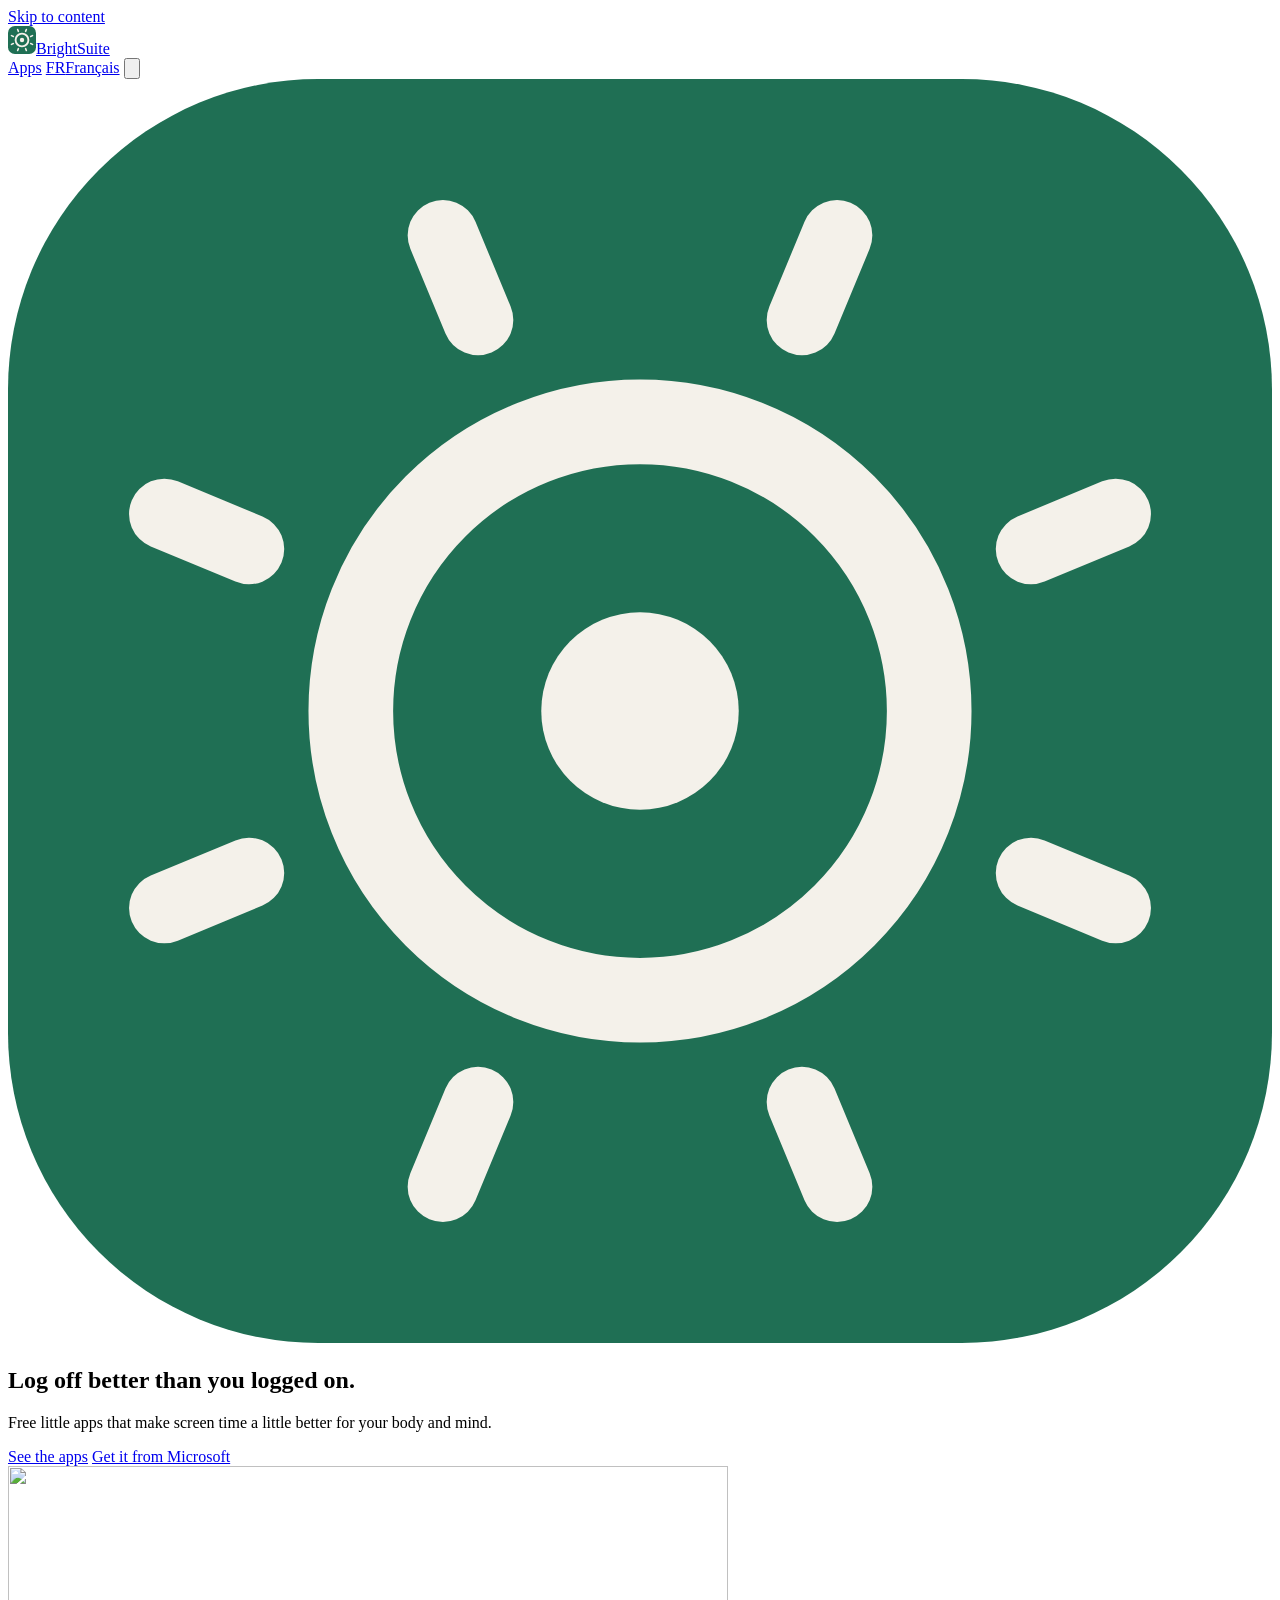
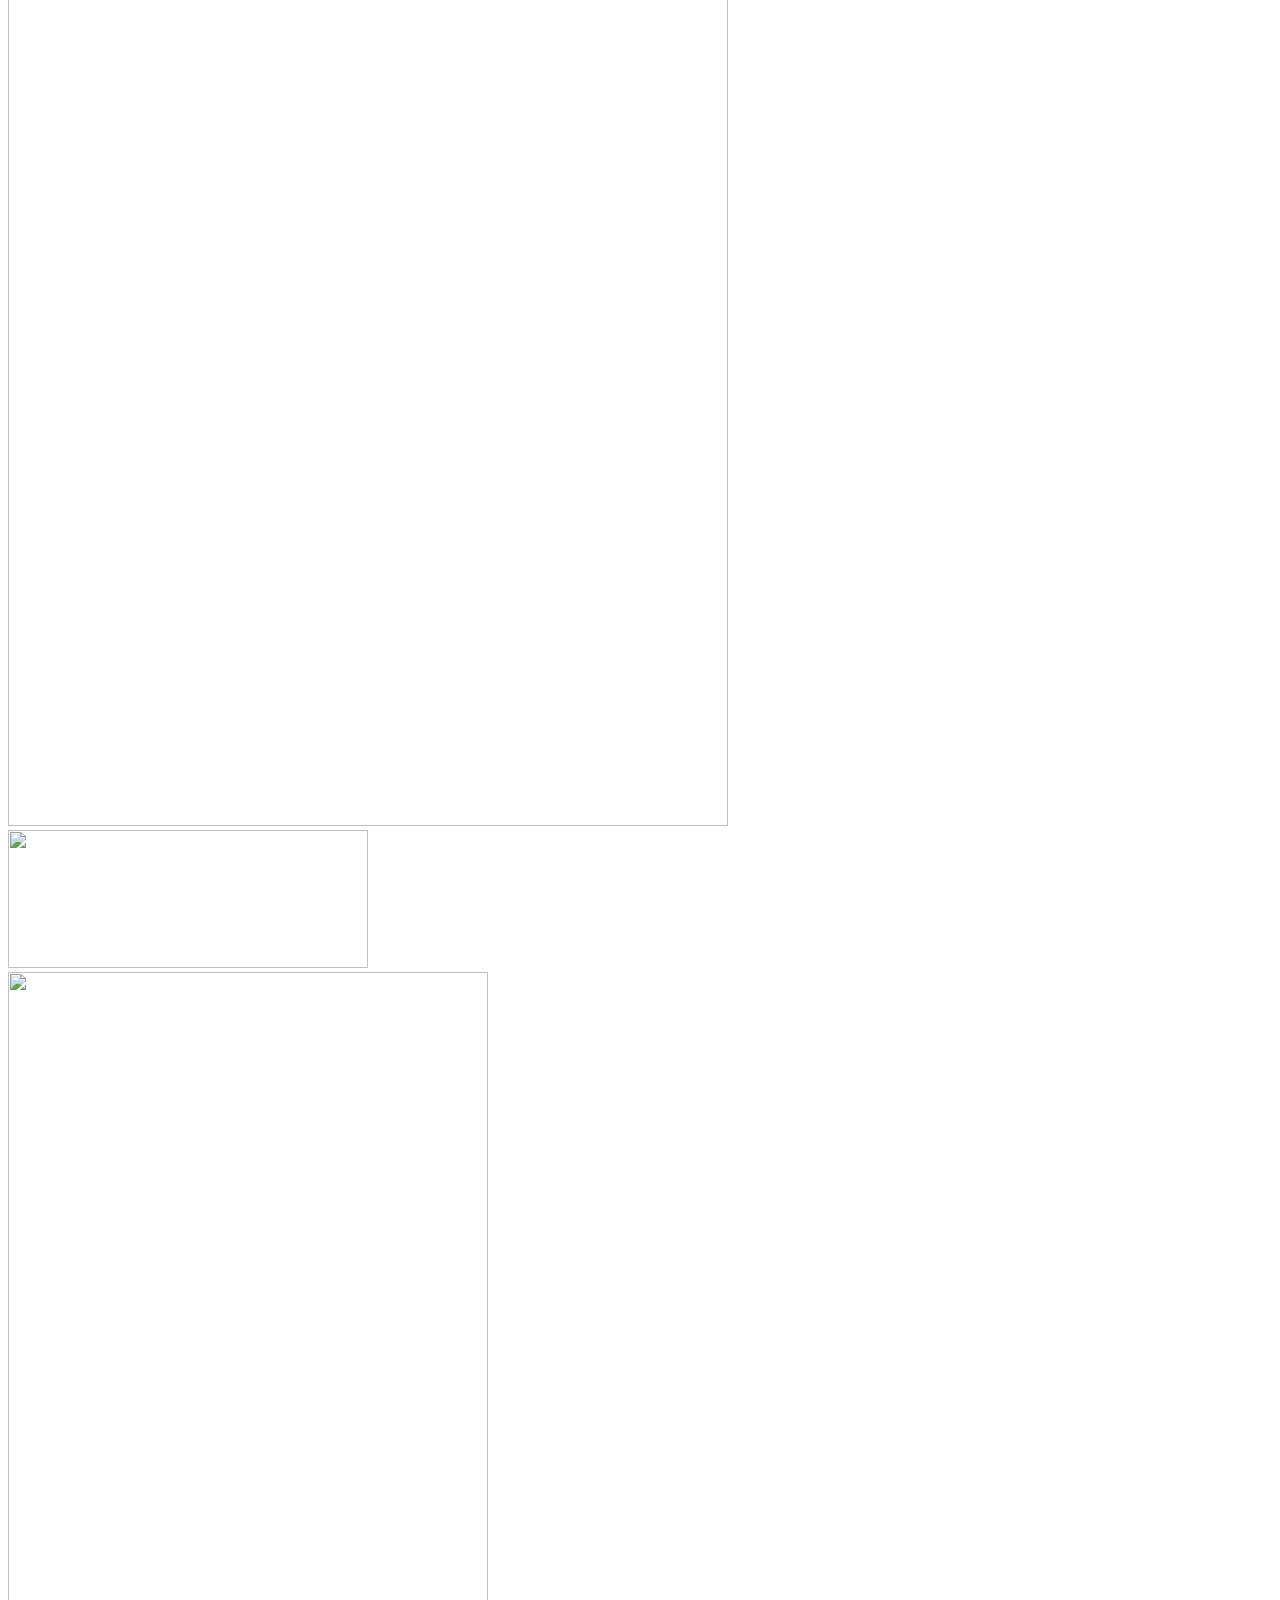
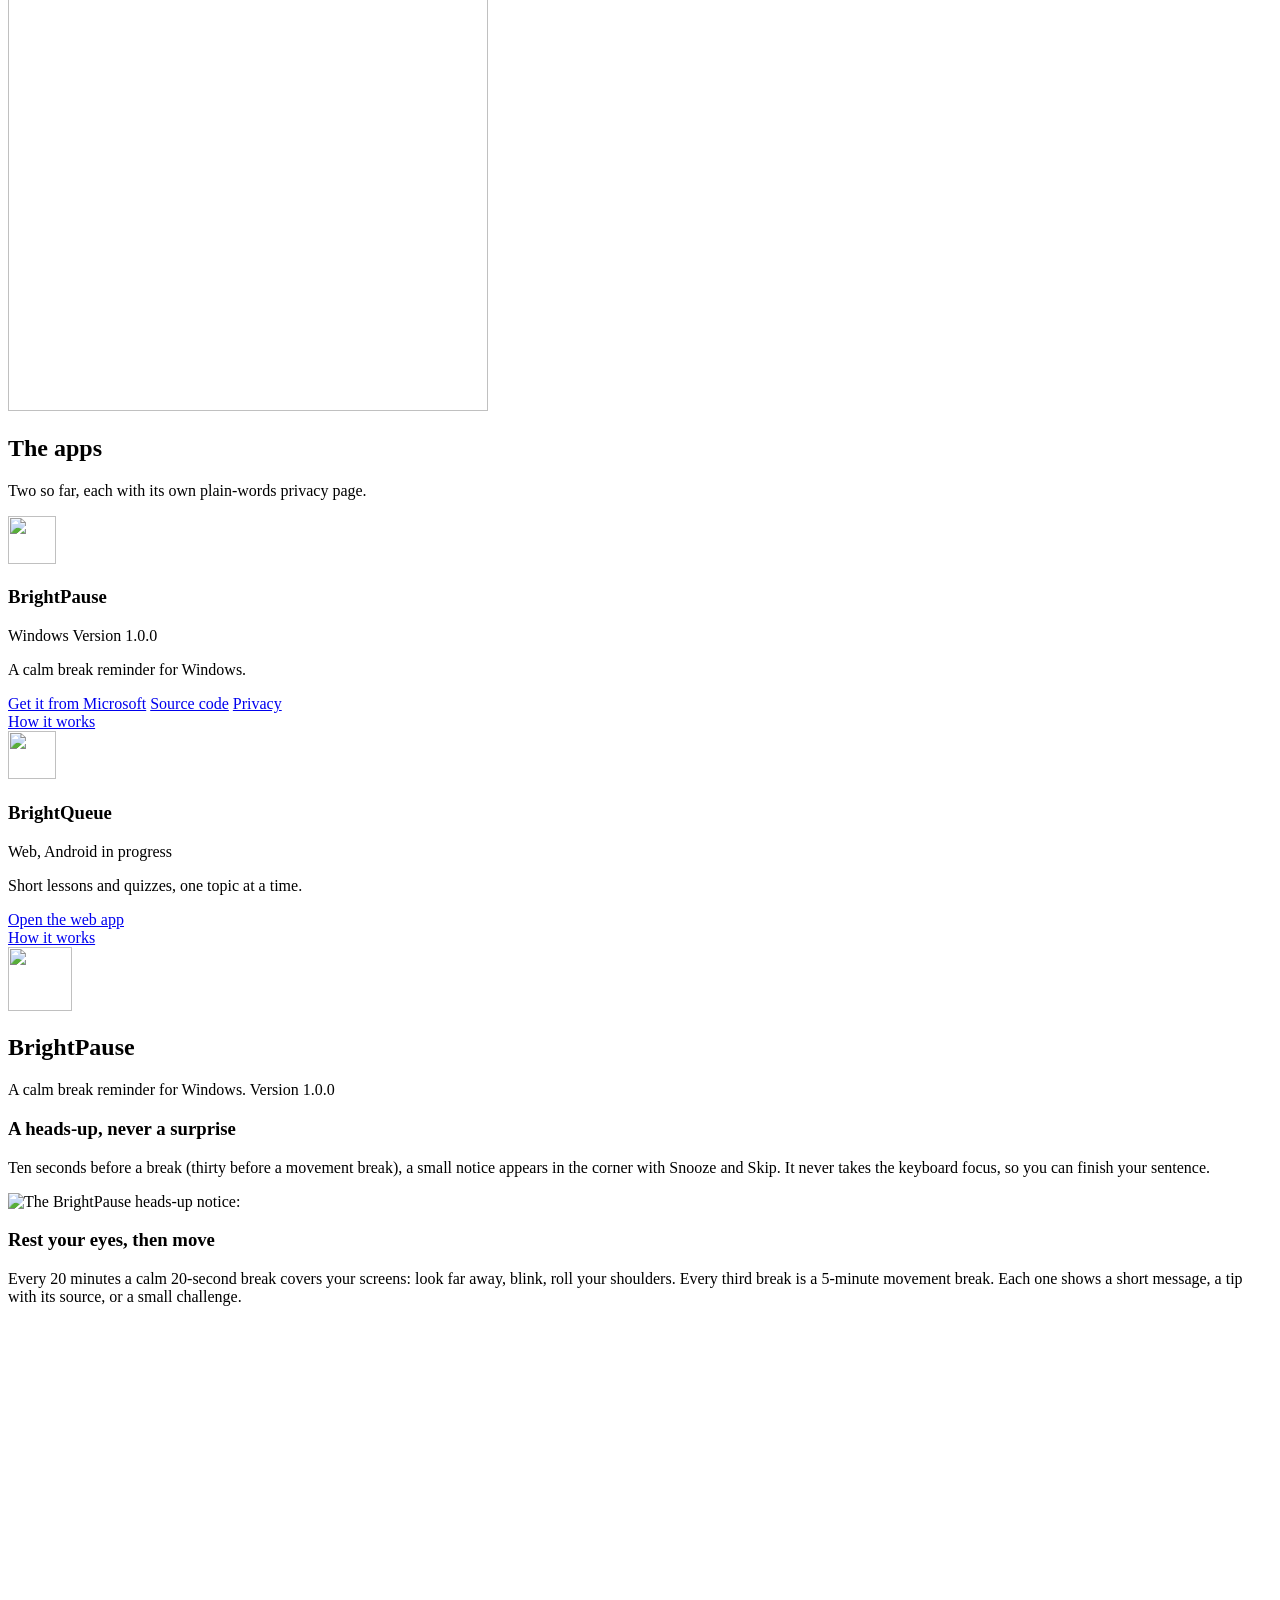
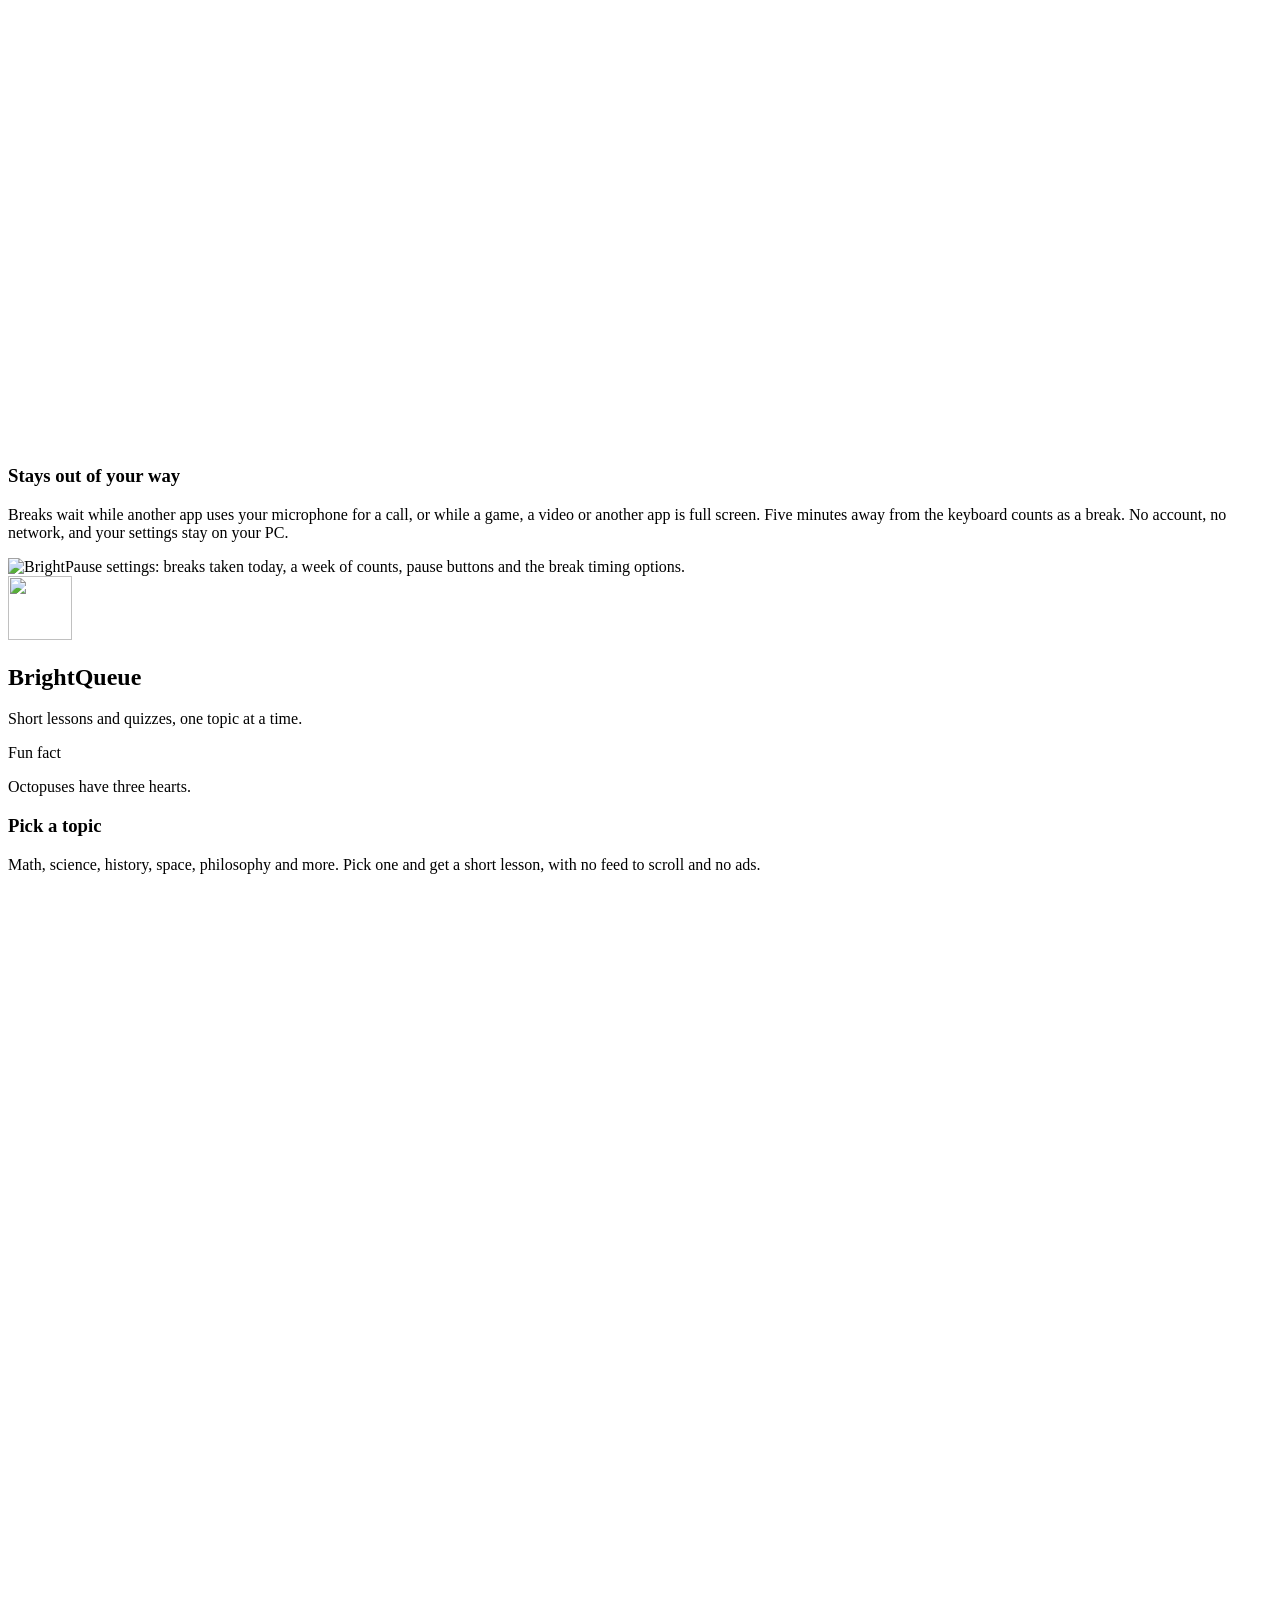
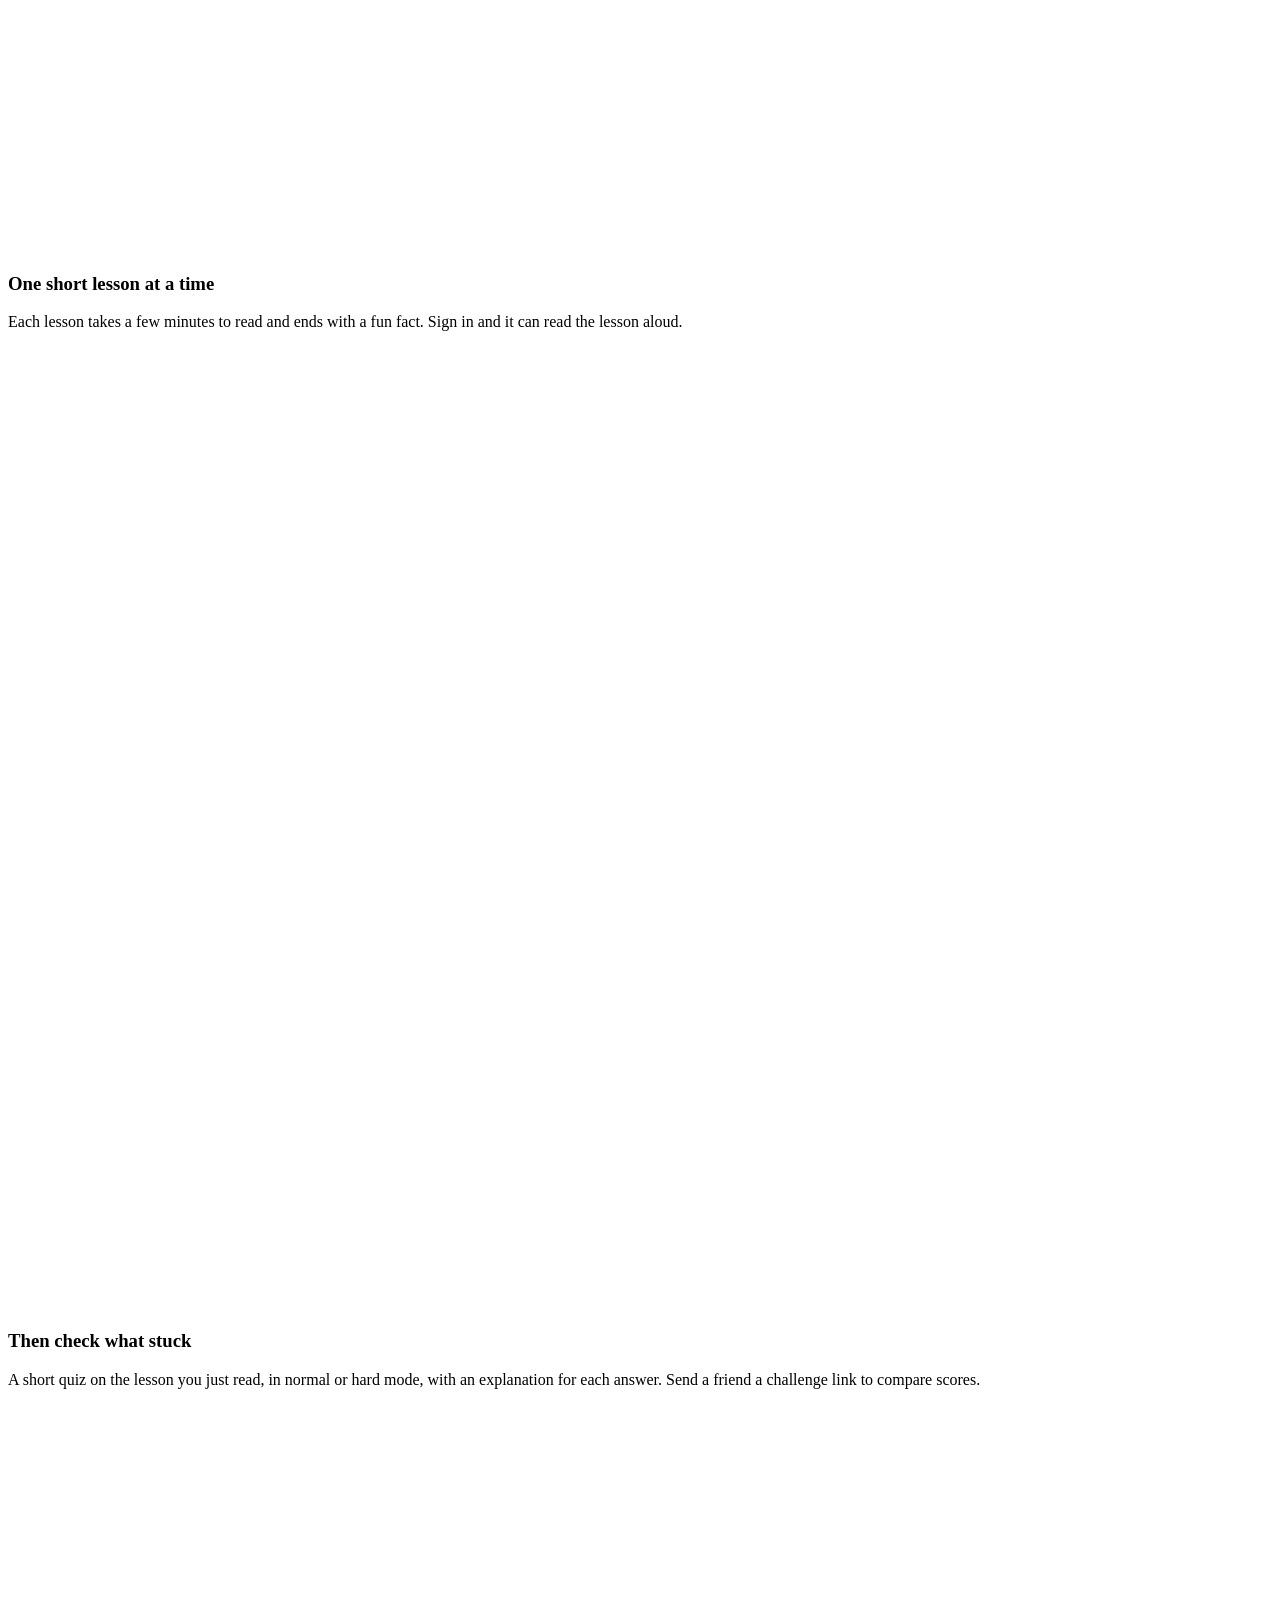
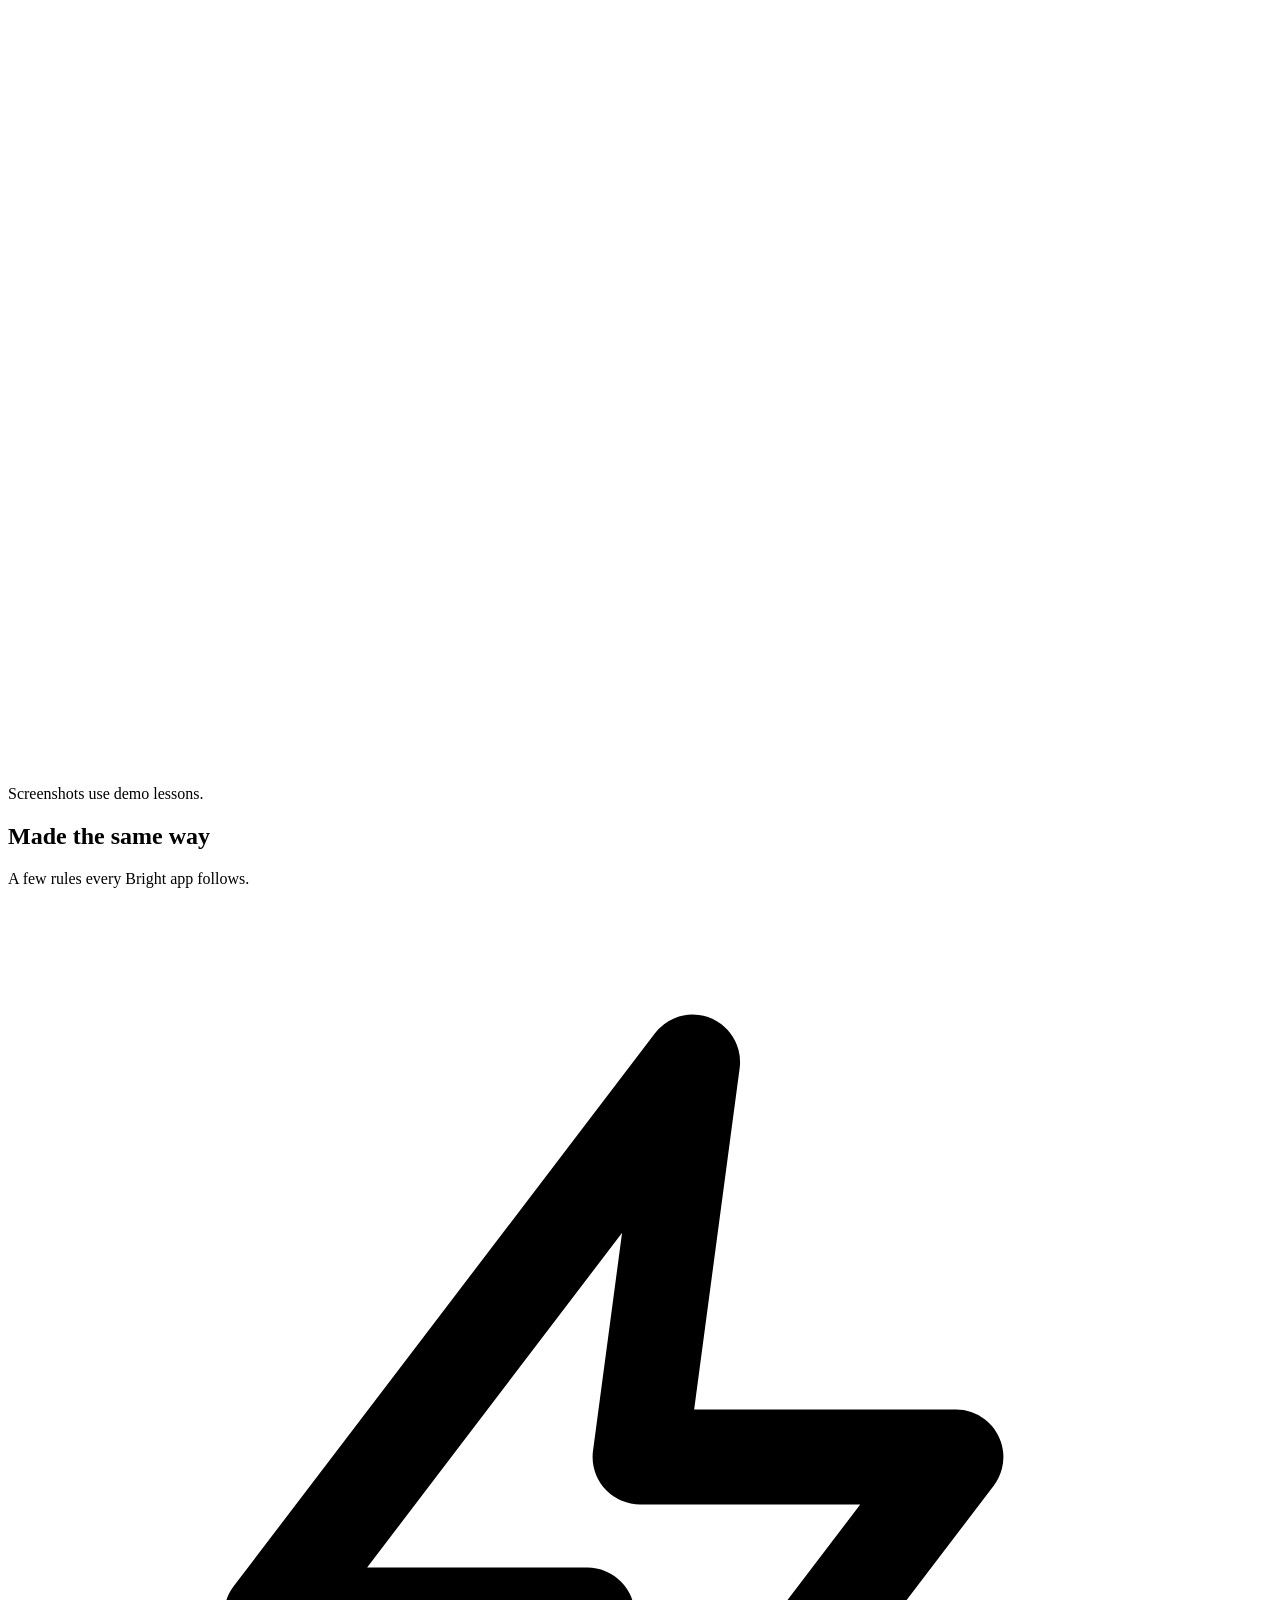
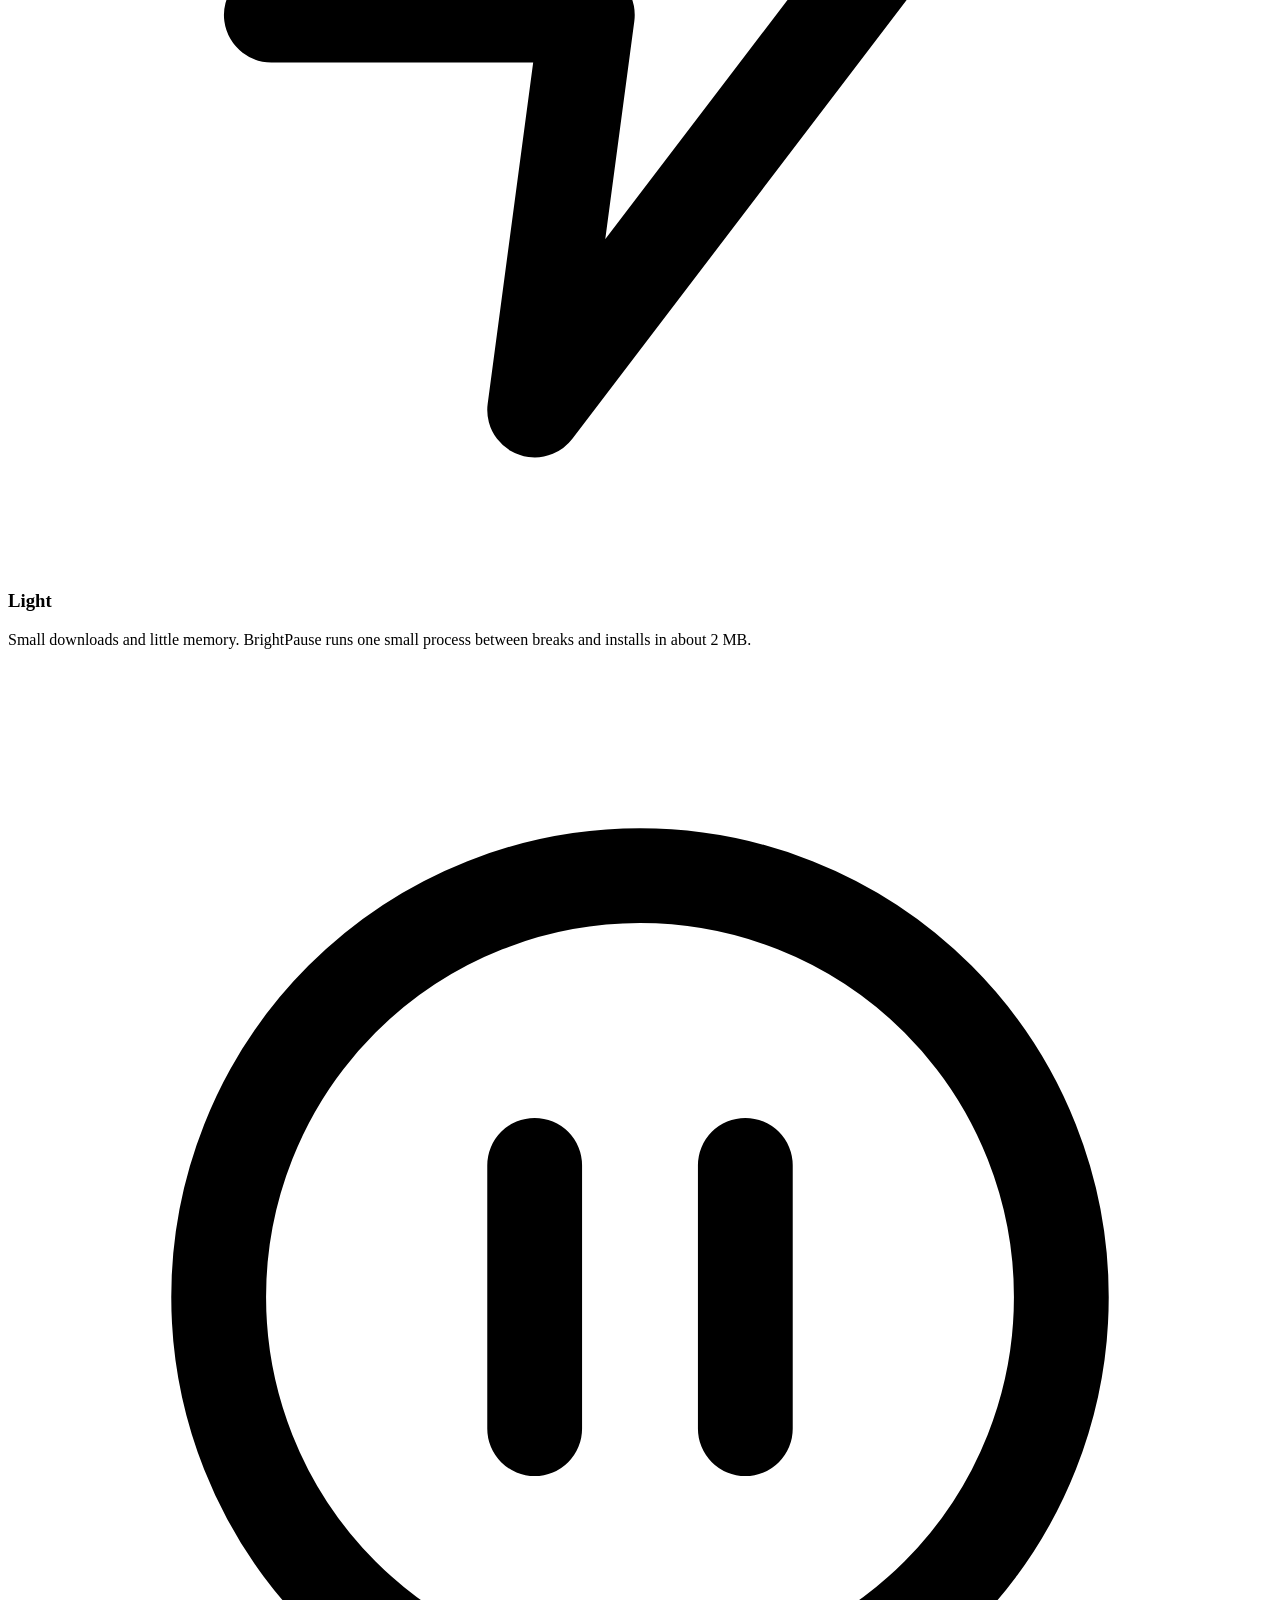
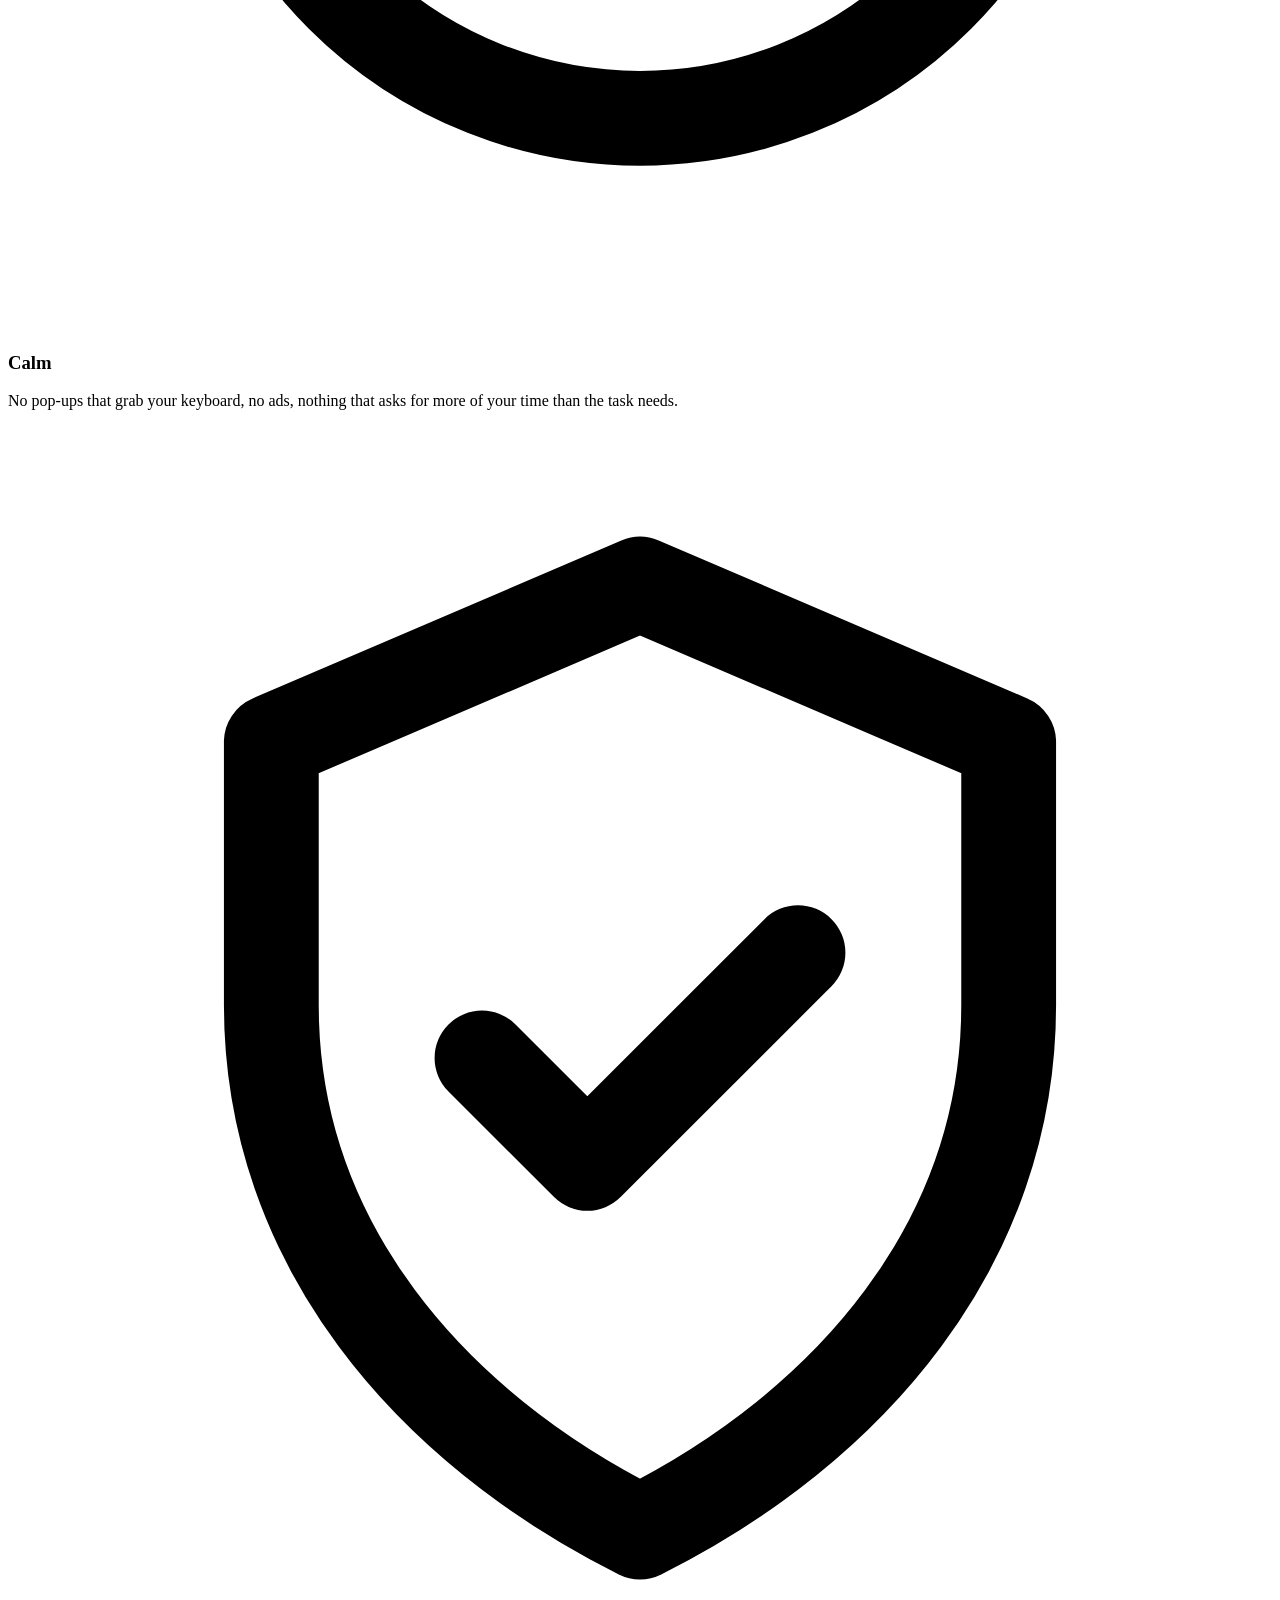
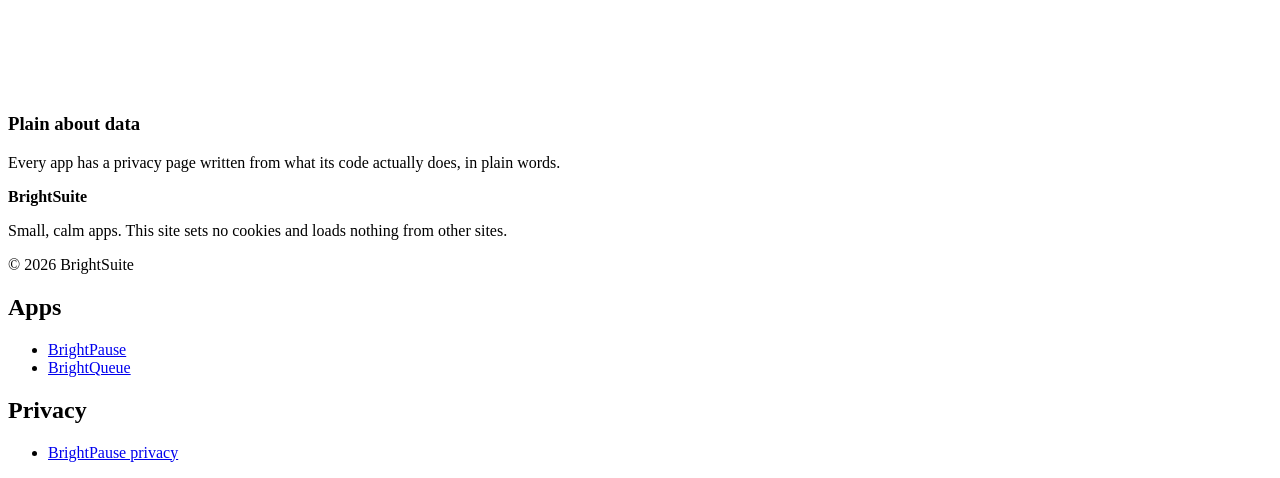
==== docs/index.html @ cc5a445b "New hero line; BrightPause privacy intro says shares nothing The source build contacts GitHub for up" ====
<!doctype html>
<html lang="en">
<head>
<meta charset="utf-8">
<meta name="viewport" content="width=device-width, initial-scale=1">
<meta http-equiv="Content-Security-Policy" content="default-src 'none'; img-src 'self'; style-src 'self'; font-src 'self'; script-src 'self' 'sha256-hLVyaV5PyGrmbrdCInfl7IHe6xoLOtjj51S3WJlvzXI='; base-uri 'none'; form-action 'none'">
<meta name="referrer" content="no-referrer">
<title>BrightSuite: calm, light apps</title>
<meta name="description" content="BrightSuite makes small apps that do one thing well, stay out of your way and are plain about your data: BrightPause and BrightQueue.">
<meta name="color-scheme" content="light dark">
<meta name="theme-color" content="#f4f1ea" media="(prefers-color-scheme: light)">
<meta name="theme-color" content="#0f1513" media="(prefers-color-scheme: dark)">
<link rel="canonical" href="https://brightsuite.app/">
<link rel="alternate" hreflang="en" href="https://brightsuite.app/">
<link rel="alternate" hreflang="fr" href="https://brightsuite.app/fr/">
<link rel="alternate" hreflang="x-default" href="https://brightsuite.app/">
<link rel="icon" href="/favicon.svg" type="image/svg+xml">
<link rel="preload" href="/assets/fonts/inter-latin.woff2" as="font" type="font/woff2" crossorigin>
<link rel="stylesheet" href="/assets/site.css">
<script>(function(){try{var t=localStorage.getItem("theme");if(t==="dark"||t==="light")document.documentElement.setAttribute("data-theme",t)}catch(e){}})();</script>
<script src="/assets/site.js" defer></script>
</head>
<body>
<a class="skip" href="#main">Skip to content</a>
<header class="top"><div class="wrap">
  <a class="brand" href="/" aria-label="BrightSuite home"><svg class="brand-sun" viewBox="64 64 896 896" width="28" height="28" aria-hidden="true"><rect x="64" y="64" width="896" height="896" rx="220" fill="#1f6f54"/><circle cx="512" cy="512" r="205" fill="none" stroke="#f4f1ea" stroke-width="60"/><circle cx="512" cy="512" r="70" fill="#f4f1ea"/><g class="sun-rays" stroke="#f4f1ea" stroke-width="50" stroke-linecap="round"><line x1="789.2" y1="626.8" x2="849.2" y2="651.7"/><line x1="626.8" y1="789.2" x2="651.7" y2="849.2"/><line x1="397.2" y1="789.2" x2="372.3" y2="849.2"/><line x1="234.8" y1="626.8" x2="174.8" y2="651.7"/><line x1="234.8" y1="397.2" x2="174.8" y2="372.3"/><line x1="397.2" y1="234.8" x2="372.3" y2="174.8"/><line x1="626.8" y1="234.8" x2="651.7" y2="174.8"/><line x1="789.2" y1="397.2" x2="849.2" y2="372.3"/></g></svg>BrightSuite</a>
  <nav class="nav" aria-label="Main">
    <a class="hide-xs" href="/#apps">Apps</a>
    <a href="/fr/" hreflang="fr" lang="fr"><span aria-hidden="true">FR</span><span class="sr">Français</span></a>
    <button class="theme" type="button" aria-label="Switch light or dark theme"><svg class="sun" viewBox="0 0 24 24" fill="none" stroke="currentColor" stroke-width="1.8" stroke-linecap="round" aria-hidden="true"><circle cx="12" cy="12" r="4"/><path d="M12 2.5v2M12 19.5v2M4.6 4.6l1.4 1.4M18 18l1.4 1.4M2.5 12h2M19.5 12h2M4.6 19.4L6 18M18 6l1.4-1.4"/></svg><svg class="moon" viewBox="0 0 24 24" fill="none" stroke="currentColor" stroke-width="1.8" stroke-linecap="round" stroke-linejoin="round" aria-hidden="true"><path d="M20 14.5A8 8 0 0 1 9.5 4a8 8 0 1 0 10.5 10.5z"/></svg></button>
  </nav>
</div></header>
<main id="main">

<section class="hero"><div class="wrap">
  <svg class="hero-sun" viewBox="64 64 896 896" aria-hidden="true"><rect x="64" y="64" width="896" height="896" rx="220" fill="#1f6f54"/><g class="sun-core"><circle cx="512" cy="512" r="205" fill="none" stroke="#f4f1ea" stroke-width="60"/><circle cx="512" cy="512" r="70" fill="#f4f1ea"/></g><g class="sun-rays" stroke="#f4f1ea" stroke-width="50" stroke-linecap="round"><line x1="789.2" y1="626.8" x2="849.2" y2="651.7"/><line x1="626.8" y1="789.2" x2="651.7" y2="849.2"/><line x1="397.2" y1="789.2" x2="372.3" y2="849.2"/><line x1="234.8" y1="626.8" x2="174.8" y2="651.7"/><line x1="234.8" y1="397.2" x2="174.8" y2="372.3"/><line x1="397.2" y1="234.8" x2="372.3" y2="174.8"/><line x1="626.8" y1="234.8" x2="651.7" y2="174.8"/><line x1="789.2" y1="397.2" x2="849.2" y2="372.3"/></g></svg>
  <h1>Log off better than you logged on.</h1>
  <p class="lead">Free little apps that make screen time a little better for your body and mind.</p>
  <div class="actions">
    <a class="btn btn-primary" href="#apps">See the apps</a>
    <a class="btn btn-ghost" href="https://apps.microsoft.com/detail/9N9B4C21TLDL">Get it from Microsoft</a>
  </div>
  <div class="stage" role="img" aria-label="BrightPause settings on a Windows desktop, its heads-up notice in the corner with Snooze and Skip, and a BrightQueue lesson on a phone.">
    <div class="desk">
      <div class="desk-win"><img src="/assets/img/pause-settings-en-720.webp" srcset="/assets/img/pause-settings-en-480.webp 480w, /assets/img/pause-settings-en-720.webp 720w" sizes="(min-width: 1104px) 400px, 36vw" width="720" height="960" alt=""></div>
      <img class="desk-note" src="/assets/img/pause-headsup.webp" width="360" height="138" alt="">
      <div class="desk-bar"></div>
    </div>
    <div class="phone"><picture><source media="(prefers-color-scheme: dark)" srcset="/assets/img/queue-phone-dark.webp"><img src="/assets/img/queue-phone-light.webp" width="480" height="1039" alt=""></picture></div>
  </div>
</div></section>

<section class="section" id="apps" aria-labelledby="apps-h"><div class="wrap">
  <div class="section-head"><h2 id="apps-h">The apps</h2><p>Two so far, each with its own plain-words privacy page.</p></div>
  <div class="apps">
    <article class="app">
      <div class="app-title"><img src="/assets/logo/brightpause.svg" alt="" width="48" height="48"><div><h3>BrightPause</h3><p class="tag">Windows <span class="ver">Version 1.0.0</span></p></div></div>
      <p class="pitch">A calm break reminder for Windows.</p>
      <div class="links">
        <a class="btn btn-primary" href="https://apps.microsoft.com/detail/9N9B4C21TLDL">Get it from Microsoft</a>
        <a class="btn btn-ghost" href="https://github.com/JordanAlbayrak/BrightPause">Source code</a>
        <a class="btn btn-ghost" href="/pause/privacy/">Privacy</a>
      </div>
      <a class="more" href="#brightpause">How it works</a>
    </article>
    <article class="app">
      <div class="app-title"><img src="/assets/logo/brightqueue.svg" alt="" width="48" height="48"><div><h3>BrightQueue</h3><p class="tag">Web, Android in progress</p></div></div>
      <p class="pitch">Short lessons and quizzes, one topic at a time.</p>
      <div class="links">
        <a class="btn btn-primary" href="https://brightqueue.vercel.app">Open the web app</a>
        
      </div>
      <a class="more" href="#brightqueue">How it works</a>
    </article>
  </div>
</div></section>

<section class="section app-section" id="brightpause" aria-labelledby="bp-h"><div class="wrap">
  <div class="section-head"><img src="/assets/logo/brightpause.svg" alt="" width="64" height="64"><h2 id="bp-h">BrightPause</h2><p>A calm break reminder for Windows. <span class="ver">Version 1.0.0</span></p>
    <button class="btn btn-ghost try" type="button" data-break hidden>Try a 20-second break</button></div>
  <dialog class="breakdlg" aria-labelledby="dlg-h">
    <p class="dlg-kicker">Eye break · 20 seconds</p>
    <h3 id="dlg-h">Look far away</h3>
    <p class="dlg-text" data-text="Find something about 6 metres away and rest your eyes on it until the timer ends. Blink a few times." data-done="Nice. Your eyes say thank you.">Find something about 6 metres away and rest your eyes on it until the timer ends. Blink a few times.</p>
    <div class="ring" aria-hidden="true"><svg viewBox="0 0 120 120"><circle cx="60" cy="60" r="52" class="ring-bg"/><circle cx="60" cy="60" r="52" class="ring-fg"/></svg><span class="ring-n">20</span></div>
    <form method="dialog"><button class="btn btn-primary" type="submit">Back to the page</button></form>
  </dialog>
  
    <div class="feature">
      <div class="feature-text"><h3>A heads-up, never a surprise</h3><p>Ten seconds before a break (thirty before a movement break), a small notice appears in the corner with Snooze and Skip. It never takes the keyboard focus, so you can finish your sentence.</p></div>
      <div class="feature-media"><div class="corner"><div class="corner-win" aria-hidden="true"></div><img class="corner-note" src="/assets/img/pause-headsup.webp" width="360" height="138" alt="The BrightPause heads-up notice: "Short break in 9 seconds", with Snooze 2 min and Skip buttons." loading="lazy" decoding="async"><div class="corner-bar" aria-hidden="true"></div></div></div>
    </div>
    <div class="feature flip">
      <div class="feature-text"><h3>Rest your eyes, then move</h3><p>Every 20 minutes a calm 20-second break covers your screens: look far away, blink, roll your shoulders. Every third break is a 5-minute movement break. Each one shows a short message, a tip with its source, or a small challenge.</p></div>
      <div class="feature-media"><div class="frame wide"><img src="/assets/img/pause-break-eye-en-1280.webp" srcset="/assets/img/pause-break-eye-en-720.webp 720w, /assets/img/pause-break-eye-en-1280.webp 1280w" sizes="(min-width: 900px) 640px, calc(100vw - 32px)" width="1280" height="720" alt="A BrightPause eye break: "Look far away", with a 20-second countdown, a source link, and Postpone and Skip buttons." loading="lazy" decoding="async"></div></div>
    </div>
    <div class="feature">
      <div class="feature-text"><h3>Stays out of your way</h3><p>Breaks wait while another app uses your microphone for a call, or while a game, a video or another app is full screen. Five minutes away from the keyboard counts as a break. No account, no network, and your settings stay on your PC.</p></div>
      <div class="feature-media"><div class="frame tall"><img src="/assets/img/pause-settings-en-720.webp" srcset="/assets/img/pause-settings-en-480.webp 480w, /assets/img/pause-settings-en-720.webp 720w" sizes="(min-width: 900px) 380px, min(380px, calc(100vw - 32px))" width="720" height="960" alt="BrightPause settings: breaks taken today, a week of counts, pause buttons and the break timing options." loading="lazy" decoding="async"></div></div>
    </div>
</div></section>

<section class="section app-section band" id="brightqueue" aria-labelledby="bq-h"><div class="wrap">
  <div class="section-head"><img src="/assets/logo/brightqueue.svg" alt="" width="64" height="64"><h2 id="bq-h">BrightQueue</h2><p>Short lessons and quizzes, one topic at a time.</p>
    <div class="fact" data-facts="Octopuses have three hearts.|A day on Venus is longer than its year.|Botanically, bananas are berries and strawberries are not.|Honey can stay edible for thousands of years."><span class="fact-label">Fun fact</span><p class="fact-text" aria-live="polite">Octopuses have three hearts.</p><button class="fact-next" type="button" hidden>Another one</button></div></div>
  
    <div class="feature">
      <div class="feature-text"><h3>Pick a topic</h3><p>Math, science, history, space, philosophy and more. Pick one and get a short lesson, with no feed to scroll and no ads.</p></div>
      <div class="feature-media"><div class="frame tall"><picture><source media="(prefers-color-scheme: dark)" srcset="/assets/img/queue-home-dark-480.webp 480w, /assets/img/queue-home-dark-720.webp 720w" sizes="(min-width: 900px) 380px, min(380px, calc(100vw - 32px))"><img src="/assets/img/queue-home-light-720.webp" srcset="/assets/img/queue-home-light-480.webp 480w, /assets/img/queue-home-light-720.webp 720w" sizes="(min-width: 900px) 380px, min(380px, calc(100vw - 32px))" width="720" height="960" alt="BrightQueue's home page: "What do you want to learn today?" above a grid of topics." loading="lazy" decoding="async"></picture></div></div>
    </div>
    <div class="feature flip">
      <div class="feature-text"><h3>One short lesson at a time</h3><p>Each lesson takes a few minutes to read and ends with a fun fact. Sign in and it can read the lesson aloud.</p></div>
      <div class="feature-media"><div class="frame tall"><picture><source media="(prefers-color-scheme: dark)" srcset="/assets/img/queue-lesson-dark-480.webp 480w, /assets/img/queue-lesson-dark-720.webp 720w" sizes="(min-width: 900px) 380px, min(380px, calc(100vw - 32px))"><img src="/assets/img/queue-lesson-light-720.webp" srcset="/assets/img/queue-lesson-light-480.webp 480w, /assets/img/queue-lesson-light-720.webp 720w" sizes="(min-width: 900px) 380px, min(380px, calc(100vw - 32px))" width="720" height="960" alt="A BrightQueue lesson titled "Why the sky is blue", with a Listen button." loading="lazy" decoding="async"></picture></div></div>
    </div>
    <div class="feature">
      <div class="feature-text"><h3>Then check what stuck</h3><p>A short quiz on the lesson you just read, in normal or hard mode, with an explanation for each answer. Send a friend a challenge link to compare scores.</p></div>
      <div class="feature-media"><div class="frame tall"><picture><source media="(prefers-color-scheme: dark)" srcset="/assets/img/queue-quiz-dark-480.webp 480w, /assets/img/queue-quiz-dark-720.webp 720w" sizes="(min-width: 900px) 380px, min(380px, calc(100vw - 32px))"><img src="/assets/img/queue-quiz-light-720.webp" srcset="/assets/img/queue-quiz-light-480.webp 480w, /assets/img/queue-quiz-light-720.webp 720w" sizes="(min-width: 900px) 380px, min(380px, calc(100vw - 32px))" width="720" height="960" alt="A BrightQueue quiz on the sky lesson, with four answers per question." loading="lazy" decoding="async"></picture></div></div>
    </div>
  <p class="caption">Screenshots use demo lessons.</p>
</div></section>

<section class="section" aria-labelledby="prin-h"><div class="wrap">
  <div class="section-head"><h2 id="prin-h">Made the same way</h2><p>A few rules every Bright app follows.</p></div>
  <div class="principles">
    <div><div class="icon-dot"><svg viewBox="0 0 24 24" fill="none" stroke="currentColor" stroke-width="1.8" stroke-linecap="round" stroke-linejoin="round" aria-hidden="true"><path d="M13 3L5 13.5h6L10 21l8-10.5h-6z"/></svg></div><h3>Light</h3><p>Small downloads and little memory. BrightPause runs one small process between breaks and installs in about 2 MB.</p></div>
    <div><div class="icon-dot"><svg viewBox="0 0 24 24" fill="none" stroke="currentColor" stroke-width="1.8" stroke-linecap="round" aria-hidden="true"><circle cx="12" cy="12" r="8"/><path d="M10 9.5v5M14 9.5v5"/></svg></div><h3>Calm</h3><p>No pop-ups that grab your keyboard, no ads, nothing that asks for more of your time than the task needs.</p></div>
    <div><div class="icon-dot"><svg viewBox="0 0 24 24" fill="none" stroke="currentColor" stroke-width="1.8" stroke-linecap="round" stroke-linejoin="round" aria-hidden="true"><path d="M12 3l7 3v5c0 4.5-3 8-7 10-4-2-7-5.5-7-10V6z"/><path d="M9 12l2 2 4-4"/></svg></div><h3>Plain about data</h3><p>Every app has a privacy page written from what its code actually does, in plain words.</p></div>
  </div>
</div></section>
</main>
<footer class="foot"><div class="wrap">
  <div><p><strong>BrightSuite</strong></p><p>Small, calm apps. This site sets no cookies and loads nothing from other sites.</p><p>&copy; 2026 BrightSuite</p></div>
  <div><h2>Apps</h2><ul><li><a href="/#brightpause">BrightPause</a></li><li><a href="/#brightqueue">BrightQueue</a></li></ul></div>
  <div><h2>Privacy</h2><ul><li><a href="/pause/privacy/">BrightPause privacy</a></li></ul></div>
</div></footer>
</body>
</html>
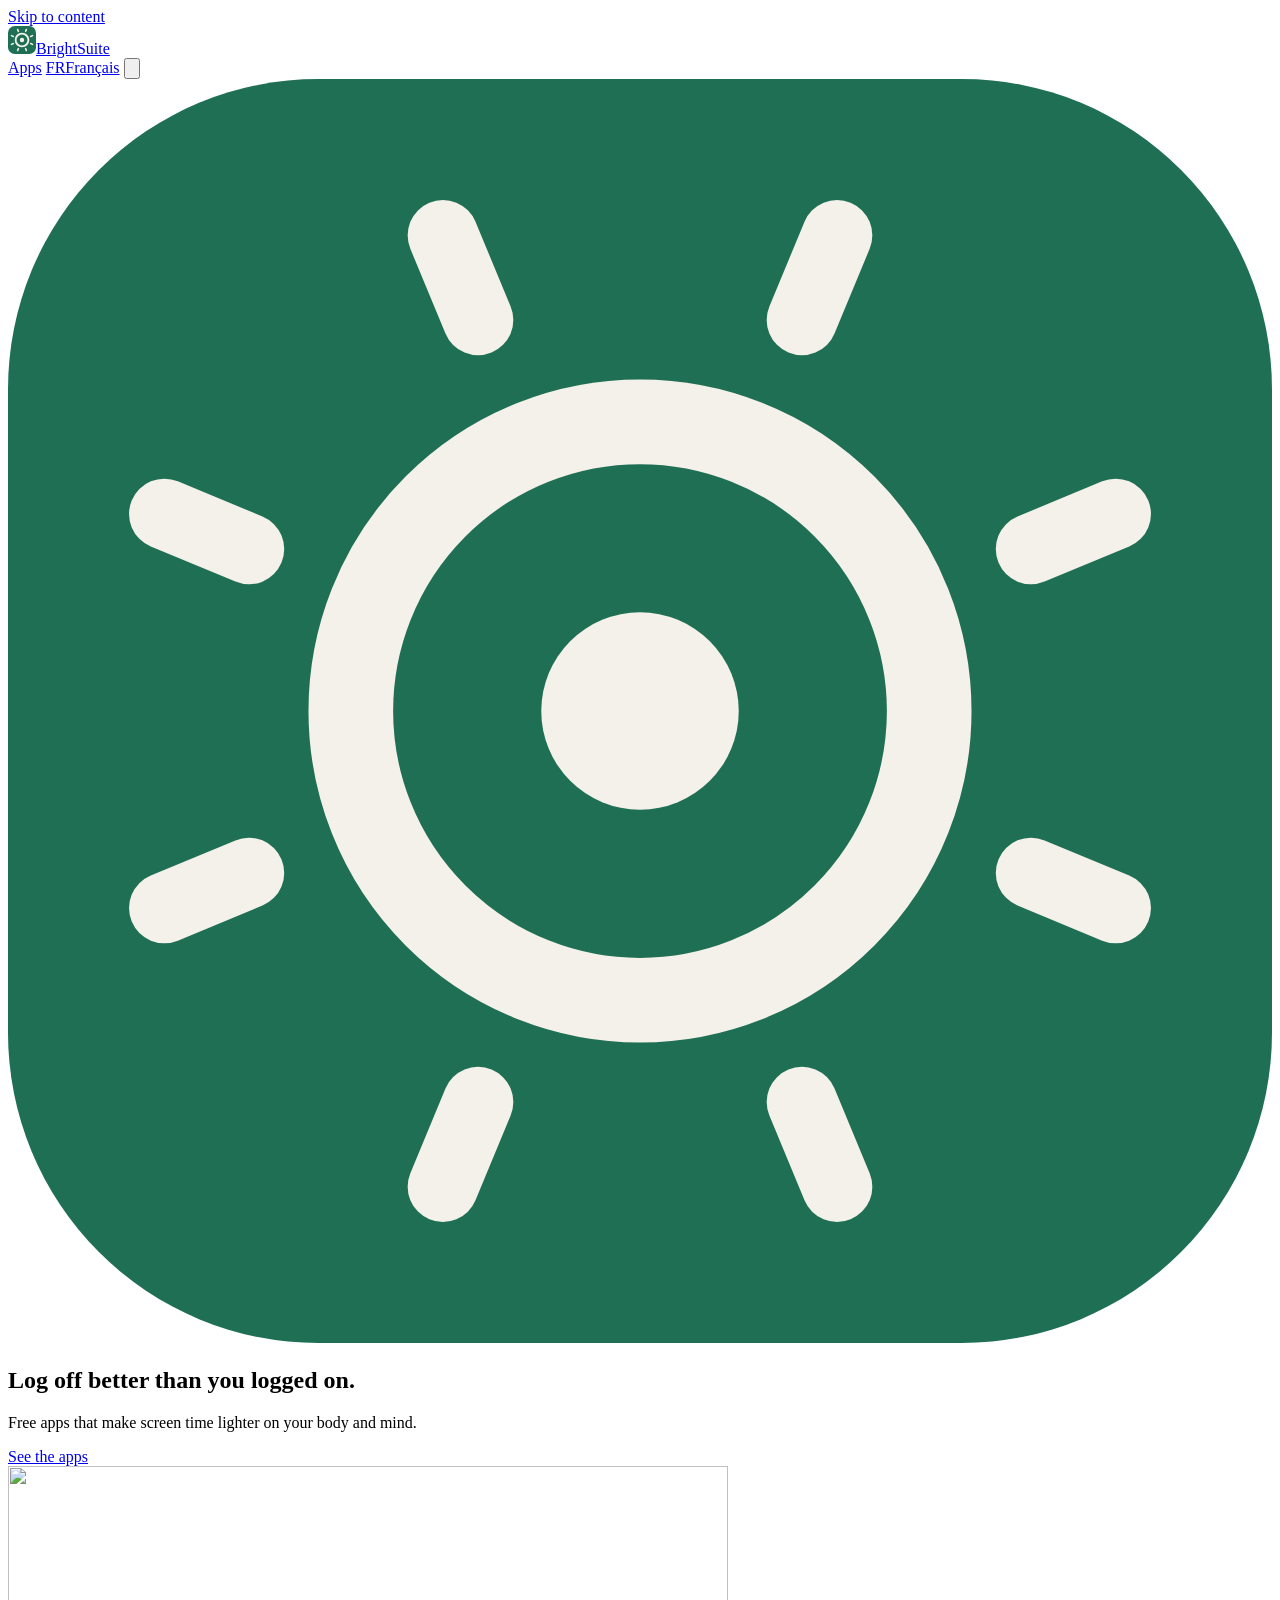
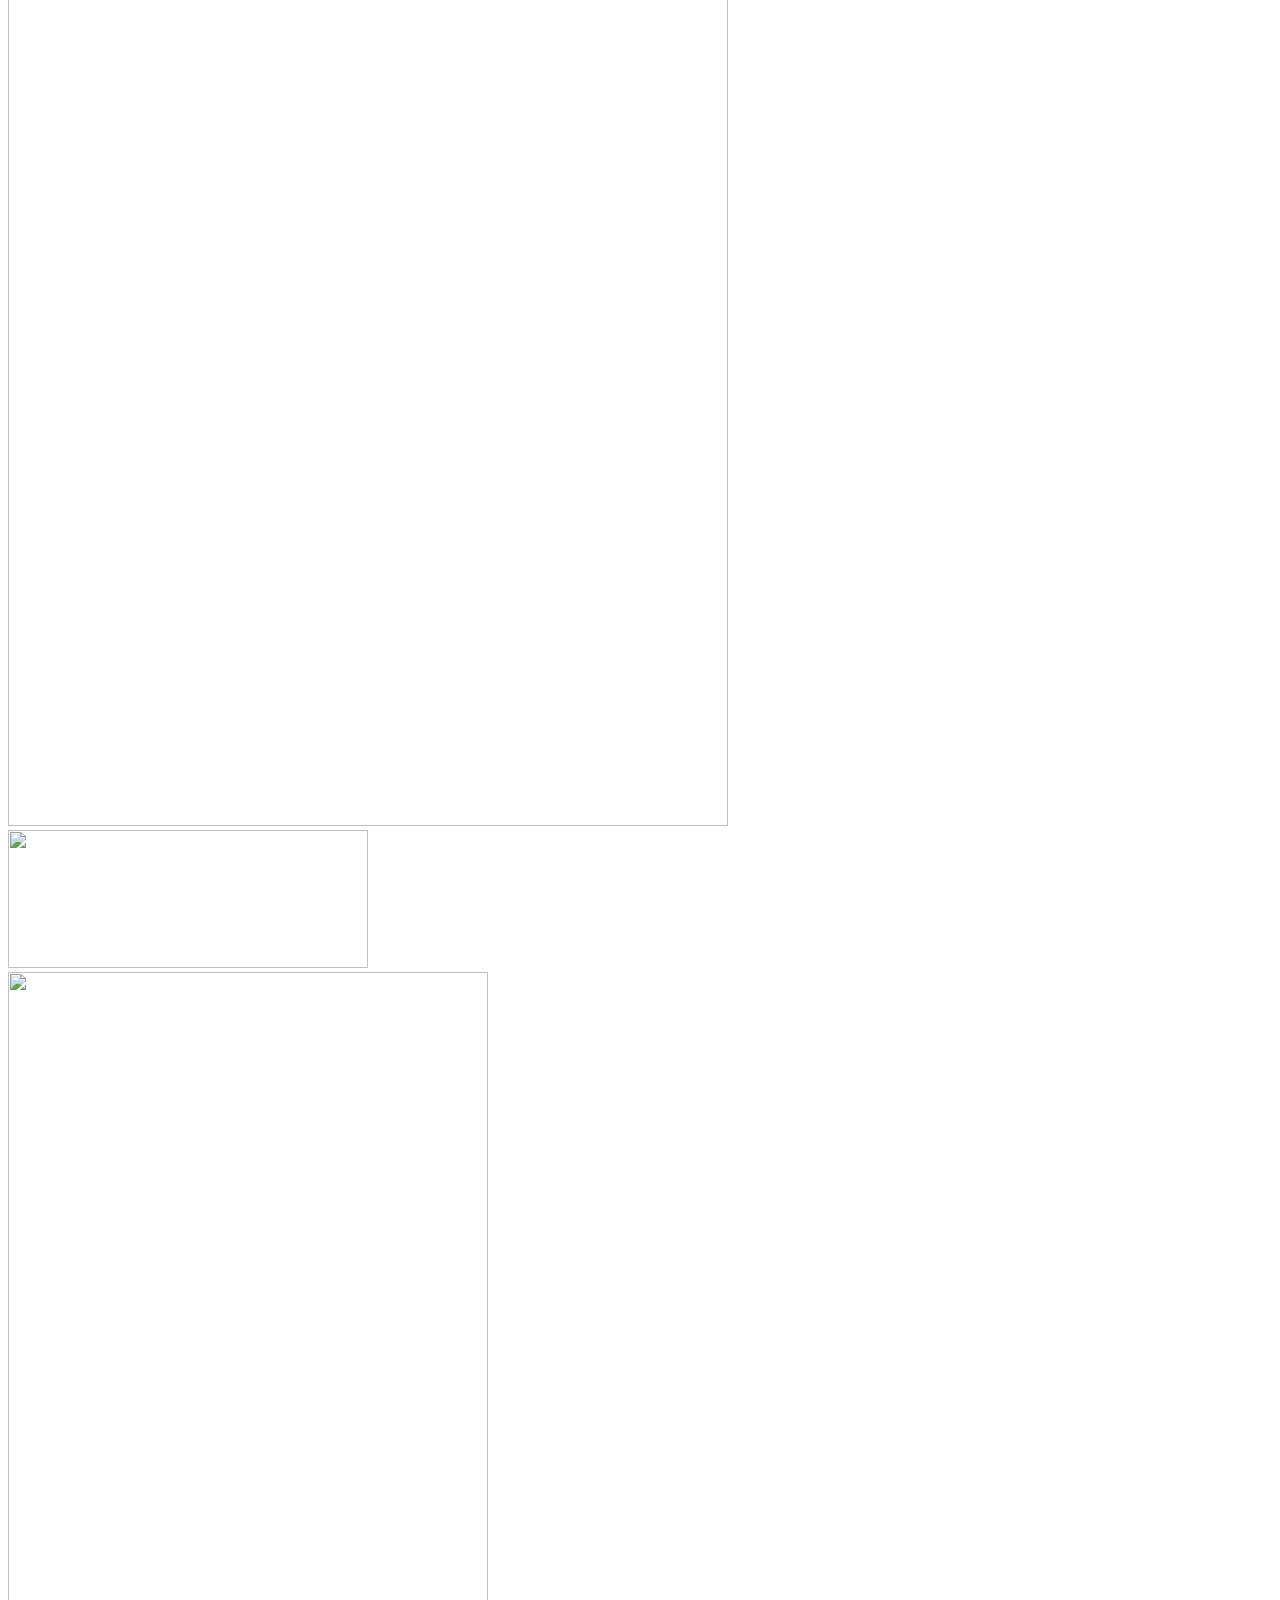
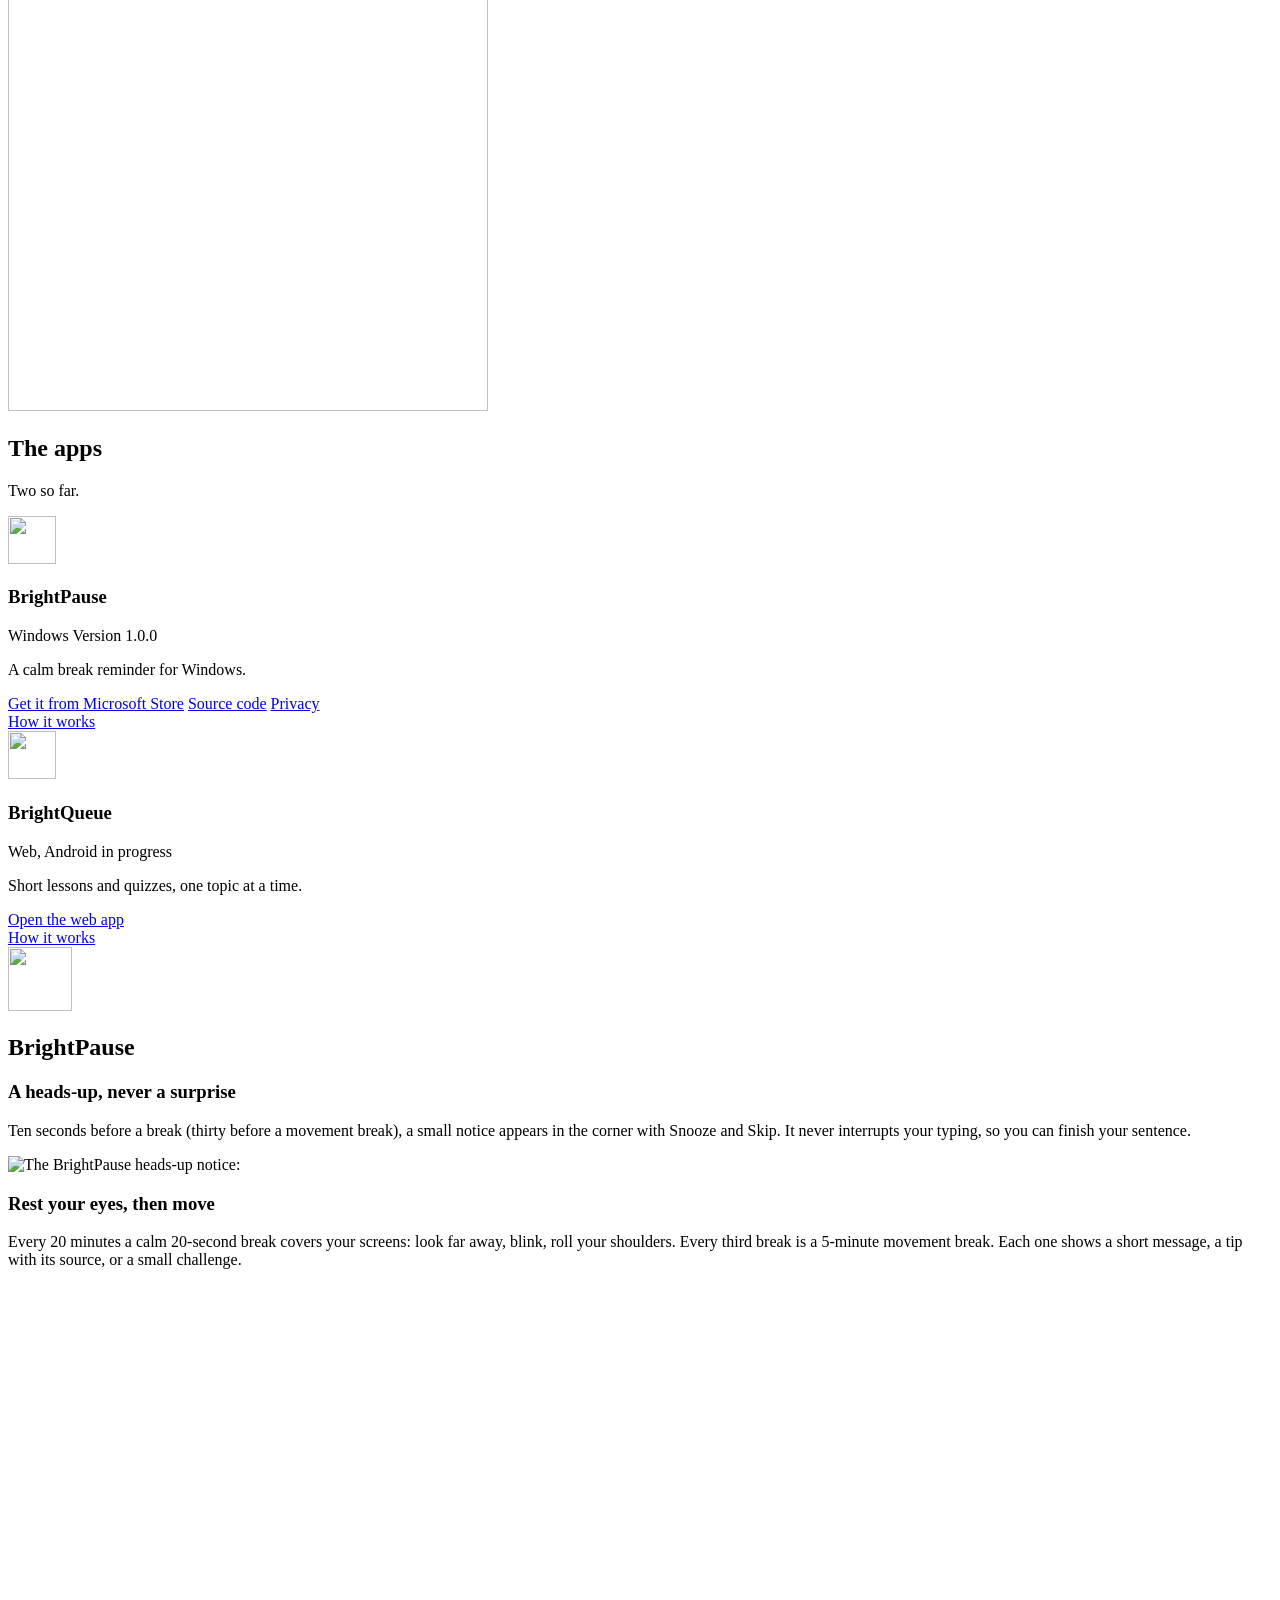
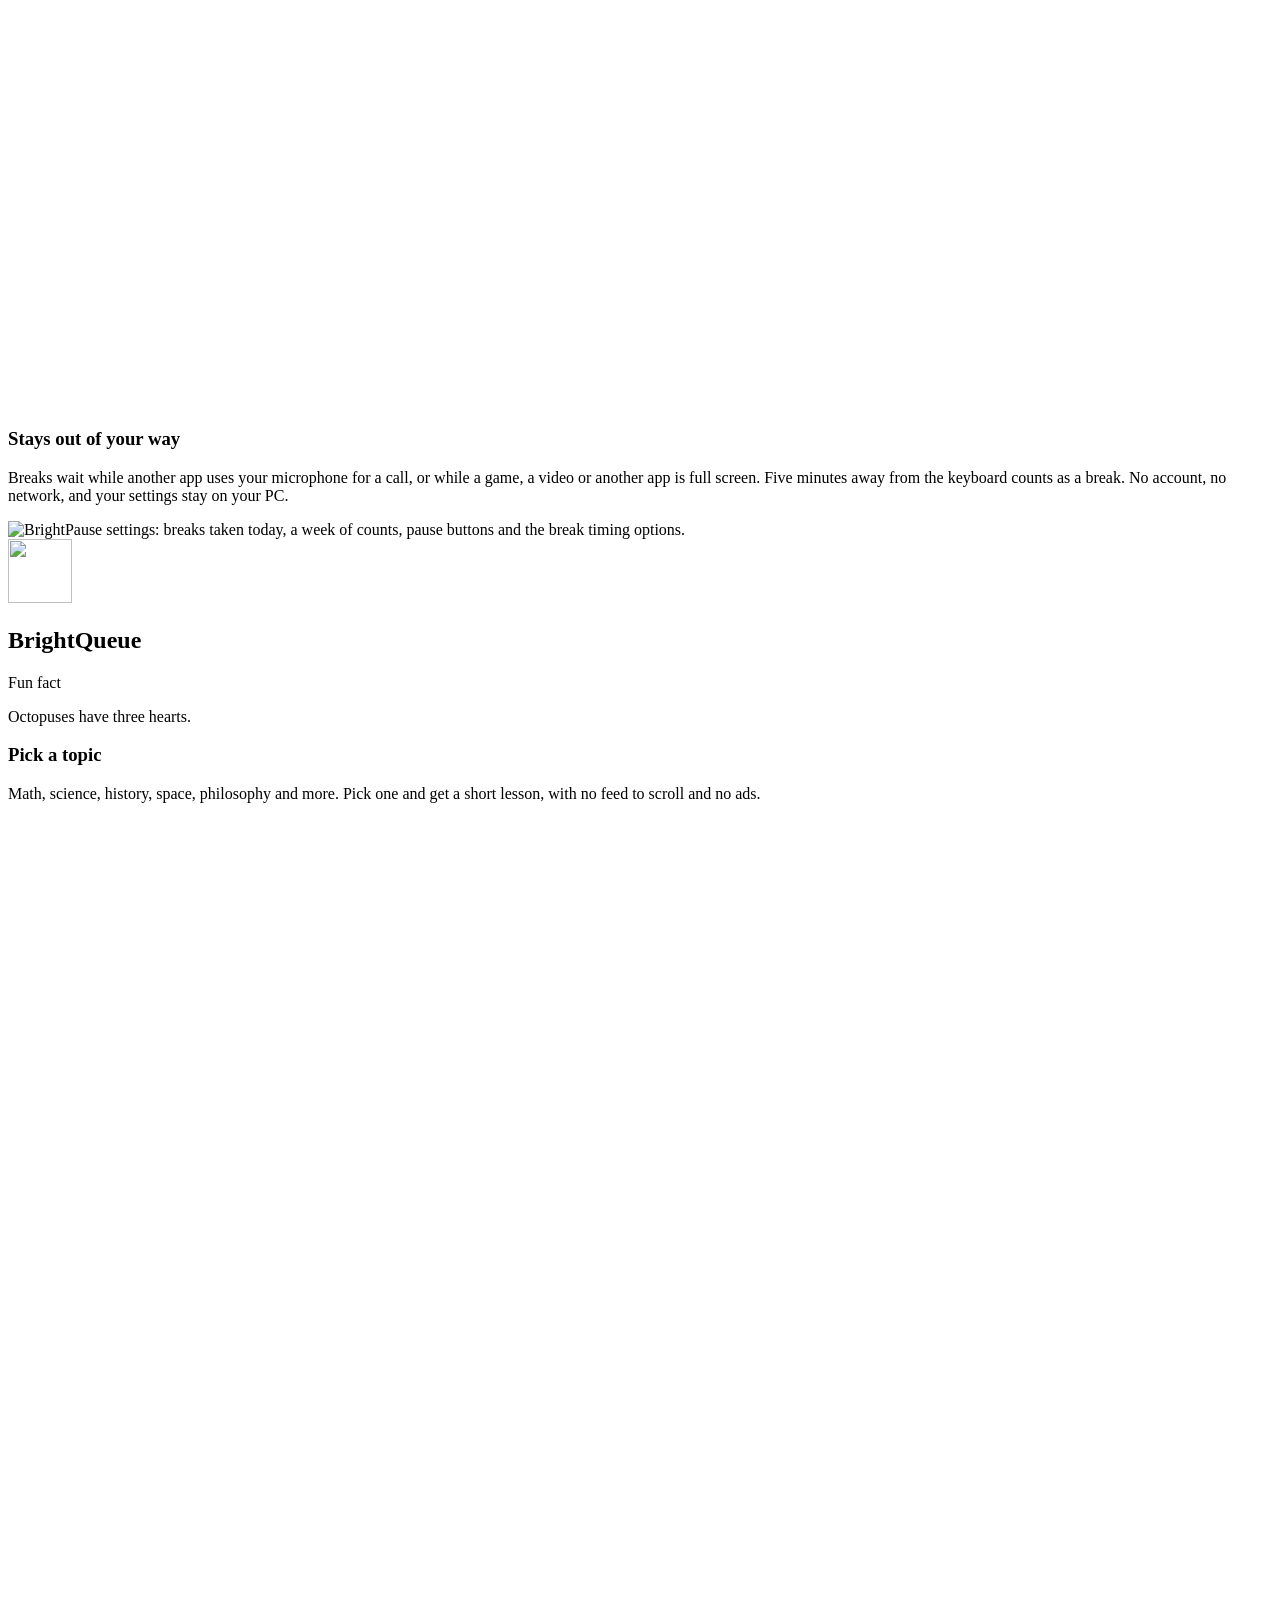
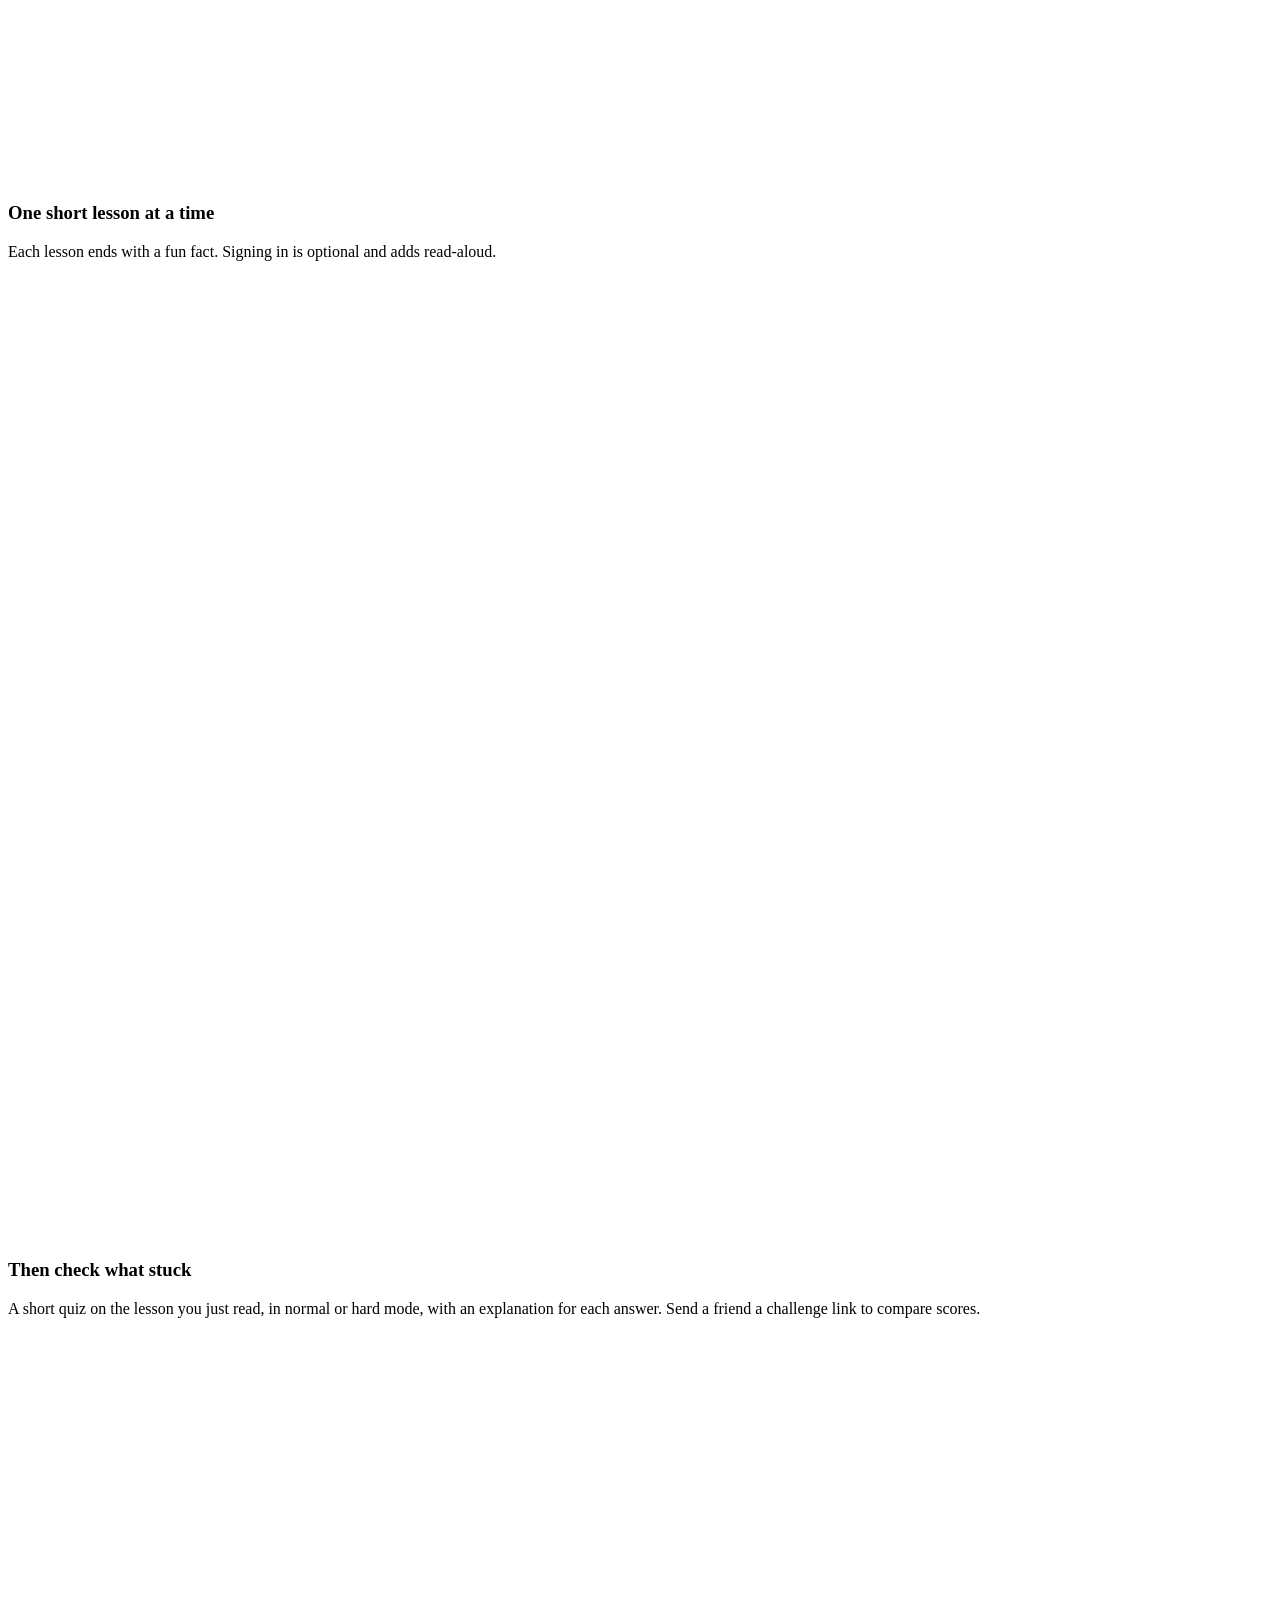
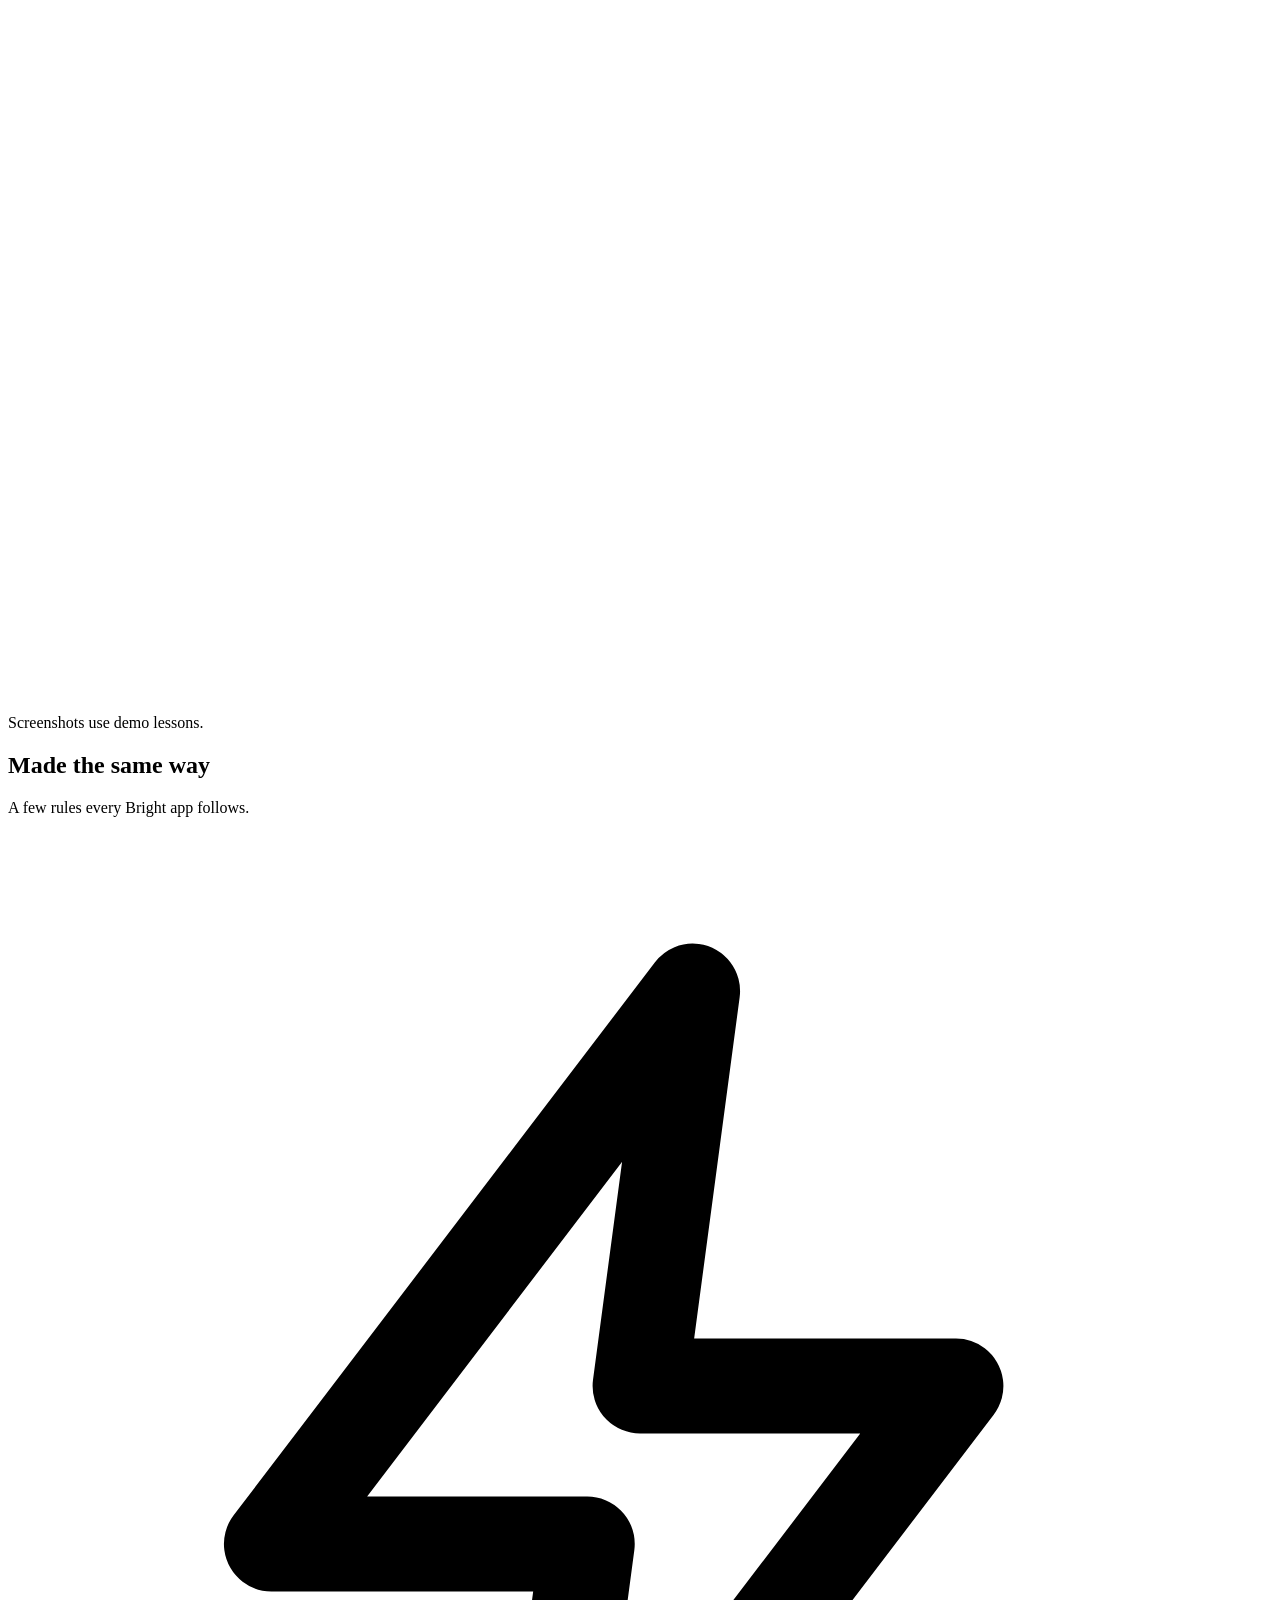
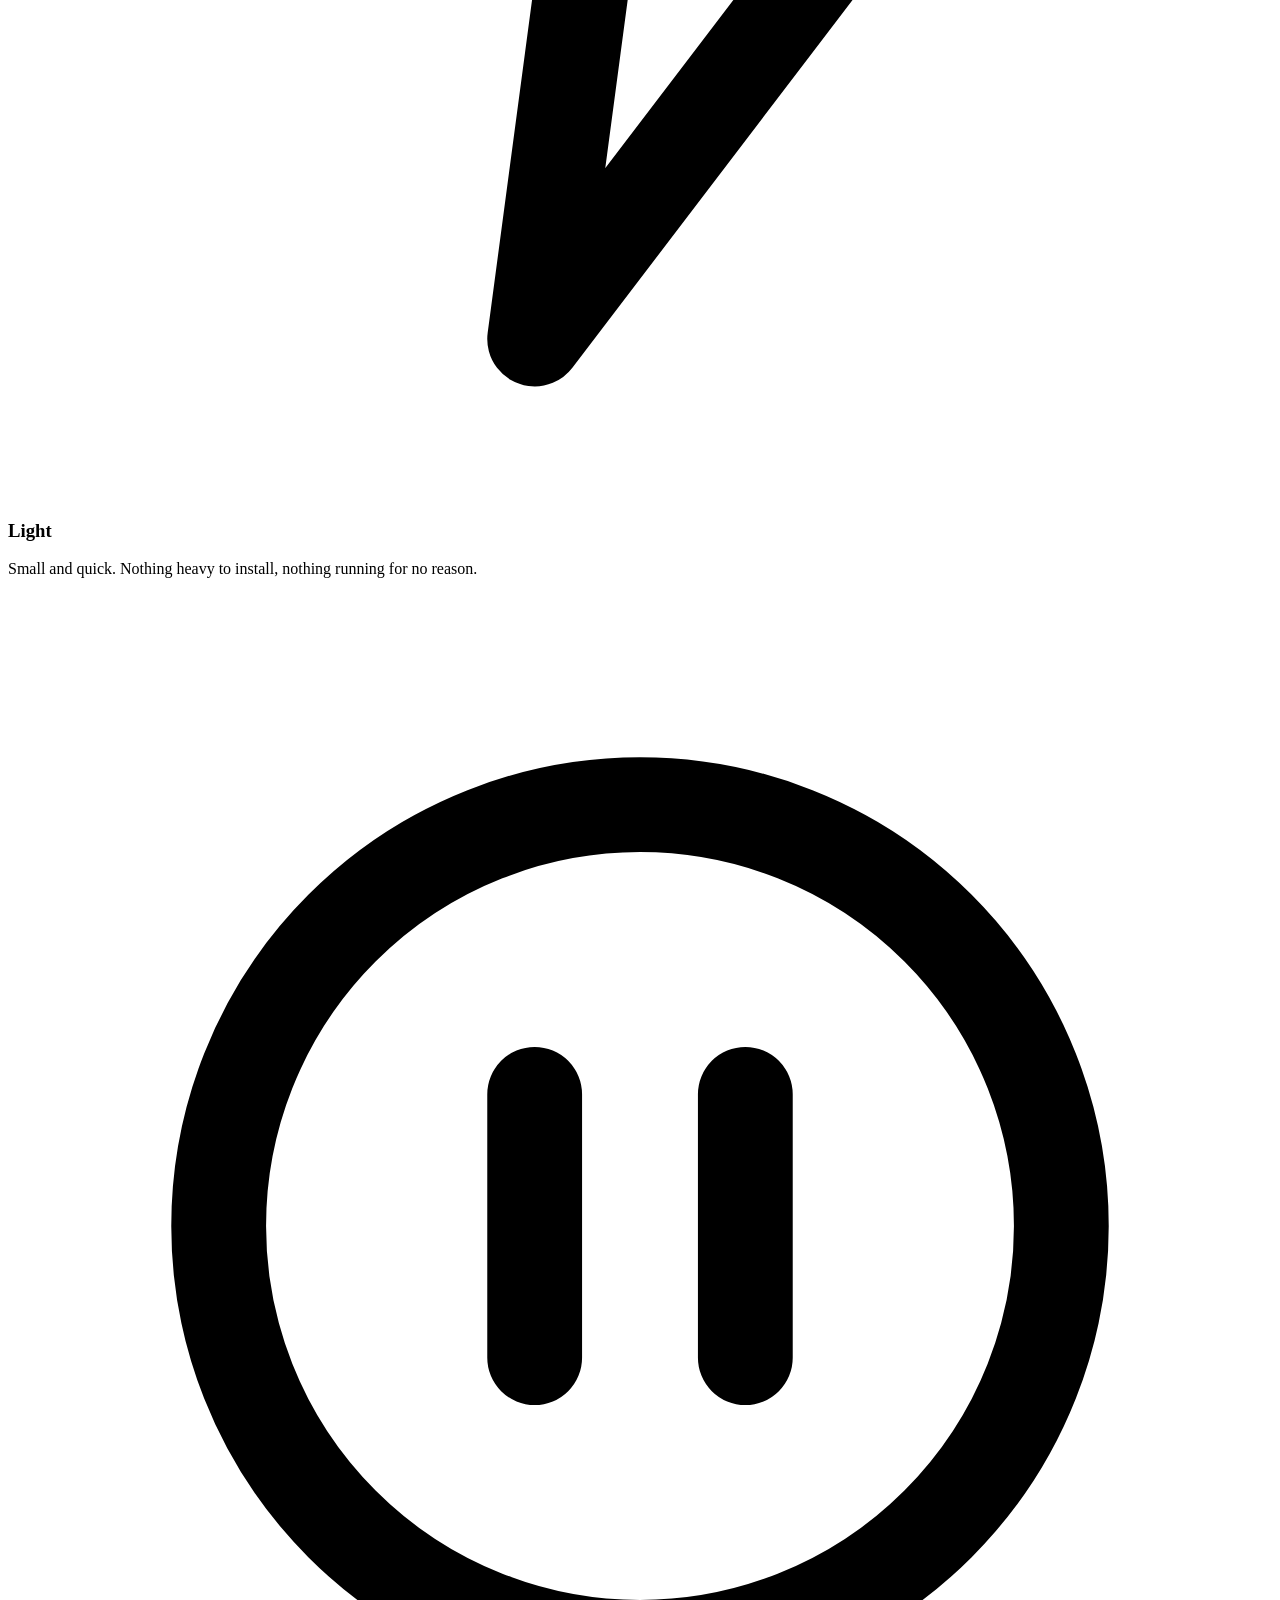
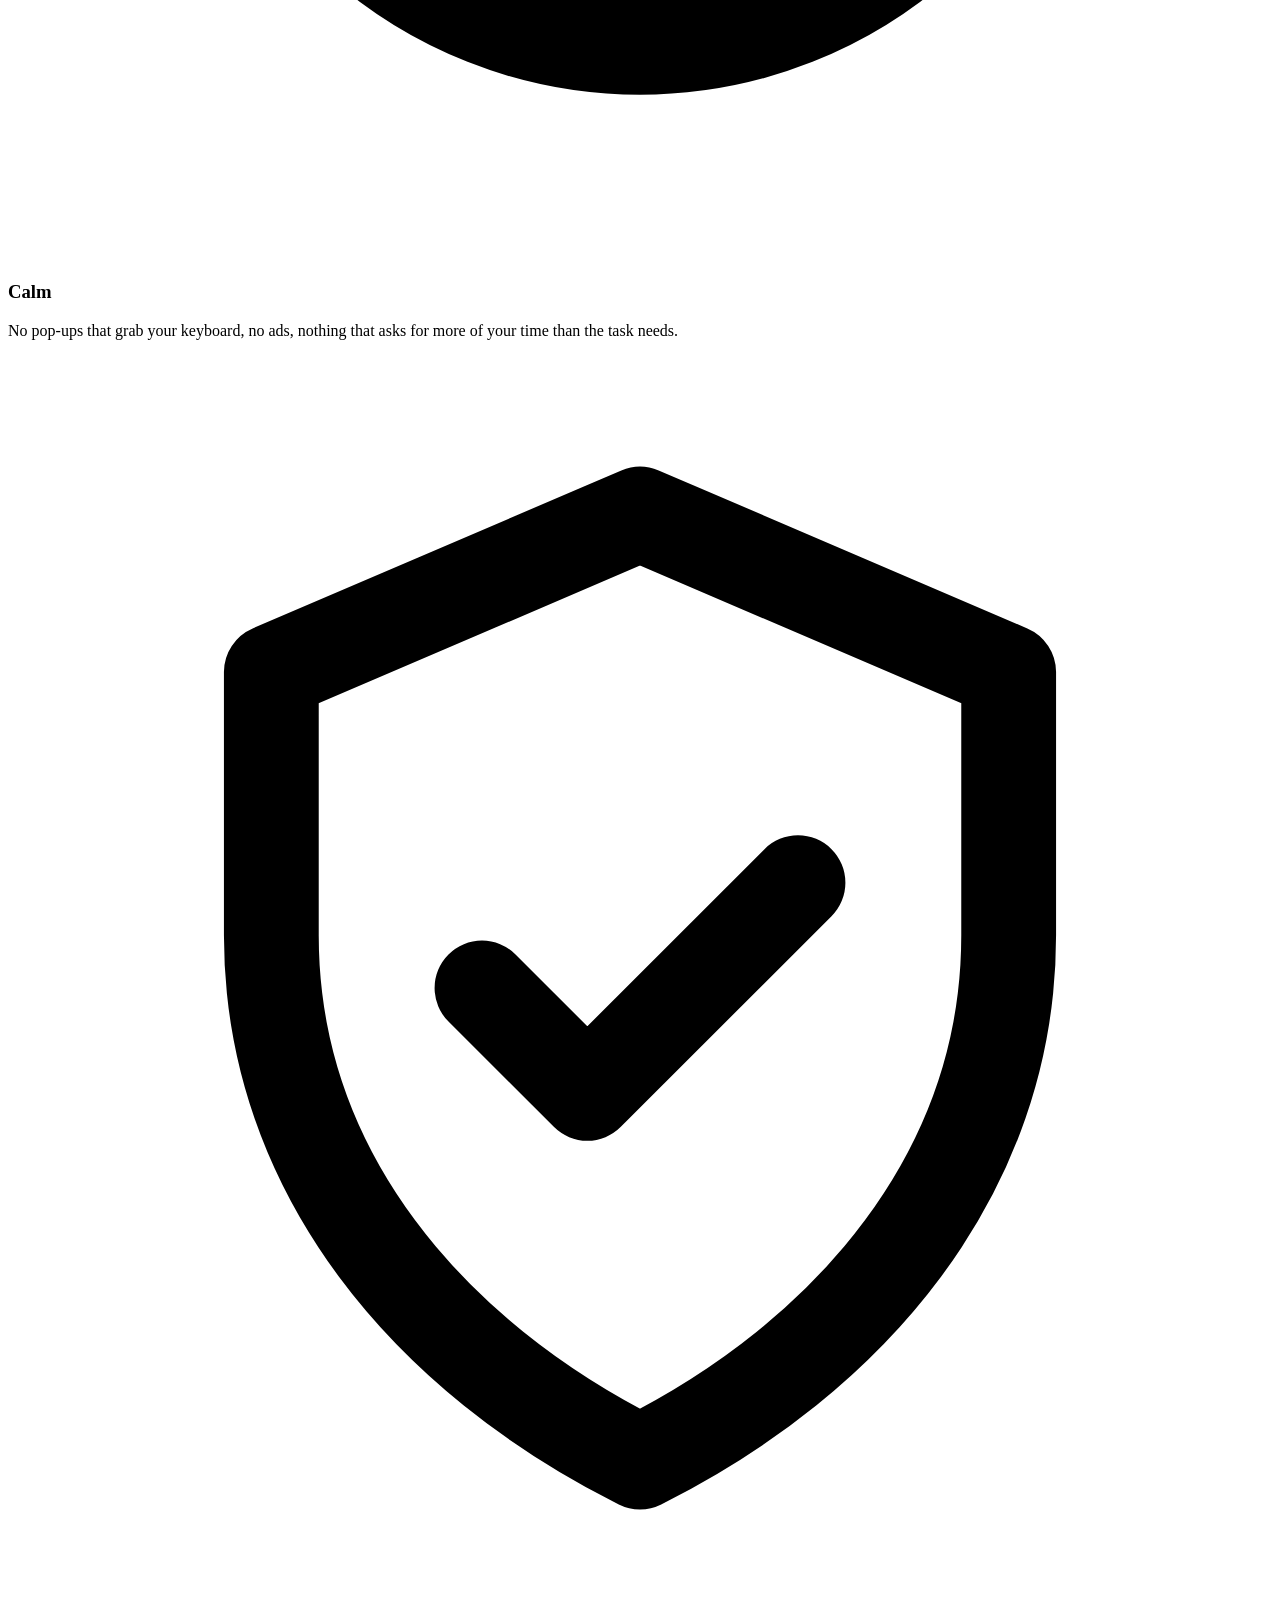
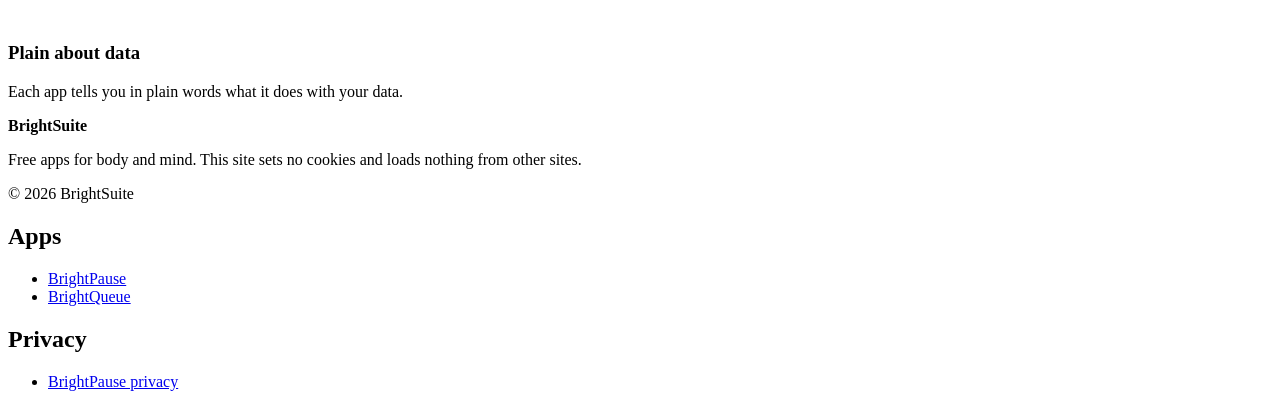
==== commit 3528c7fd: "Clarity pass: one hero button, true privacy claims, Quebec French typography Store button names Micr" ====
--- a/docs/index.html
+++ b/docs/index.html
@@ -5,8 +5,8 @@
 <meta name="viewport" content="width=device-width, initial-scale=1">
 <meta http-equiv="Content-Security-Policy" content="default-src 'none'; img-src 'self'; style-src 'self'; font-src 'self'; script-src 'self' 'sha256-hLVyaV5PyGrmbrdCInfl7IHe6xoLOtjj51S3WJlvzXI='; base-uri 'none'; form-action 'none'">
 <meta name="referrer" content="no-referrer">
-<title>BrightSuite: calm, light apps</title>
-<meta name="description" content="BrightSuite makes small apps that do one thing well, stay out of your way and are plain about your data: BrightPause and BrightQueue.">
+<title>BrightSuite: free apps for body and mind</title>
+<meta name="description" content="Free apps for body and mind: BrightPause and BrightQueue.">
 <meta name="color-scheme" content="light dark">
 <meta name="theme-color" content="#f4f1ea" media="(prefers-color-scheme: light)">
 <meta name="theme-color" content="#0f1513" media="(prefers-color-scheme: dark)">
@@ -35,10 +35,9 @@
 <section class="hero"><div class="wrap">
   <svg class="hero-sun" viewBox="64 64 896 896" aria-hidden="true"><rect x="64" y="64" width="896" height="896" rx="220" fill="#1f6f54"/><g class="sun-core"><circle cx="512" cy="512" r="205" fill="none" stroke="#f4f1ea" stroke-width="60"/><circle cx="512" cy="512" r="70" fill="#f4f1ea"/></g><g class="sun-rays" stroke="#f4f1ea" stroke-width="50" stroke-linecap="round"><line x1="789.2" y1="626.8" x2="849.2" y2="651.7"/><line x1="626.8" y1="789.2" x2="651.7" y2="849.2"/><line x1="397.2" y1="789.2" x2="372.3" y2="849.2"/><line x1="234.8" y1="626.8" x2="174.8" y2="651.7"/><line x1="234.8" y1="397.2" x2="174.8" y2="372.3"/><line x1="397.2" y1="234.8" x2="372.3" y2="174.8"/><line x1="626.8" y1="234.8" x2="651.7" y2="174.8"/><line x1="789.2" y1="397.2" x2="849.2" y2="372.3"/></g></svg>
   <h1>Log off better than you logged on.</h1>
-  <p class="lead">Free little apps that make screen time a little better for your body and mind.</p>
+  <p class="lead">Free apps that make screen time lighter on your body and mind.</p>
   <div class="actions">
     <a class="btn btn-primary" href="#apps">See the apps</a>
-    <a class="btn btn-ghost" href="https://apps.microsoft.com/detail/9N9B4C21TLDL">Get it from Microsoft</a>
   </div>
   <div class="stage" role="img" aria-label="BrightPause settings on a Windows desktop, its heads-up notice in the corner with Snooze and Skip, and a BrightQueue lesson on a phone.">
     <div class="desk">
@@ -51,13 +50,13 @@
 </div></section>
 
 <section class="section" id="apps" aria-labelledby="apps-h"><div class="wrap">
-  <div class="section-head"><h2 id="apps-h">The apps</h2><p>Two so far, each with its own plain-words privacy page.</p></div>
+  <div class="section-head"><h2 id="apps-h">The apps</h2><p>Two so far.</p></div>
   <div class="apps">
     <article class="app">
       <div class="app-title"><img src="/assets/logo/brightpause.svg" alt="" width="48" height="48"><div><h3>BrightPause</h3><p class="tag">Windows <span class="ver">Version 1.0.0</span></p></div></div>
       <p class="pitch">A calm break reminder for Windows.</p>
       <div class="links">
-        <a class="btn btn-primary" href="https://apps.microsoft.com/detail/9N9B4C21TLDL">Get it from Microsoft</a>
+        <a class="btn btn-primary" href="https://apps.microsoft.com/detail/9N9B4C21TLDL">Get it from Microsoft Store</a>
         <a class="btn btn-ghost" href="https://github.com/JordanAlbayrak/BrightPause">Source code</a>
         <a class="btn btn-ghost" href="/pause/privacy/">Privacy</a>
       </div>
@@ -76,7 +75,7 @@
 </div></section>
 
 <section class="section app-section" id="brightpause" aria-labelledby="bp-h"><div class="wrap">
-  <div class="section-head"><img src="/assets/logo/brightpause.svg" alt="" width="64" height="64"><h2 id="bp-h">BrightPause</h2><p>A calm break reminder for Windows. <span class="ver">Version 1.0.0</span></p>
+  <div class="section-head"><img src="/assets/logo/brightpause.svg" alt="" width="64" height="64"><h2 id="bp-h">BrightPause</h2>
     <button class="btn btn-ghost try" type="button" data-break hidden>Try a 20-second break</button></div>
   <dialog class="breakdlg" aria-labelledby="dlg-h">
     <p class="dlg-kicker">Eye break · 20 seconds</p>
@@ -87,7 +86,7 @@
   </dialog>
   
     <div class="feature">
-      <div class="feature-text"><h3>A heads-up, never a surprise</h3><p>Ten seconds before a break (thirty before a movement break), a small notice appears in the corner with Snooze and Skip. It never takes the keyboard focus, so you can finish your sentence.</p></div>
+      <div class="feature-text"><h3>A heads-up, never a surprise</h3><p>Ten seconds before a break (thirty before a movement break), a small notice appears in the corner with Snooze and Skip. It never interrupts your typing, so you can finish your sentence.</p></div>
       <div class="feature-media"><div class="corner"><div class="corner-win" aria-hidden="true"></div><img class="corner-note" src="/assets/img/pause-headsup.webp" width="360" height="138" alt="The BrightPause heads-up notice: "Short break in 9 seconds", with Snooze 2 min and Skip buttons." loading="lazy" decoding="async"><div class="corner-bar" aria-hidden="true"></div></div></div>
     </div>
     <div class="feature flip">
@@ -101,7 +100,7 @@
 </div></section>
 
 <section class="section app-section band" id="brightqueue" aria-labelledby="bq-h"><div class="wrap">
-  <div class="section-head"><img src="/assets/logo/brightqueue.svg" alt="" width="64" height="64"><h2 id="bq-h">BrightQueue</h2><p>Short lessons and quizzes, one topic at a time.</p>
+  <div class="section-head"><img src="/assets/logo/brightqueue.svg" alt="" width="64" height="64"><h2 id="bq-h">BrightQueue</h2>
     <div class="fact" data-facts="Octopuses have three hearts.|A day on Venus is longer than its year.|Botanically, bananas are berries and strawberries are not.|Honey can stay edible for thousands of years."><span class="fact-label">Fun fact</span><p class="fact-text" aria-live="polite">Octopuses have three hearts.</p><button class="fact-next" type="button" hidden>Another one</button></div></div>
   
     <div class="feature">
@@ -109,7 +108,7 @@
       <div class="feature-media"><div class="frame tall"><picture><source media="(prefers-color-scheme: dark)" srcset="/assets/img/queue-home-dark-480.webp 480w, /assets/img/queue-home-dark-720.webp 720w" sizes="(min-width: 900px) 380px, min(380px, calc(100vw - 32px))"><img src="/assets/img/queue-home-light-720.webp" srcset="/assets/img/queue-home-light-480.webp 480w, /assets/img/queue-home-light-720.webp 720w" sizes="(min-width: 900px) 380px, min(380px, calc(100vw - 32px))" width="720" height="960" alt="BrightQueue's home page: "What do you want to learn today?" above a grid of topics." loading="lazy" decoding="async"></picture></div></div>
     </div>
     <div class="feature flip">
-      <div class="feature-text"><h3>One short lesson at a time</h3><p>Each lesson takes a few minutes to read and ends with a fun fact. Sign in and it can read the lesson aloud.</p></div>
+      <div class="feature-text"><h3>One short lesson at a time</h3><p>Each lesson ends with a fun fact. Signing in is optional and adds read-aloud.</p></div>
       <div class="feature-media"><div class="frame tall"><picture><source media="(prefers-color-scheme: dark)" srcset="/assets/img/queue-lesson-dark-480.webp 480w, /assets/img/queue-lesson-dark-720.webp 720w" sizes="(min-width: 900px) 380px, min(380px, calc(100vw - 32px))"><img src="/assets/img/queue-lesson-light-720.webp" srcset="/assets/img/queue-lesson-light-480.webp 480w, /assets/img/queue-lesson-light-720.webp 720w" sizes="(min-width: 900px) 380px, min(380px, calc(100vw - 32px))" width="720" height="960" alt="A BrightQueue lesson titled "Why the sky is blue", with a Listen button." loading="lazy" decoding="async"></picture></div></div>
     </div>
     <div class="feature">
@@ -122,14 +121,14 @@
 <section class="section" aria-labelledby="prin-h"><div class="wrap">
   <div class="section-head"><h2 id="prin-h">Made the same way</h2><p>A few rules every Bright app follows.</p></div>
   <div class="principles">
-    <div><div class="icon-dot"><svg viewBox="0 0 24 24" fill="none" stroke="currentColor" stroke-width="1.8" stroke-linecap="round" stroke-linejoin="round" aria-hidden="true"><path d="M13 3L5 13.5h6L10 21l8-10.5h-6z"/></svg></div><h3>Light</h3><p>Small downloads and little memory. BrightPause runs one small process between breaks and installs in about 2 MB.</p></div>
+    <div><div class="icon-dot"><svg viewBox="0 0 24 24" fill="none" stroke="currentColor" stroke-width="1.8" stroke-linecap="round" stroke-linejoin="round" aria-hidden="true"><path d="M13 3L5 13.5h6L10 21l8-10.5h-6z"/></svg></div><h3>Light</h3><p>Small and quick. Nothing heavy to install, nothing running for no reason.</p></div>
     <div><div class="icon-dot"><svg viewBox="0 0 24 24" fill="none" stroke="currentColor" stroke-width="1.8" stroke-linecap="round" aria-hidden="true"><circle cx="12" cy="12" r="8"/><path d="M10 9.5v5M14 9.5v5"/></svg></div><h3>Calm</h3><p>No pop-ups that grab your keyboard, no ads, nothing that asks for more of your time than the task needs.</p></div>
-    <div><div class="icon-dot"><svg viewBox="0 0 24 24" fill="none" stroke="currentColor" stroke-width="1.8" stroke-linecap="round" stroke-linejoin="round" aria-hidden="true"><path d="M12 3l7 3v5c0 4.5-3 8-7 10-4-2-7-5.5-7-10V6z"/><path d="M9 12l2 2 4-4"/></svg></div><h3>Plain about data</h3><p>Every app has a privacy page written from what its code actually does, in plain words.</p></div>
+    <div><div class="icon-dot"><svg viewBox="0 0 24 24" fill="none" stroke="currentColor" stroke-width="1.8" stroke-linecap="round" stroke-linejoin="round" aria-hidden="true"><path d="M12 3l7 3v5c0 4.5-3 8-7 10-4-2-7-5.5-7-10V6z"/><path d="M9 12l2 2 4-4"/></svg></div><h3>Plain about data</h3><p>Each app tells you in plain words what it does with your data.</p></div>
   </div>
 </div></section>
 </main>
 <footer class="foot"><div class="wrap">
-  <div><p><strong>BrightSuite</strong></p><p>Small, calm apps. This site sets no cookies and loads nothing from other sites.</p><p>&copy; 2026 BrightSuite</p></div>
+  <div><p><strong>BrightSuite</strong></p><p>Free apps for body and mind. This site sets no cookies and loads nothing from other sites.</p><p>&copy; 2026 BrightSuite</p></div>
   <div><h2>Apps</h2><ul><li><a href="/#brightpause">BrightPause</a></li><li><a href="/#brightqueue">BrightQueue</a></li></ul></div>
   <div><h2>Privacy</h2><ul><li><a href="/pause/privacy/">BrightPause privacy</a></li></ul></div>
 </div></footer>
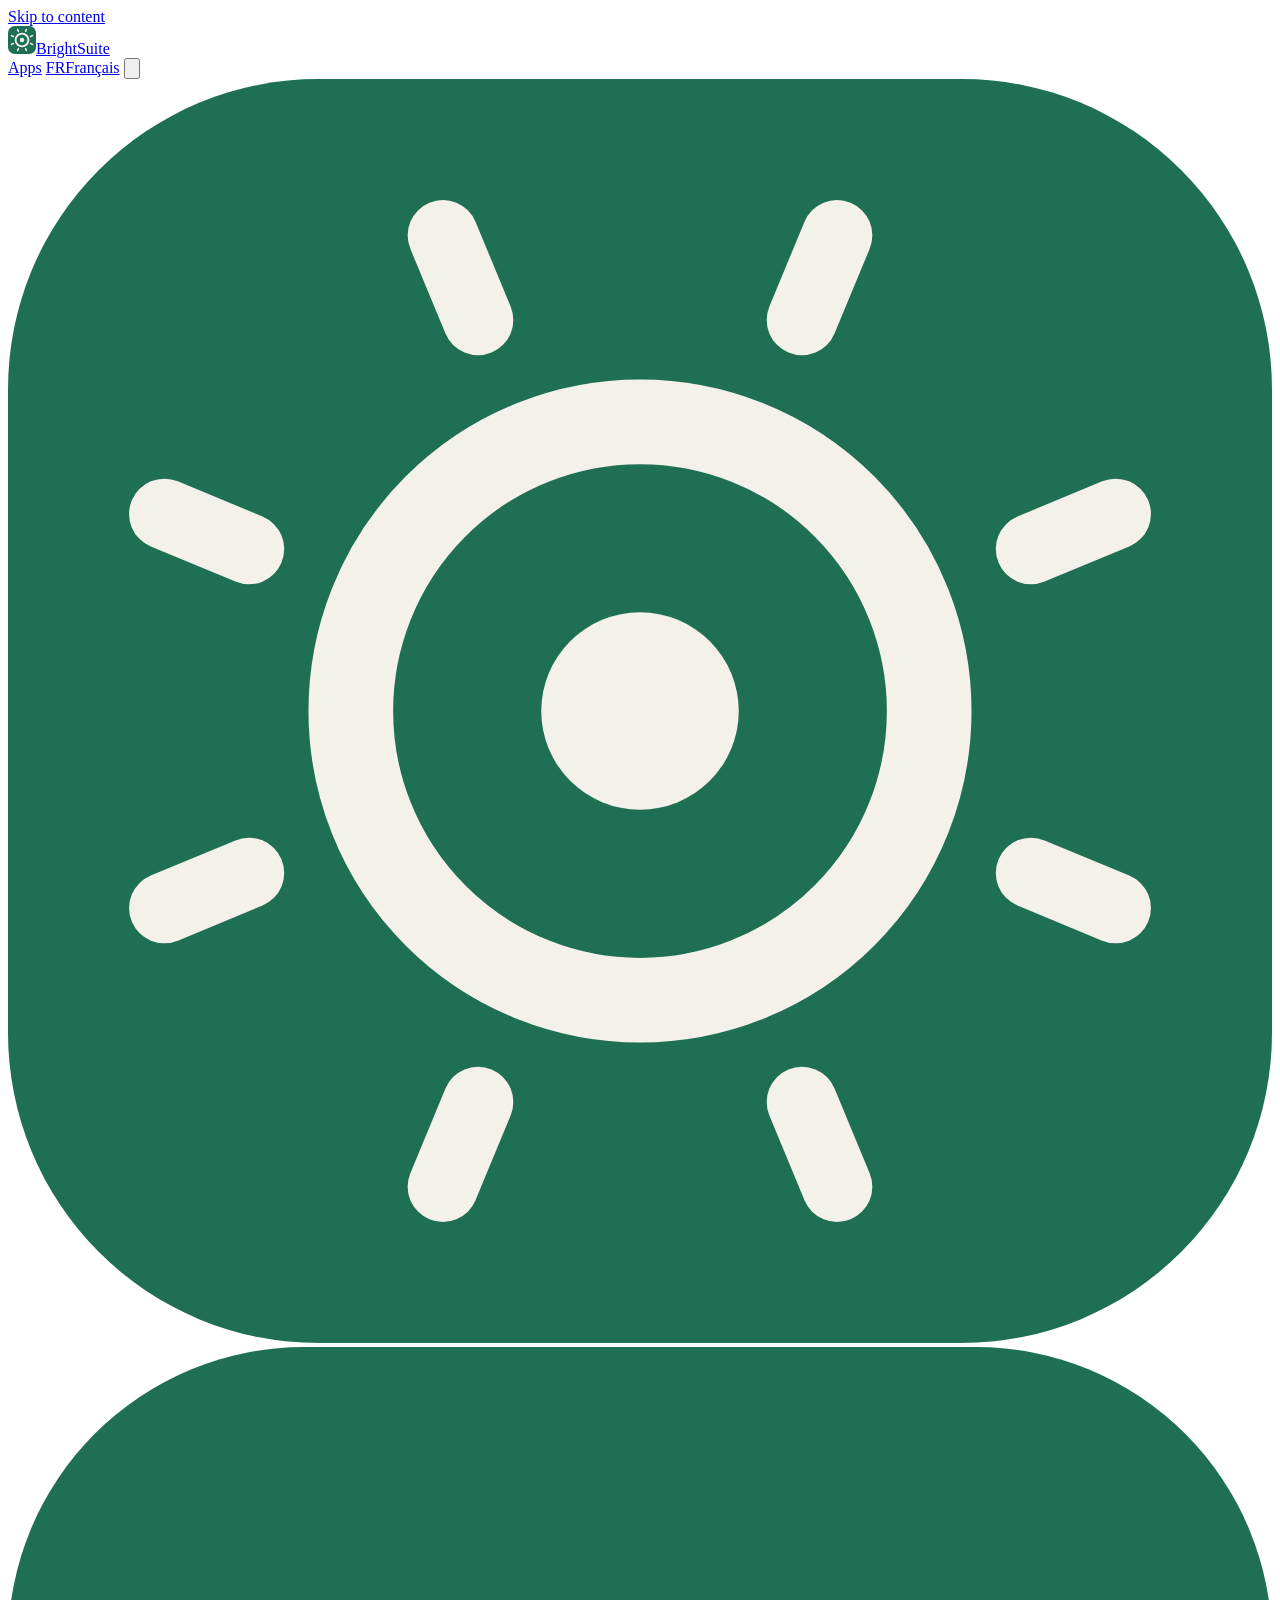
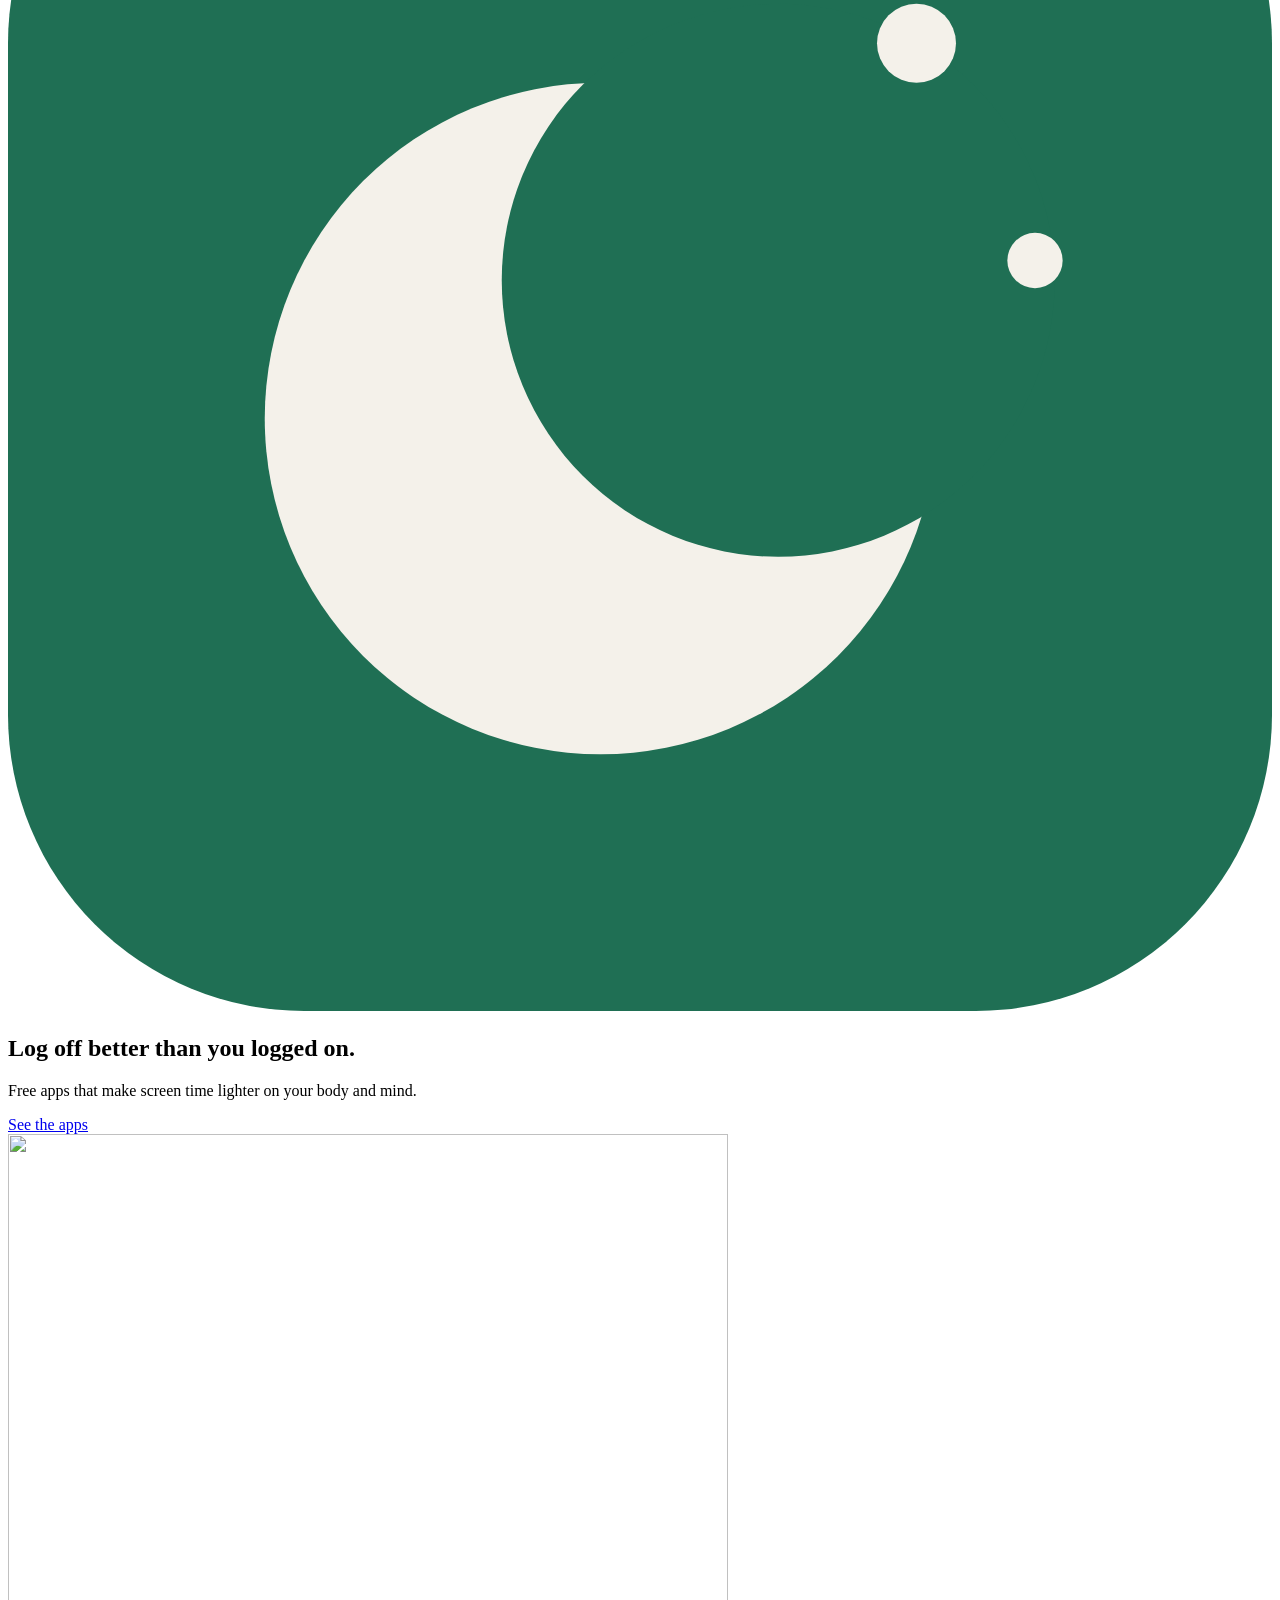
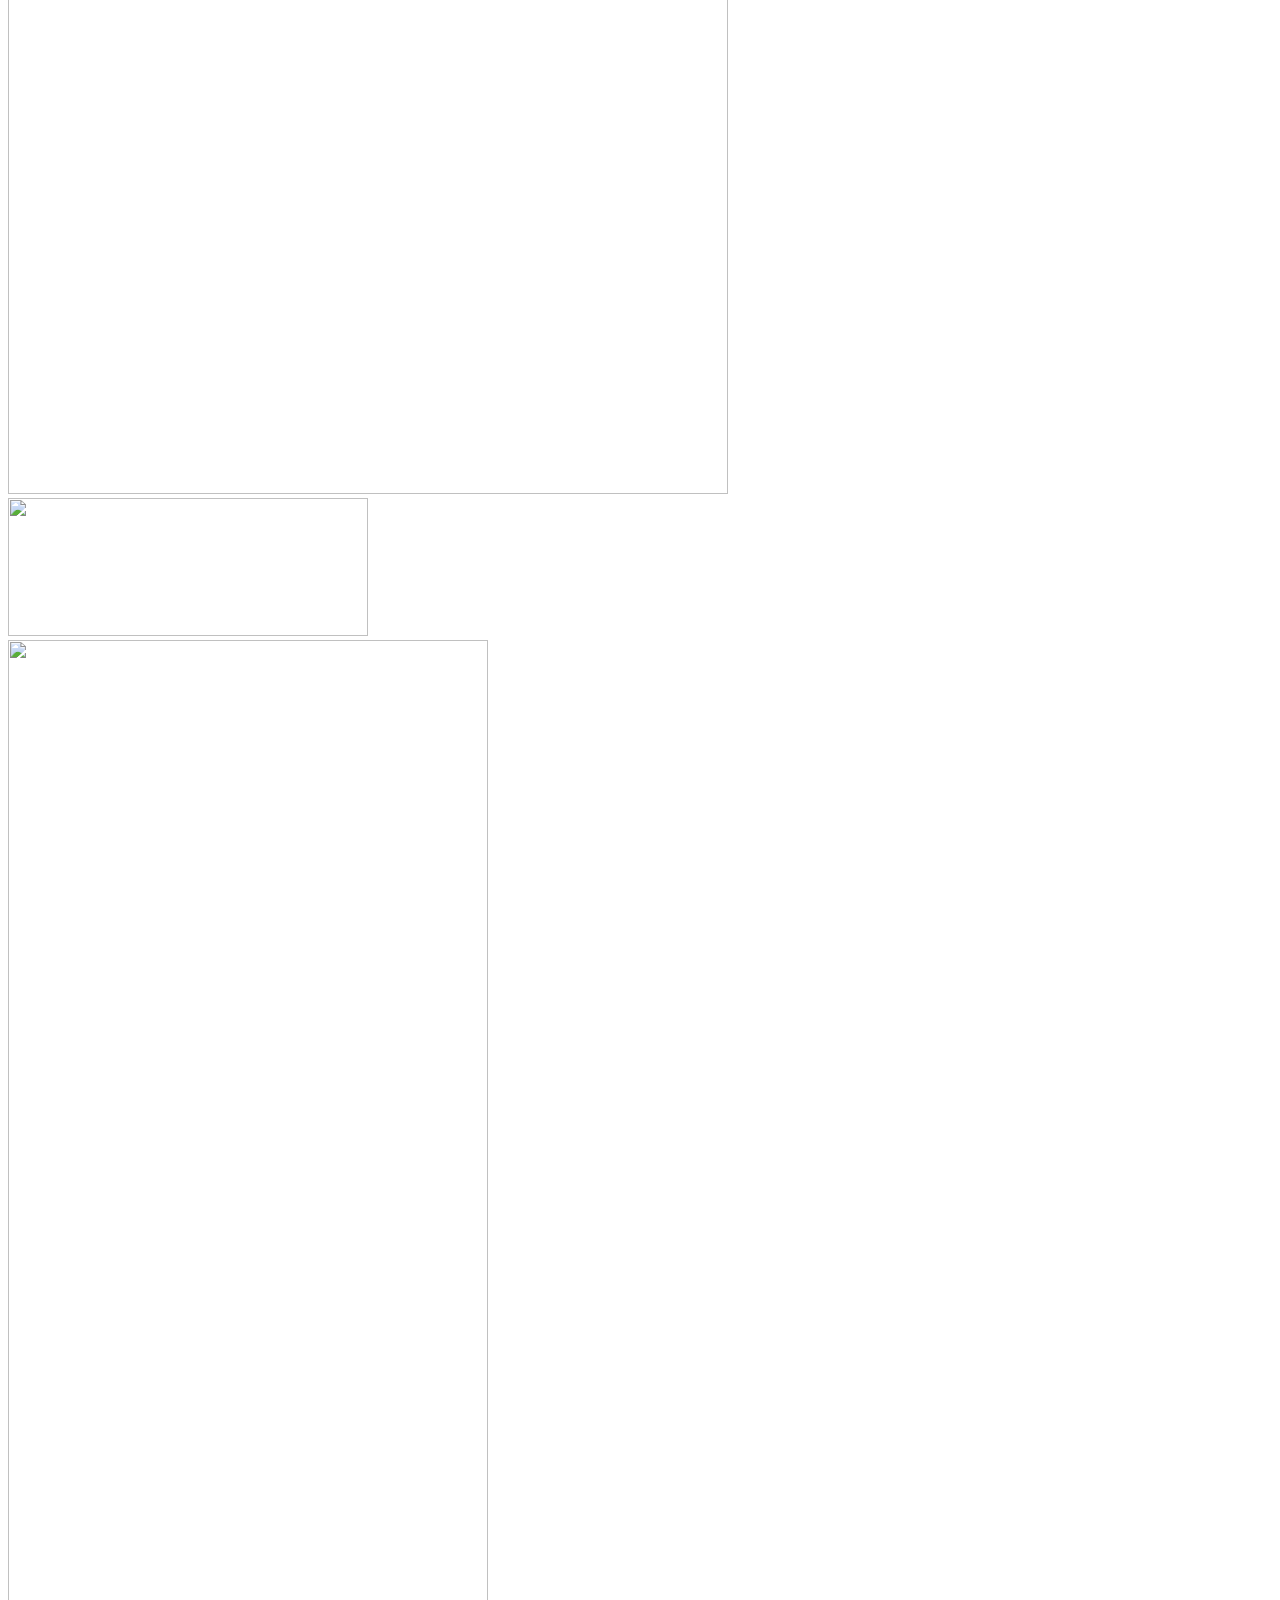
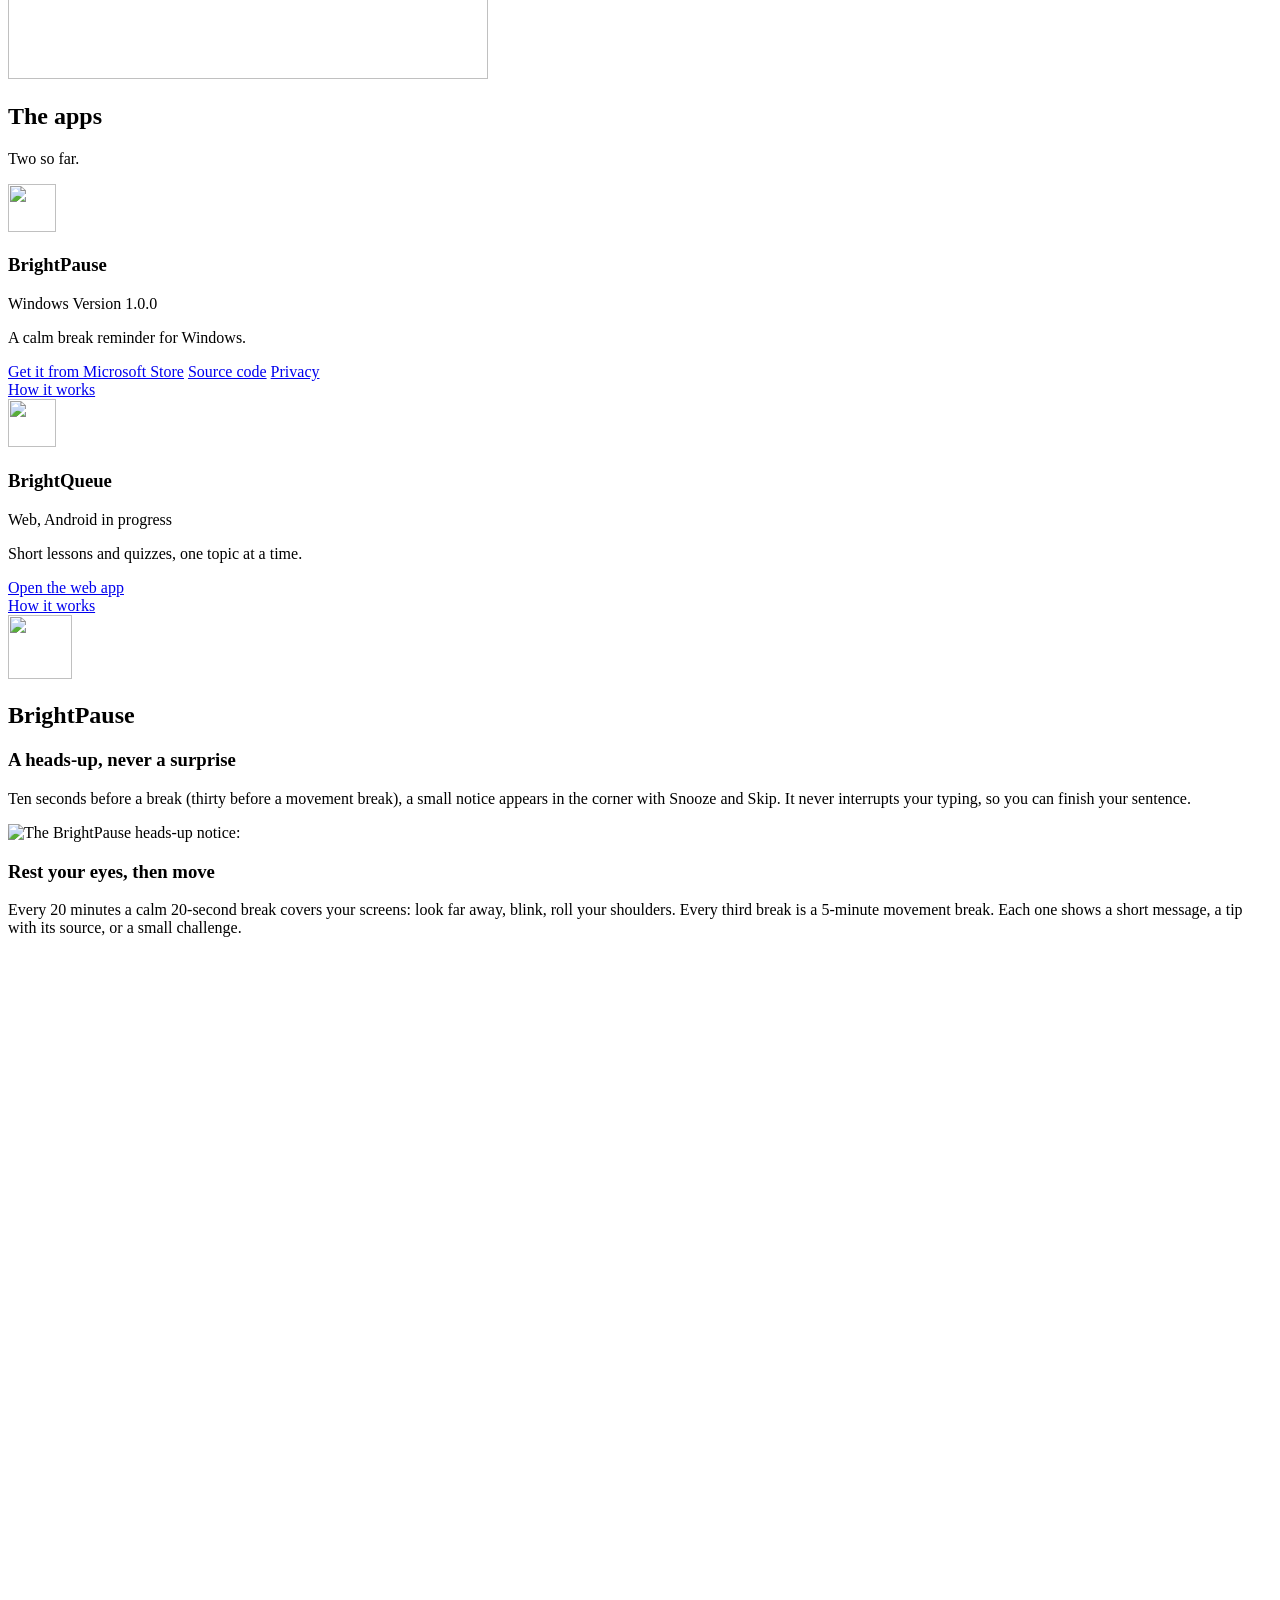
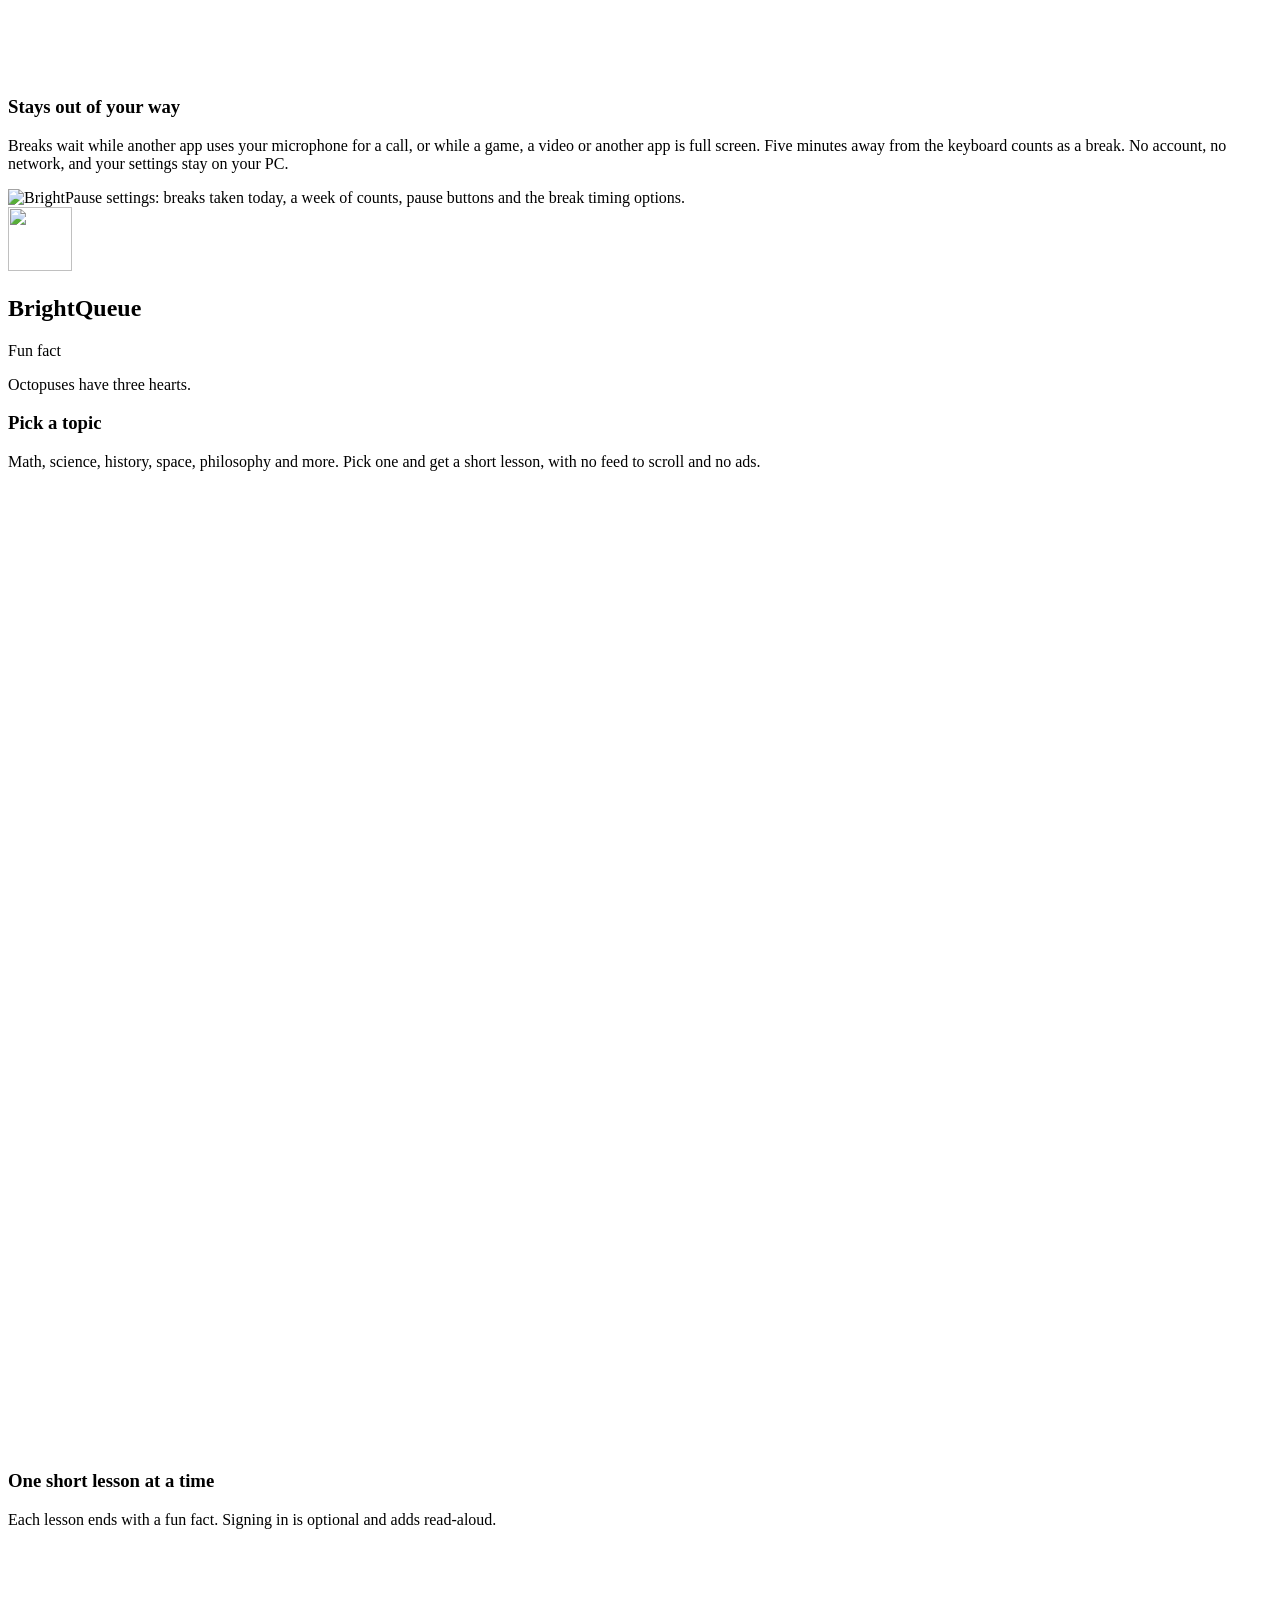
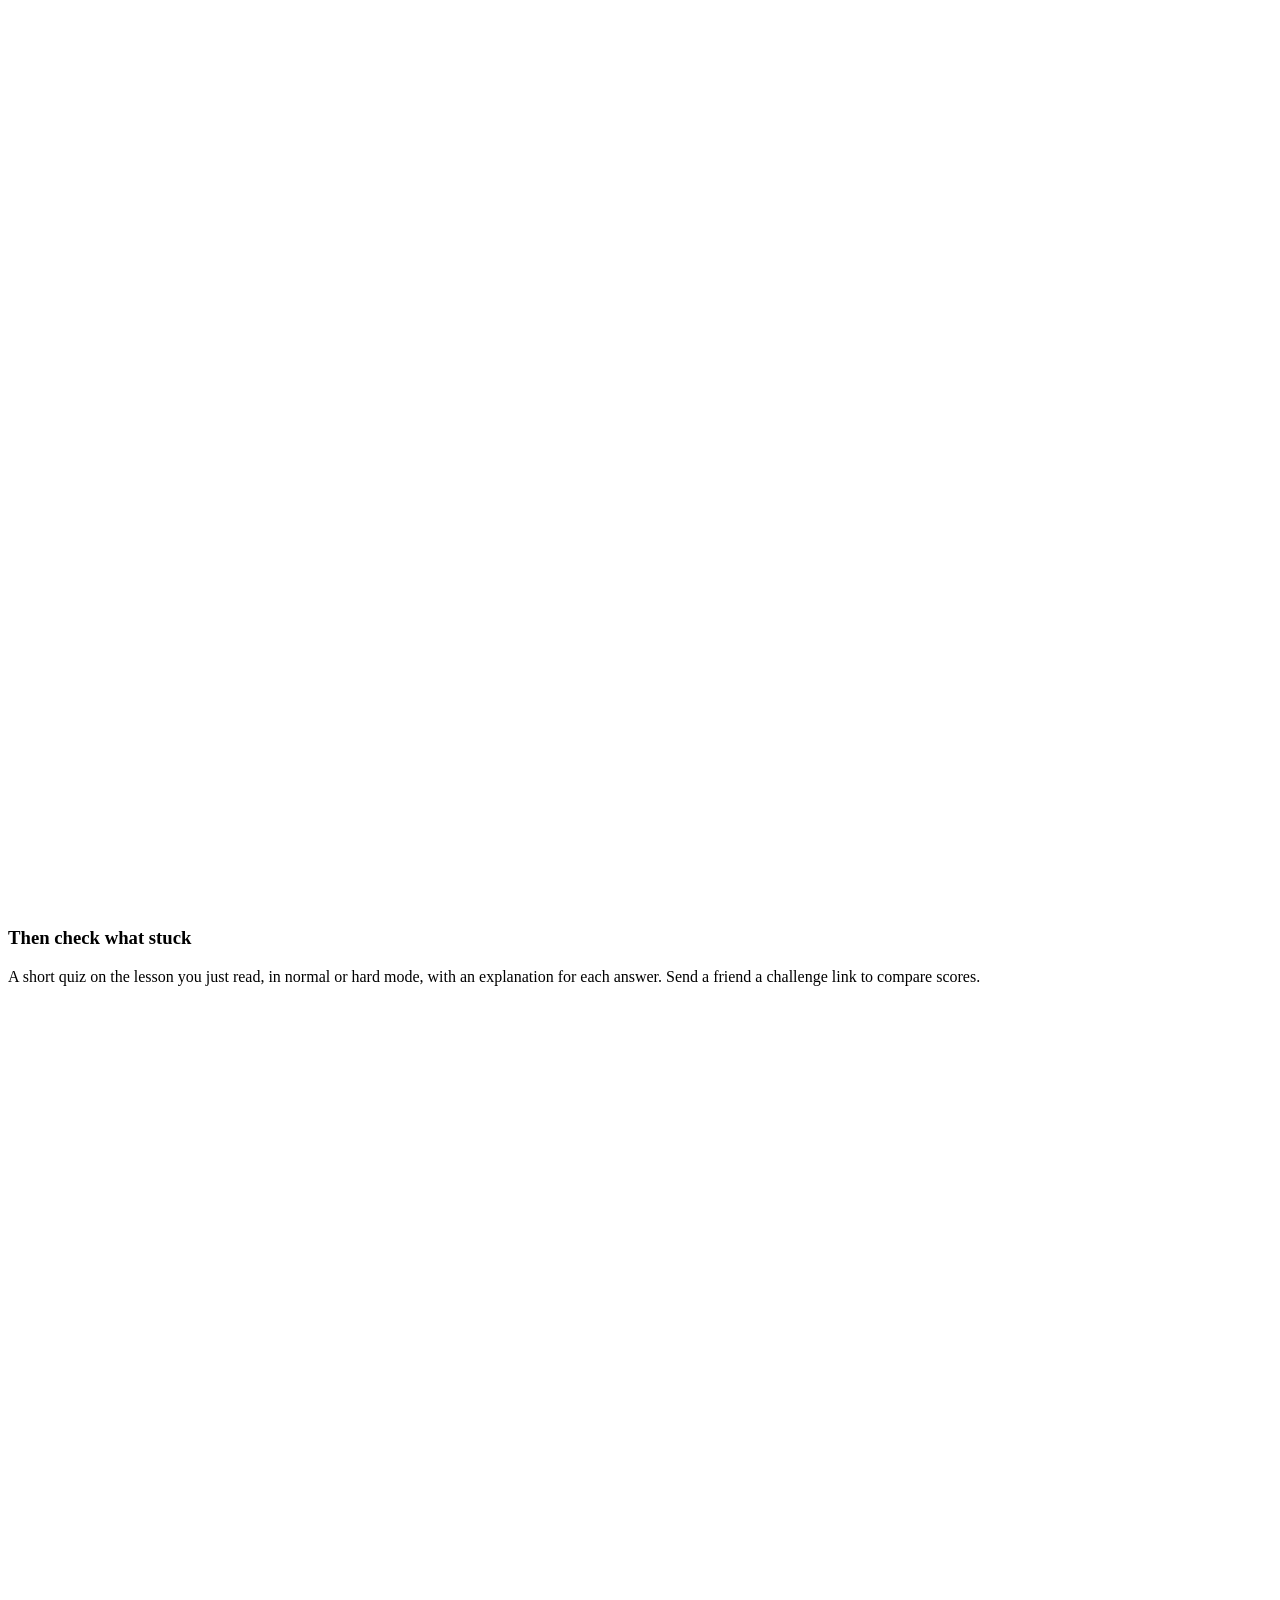
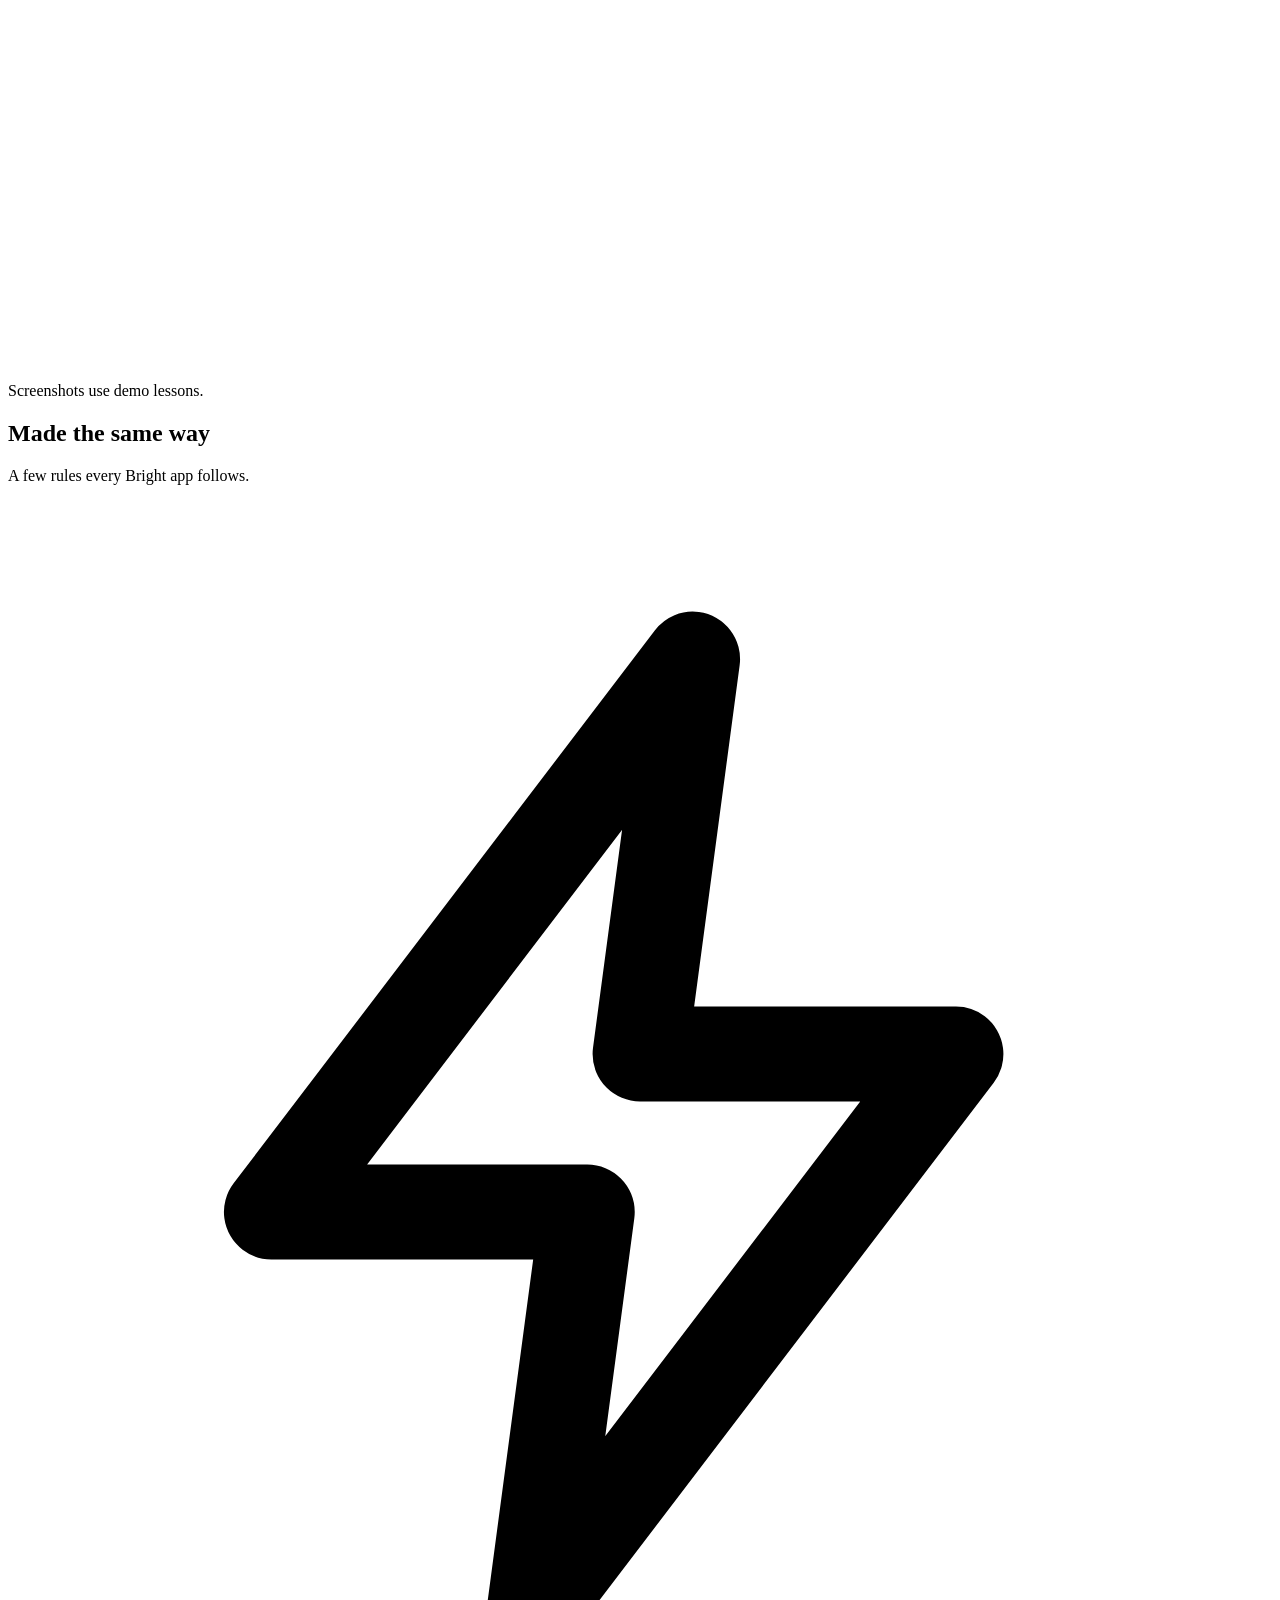
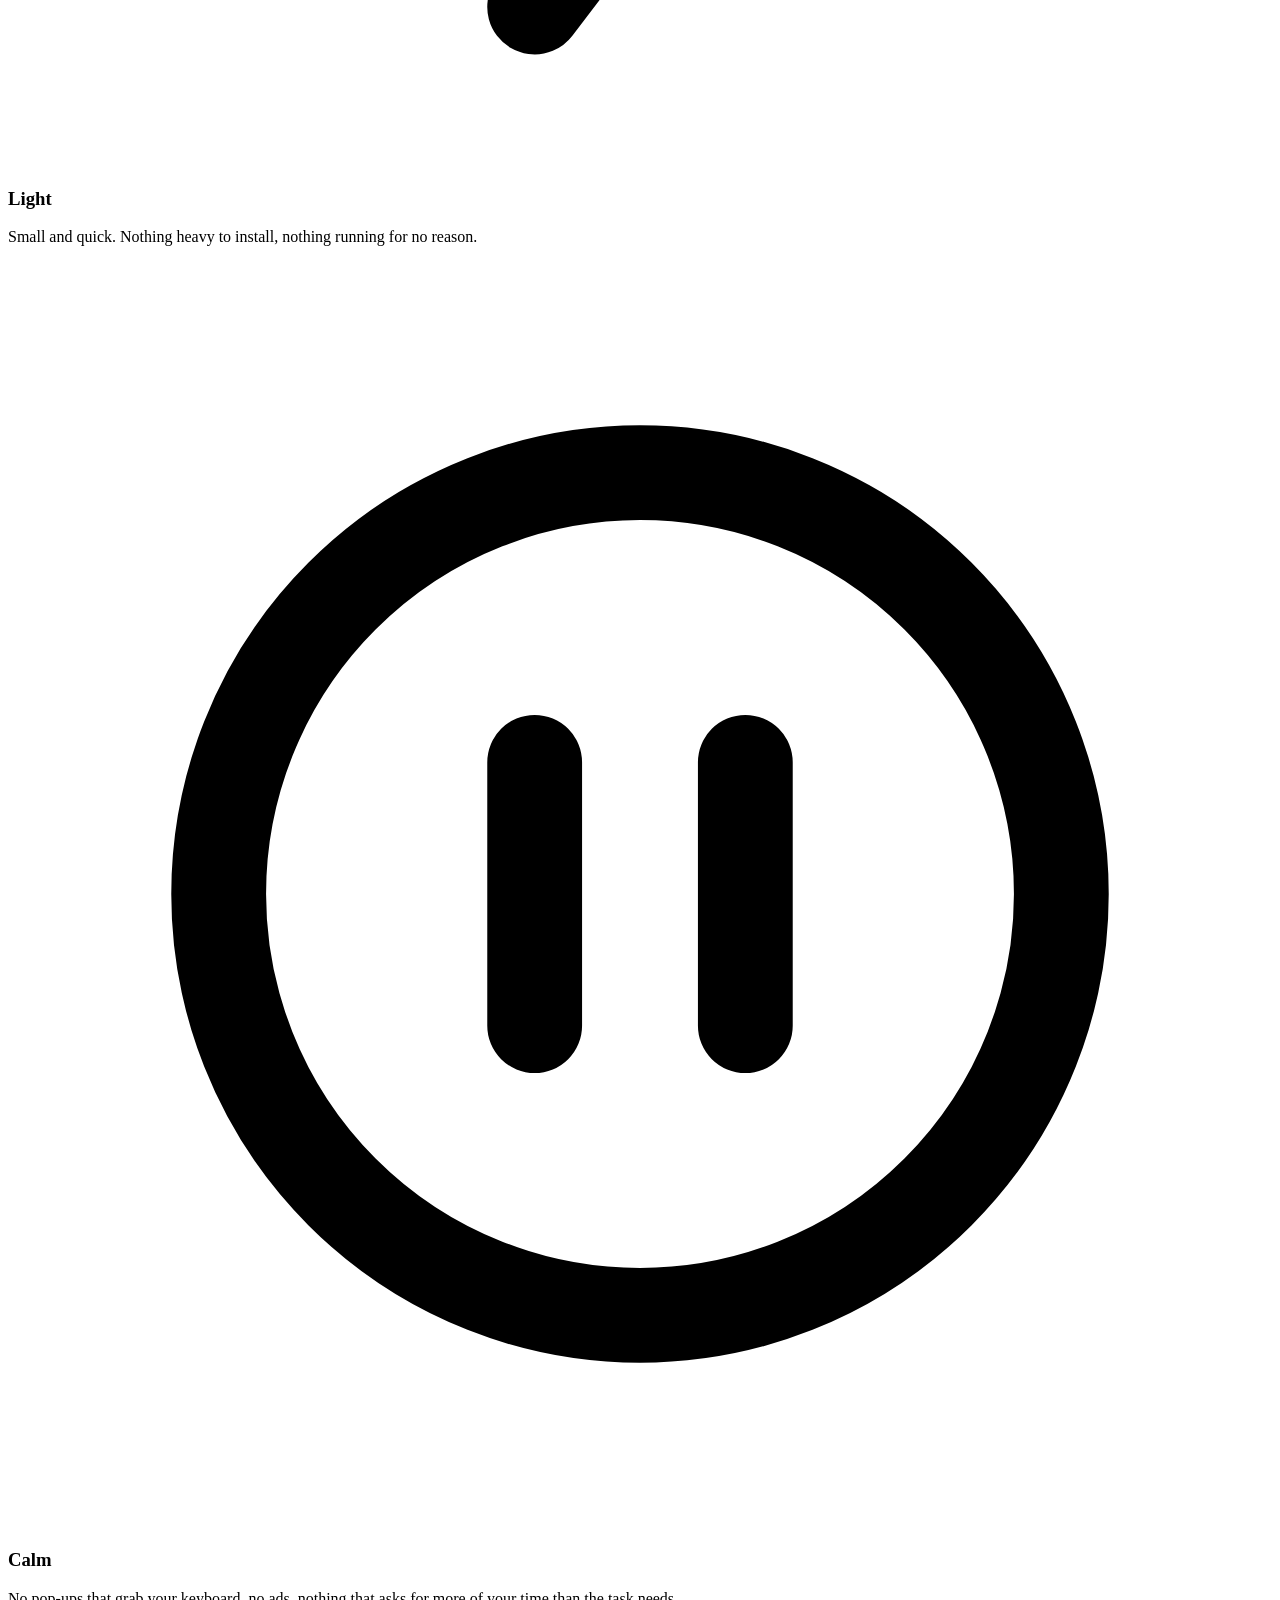
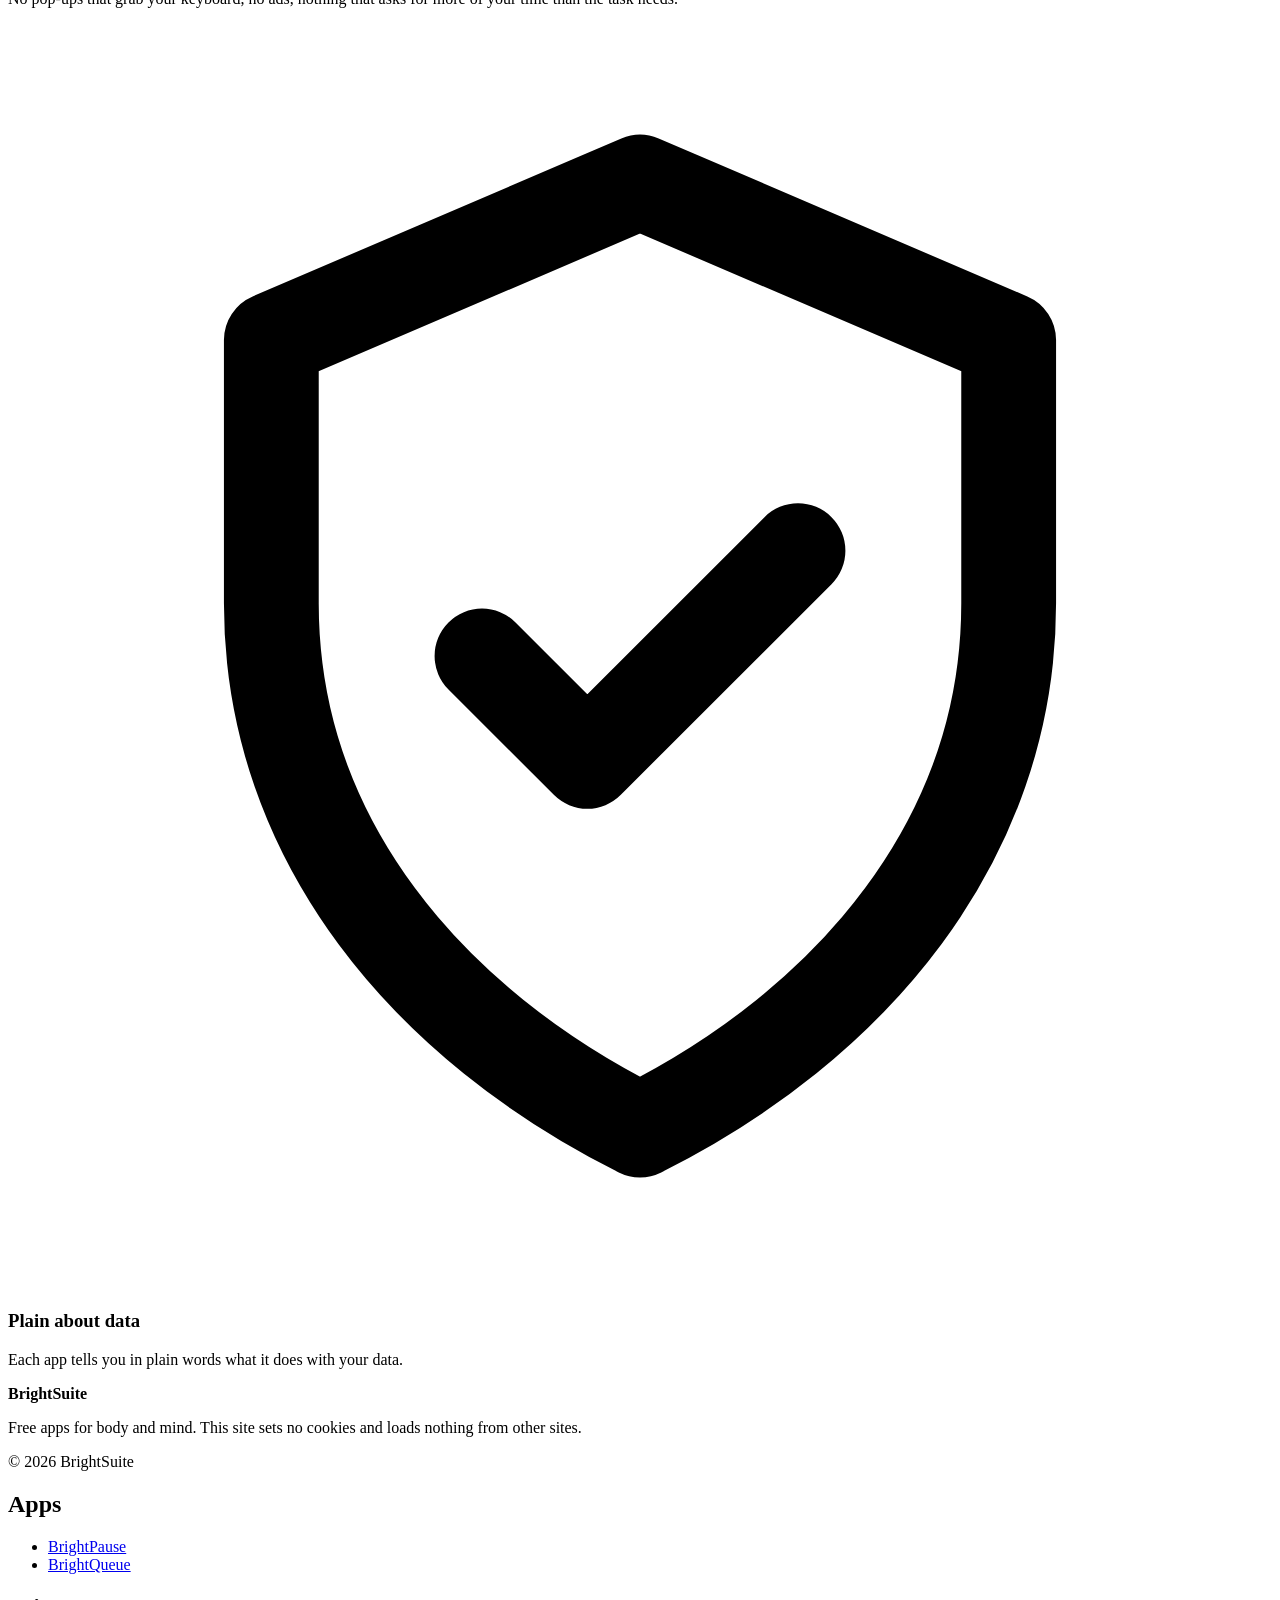
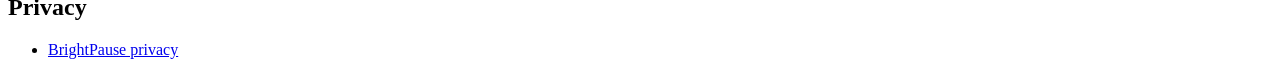
==== commit 8a0bc09d: "Hero: one-line headline, typewriter, night sky with shooting stars, moon at night CSS-only effects, " ====
--- a/docs/index.html
+++ b/docs/index.html
@@ -3,7 +3,7 @@
 <head>
 <meta charset="utf-8">
 <meta name="viewport" content="width=device-width, initial-scale=1">
-<meta http-equiv="Content-Security-Policy" content="default-src 'none'; img-src 'self'; style-src 'self'; font-src 'self'; script-src 'self' 'sha256-hLVyaV5PyGrmbrdCInfl7IHe6xoLOtjj51S3WJlvzXI='; base-uri 'none'; form-action 'none'">
+<meta http-equiv="Content-Security-Policy" content="default-src 'none'; img-src 'self'; style-src 'self'; font-src 'self'; script-src 'self' 'sha256-pVOdz2u41szLMtV1c6/rHts/Qt6udNZYNK+wdTk3k/w='; base-uri 'none'; form-action 'none'">
 <meta name="referrer" content="no-referrer">
 <title>BrightSuite: free apps for body and mind</title>
 <meta name="description" content="Free apps for body and mind: BrightPause and BrightQueue.">
@@ -17,7 +17,7 @@
 <link rel="icon" href="/favicon.svg" type="image/svg+xml">
 <link rel="preload" href="/assets/fonts/inter-latin.woff2" as="font" type="font/woff2" crossorigin>
 <link rel="stylesheet" href="/assets/site.css">
-<script>(function(){try{var t=localStorage.getItem("theme");if(t==="dark"||t==="light")document.documentElement.setAttribute("data-theme",t)}catch(e){}})();</script>
+<script>(function(){var d=document.documentElement;try{var t=localStorage.getItem("theme");if(t==="dark"||t==="light")d.setAttribute("data-theme",t)}catch(e){}if(window.matchMedia&&!matchMedia("(prefers-reduced-motion: reduce)").matches)d.classList.add("tw-wait")})();</script>
 <script src="/assets/site.js" defer></script>
 </head>
 <body>
@@ -32,9 +32,9 @@
 </div></header>
 <main id="main">
 
-<section class="hero"><div class="wrap">
-  <svg class="hero-sun" viewBox="64 64 896 896" aria-hidden="true"><rect x="64" y="64" width="896" height="896" rx="220" fill="#1f6f54"/><g class="sun-core"><circle cx="512" cy="512" r="205" fill="none" stroke="#f4f1ea" stroke-width="60"/><circle cx="512" cy="512" r="70" fill="#f4f1ea"/></g><g class="sun-rays" stroke="#f4f1ea" stroke-width="50" stroke-linecap="round"><line x1="789.2" y1="626.8" x2="849.2" y2="651.7"/><line x1="626.8" y1="789.2" x2="651.7" y2="849.2"/><line x1="397.2" y1="789.2" x2="372.3" y2="849.2"/><line x1="234.8" y1="626.8" x2="174.8" y2="651.7"/><line x1="234.8" y1="397.2" x2="174.8" y2="372.3"/><line x1="397.2" y1="234.8" x2="372.3" y2="174.8"/><line x1="626.8" y1="234.8" x2="651.7" y2="174.8"/><line x1="789.2" y1="397.2" x2="849.2" y2="372.3"/></g></svg>
-  <h1>Log off better than you logged on.</h1>
+<section class="hero"><div class="sky" aria-hidden="true"><i class="shoot s1"></i><i class="shoot s2"></i><i class="shoot s3"></i></div><div class="wrap">
+  <svg class="hero-sun hero-day" viewBox="64 64 896 896" aria-hidden="true"><rect x="64" y="64" width="896" height="896" rx="220" fill="#1f6f54"/><g class="sun-core"><circle cx="512" cy="512" r="205" fill="none" stroke="#f4f1ea" stroke-width="60"/><circle cx="512" cy="512" r="70" fill="#f4f1ea"/></g><g class="sun-rays" stroke="#f4f1ea" stroke-width="50" stroke-linecap="round"><line x1="789.2" y1="626.8" x2="849.2" y2="651.7"/><line x1="626.8" y1="789.2" x2="651.7" y2="849.2"/><line x1="397.2" y1="789.2" x2="372.3" y2="849.2"/><line x1="234.8" y1="626.8" x2="174.8" y2="651.7"/><line x1="234.8" y1="397.2" x2="174.8" y2="372.3"/><line x1="397.2" y1="234.8" x2="372.3" y2="174.8"/><line x1="626.8" y1="234.8" x2="651.7" y2="174.8"/><line x1="789.2" y1="397.2" x2="849.2" y2="372.3"/></g></svg><svg class="hero-sun hero-moon" viewBox="0 0 64 64" aria-hidden="true"><rect width="64" height="64" rx="15" fill="#1f6f54"/><circle cx="30" cy="34" r="17" fill="#f4f1ea"/><circle cx="39" cy="27" r="14" fill="#1f6f54"/><circle cx="46" cy="15" r="2" fill="#f4f1ea"/><circle cx="52" cy="26" r="1.4" fill="#f4f1ea"/></svg>
+  <h1 class="tw">Log off better than you logged on.</h1>
   <p class="lead">Free apps that make screen time lighter on your body and mind.</p>
   <div class="actions">
     <a class="btn btn-primary" href="#apps">See the apps</a>
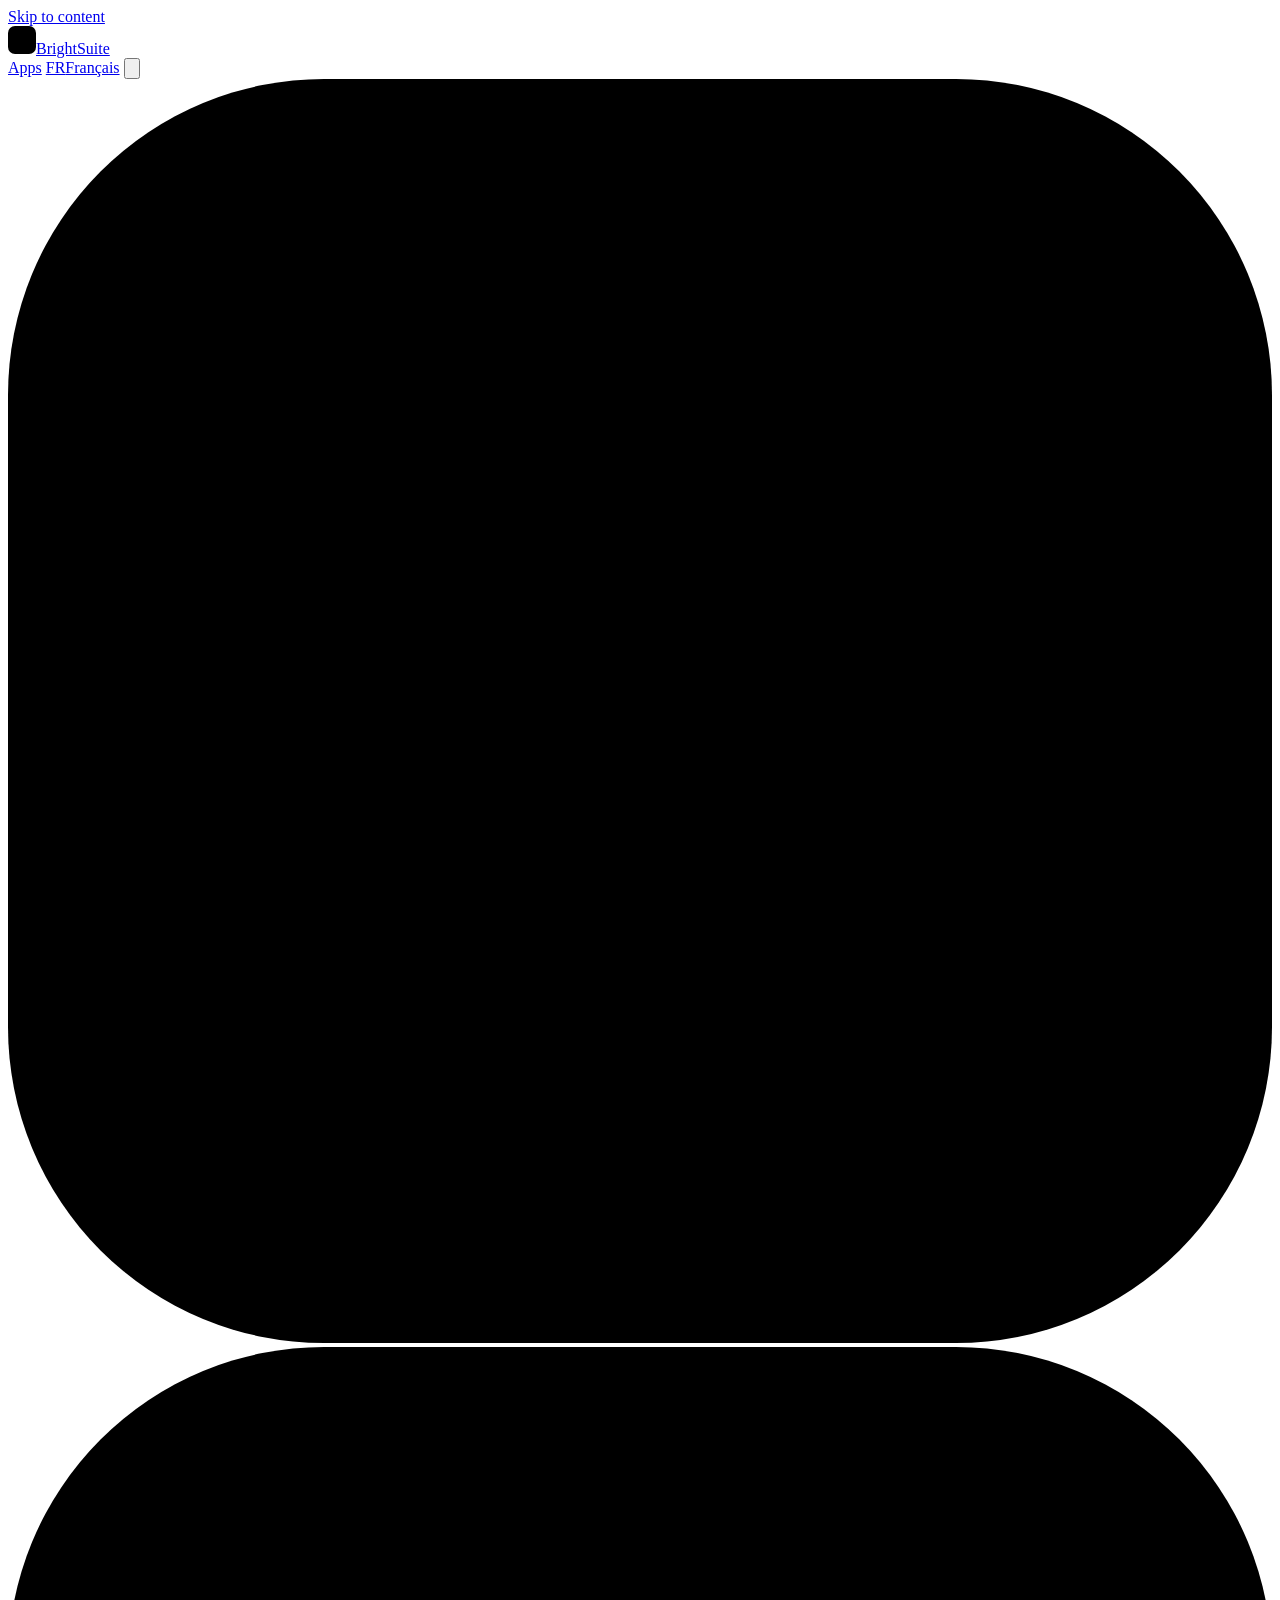
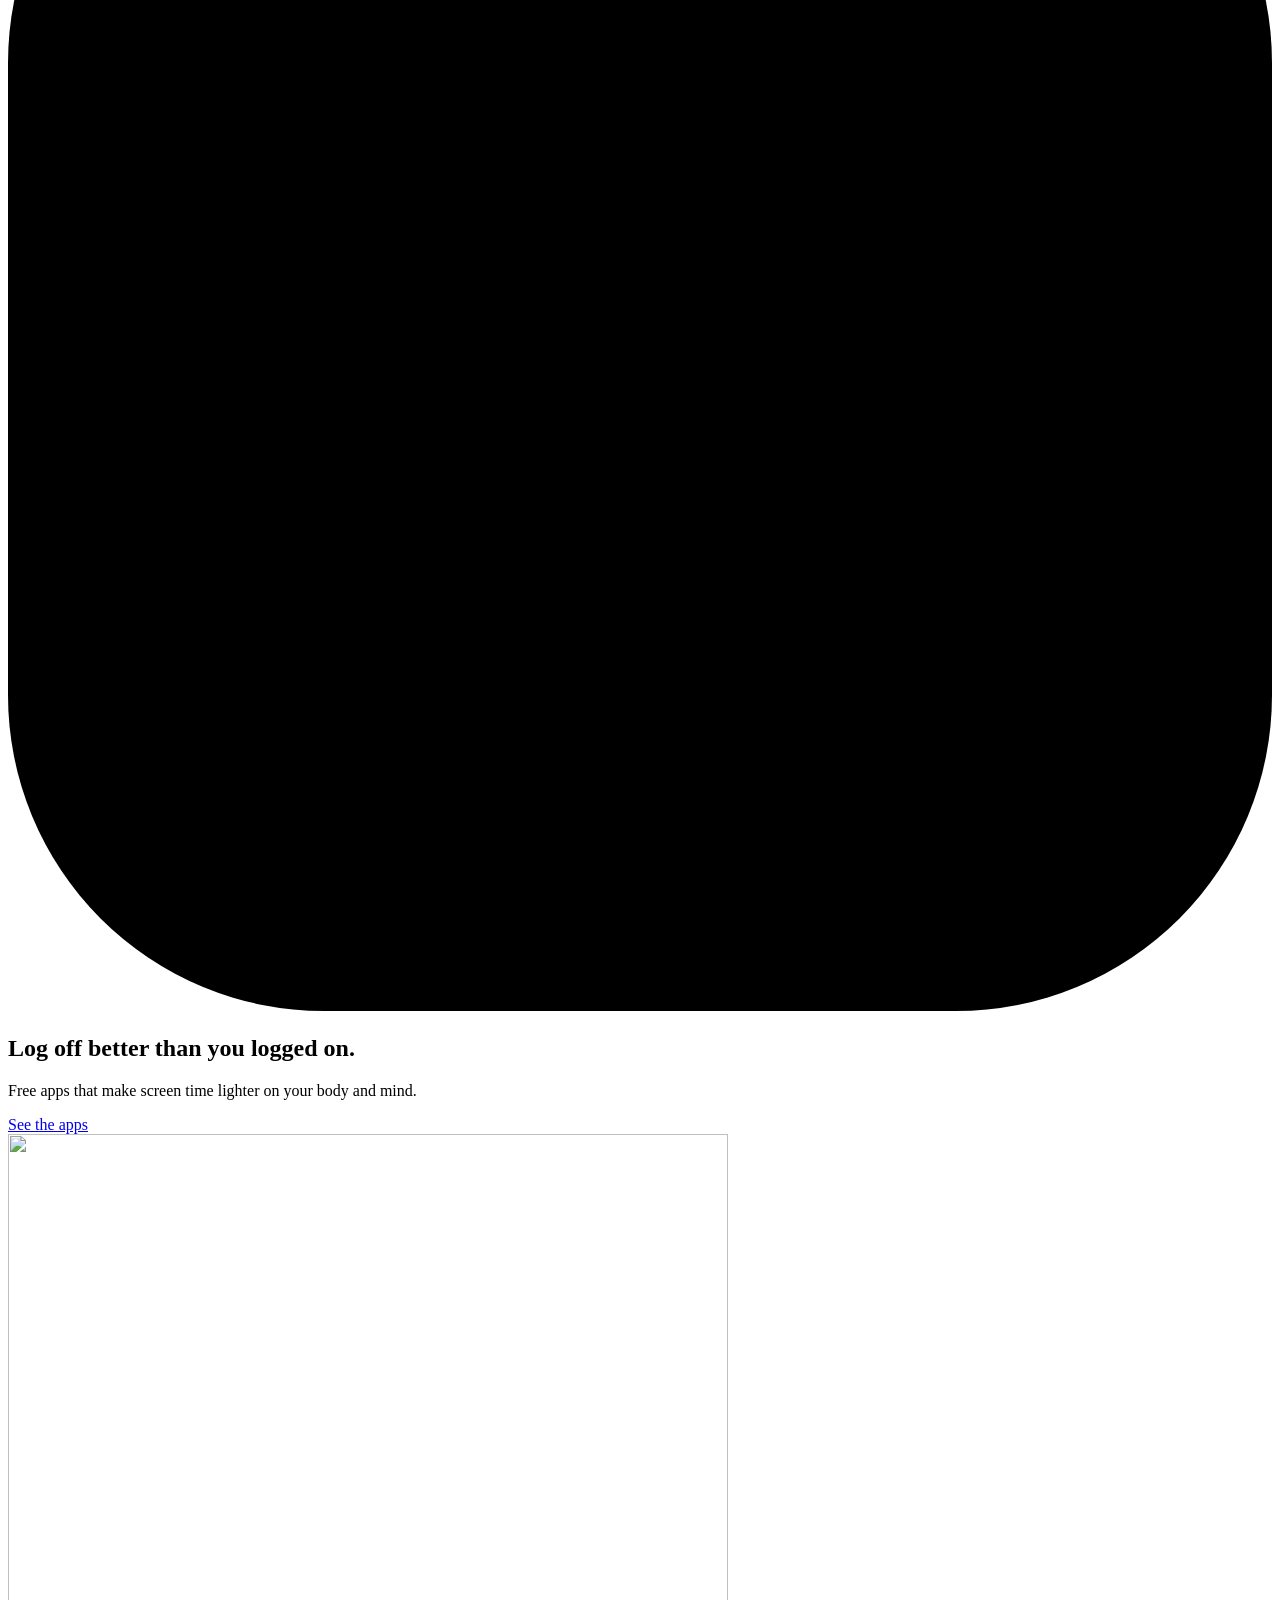
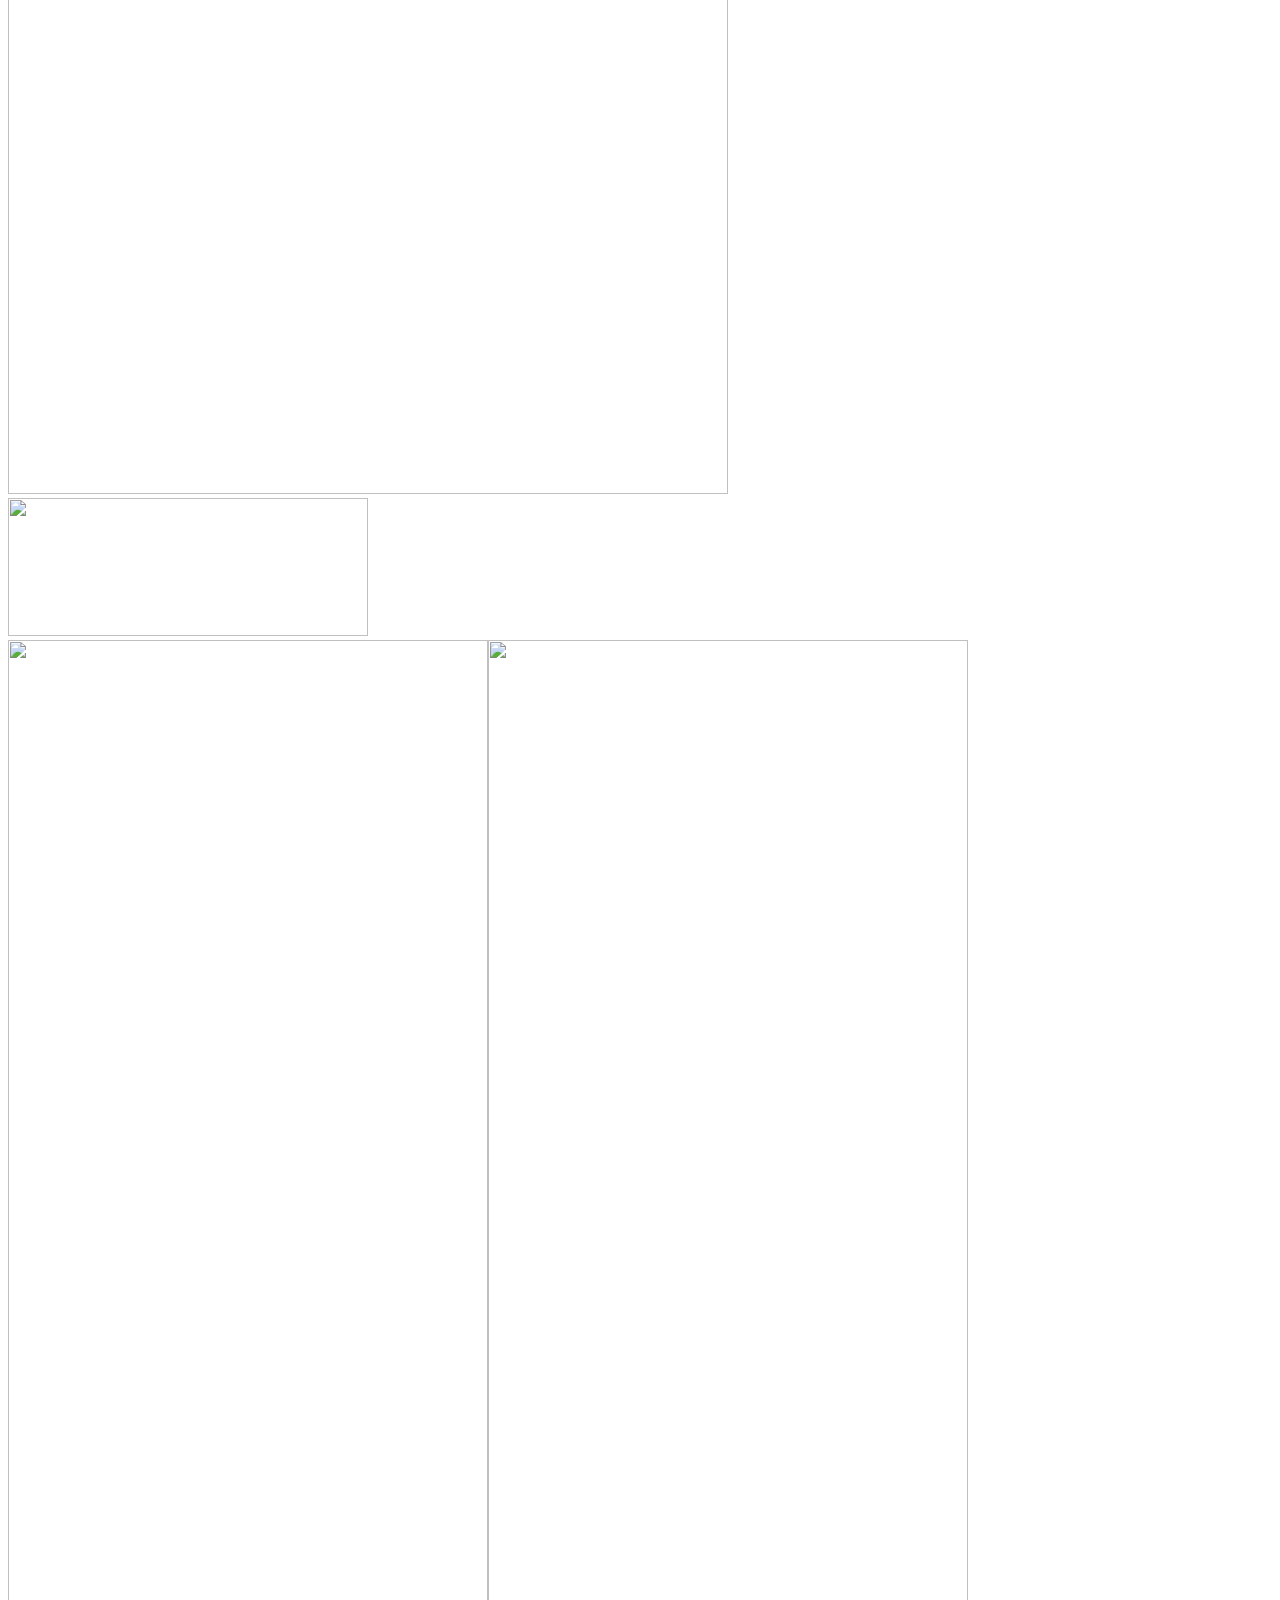
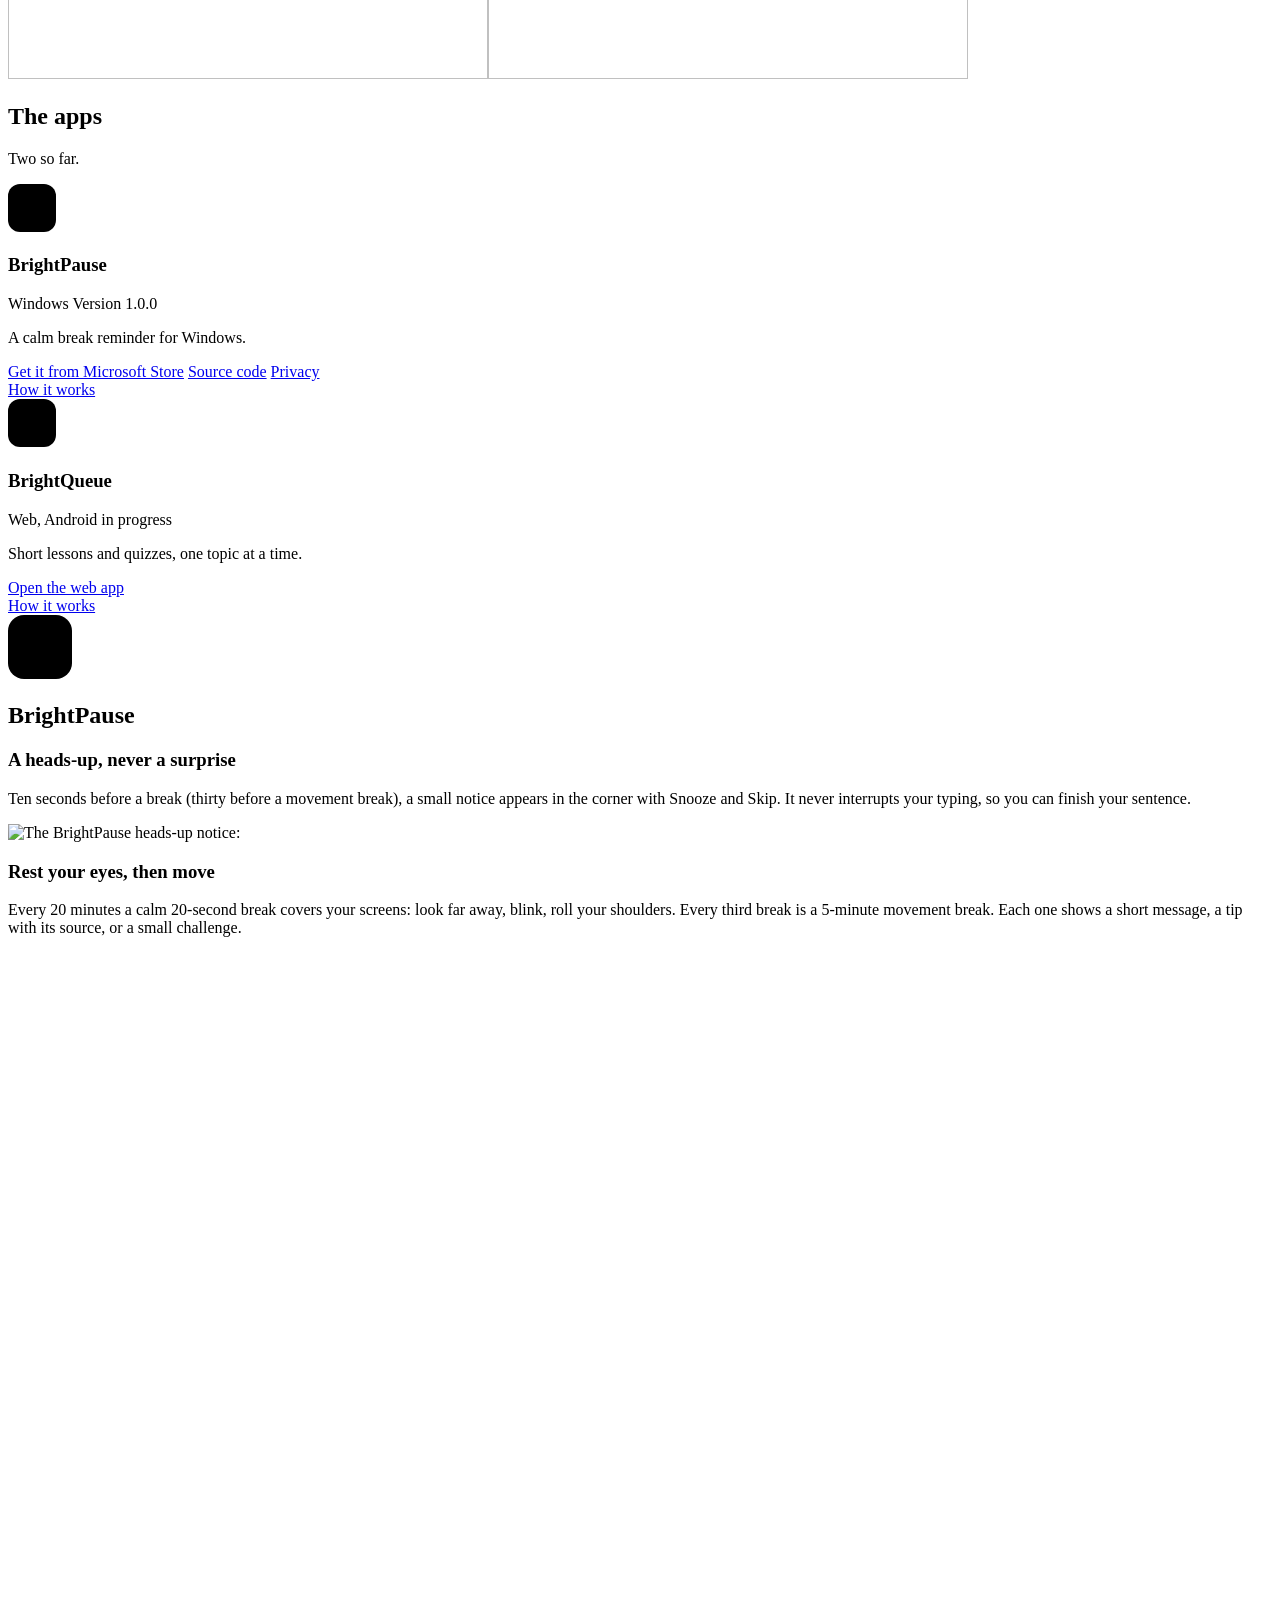
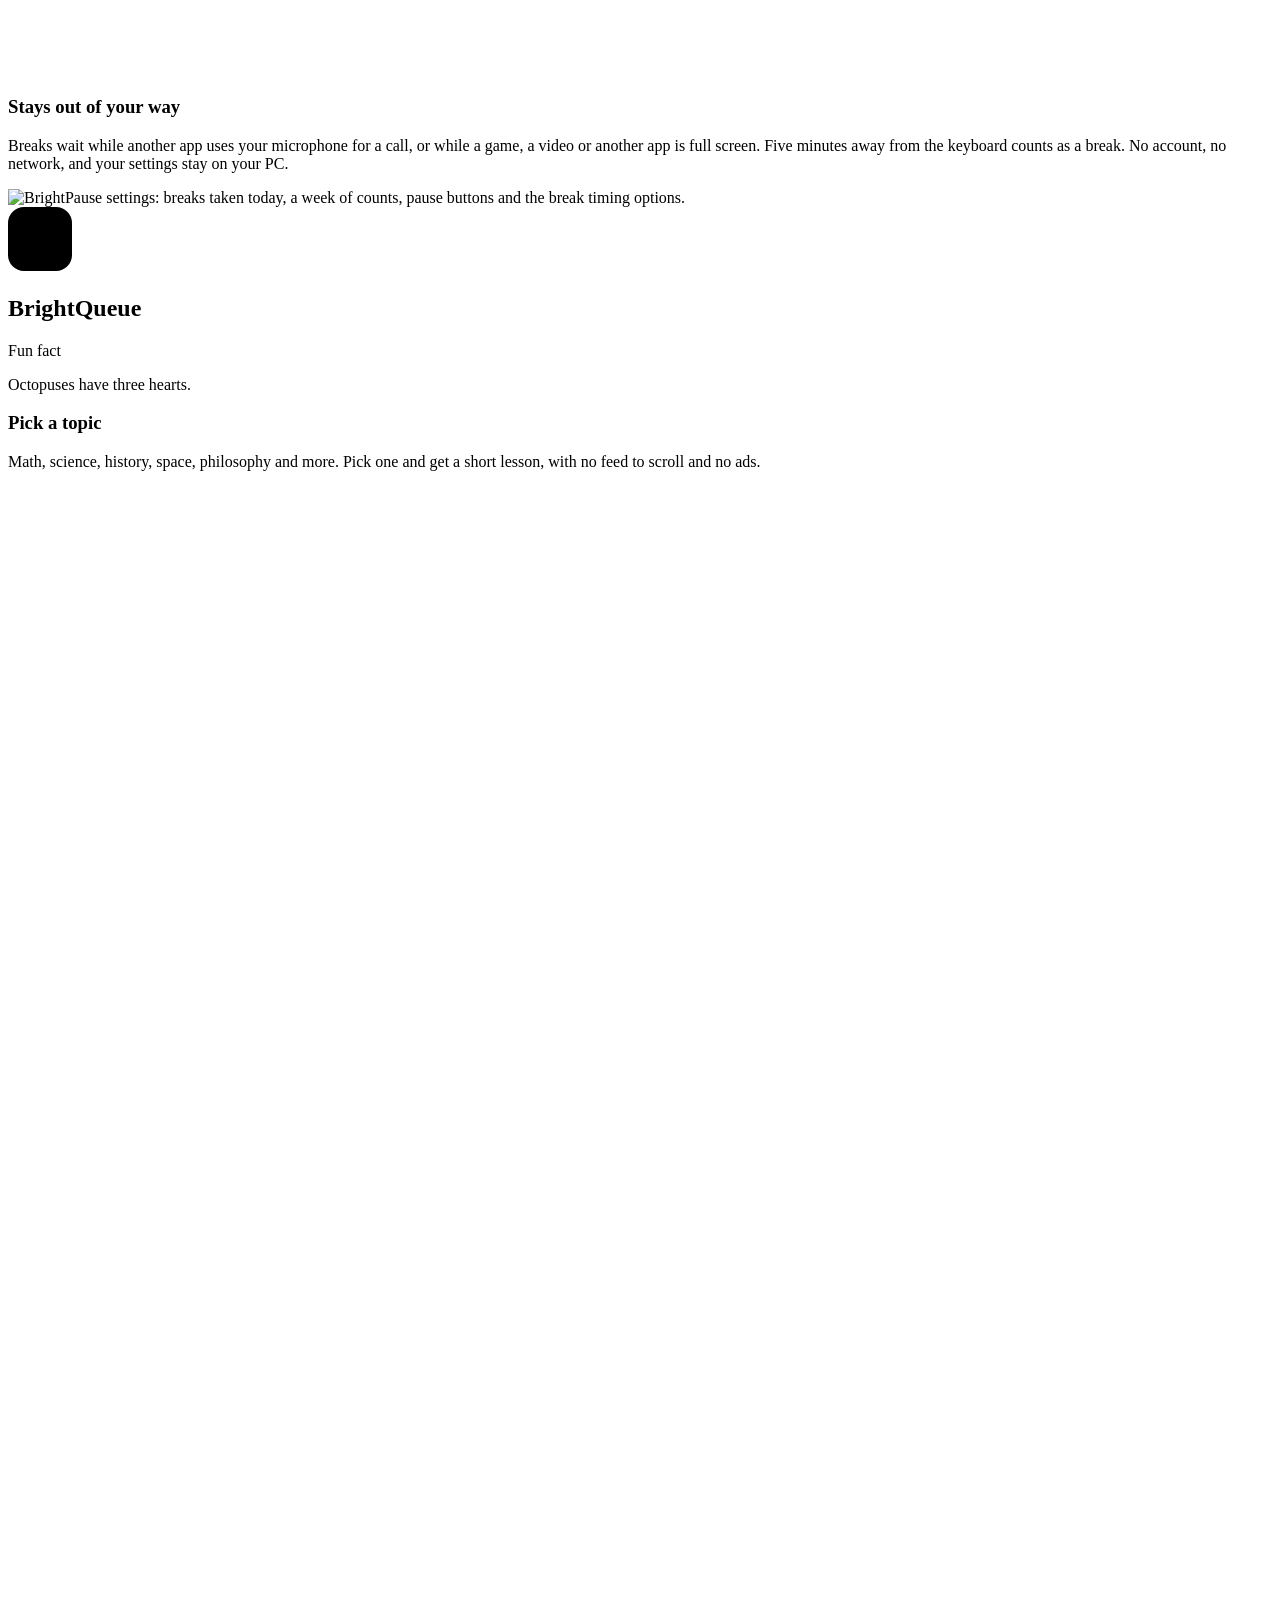
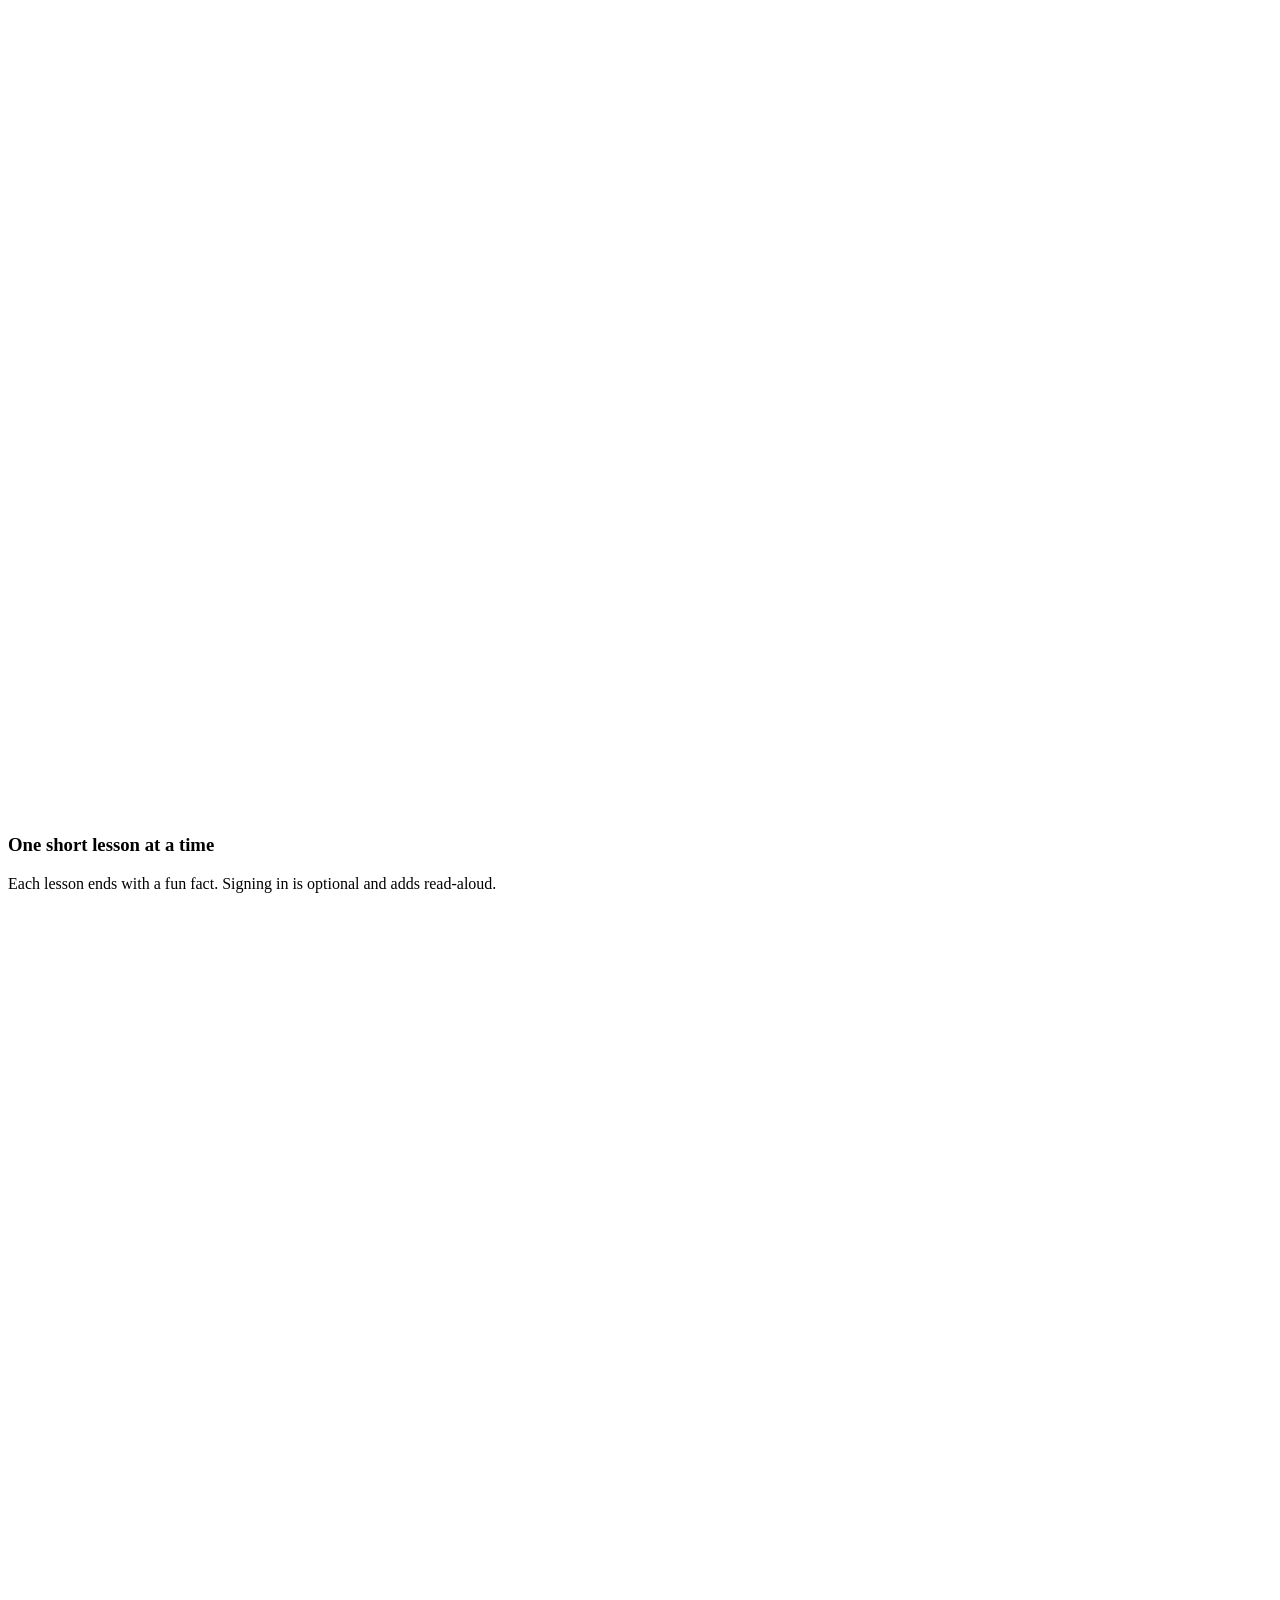
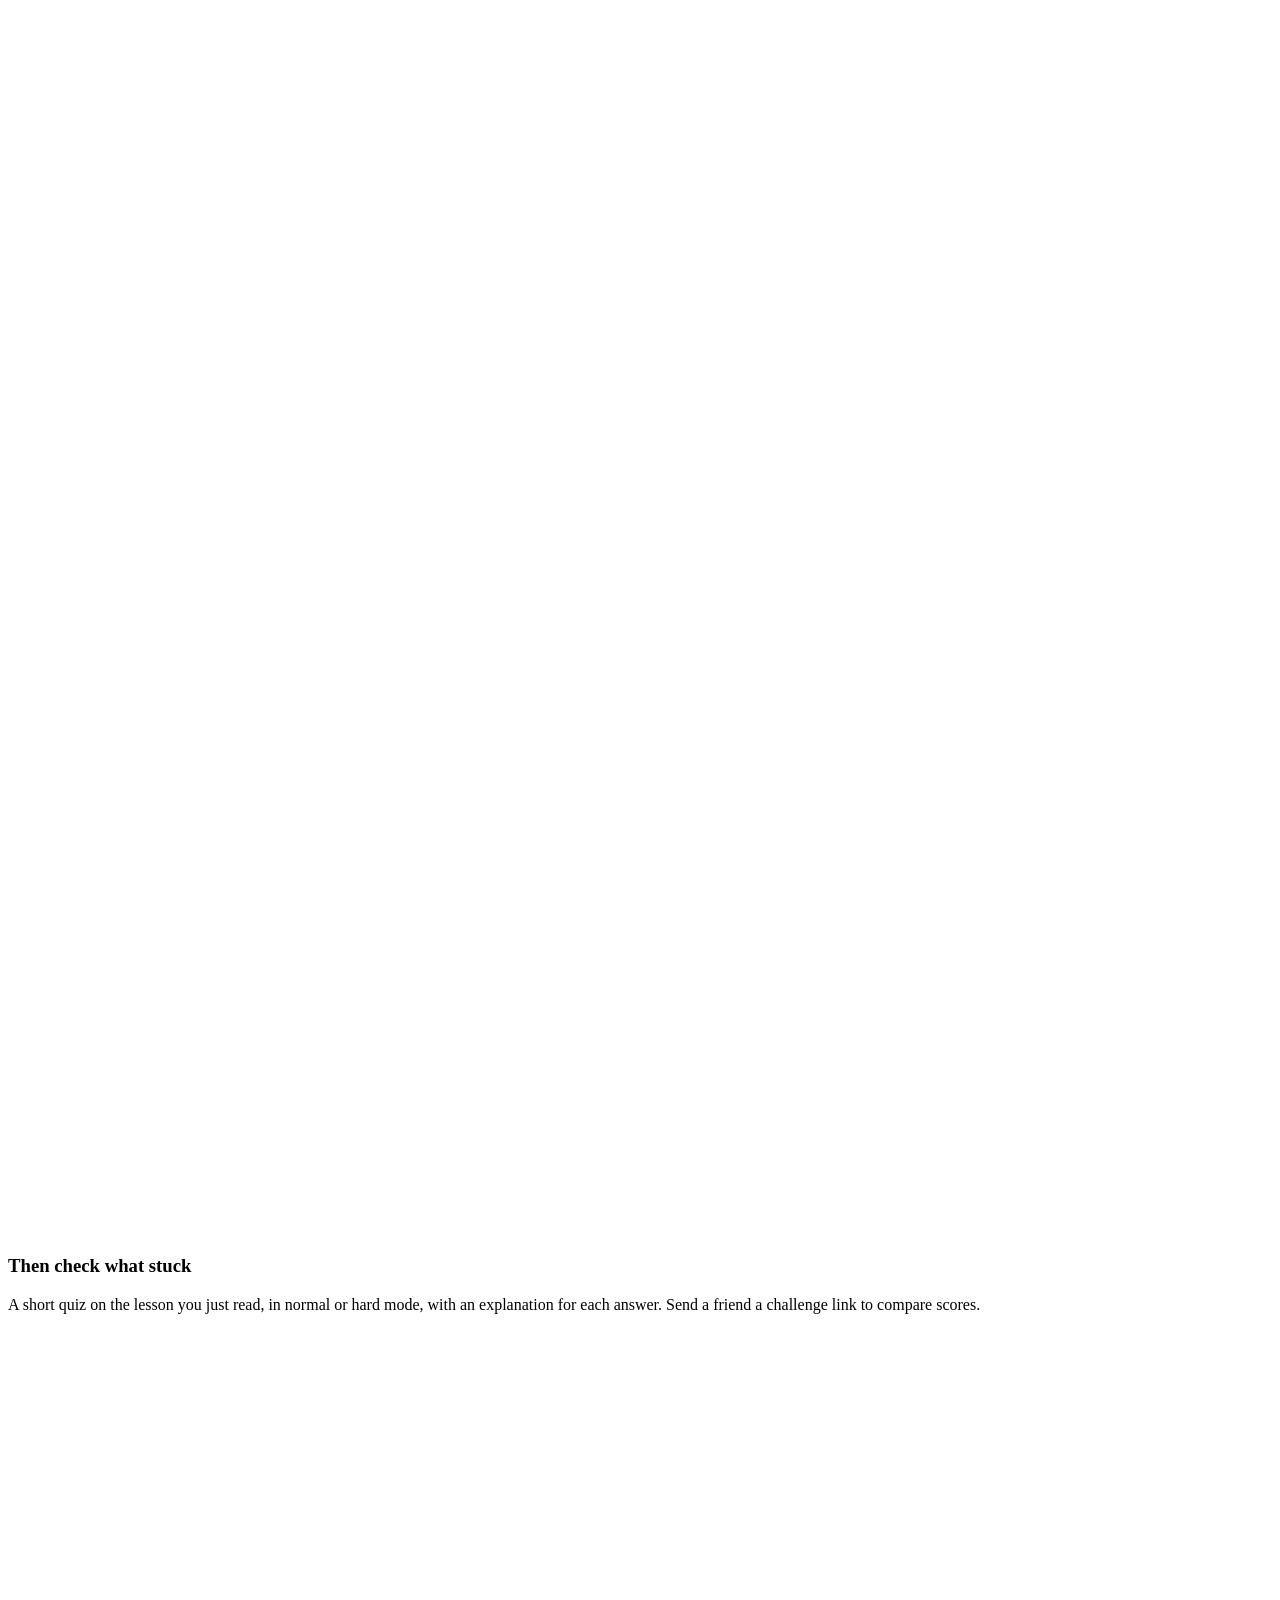
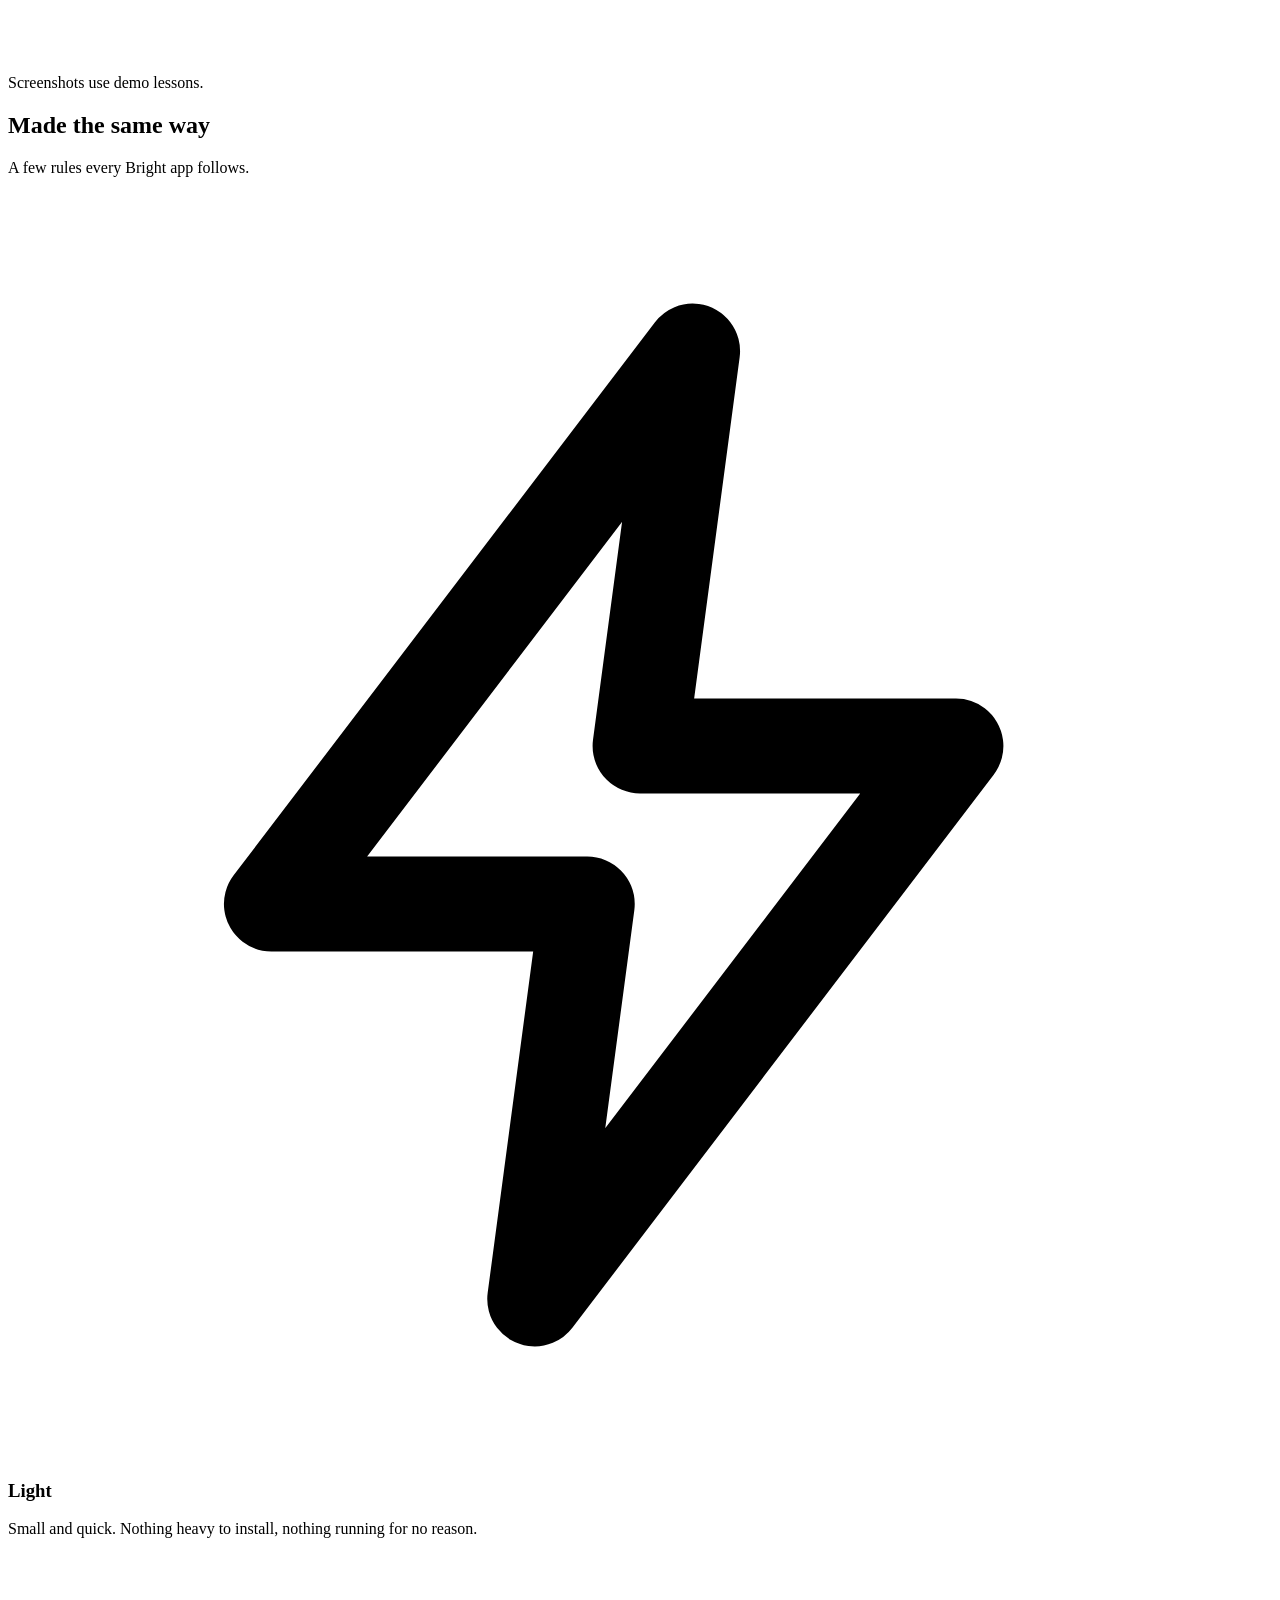
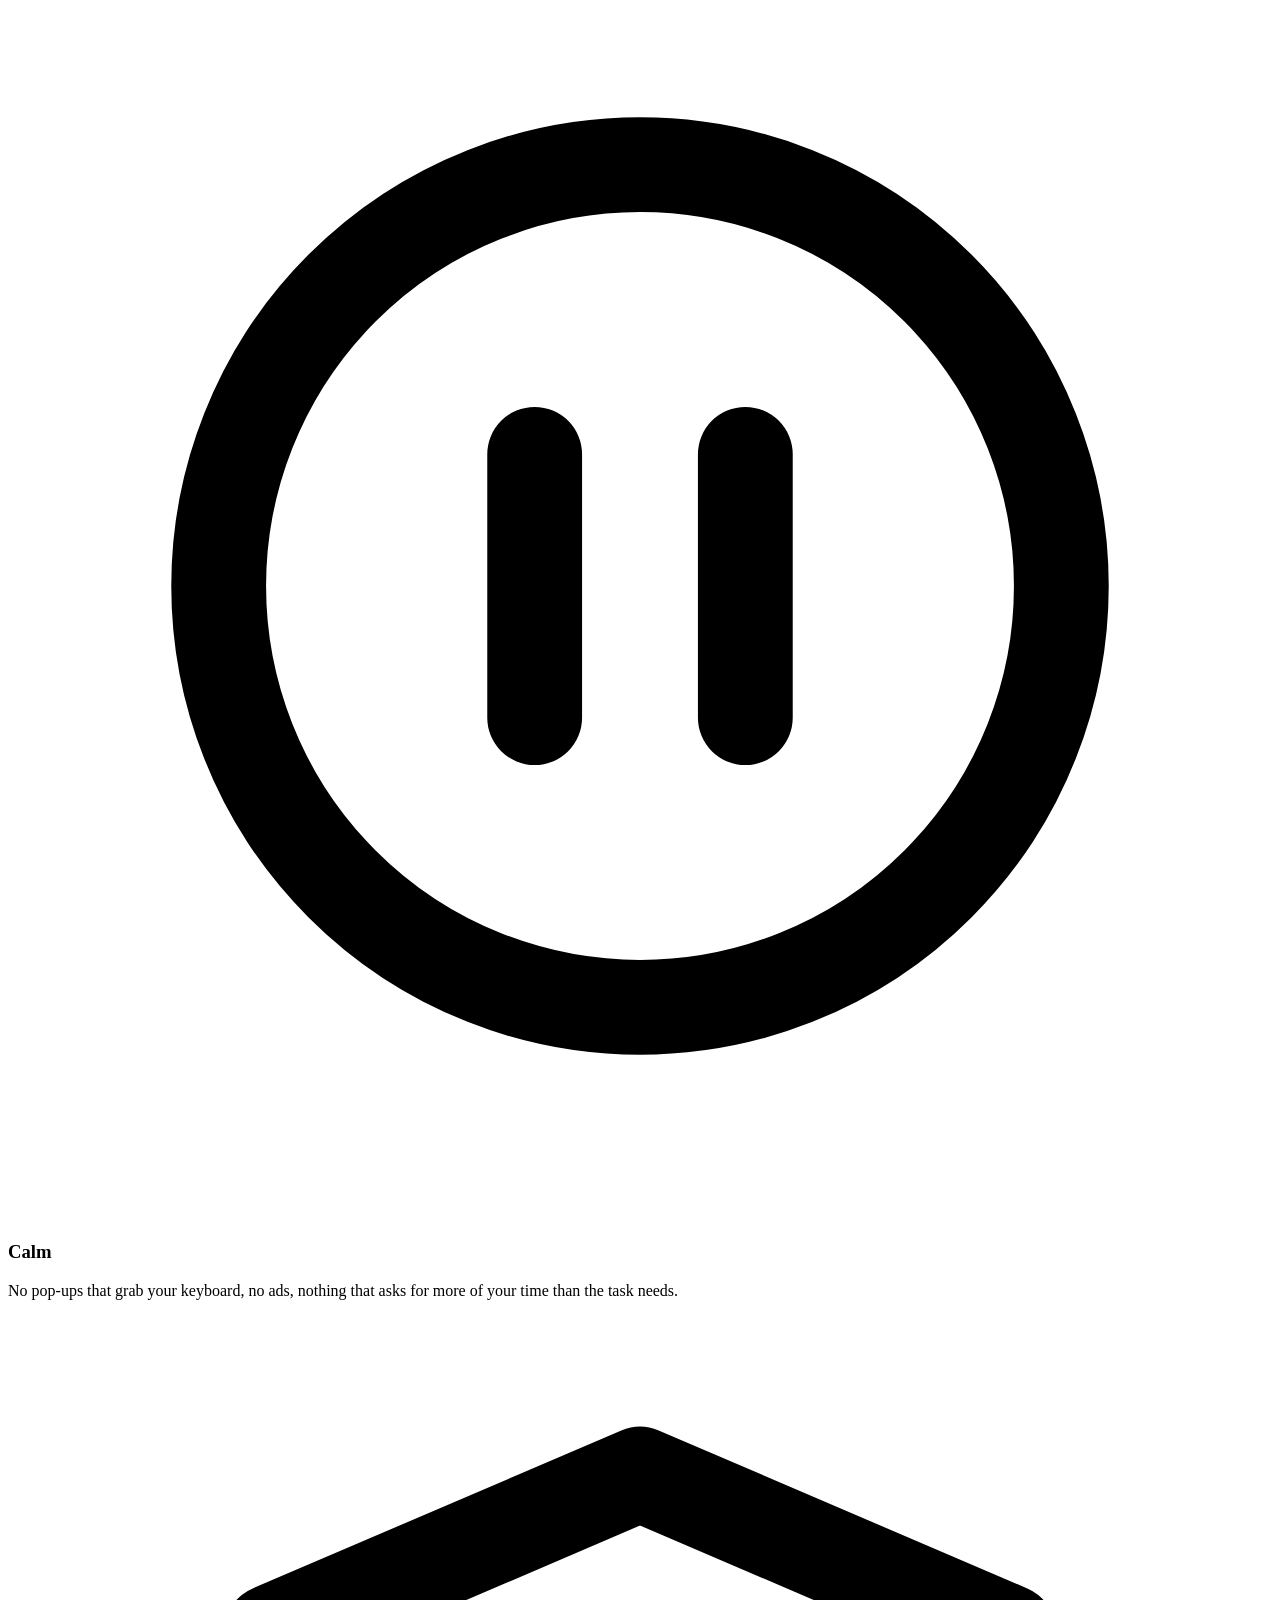
==== commit 2048d32b: "Element themes, Sunburst icons, and one plain line on ad trackers Five themes (Forest default) picke" ====
--- a/docs/index.html
+++ b/docs/index.html
@@ -3,7 +3,7 @@
 <head>
 <meta charset="utf-8">
 <meta name="viewport" content="width=device-width, initial-scale=1">
-<meta http-equiv="Content-Security-Policy" content="default-src 'none'; img-src 'self'; style-src 'self'; font-src 'self'; script-src 'self' 'sha256-pVOdz2u41szLMtV1c6/rHts/Qt6udNZYNK+wdTk3k/w='; base-uri 'none'; form-action 'none'">
+<meta http-equiv="Content-Security-Policy" content="default-src 'none'; img-src 'self'; style-src 'self'; font-src 'self'; script-src 'self' 'sha256-udakPesQ/DP/t9e9ma+2jeEr3Hu42K1uJv4+AXBNyeM='; base-uri 'none'; form-action 'none'">
 <meta name="referrer" content="no-referrer">
 <title>BrightSuite: free apps for body and mind</title>
 <meta name="description" content="Free apps for body and mind: BrightPause and BrightQueue.">
@@ -17,13 +17,13 @@
 <link rel="icon" href="/favicon.svg" type="image/svg+xml">
 <link rel="preload" href="/assets/fonts/inter-latin.woff2" as="font" type="font/woff2" crossorigin>
 <link rel="stylesheet" href="/assets/site.css">
-<script>(function(){var d=document.documentElement;try{var t=localStorage.getItem("theme");if(t==="dark"||t==="light")d.setAttribute("data-theme",t)}catch(e){}if(window.matchMedia&&!matchMedia("(prefers-reduced-motion: reduce)").matches)d.classList.add("tw-wait")})();</script>
+<script>(function(){var d=document.documentElement;try{var t=localStorage.getItem("theme");if(t==="dark"||t==="light")d.setAttribute("data-theme",t)}catch(e){}var e;try{e=localStorage.getItem("el")}catch(x){}if(/^(forest|ocean|sky|space|cave)$/.test(e))d.setAttribute("data-el",e);if(window.matchMedia&&!matchMedia("(prefers-reduced-motion: reduce)").matches)d.classList.add("tw-wait")})();</script>
 <script src="/assets/site.js" defer></script>
 </head>
 <body>
 <a class="skip" href="#main">Skip to content</a>
 <header class="top"><div class="wrap">
-  <a class="brand" href="/" aria-label="BrightSuite home"><svg class="brand-sun" viewBox="64 64 896 896" width="28" height="28" aria-hidden="true"><rect x="64" y="64" width="896" height="896" rx="220" fill="#1f6f54"/><circle cx="512" cy="512" r="205" fill="none" stroke="#f4f1ea" stroke-width="60"/><circle cx="512" cy="512" r="70" fill="#f4f1ea"/><g class="sun-rays" stroke="#f4f1ea" stroke-width="50" stroke-linecap="round"><line x1="789.2" y1="626.8" x2="849.2" y2="651.7"/><line x1="626.8" y1="789.2" x2="651.7" y2="849.2"/><line x1="397.2" y1="789.2" x2="372.3" y2="849.2"/><line x1="234.8" y1="626.8" x2="174.8" y2="651.7"/><line x1="234.8" y1="397.2" x2="174.8" y2="372.3"/><line x1="397.2" y1="234.8" x2="372.3" y2="174.8"/><line x1="626.8" y1="234.8" x2="651.7" y2="174.8"/><line x1="789.2" y1="397.2" x2="849.2" y2="372.3"/></g></svg>BrightSuite</a>
+  <a class="brand" href="/" aria-label="BrightSuite home"><svg xmlns="http://www.w3.org/2000/svg" viewBox="0 0 64 64" class="brand-sun" width="28" height="28" aria-hidden="true"><rect class="bs-tile" width="64" height="64" rx="16"/><g class="bs-mark-s sun-rays" stroke-width="4.4" stroke-linecap="round"><line x1="48.7" y1="32" x2="53.4" y2="32"/><line x1="43.81" y1="43.81" x2="47.13" y2="47.13"/><line x1="32" y1="48.7" x2="32" y2="53.4"/><line x1="20.19" y1="43.81" x2="16.87" y2="47.13"/><line x1="15.3" y1="32" x2="10.6" y2="32"/><line x1="20.19" y1="20.19" x2="16.87" y2="16.87"/><line x1="32" y1="15.3" x2="32" y2="10.6"/><line x1="43.81" y1="20.19" x2="47.13" y2="16.87"/></g><circle class="bs-mark sun-core" cx="32" cy="32" r="11.8"/></svg>BrightSuite</a>
   <nav class="nav" aria-label="Main">
     <a class="hide-xs" href="/#apps">Apps</a>
     <a href="/fr/" hreflang="fr" lang="fr"><span aria-hidden="true">FR</span><span class="sr">Français</span></a>
@@ -33,7 +33,7 @@
 <main id="main">
 
 <section class="hero"><div class="sky" aria-hidden="true"><i class="shoot s1"></i><i class="shoot s2"></i><i class="shoot s3"></i></div><div class="wrap">
-  <svg class="hero-sun hero-day" viewBox="64 64 896 896" aria-hidden="true"><rect x="64" y="64" width="896" height="896" rx="220" fill="#1f6f54"/><g class="sun-core"><circle cx="512" cy="512" r="205" fill="none" stroke="#f4f1ea" stroke-width="60"/><circle cx="512" cy="512" r="70" fill="#f4f1ea"/></g><g class="sun-rays" stroke="#f4f1ea" stroke-width="50" stroke-linecap="round"><line x1="789.2" y1="626.8" x2="849.2" y2="651.7"/><line x1="626.8" y1="789.2" x2="651.7" y2="849.2"/><line x1="397.2" y1="789.2" x2="372.3" y2="849.2"/><line x1="234.8" y1="626.8" x2="174.8" y2="651.7"/><line x1="234.8" y1="397.2" x2="174.8" y2="372.3"/><line x1="397.2" y1="234.8" x2="372.3" y2="174.8"/><line x1="626.8" y1="234.8" x2="651.7" y2="174.8"/><line x1="789.2" y1="397.2" x2="849.2" y2="372.3"/></g></svg><svg class="hero-sun hero-moon" viewBox="0 0 64 64" aria-hidden="true"><rect width="64" height="64" rx="15" fill="#1f6f54"/><circle cx="30" cy="34" r="17" fill="#f4f1ea"/><circle cx="39" cy="27" r="14" fill="#1f6f54"/><circle cx="46" cy="15" r="2" fill="#f4f1ea"/><circle cx="52" cy="26" r="1.4" fill="#f4f1ea"/></svg>
+  <svg xmlns="http://www.w3.org/2000/svg" viewBox="0 0 64 64" class="hero-sun hero-day" aria-hidden="true"><rect class="bs-tile" width="64" height="64" rx="16"/><g class="bs-mark-s sun-rays" stroke-width="4.4" stroke-linecap="round"><line x1="48.7" y1="32" x2="53.4" y2="32"/><line x1="43.81" y1="43.81" x2="47.13" y2="47.13"/><line x1="32" y1="48.7" x2="32" y2="53.4"/><line x1="20.19" y1="43.81" x2="16.87" y2="47.13"/><line x1="15.3" y1="32" x2="10.6" y2="32"/><line x1="20.19" y1="20.19" x2="16.87" y2="16.87"/><line x1="32" y1="15.3" x2="32" y2="10.6"/><line x1="43.81" y1="20.19" x2="47.13" y2="16.87"/></g><circle class="bs-mark sun-core" cx="32" cy="32" r="11.8"/></svg><svg class="hero-sun hero-moon" viewBox="0 0 64 64" aria-hidden="true"><rect class="bs-tile" width="64" height="64" rx="16"/><circle class="bs-mark" cx="30" cy="34" r="17"/><circle class="bs-tile" cx="39" cy="27" r="14"/><circle class="bs-mark" cx="46" cy="15" r="2"/><circle class="bs-mark" cx="52" cy="26" r="1.4"/></svg>
   <h1 class="tw">Log off better than you logged on.</h1>
   <p class="lead">Free apps that make screen time lighter on your body and mind.</p>
   <div class="actions">
@@ -45,7 +45,7 @@
       <img class="desk-note" src="/assets/img/pause-headsup.webp" width="360" height="138" alt="">
       <div class="desk-bar"></div>
     </div>
-    <div class="phone"><picture><source media="(prefers-color-scheme: dark)" srcset="/assets/img/queue-phone-dark.webp"><img src="/assets/img/queue-phone-light.webp" width="480" height="1039" alt=""></picture></div>
+    <div class="phone"><img class="day-only" src="/assets/img/queue-phone-light.webp" width="480" height="1039" alt="" loading="lazy"><img class="night-only" src="/assets/img/queue-phone-dark.webp" width="480" height="1039" alt="" loading="lazy"></div>
   </div>
 </div></section>
 
@@ -53,7 +53,7 @@
   <div class="section-head"><h2 id="apps-h">The apps</h2><p>Two so far.</p></div>
   <div class="apps">
     <article class="app">
-      <div class="app-title"><img src="/assets/logo/brightpause.svg" alt="" width="48" height="48"><div><h3>BrightPause</h3><p class="tag">Windows <span class="ver">Version 1.0.0</span></p></div></div>
+      <div class="app-title"><svg xmlns="http://www.w3.org/2000/svg" viewBox="0 0 64 64" width="48" height="48" aria-hidden="true"><rect class="bs-tile" width="64" height="64" rx="16"/><g class="bs-mark-s sun-rays" stroke-width="4.4" stroke-linecap="round"><line x1="48.7" y1="32" x2="53.4" y2="32"/><line x1="43.81" y1="43.81" x2="47.13" y2="47.13"/><line x1="32" y1="48.7" x2="32" y2="53.4"/><line x1="20.19" y1="43.81" x2="16.87" y2="47.13"/><line x1="15.3" y1="32" x2="10.6" y2="32"/><line x1="20.19" y1="20.19" x2="16.87" y2="16.87"/><line x1="32" y1="15.3" x2="32" y2="10.6"/><line x1="43.81" y1="20.19" x2="47.13" y2="16.87"/></g><circle class="bs-mark sun-core" cx="32" cy="32" r="11.8"/><g class="bs-tile"><rect x="25.83" y="25.53" width="4.4" height="12.94" rx="2.2"/><rect x="33.77" y="25.53" width="4.4" height="12.94" rx="2.2"/></g></svg><div><h3>BrightPause</h3><p class="tag">Windows <span class="ver">Version 1.0.0</span></p></div></div>
       <p class="pitch">A calm break reminder for Windows.</p>
       <div class="links">
         <a class="btn btn-primary" href="https://apps.microsoft.com/detail/9N9B4C21TLDL">Get it from Microsoft Store</a>
@@ -63,7 +63,7 @@
       <a class="more" href="#brightpause">How it works</a>
     </article>
     <article class="app">
-      <div class="app-title"><img src="/assets/logo/brightqueue.svg" alt="" width="48" height="48"><div><h3>BrightQueue</h3><p class="tag">Web, Android in progress</p></div></div>
+      <div class="app-title"><svg xmlns="http://www.w3.org/2000/svg" viewBox="0 0 64 64" width="48" height="48" aria-hidden="true"><rect class="bs-tile" width="64" height="64" rx="16"/><g class="bs-mark-s sun-rays" stroke-width="4.4" stroke-linecap="round"><line x1="48.7" y1="32" x2="53.4" y2="32"/><line x1="43.81" y1="43.81" x2="47.13" y2="47.13"/><line x1="32" y1="48.7" x2="32" y2="53.4"/><line x1="20.19" y1="43.81" x2="16.87" y2="47.13"/><line x1="15.3" y1="32" x2="10.6" y2="32"/><line x1="20.19" y1="20.19" x2="16.87" y2="16.87"/><line x1="32" y1="15.3" x2="32" y2="10.6"/><line x1="43.81" y1="20.19" x2="47.13" y2="16.87"/></g><circle class="bs-mark sun-core" cx="32" cy="32" r="11.8"/><g class="bs-tile-s" fill="none" stroke-width="1.9" stroke-linejoin="round" stroke-linecap="round"><path d="M32 28.4 C29.6 26.9 26.8 26.7 24.6 27.4 V36 C26.8 35.3 29.6 35.5 32 37 C34.4 35.5 37.2 35.3 39.4 36 V27.4 C37.2 26.7 34.4 26.9 32 28.4 Z"/><path d="M32 28.4 V36.6"/></g></svg><div><h3>BrightQueue</h3><p class="tag">Web, Android in progress</p></div></div>
       <p class="pitch">Short lessons and quizzes, one topic at a time.</p>
       <div class="links">
         <a class="btn btn-primary" href="https://brightqueue.vercel.app">Open the web app</a>
@@ -75,7 +75,7 @@
 </div></section>
 
 <section class="section app-section" id="brightpause" aria-labelledby="bp-h"><div class="wrap">
-  <div class="section-head"><img src="/assets/logo/brightpause.svg" alt="" width="64" height="64"><h2 id="bp-h">BrightPause</h2>
+  <div class="section-head"><svg xmlns="http://www.w3.org/2000/svg" viewBox="0 0 64 64" width="64" height="64" aria-hidden="true"><rect class="bs-tile" width="64" height="64" rx="16"/><g class="bs-mark-s sun-rays" stroke-width="4.4" stroke-linecap="round"><line x1="48.7" y1="32" x2="53.4" y2="32"/><line x1="43.81" y1="43.81" x2="47.13" y2="47.13"/><line x1="32" y1="48.7" x2="32" y2="53.4"/><line x1="20.19" y1="43.81" x2="16.87" y2="47.13"/><line x1="15.3" y1="32" x2="10.6" y2="32"/><line x1="20.19" y1="20.19" x2="16.87" y2="16.87"/><line x1="32" y1="15.3" x2="32" y2="10.6"/><line x1="43.81" y1="20.19" x2="47.13" y2="16.87"/></g><circle class="bs-mark sun-core" cx="32" cy="32" r="11.8"/><g class="bs-tile"><rect x="25.83" y="25.53" width="4.4" height="12.94" rx="2.2"/><rect x="33.77" y="25.53" width="4.4" height="12.94" rx="2.2"/></g></svg><h2 id="bp-h">BrightPause</h2>
     <button class="btn btn-ghost try" type="button" data-break hidden>Try a 20-second break</button></div>
   <dialog class="breakdlg" aria-labelledby="dlg-h">
     <p class="dlg-kicker">Eye break · 20 seconds</p>
@@ -100,20 +100,20 @@
 </div></section>
 
 <section class="section app-section band" id="brightqueue" aria-labelledby="bq-h"><div class="wrap">
-  <div class="section-head"><img src="/assets/logo/brightqueue.svg" alt="" width="64" height="64"><h2 id="bq-h">BrightQueue</h2>
+  <div class="section-head"><svg xmlns="http://www.w3.org/2000/svg" viewBox="0 0 64 64" width="64" height="64" aria-hidden="true"><rect class="bs-tile" width="64" height="64" rx="16"/><g class="bs-mark-s sun-rays" stroke-width="4.4" stroke-linecap="round"><line x1="48.7" y1="32" x2="53.4" y2="32"/><line x1="43.81" y1="43.81" x2="47.13" y2="47.13"/><line x1="32" y1="48.7" x2="32" y2="53.4"/><line x1="20.19" y1="43.81" x2="16.87" y2="47.13"/><line x1="15.3" y1="32" x2="10.6" y2="32"/><line x1="20.19" y1="20.19" x2="16.87" y2="16.87"/><line x1="32" y1="15.3" x2="32" y2="10.6"/><line x1="43.81" y1="20.19" x2="47.13" y2="16.87"/></g><circle class="bs-mark sun-core" cx="32" cy="32" r="11.8"/><g class="bs-tile-s" fill="none" stroke-width="1.9" stroke-linejoin="round" stroke-linecap="round"><path d="M32 28.4 C29.6 26.9 26.8 26.7 24.6 27.4 V36 C26.8 35.3 29.6 35.5 32 37 C34.4 35.5 37.2 35.3 39.4 36 V27.4 C37.2 26.7 34.4 26.9 32 28.4 Z"/><path d="M32 28.4 V36.6"/></g></svg><h2 id="bq-h">BrightQueue</h2>
     <div class="fact" data-facts="Octopuses have three hearts.|A day on Venus is longer than its year.|Botanically, bananas are berries and strawberries are not.|Honey can stay edible for thousands of years."><span class="fact-label">Fun fact</span><p class="fact-text" aria-live="polite">Octopuses have three hearts.</p><button class="fact-next" type="button" hidden>Another one</button></div></div>
   
     <div class="feature">
       <div class="feature-text"><h3>Pick a topic</h3><p>Math, science, history, space, philosophy and more. Pick one and get a short lesson, with no feed to scroll and no ads.</p></div>
-      <div class="feature-media"><div class="frame tall"><picture><source media="(prefers-color-scheme: dark)" srcset="/assets/img/queue-home-dark-480.webp 480w, /assets/img/queue-home-dark-720.webp 720w" sizes="(min-width: 900px) 380px, min(380px, calc(100vw - 32px))"><img src="/assets/img/queue-home-light-720.webp" srcset="/assets/img/queue-home-light-480.webp 480w, /assets/img/queue-home-light-720.webp 720w" sizes="(min-width: 900px) 380px, min(380px, calc(100vw - 32px))" width="720" height="960" alt="BrightQueue's home page: "What do you want to learn today?" above a grid of topics." loading="lazy" decoding="async"></picture></div></div>
+      <div class="feature-media"><div class="frame tall"><img class="day-only" src="/assets/img/queue-home-light-720.webp" srcset="/assets/img/queue-home-light-480.webp 480w, /assets/img/queue-home-light-720.webp 720w" sizes="(min-width: 900px) 380px, min(380px, calc(100vw - 32px))" width="720" height="960" alt="BrightQueue's home page: "What do you want to learn today?" above a grid of topics." loading="lazy" decoding="async"><img class="night-only" src="/assets/img/queue-home-dark-720.webp" srcset="/assets/img/queue-home-dark-480.webp 480w, /assets/img/queue-home-dark-720.webp 720w" sizes="(min-width: 900px) 380px, min(380px, calc(100vw - 32px))" width="720" height="960" alt="BrightQueue's home page: "What do you want to learn today?" above a grid of topics." loading="lazy" decoding="async"></div></div>
     </div>
     <div class="feature flip">
       <div class="feature-text"><h3>One short lesson at a time</h3><p>Each lesson ends with a fun fact. Signing in is optional and adds read-aloud.</p></div>
-      <div class="feature-media"><div class="frame tall"><picture><source media="(prefers-color-scheme: dark)" srcset="/assets/img/queue-lesson-dark-480.webp 480w, /assets/img/queue-lesson-dark-720.webp 720w" sizes="(min-width: 900px) 380px, min(380px, calc(100vw - 32px))"><img src="/assets/img/queue-lesson-light-720.webp" srcset="/assets/img/queue-lesson-light-480.webp 480w, /assets/img/queue-lesson-light-720.webp 720w" sizes="(min-width: 900px) 380px, min(380px, calc(100vw - 32px))" width="720" height="960" alt="A BrightQueue lesson titled "Why the sky is blue", with a Listen button." loading="lazy" decoding="async"></picture></div></div>
+      <div class="feature-media"><div class="frame tall"><img class="day-only" src="/assets/img/queue-lesson-light-720.webp" srcset="/assets/img/queue-lesson-light-480.webp 480w, /assets/img/queue-lesson-light-720.webp 720w" sizes="(min-width: 900px) 380px, min(380px, calc(100vw - 32px))" width="720" height="960" alt="A BrightQueue lesson titled "Why the sky is blue", with a Listen button." loading="lazy" decoding="async"><img class="night-only" src="/assets/img/queue-lesson-dark-720.webp" srcset="/assets/img/queue-lesson-dark-480.webp 480w, /assets/img/queue-lesson-dark-720.webp 720w" sizes="(min-width: 900px) 380px, min(380px, calc(100vw - 32px))" width="720" height="960" alt="A BrightQueue lesson titled "Why the sky is blue", with a Listen button." loading="lazy" decoding="async"></div></div>
     </div>
     <div class="feature">
       <div class="feature-text"><h3>Then check what stuck</h3><p>A short quiz on the lesson you just read, in normal or hard mode, with an explanation for each answer. Send a friend a challenge link to compare scores.</p></div>
-      <div class="feature-media"><div class="frame tall"><picture><source media="(prefers-color-scheme: dark)" srcset="/assets/img/queue-quiz-dark-480.webp 480w, /assets/img/queue-quiz-dark-720.webp 720w" sizes="(min-width: 900px) 380px, min(380px, calc(100vw - 32px))"><img src="/assets/img/queue-quiz-light-720.webp" srcset="/assets/img/queue-quiz-light-480.webp 480w, /assets/img/queue-quiz-light-720.webp 720w" sizes="(min-width: 900px) 380px, min(380px, calc(100vw - 32px))" width="720" height="960" alt="A BrightQueue quiz on the sky lesson, with four answers per question." loading="lazy" decoding="async"></picture></div></div>
+      <div class="feature-media"><div class="frame tall"><img class="day-only" src="/assets/img/queue-quiz-light-720.webp" srcset="/assets/img/queue-quiz-light-480.webp 480w, /assets/img/queue-quiz-light-720.webp 720w" sizes="(min-width: 900px) 380px, min(380px, calc(100vw - 32px))" width="720" height="960" alt="A BrightQueue quiz on the sky lesson, with four answers per question." loading="lazy" decoding="async"><img class="night-only" src="/assets/img/queue-quiz-dark-720.webp" srcset="/assets/img/queue-quiz-dark-480.webp 480w, /assets/img/queue-quiz-dark-720.webp 720w" sizes="(min-width: 900px) 380px, min(380px, calc(100vw - 32px))" width="720" height="960" alt="A BrightQueue quiz on the sky lesson, with four answers per question." loading="lazy" decoding="async"></div></div>
     </div>
   <p class="caption">Screenshots use demo lessons.</p>
 </div></section>
@@ -123,7 +123,7 @@
   <div class="principles">
     <div><div class="icon-dot"><svg viewBox="0 0 24 24" fill="none" stroke="currentColor" stroke-width="1.8" stroke-linecap="round" stroke-linejoin="round" aria-hidden="true"><path d="M13 3L5 13.5h6L10 21l8-10.5h-6z"/></svg></div><h3>Light</h3><p>Small and quick. Nothing heavy to install, nothing running for no reason.</p></div>
     <div><div class="icon-dot"><svg viewBox="0 0 24 24" fill="none" stroke="currentColor" stroke-width="1.8" stroke-linecap="round" aria-hidden="true"><circle cx="12" cy="12" r="8"/><path d="M10 9.5v5M14 9.5v5"/></svg></div><h3>Calm</h3><p>No pop-ups that grab your keyboard, no ads, nothing that asks for more of your time than the task needs.</p></div>
-    <div><div class="icon-dot"><svg viewBox="0 0 24 24" fill="none" stroke="currentColor" stroke-width="1.8" stroke-linecap="round" stroke-linejoin="round" aria-hidden="true"><path d="M12 3l7 3v5c0 4.5-3 8-7 10-4-2-7-5.5-7-10V6z"/><path d="M9 12l2 2 4-4"/></svg></div><h3>Plain about data</h3><p>Each app tells you in plain words what it does with your data.</p></div>
+    <div><div class="icon-dot"><svg viewBox="0 0 24 24" fill="none" stroke="currentColor" stroke-width="1.8" stroke-linecap="round" stroke-linejoin="round" aria-hidden="true"><path d="M12 3l7 3v5c0 4.5-3 8-7 10-4-2-7-5.5-7-10V6z"/><path d="M9 12l2 2 4-4"/></svg></div><h3>Plain about data</h3><p>No ad trackers, and each app tells you in plain words what it does with your data.</p></div>
   </div>
 </div></section>
 </main>
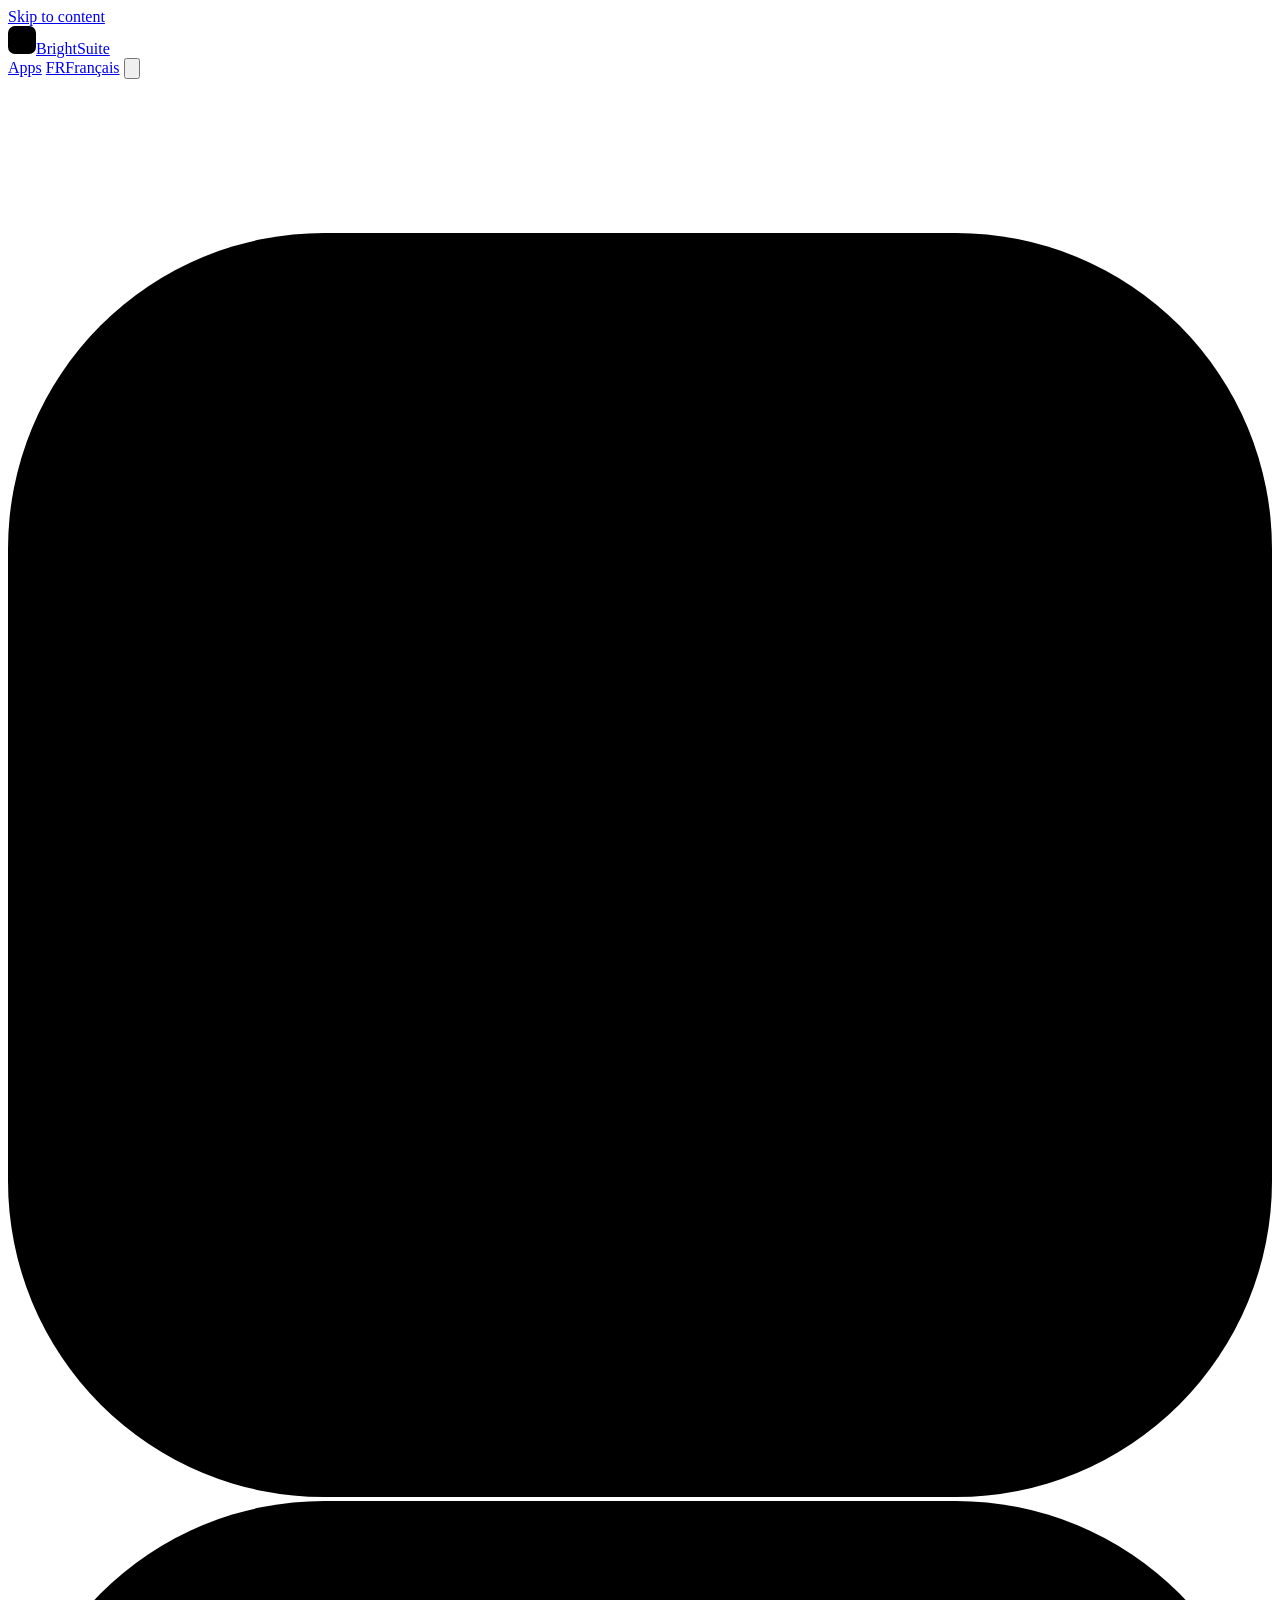
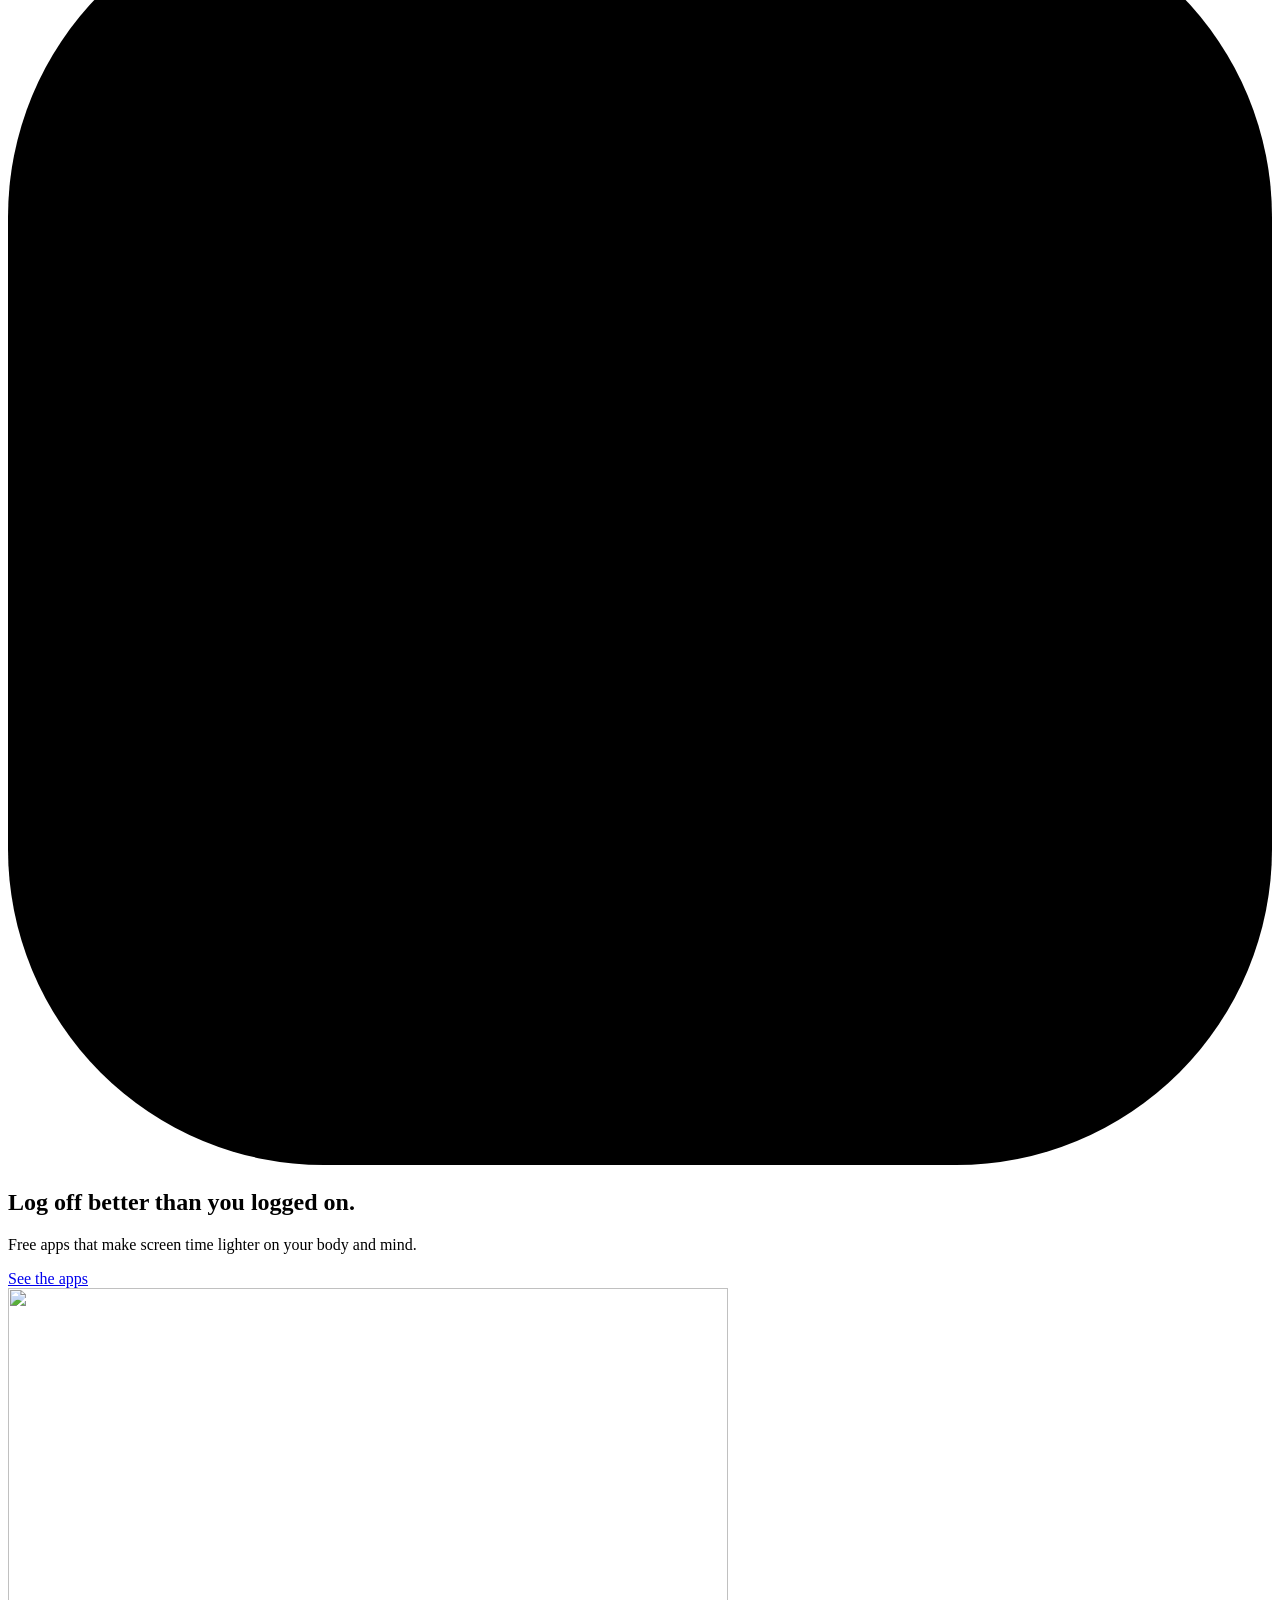
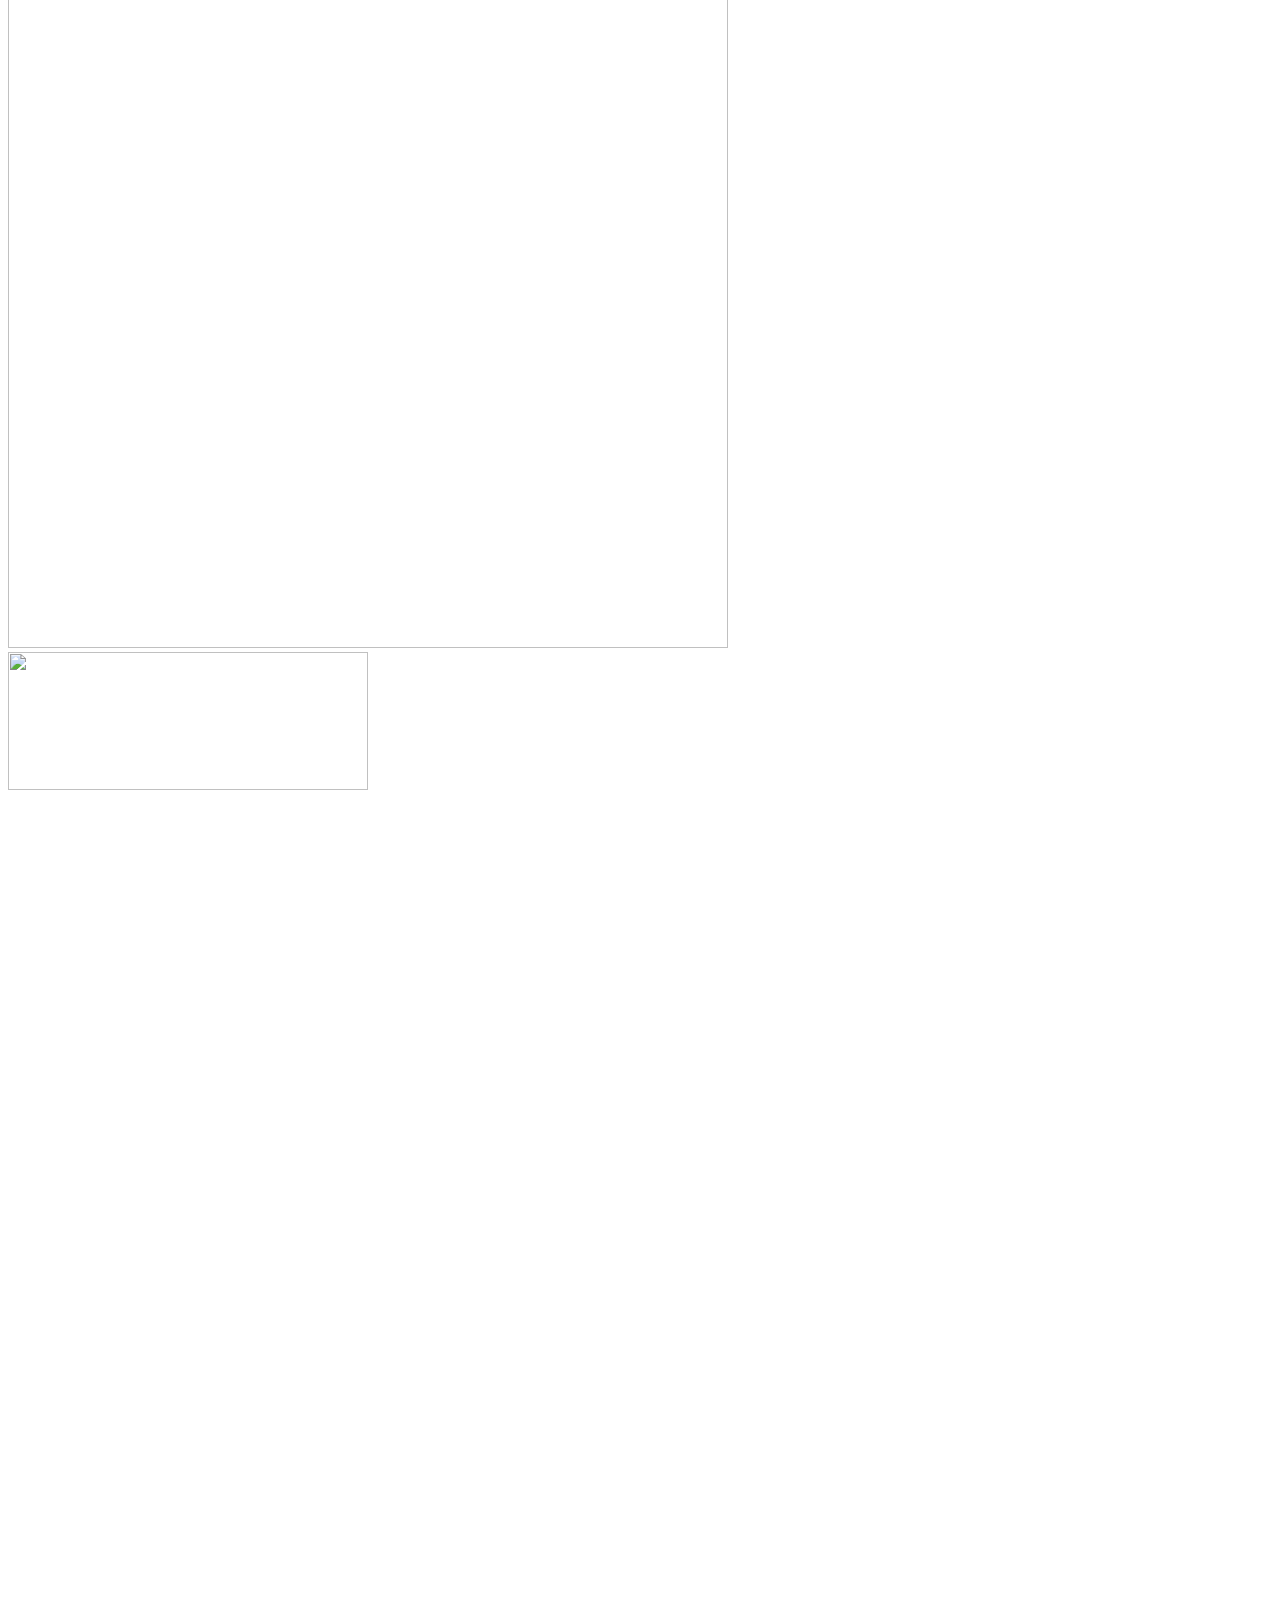
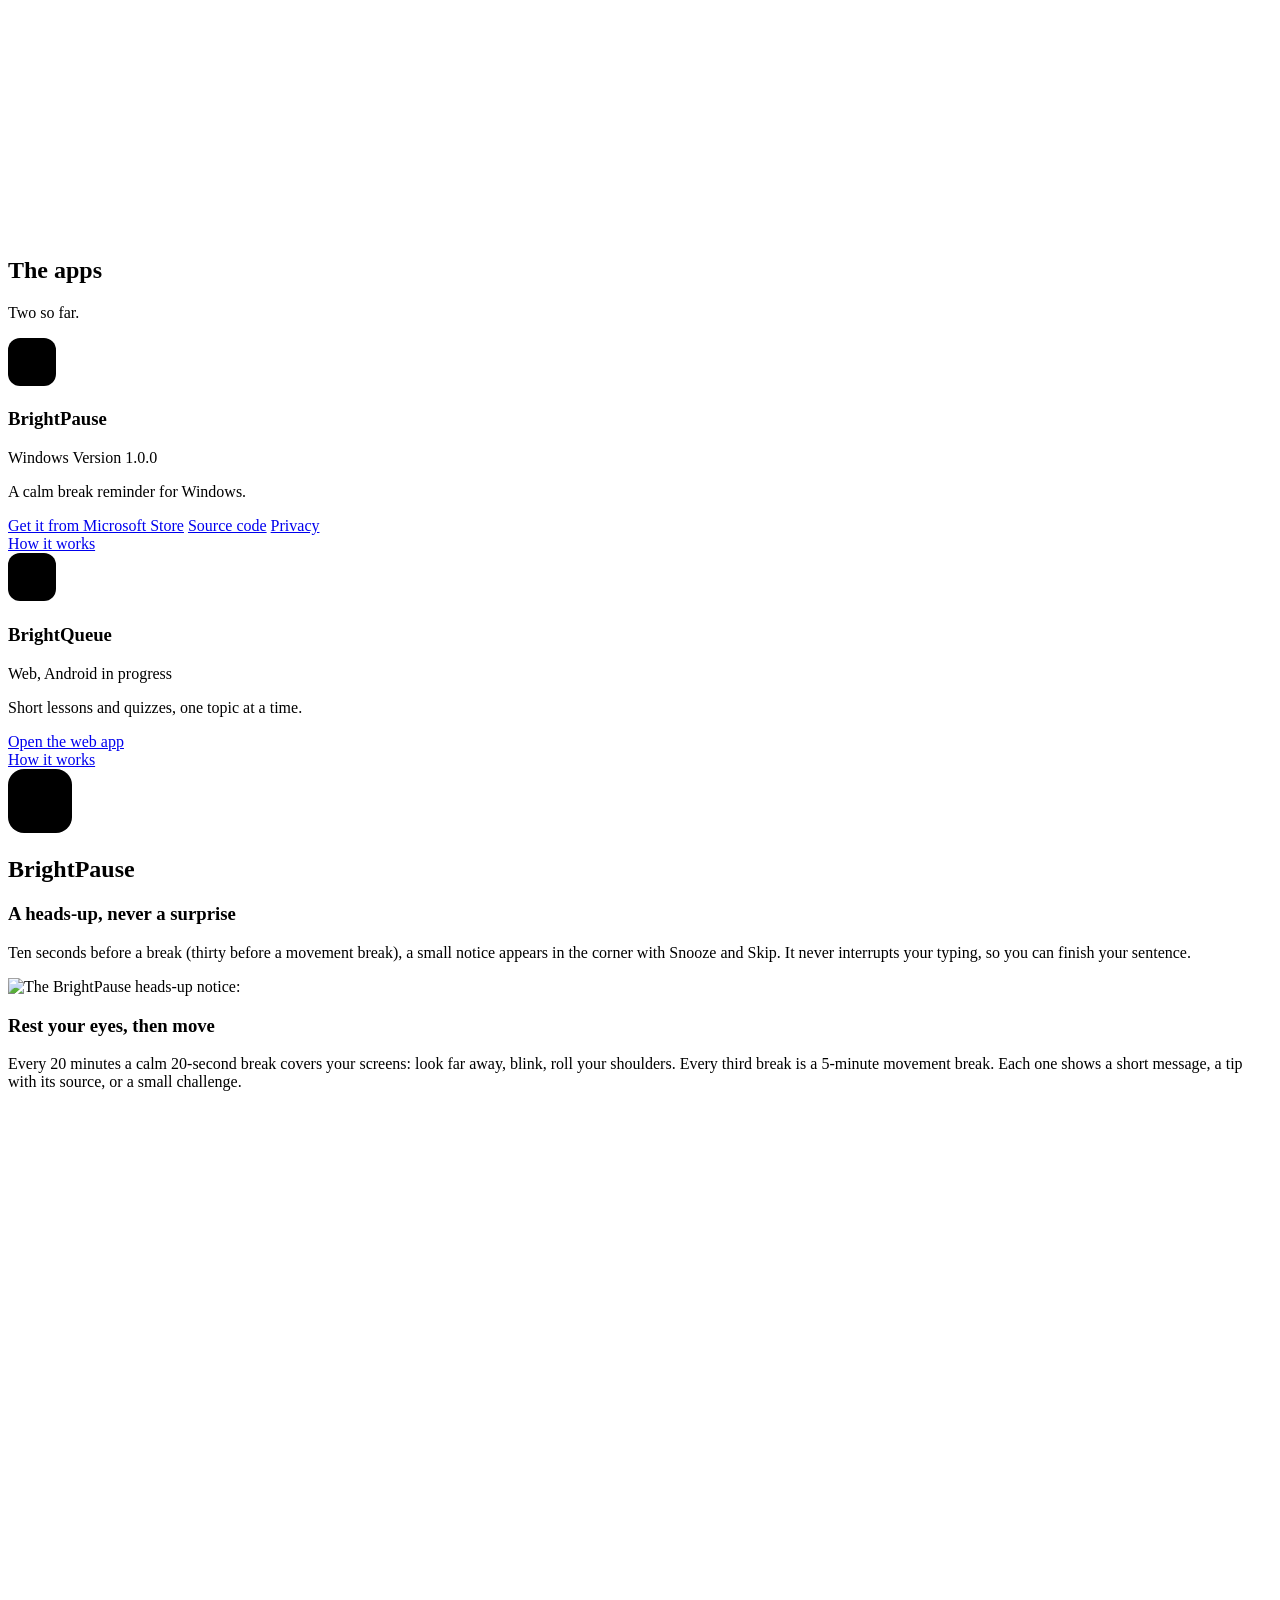
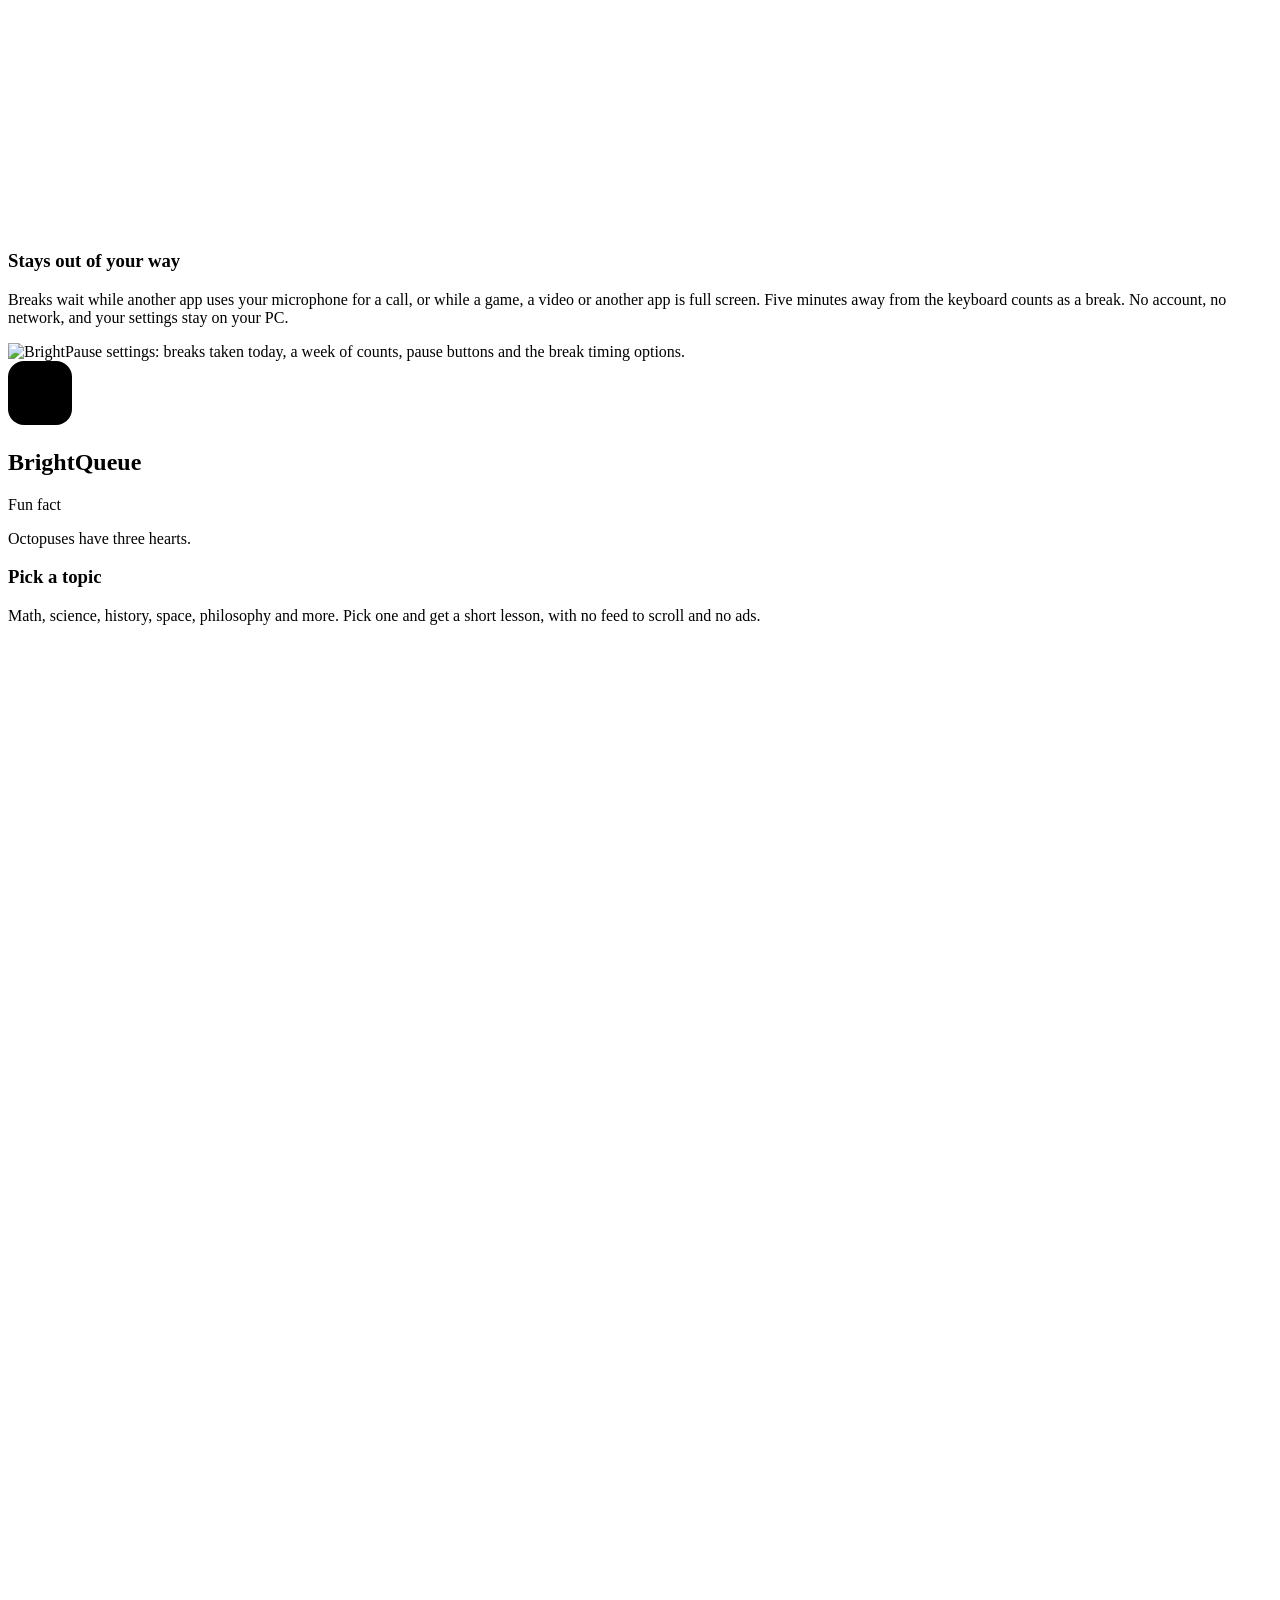
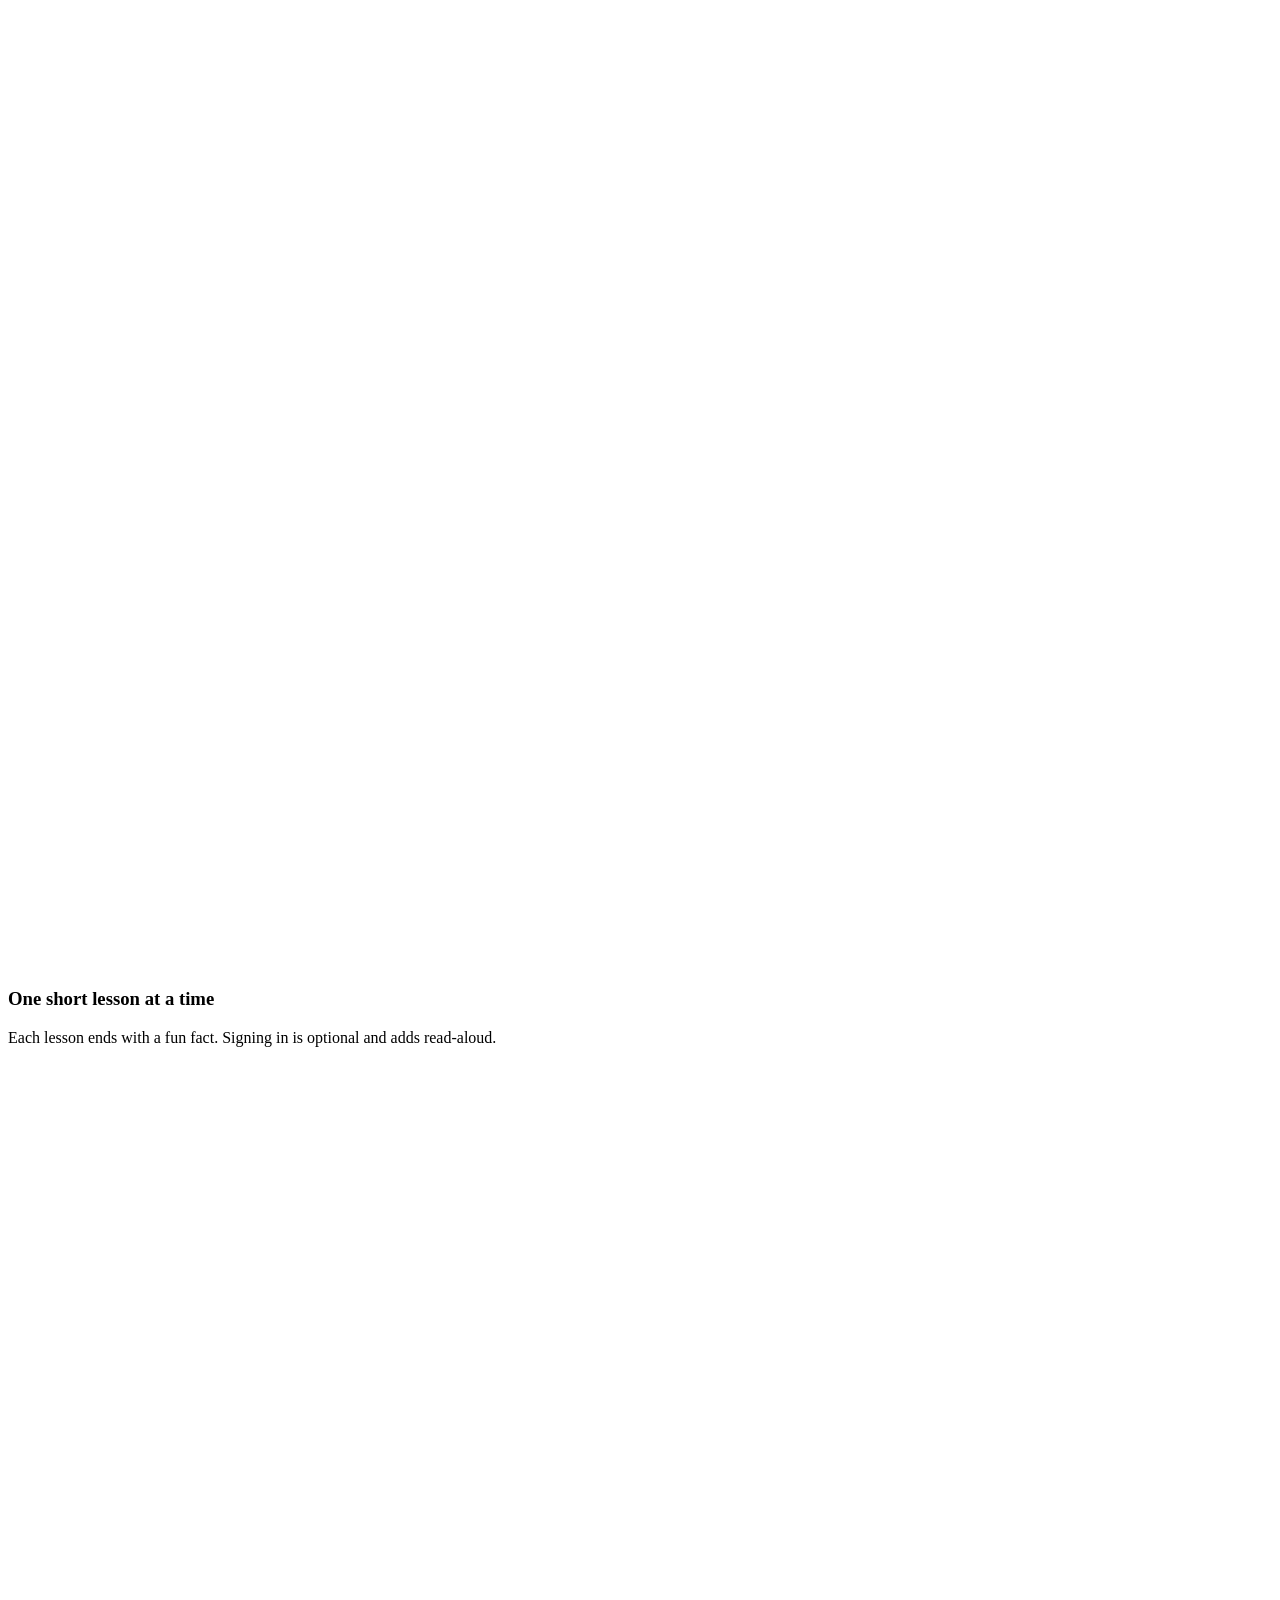
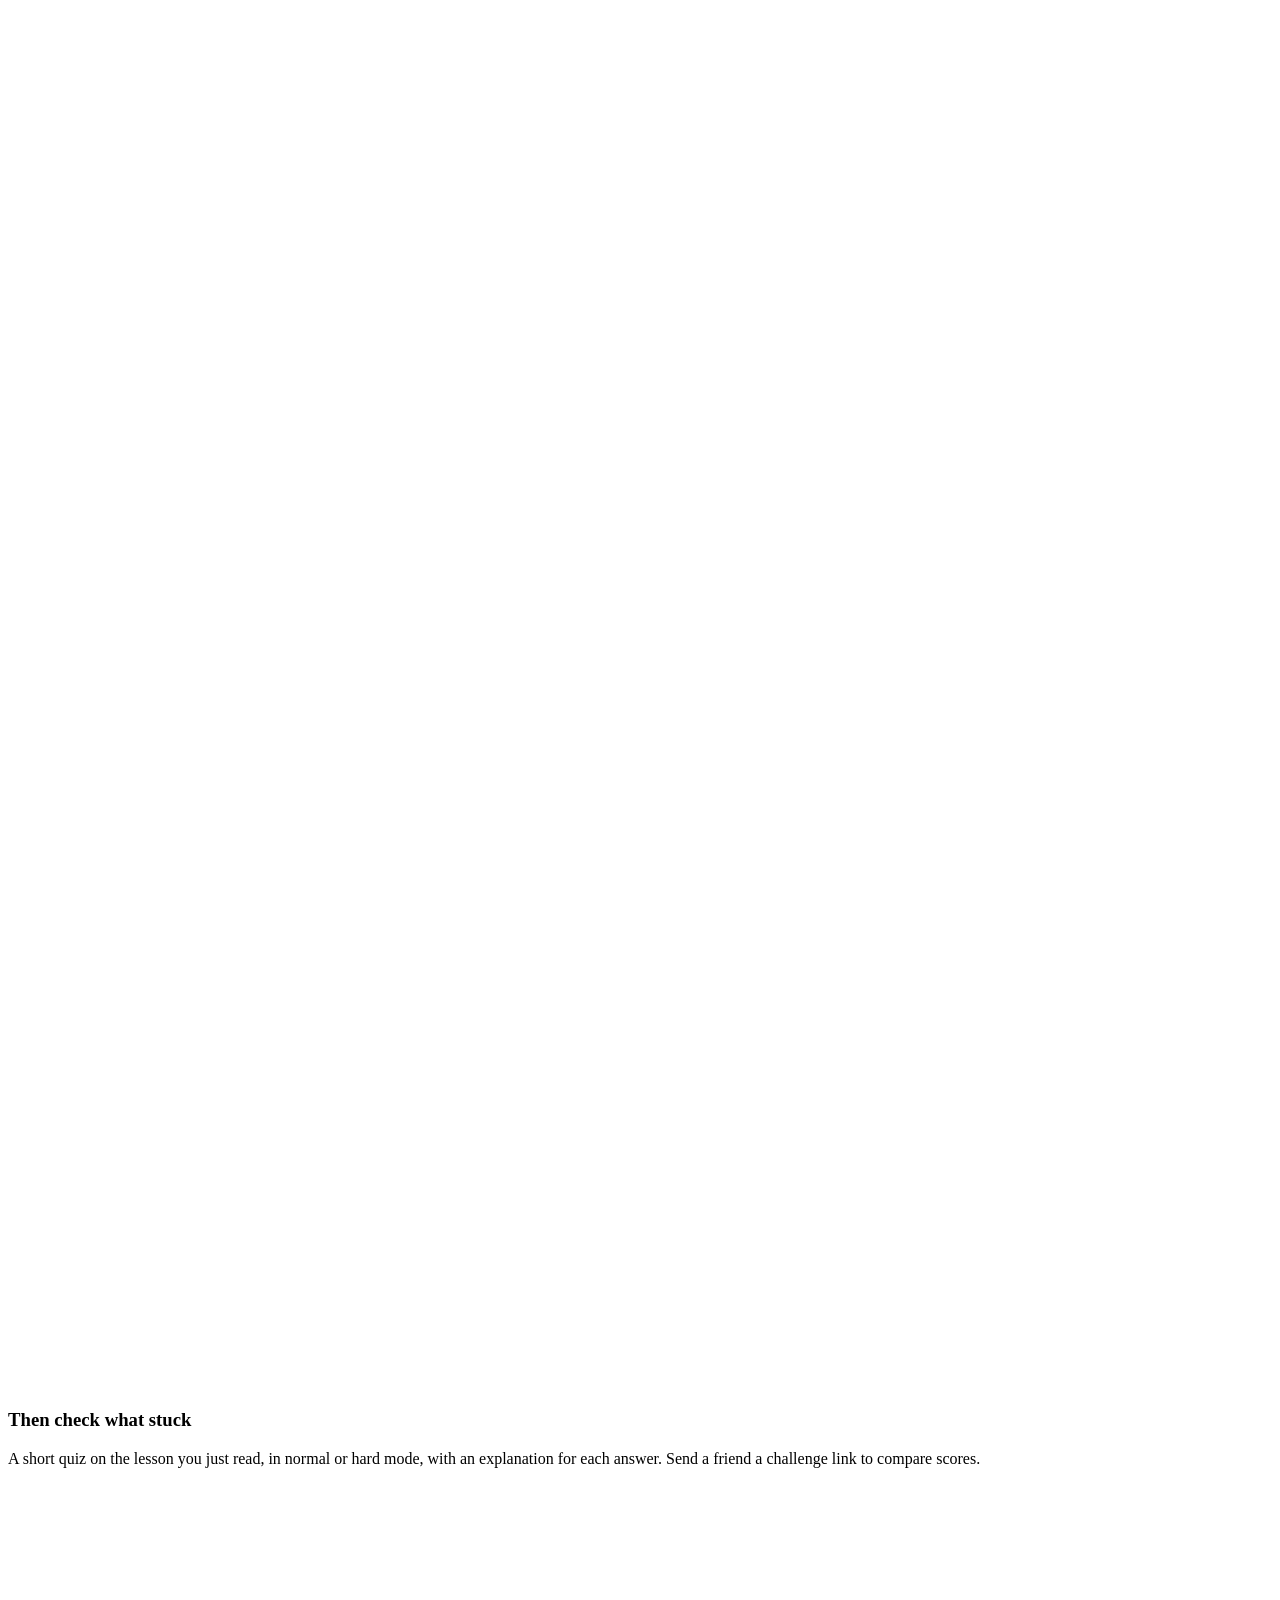
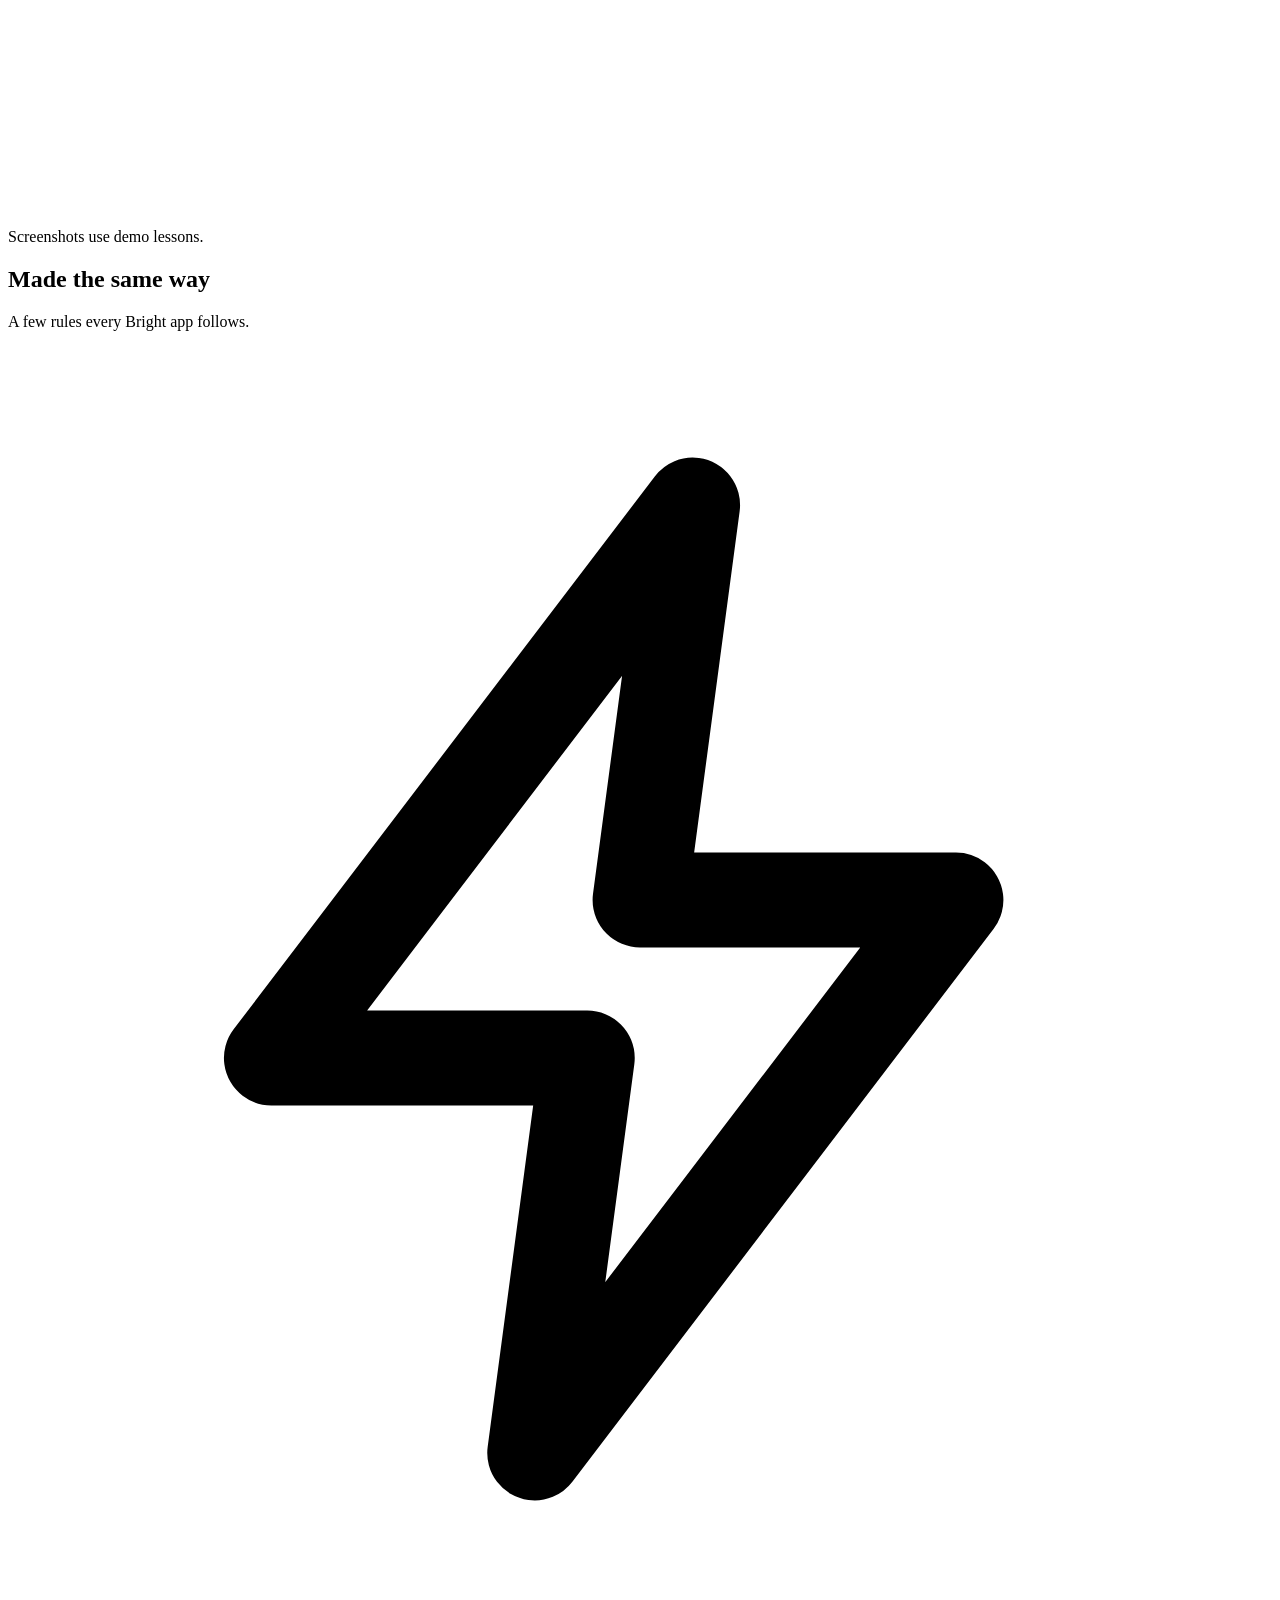
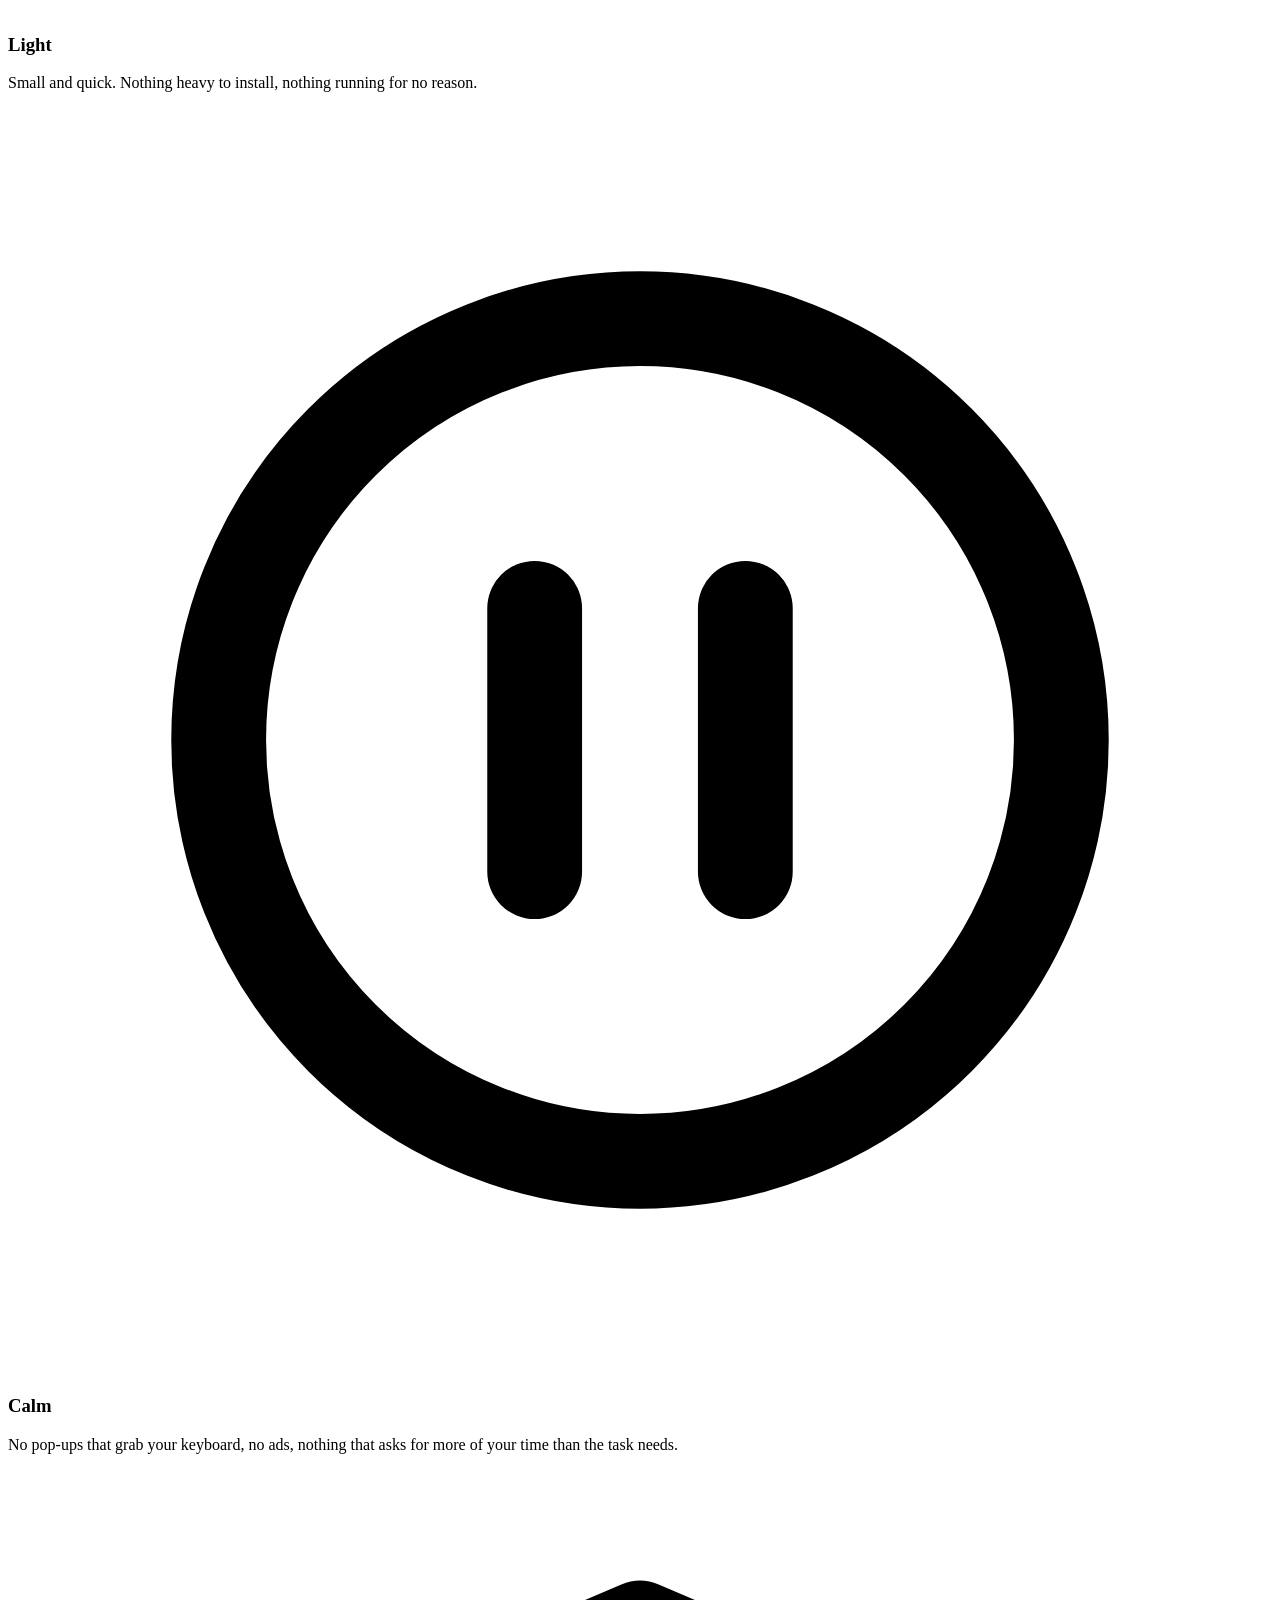
==== commit 39de77d9: "Hero sky: real constellations that trace themselves with a fun fact; header sun turns on scroll Seve" ====
--- a/docs/index.html
+++ b/docs/index.html
@@ -32,7 +32,7 @@
 </div></header>
 <main id="main">
 
-<section class="hero"><div class="sky" aria-hidden="true"><i class="shoot s1"></i><i class="shoot s2"></i><i class="shoot s3"></i></div><div class="wrap">
+<section class="hero"><div class="sky" aria-hidden="true"><canvas class="stars"></canvas><i class="shoot s1"></i><i class="shoot s2"></i><i class="shoot s3"></i></div><div class="wrap">
   <svg xmlns="http://www.w3.org/2000/svg" viewBox="0 0 64 64" class="hero-sun hero-day" aria-hidden="true"><rect class="bs-tile" width="64" height="64" rx="16"/><g class="bs-mark-s sun-rays" stroke-width="4.4" stroke-linecap="round"><line x1="48.7" y1="32" x2="53.4" y2="32"/><line x1="43.81" y1="43.81" x2="47.13" y2="47.13"/><line x1="32" y1="48.7" x2="32" y2="53.4"/><line x1="20.19" y1="43.81" x2="16.87" y2="47.13"/><line x1="15.3" y1="32" x2="10.6" y2="32"/><line x1="20.19" y1="20.19" x2="16.87" y2="16.87"/><line x1="32" y1="15.3" x2="32" y2="10.6"/><line x1="43.81" y1="20.19" x2="47.13" y2="16.87"/></g><circle class="bs-mark sun-core" cx="32" cy="32" r="11.8"/></svg><svg class="hero-sun hero-moon" viewBox="0 0 64 64" aria-hidden="true"><rect class="bs-tile" width="64" height="64" rx="16"/><circle class="bs-mark" cx="30" cy="34" r="17"/><circle class="bs-tile" cx="39" cy="27" r="14"/><circle class="bs-mark" cx="46" cy="15" r="2"/><circle class="bs-mark" cx="52" cy="26" r="1.4"/></svg>
   <h1 class="tw">Log off better than you logged on.</h1>
   <p class="lead">Free apps that make screen time lighter on your body and mind.</p>
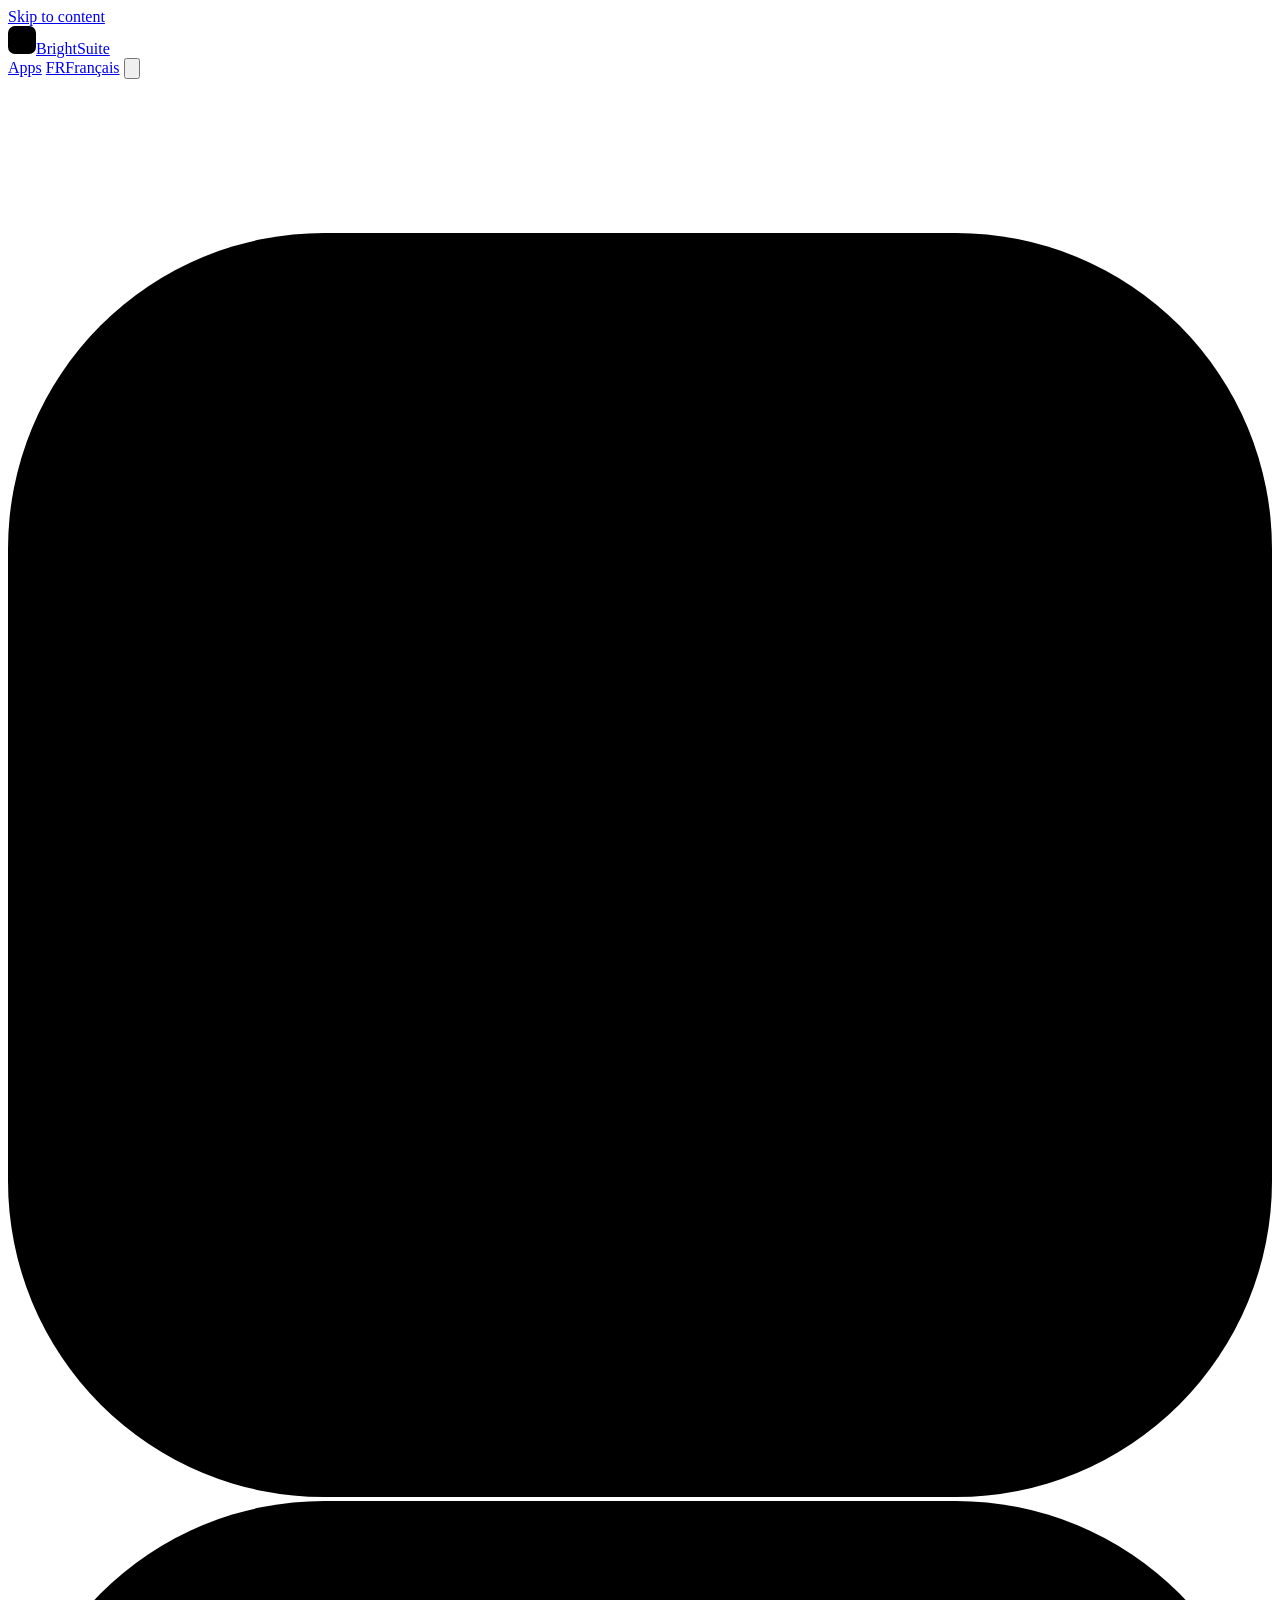
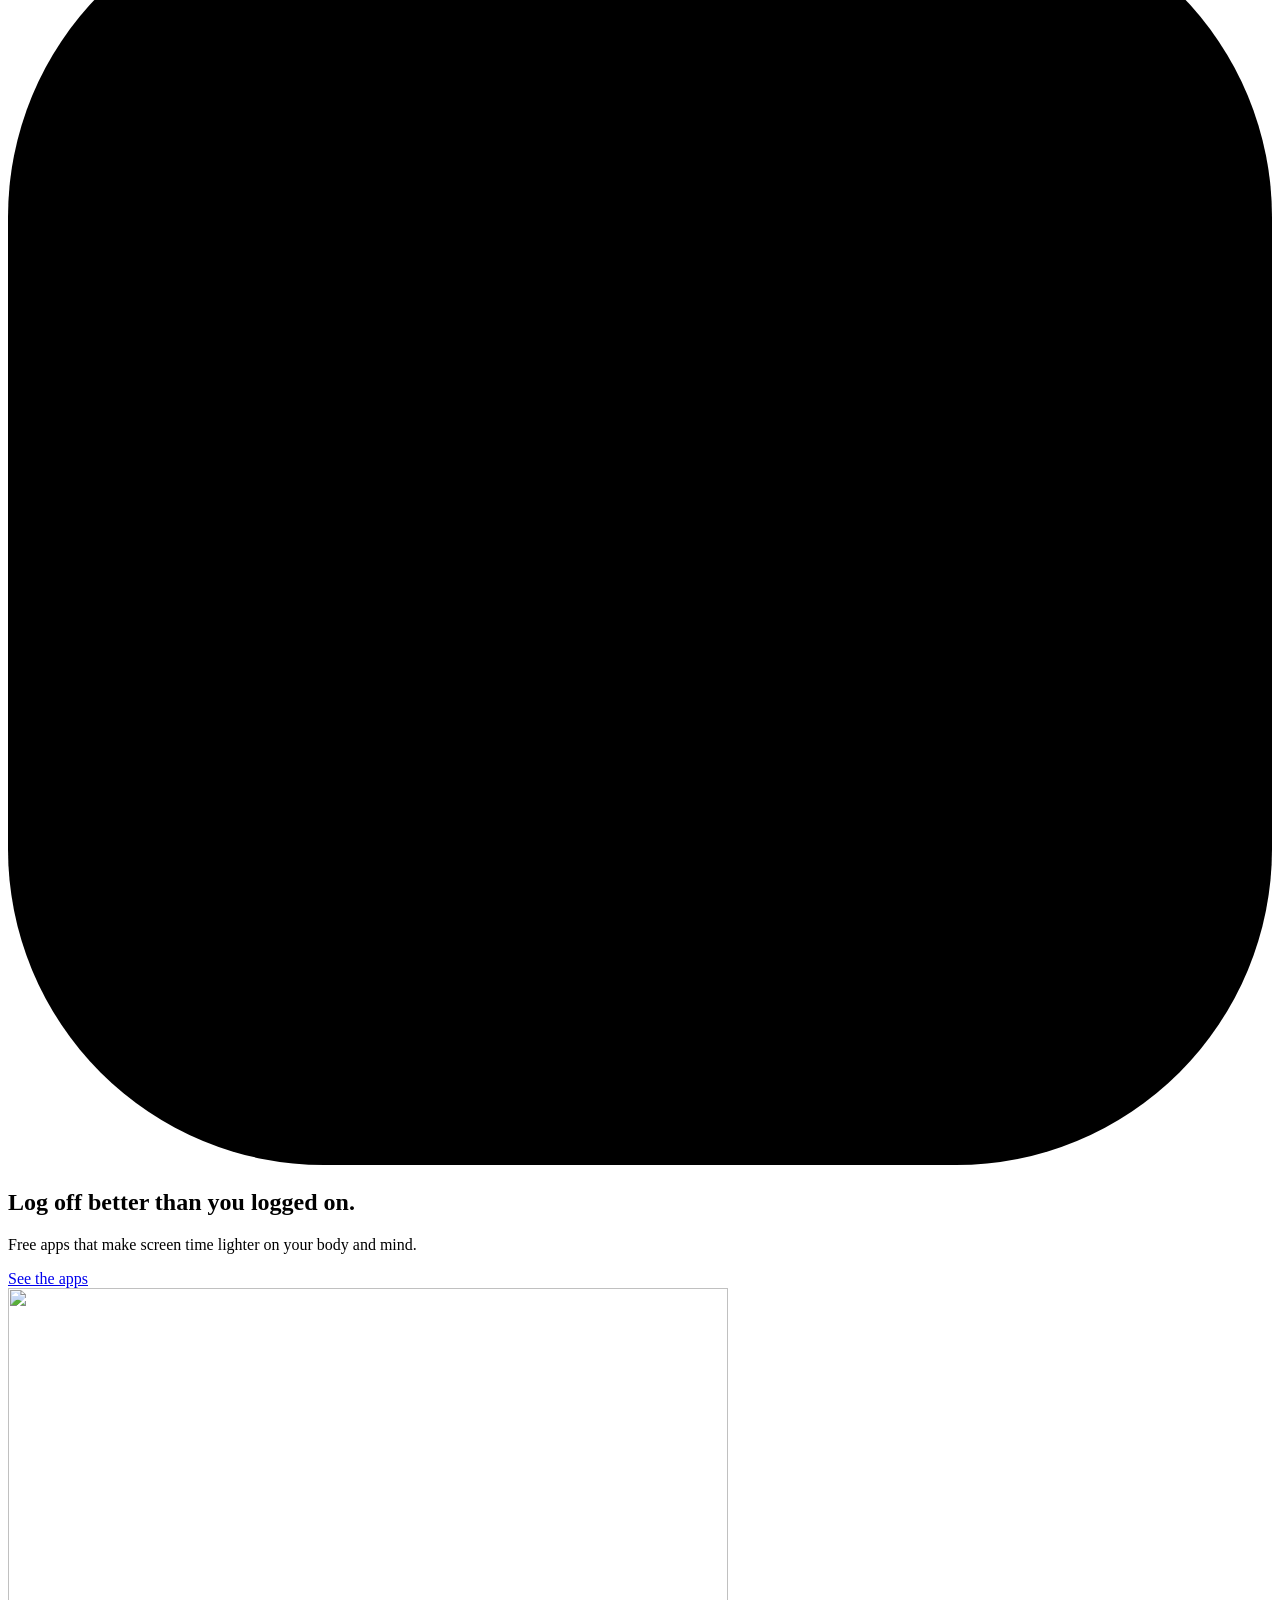
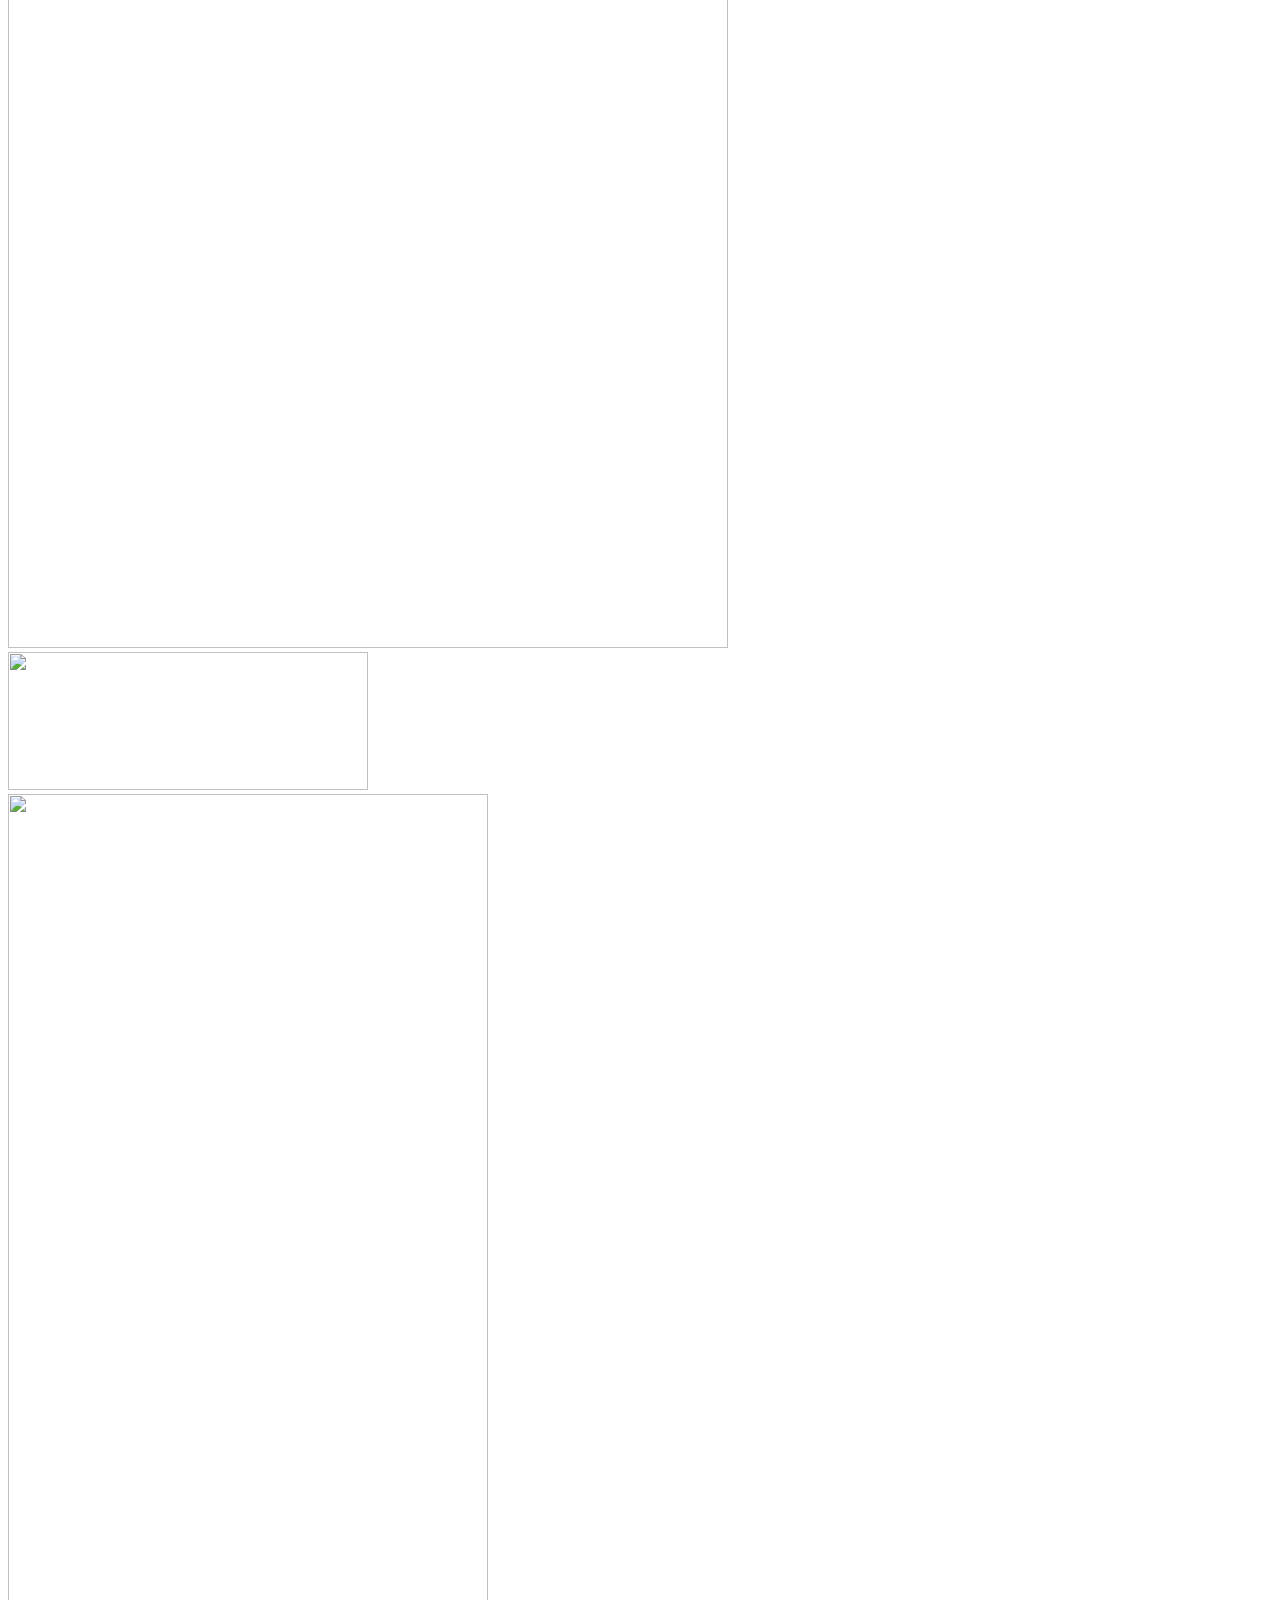
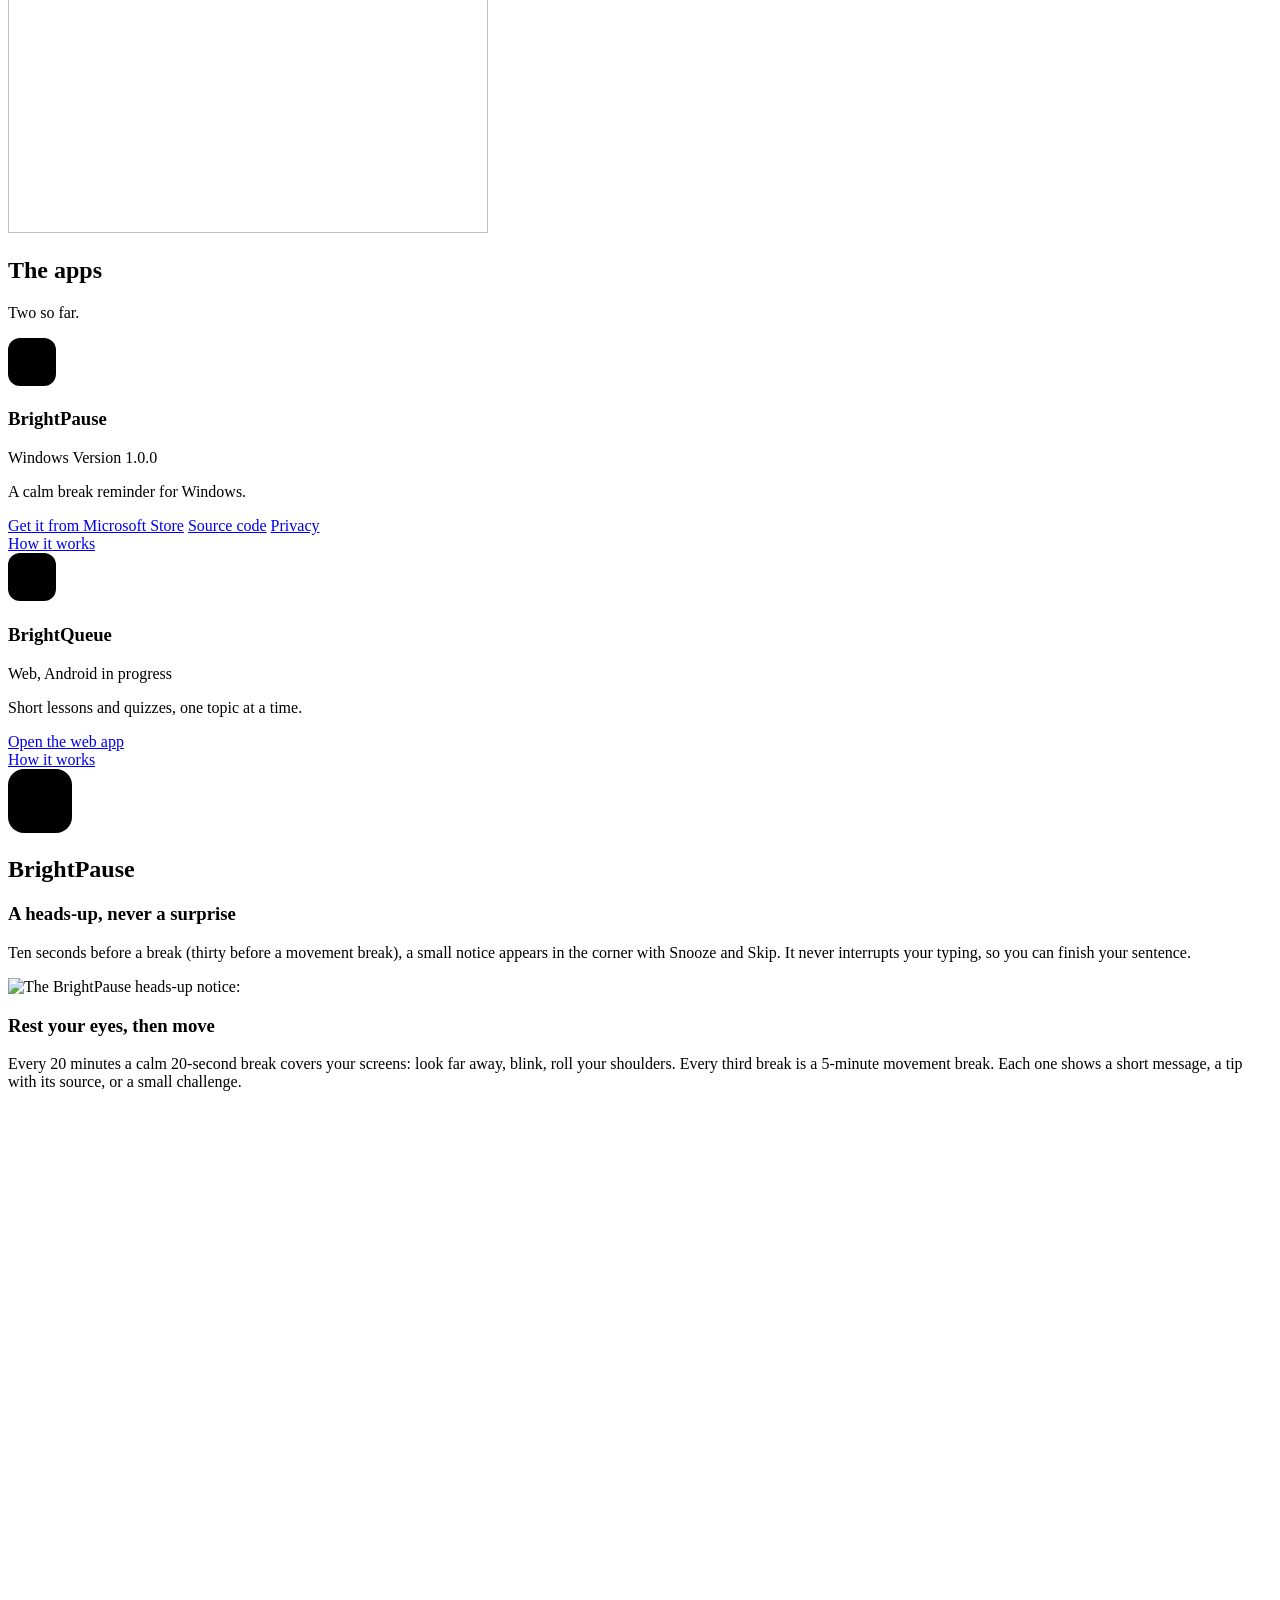
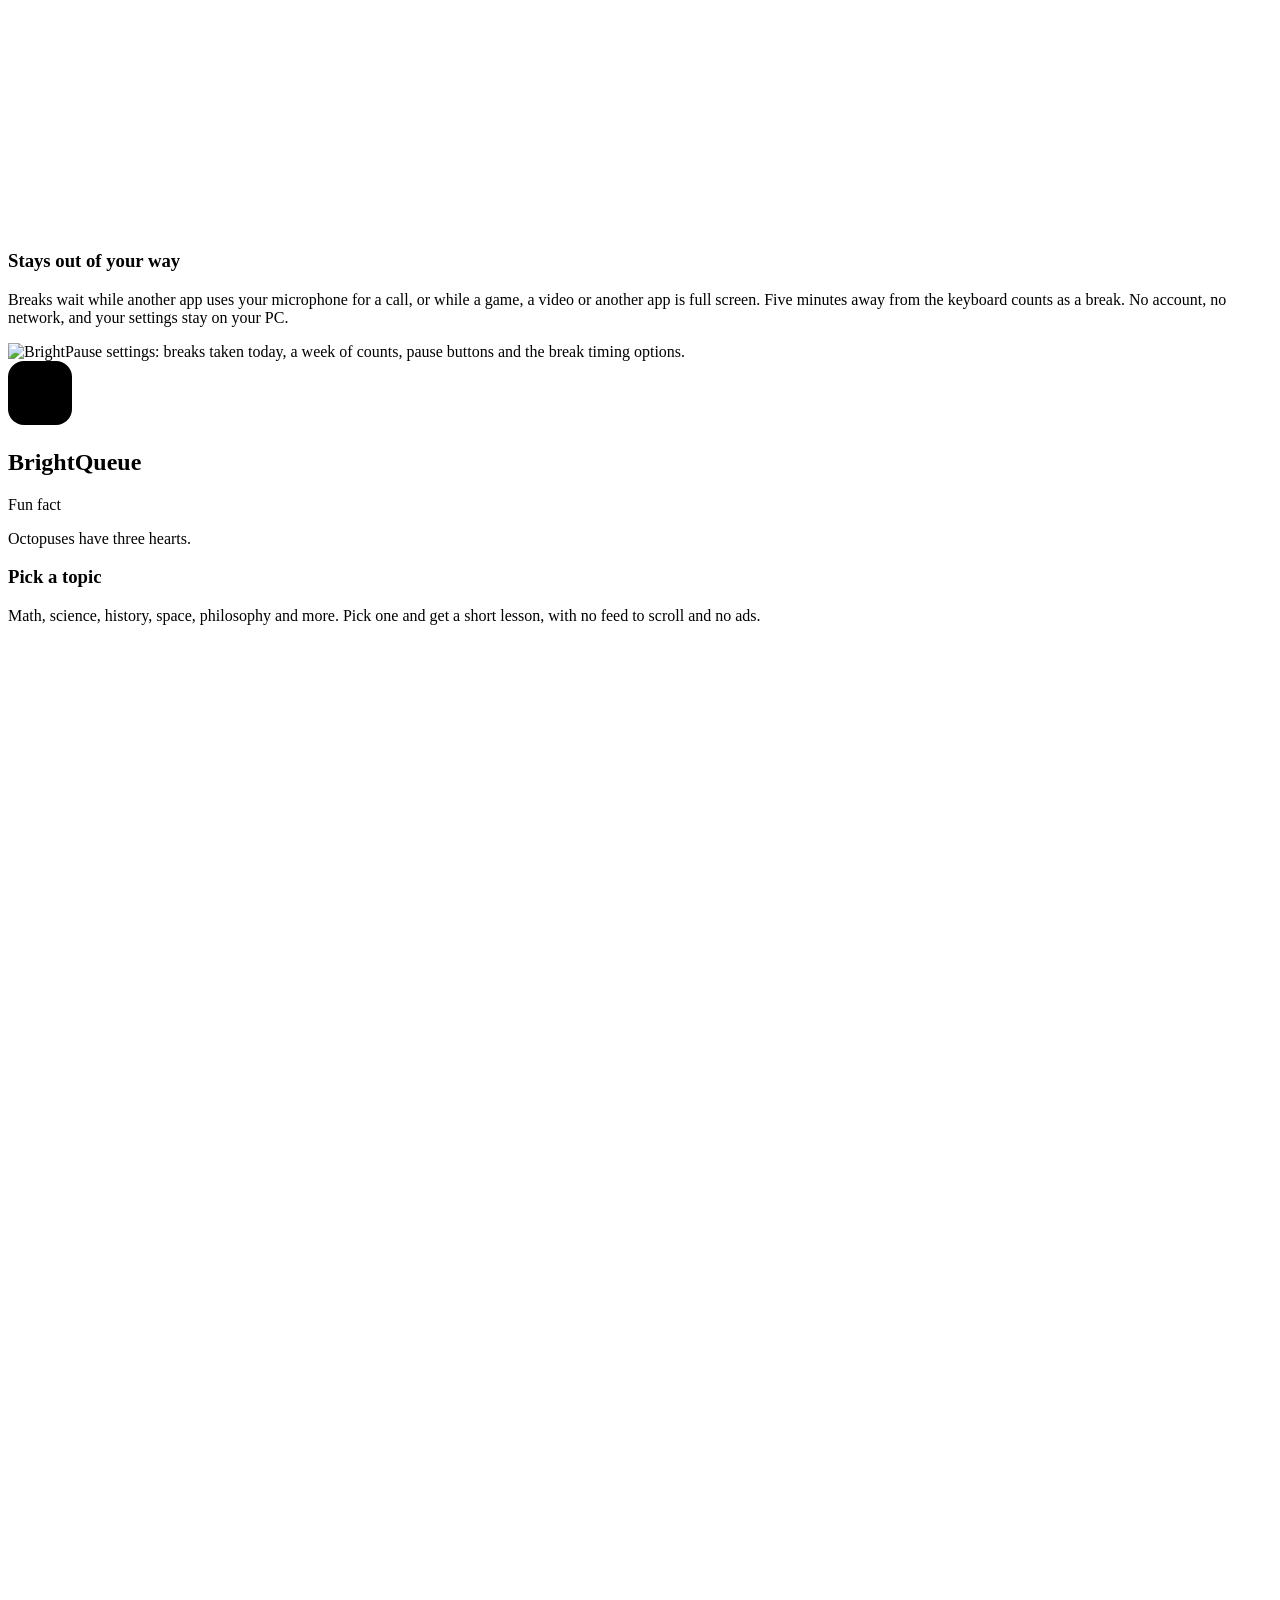
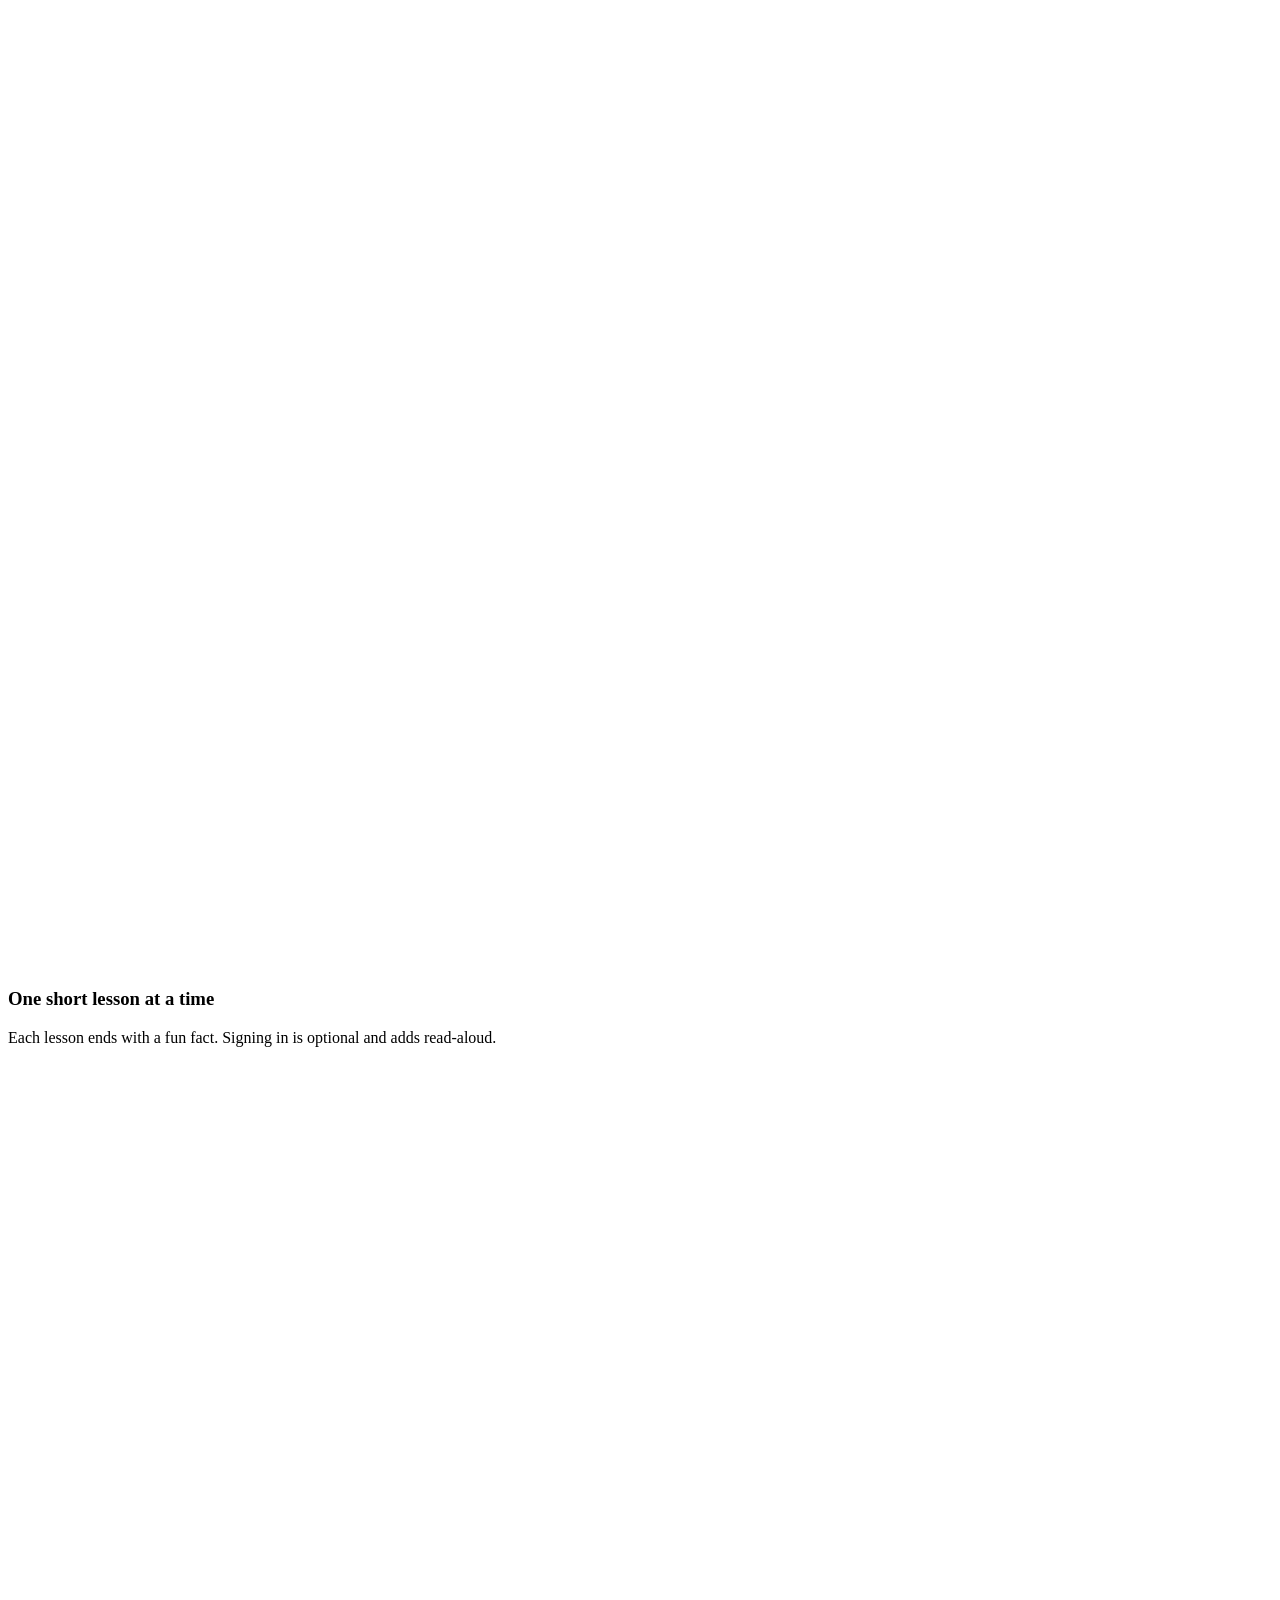
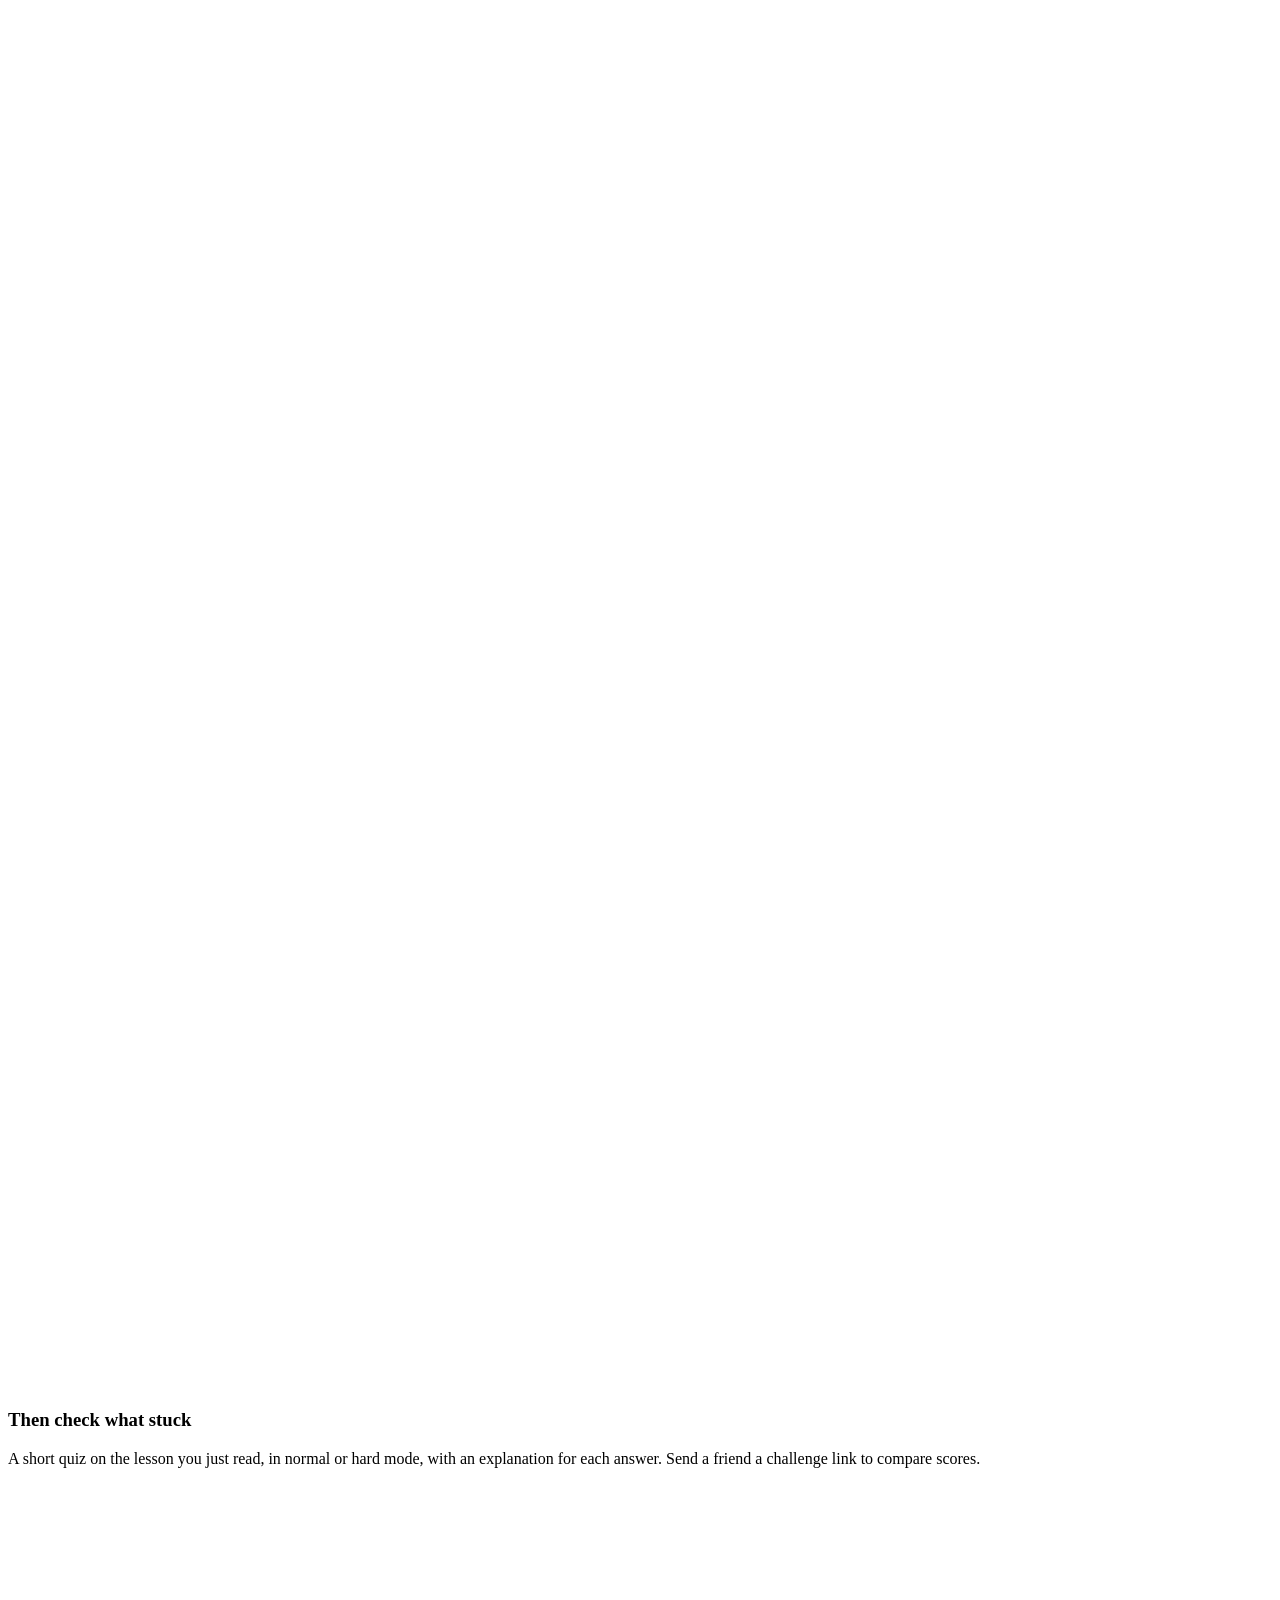
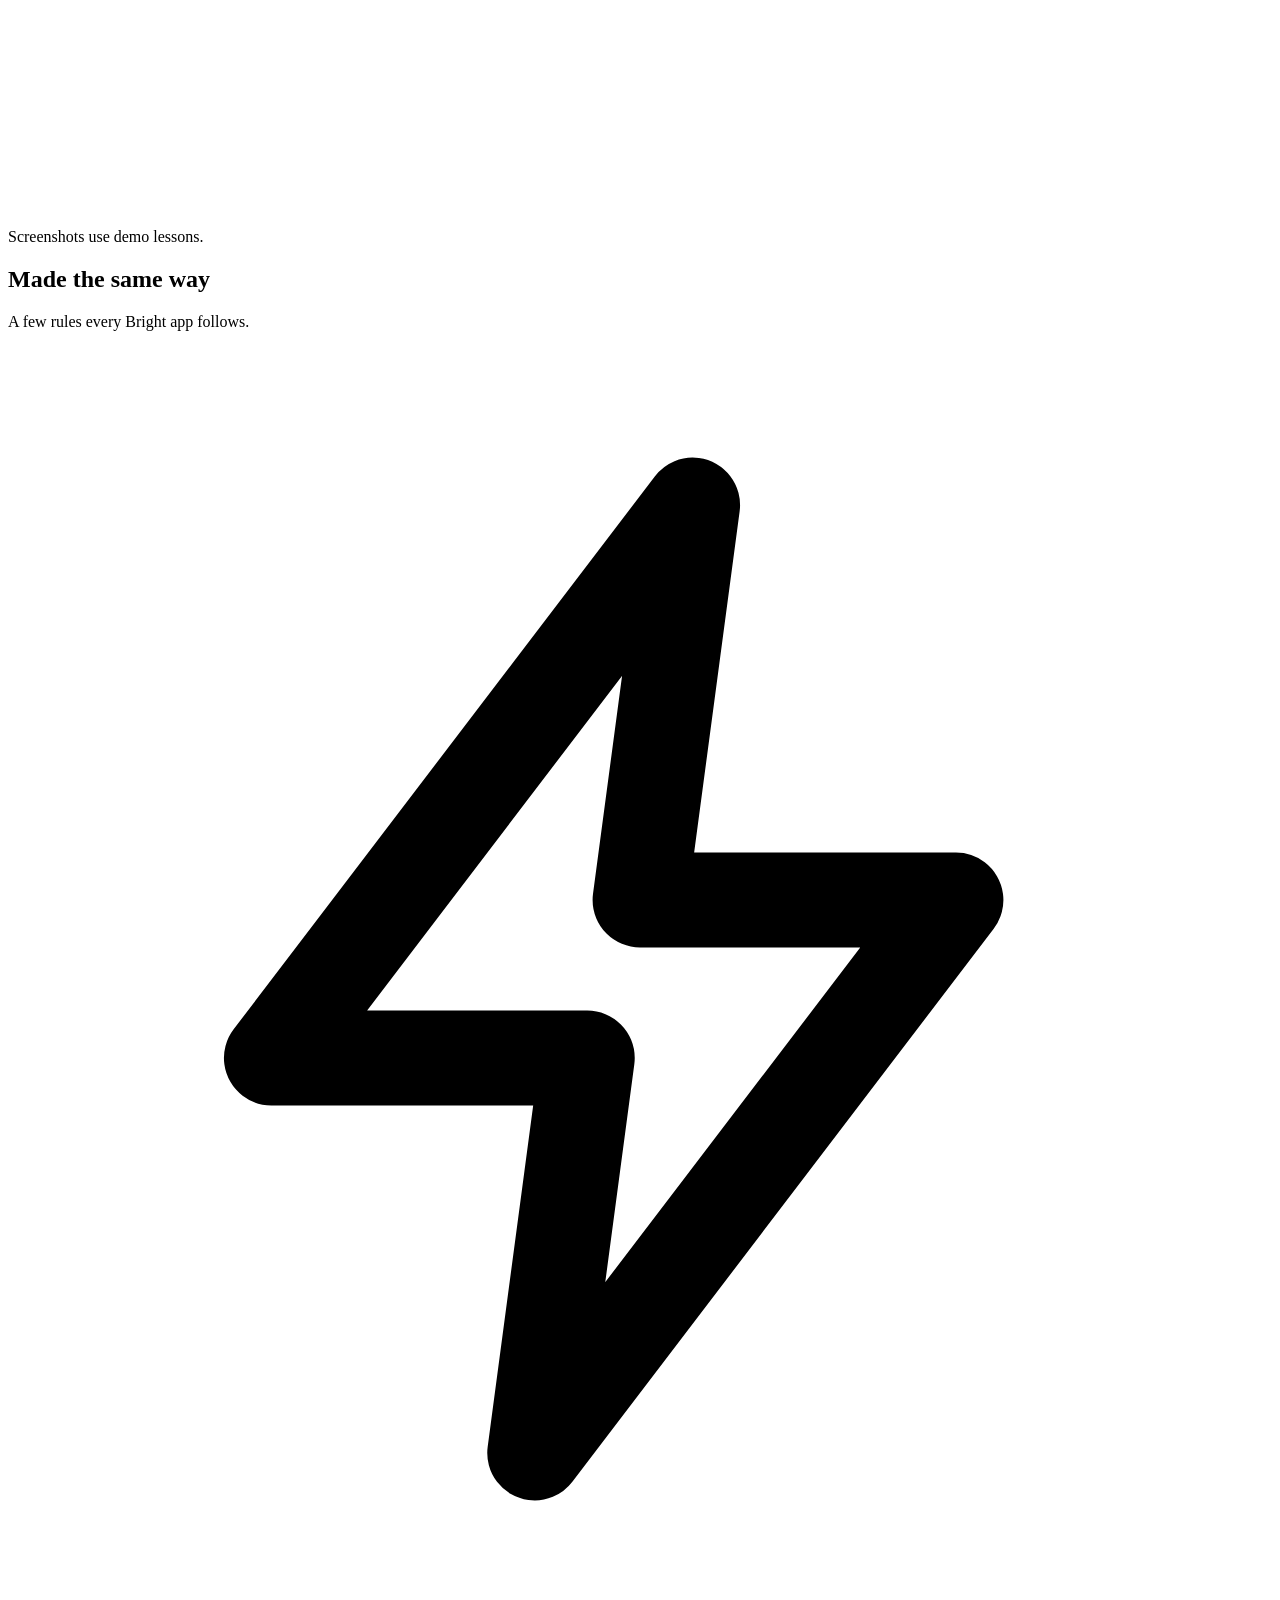
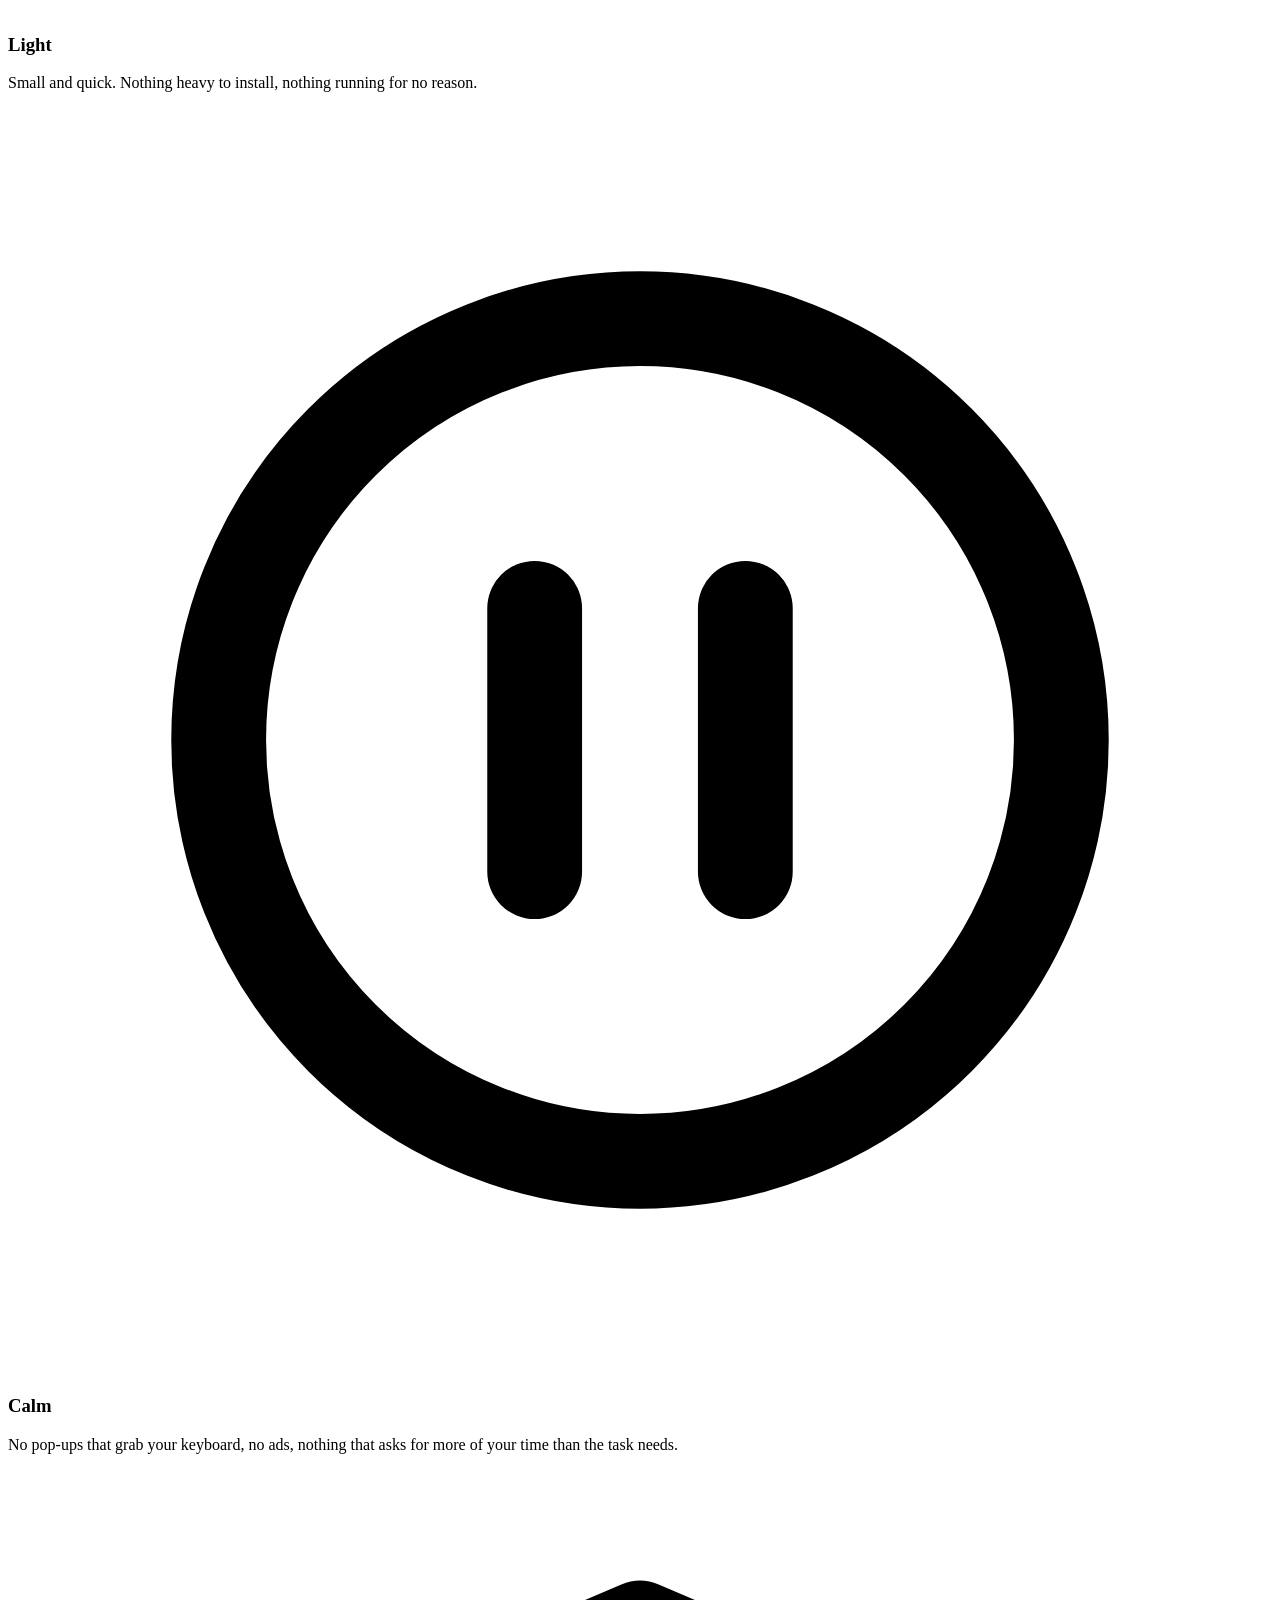
==== commit 02bd893a: "Open in dark by default; the toggle still switches to light and remembers it" ====
--- a/docs/index.html
+++ b/docs/index.html
@@ -3,13 +3,12 @@
 <head>
 <meta charset="utf-8">
 <meta name="viewport" content="width=device-width, initial-scale=1">
-<meta http-equiv="Content-Security-Policy" content="default-src 'none'; img-src 'self'; style-src 'self'; font-src 'self'; script-src 'self' 'sha256-udakPesQ/DP/t9e9ma+2jeEr3Hu42K1uJv4+AXBNyeM='; base-uri 'none'; form-action 'none'">
+<meta http-equiv="Content-Security-Policy" content="default-src 'none'; img-src 'self'; style-src 'self'; font-src 'self'; script-src 'self' 'sha256-Gj9agsC8ofIqffaTPuAPET1hyiadaumH7dW7BwPaRiQ='; base-uri 'none'; form-action 'none'">
 <meta name="referrer" content="no-referrer">
 <title>BrightSuite: free apps for body and mind</title>
 <meta name="description" content="Free apps for body and mind: BrightPause and BrightQueue.">
-<meta name="color-scheme" content="light dark">
-<meta name="theme-color" content="#f4f1ea" media="(prefers-color-scheme: light)">
-<meta name="theme-color" content="#0f1513" media="(prefers-color-scheme: dark)">
+<meta name="color-scheme" content="dark light">
+<meta name="theme-color" content="#0f1513">
 <link rel="canonical" href="https://brightsuite.app/">
 <link rel="alternate" hreflang="en" href="https://brightsuite.app/">
 <link rel="alternate" hreflang="fr" href="https://brightsuite.app/fr/">
@@ -17,7 +16,7 @@
 <link rel="icon" href="/favicon.svg" type="image/svg+xml">
 <link rel="preload" href="/assets/fonts/inter-latin.woff2" as="font" type="font/woff2" crossorigin>
 <link rel="stylesheet" href="/assets/site.css">
-<script>(function(){var d=document.documentElement;try{var t=localStorage.getItem("theme");if(t==="dark"||t==="light")d.setAttribute("data-theme",t)}catch(e){}var e;try{e=localStorage.getItem("el")}catch(x){}if(/^(forest|ocean|sky|space|cave)$/.test(e))d.setAttribute("data-el",e);if(window.matchMedia&&!matchMedia("(prefers-reduced-motion: reduce)").matches)d.classList.add("tw-wait")})();</script>
+<script>(function(){var d=document.documentElement;var t;try{t=localStorage.getItem("theme");}catch(e){}d.setAttribute("data-theme",t==="light"?"light":"dark");var e;try{e=localStorage.getItem("el")}catch(x){}if(/^(forest|ocean|sky|space|cave)$/.test(e))d.setAttribute("data-el",e);if(window.matchMedia&&!matchMedia("(prefers-reduced-motion: reduce)").matches)d.classList.add("tw-wait")})();</script>
 <script src="/assets/site.js" defer></script>
 </head>
 <body>
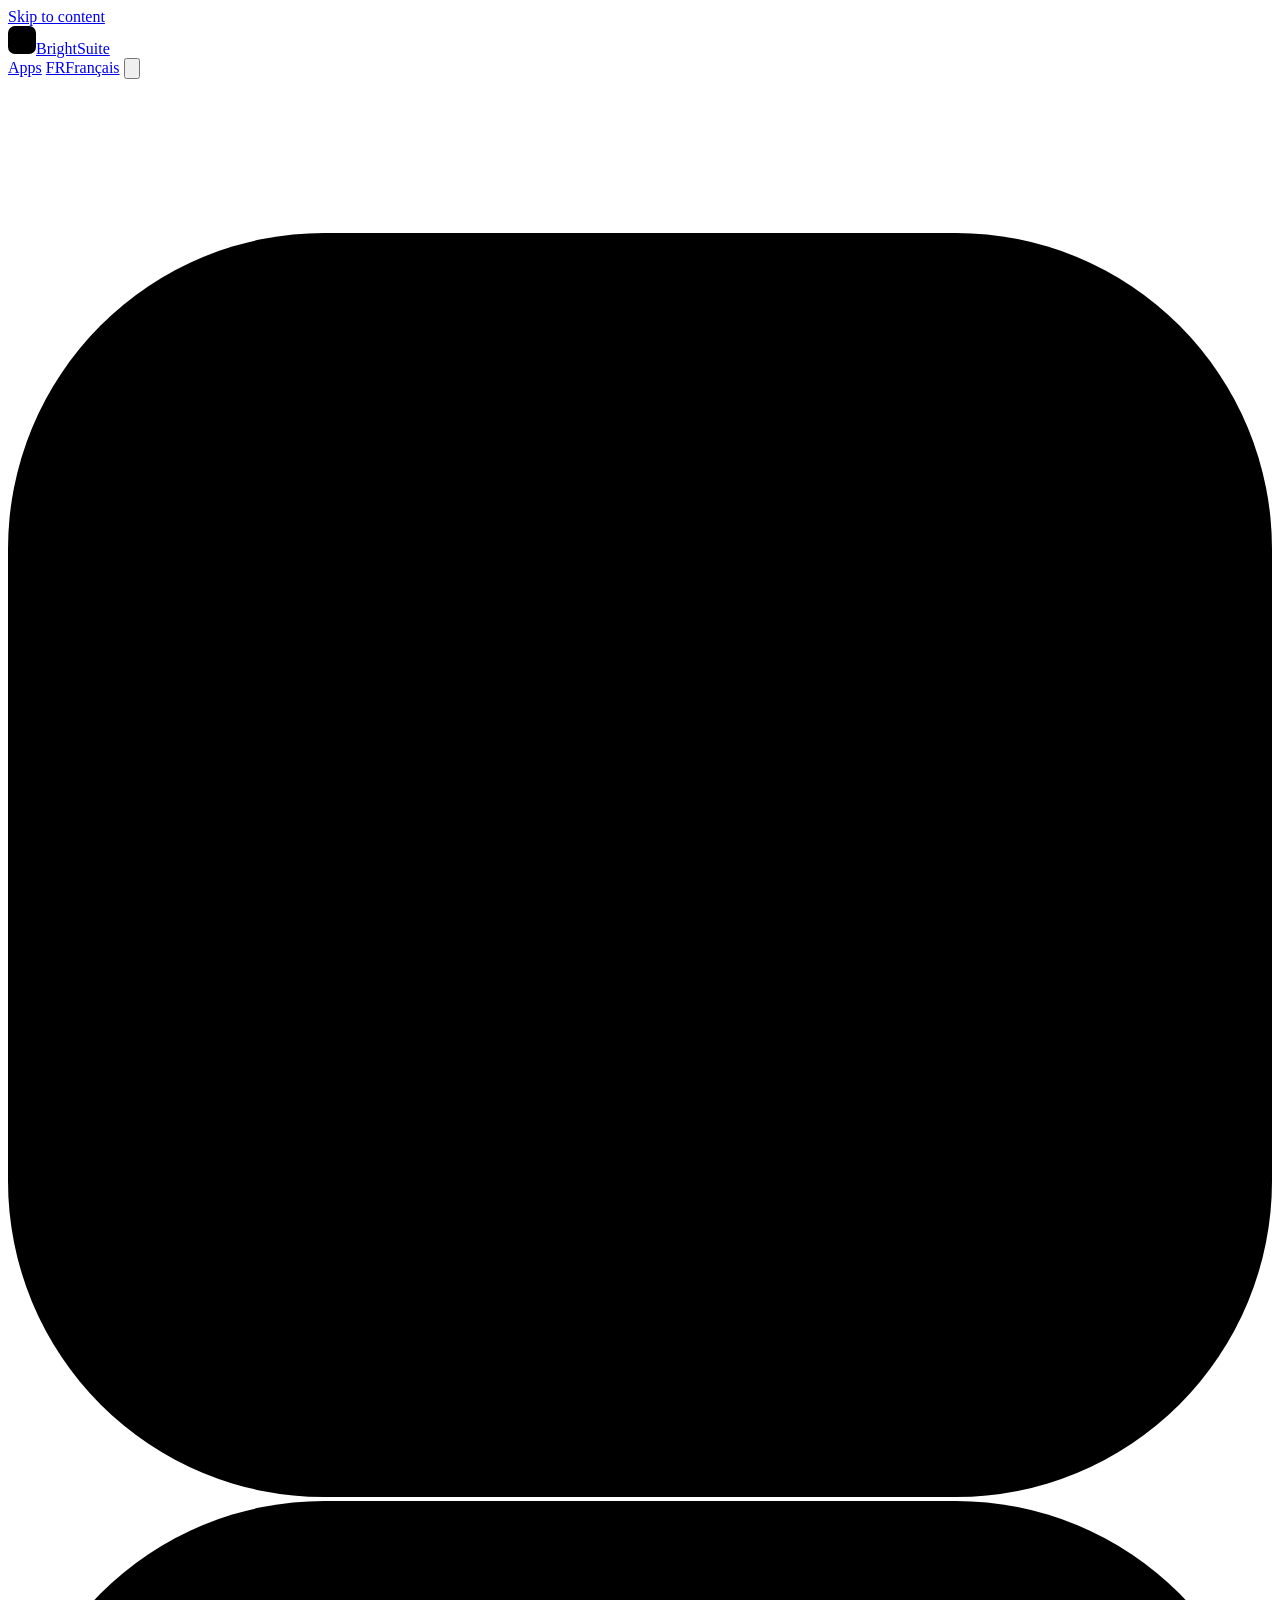
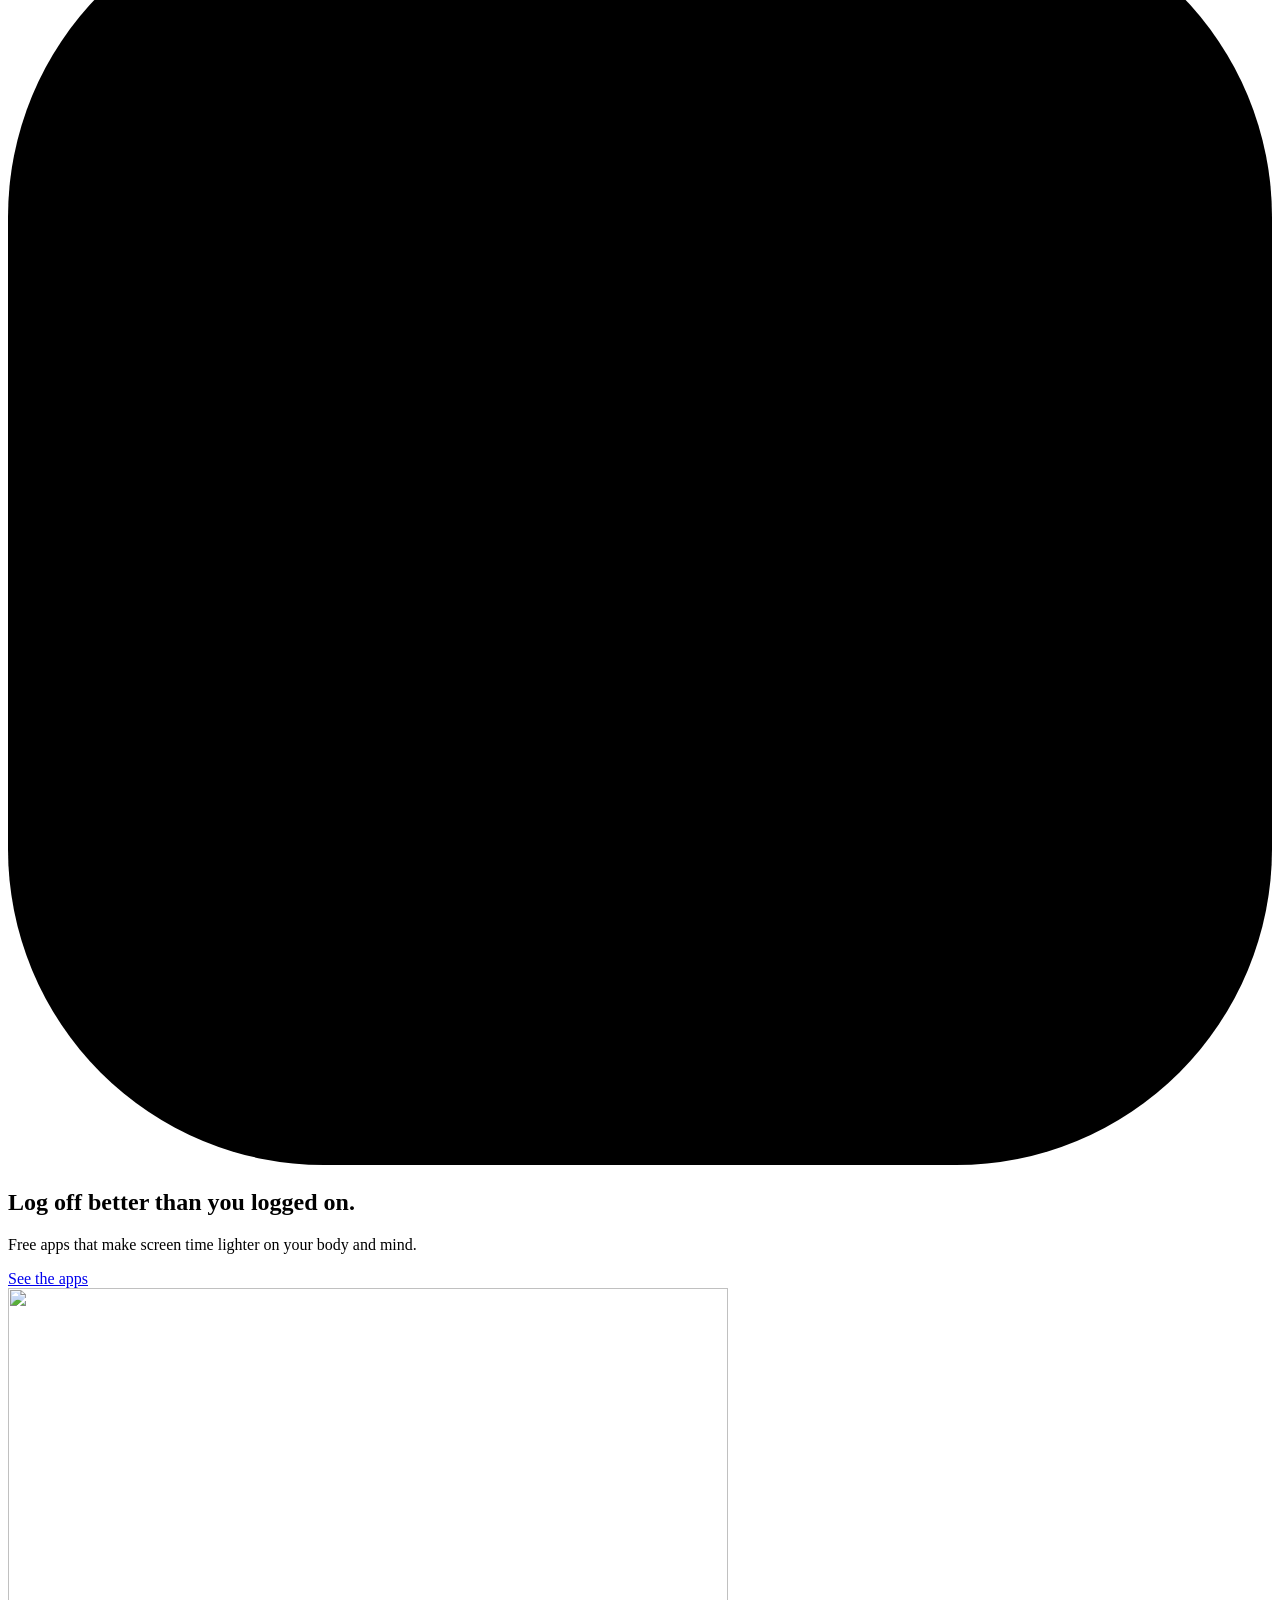
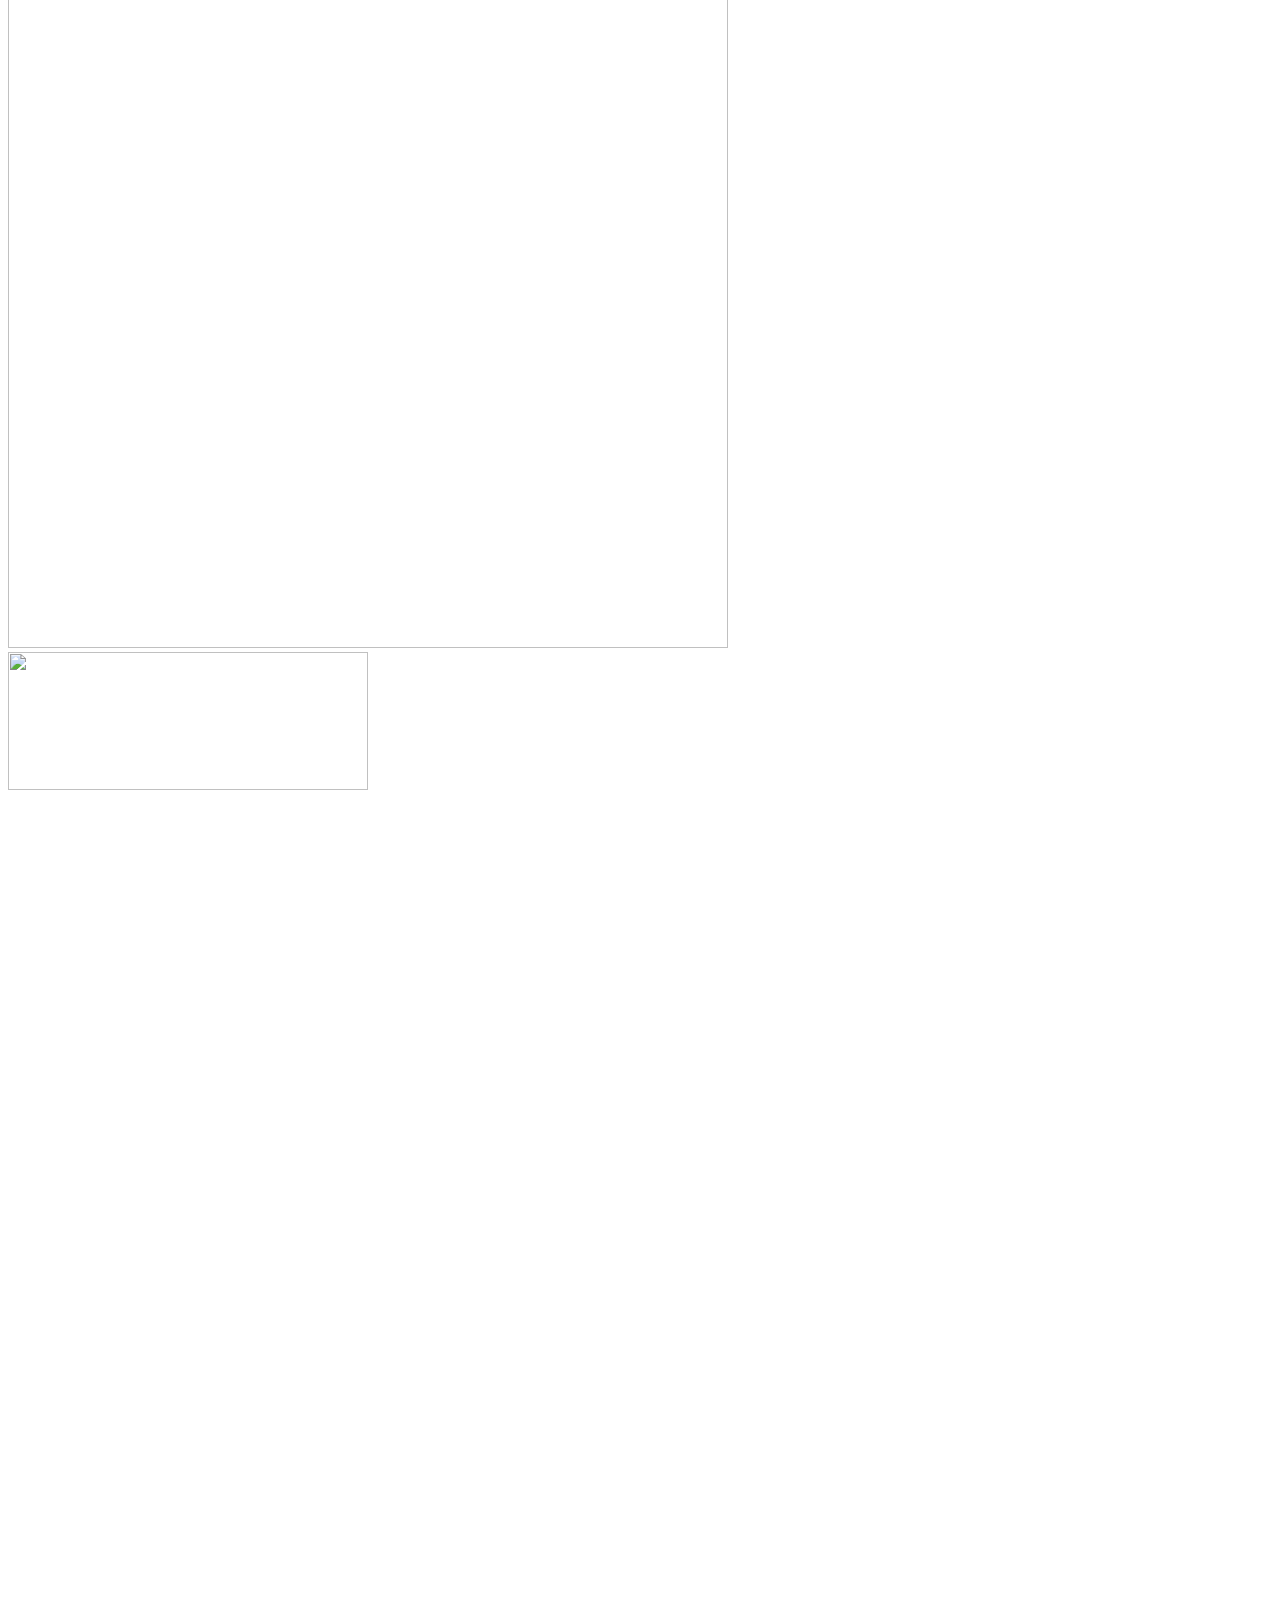
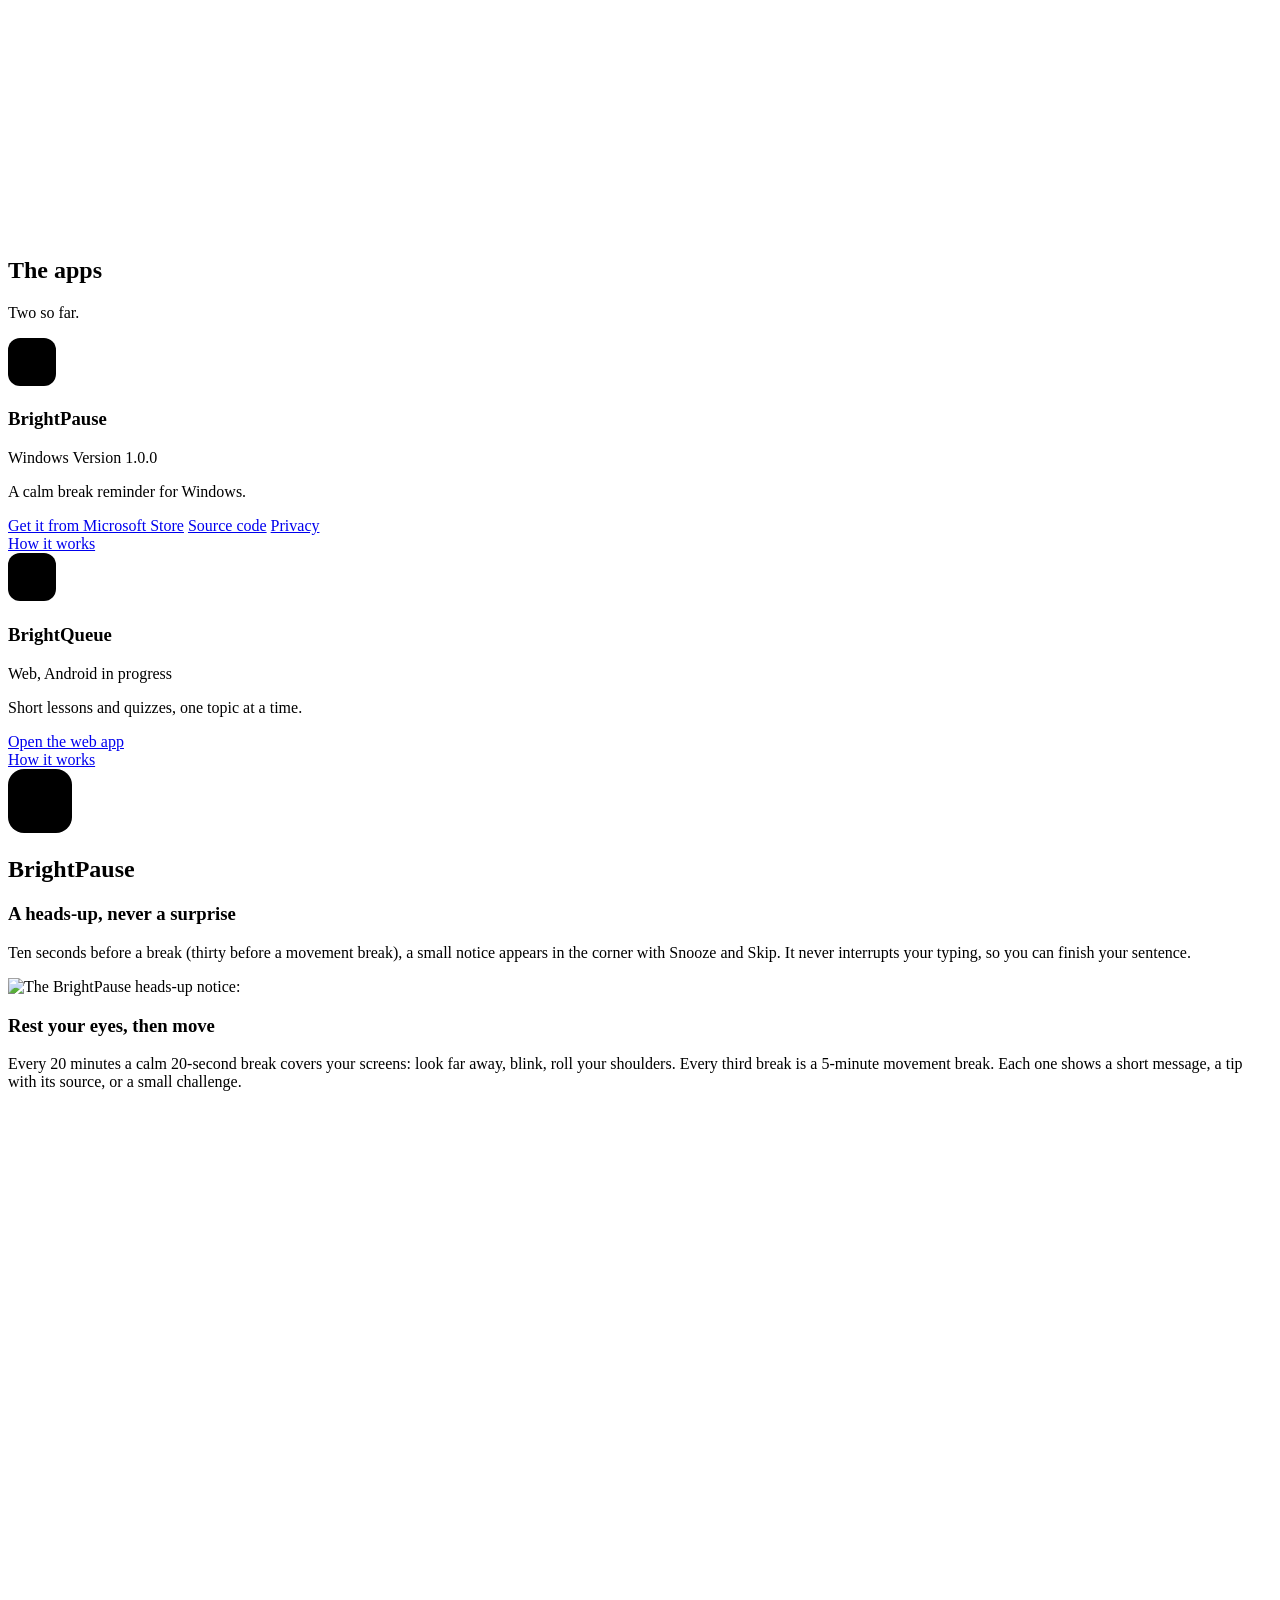
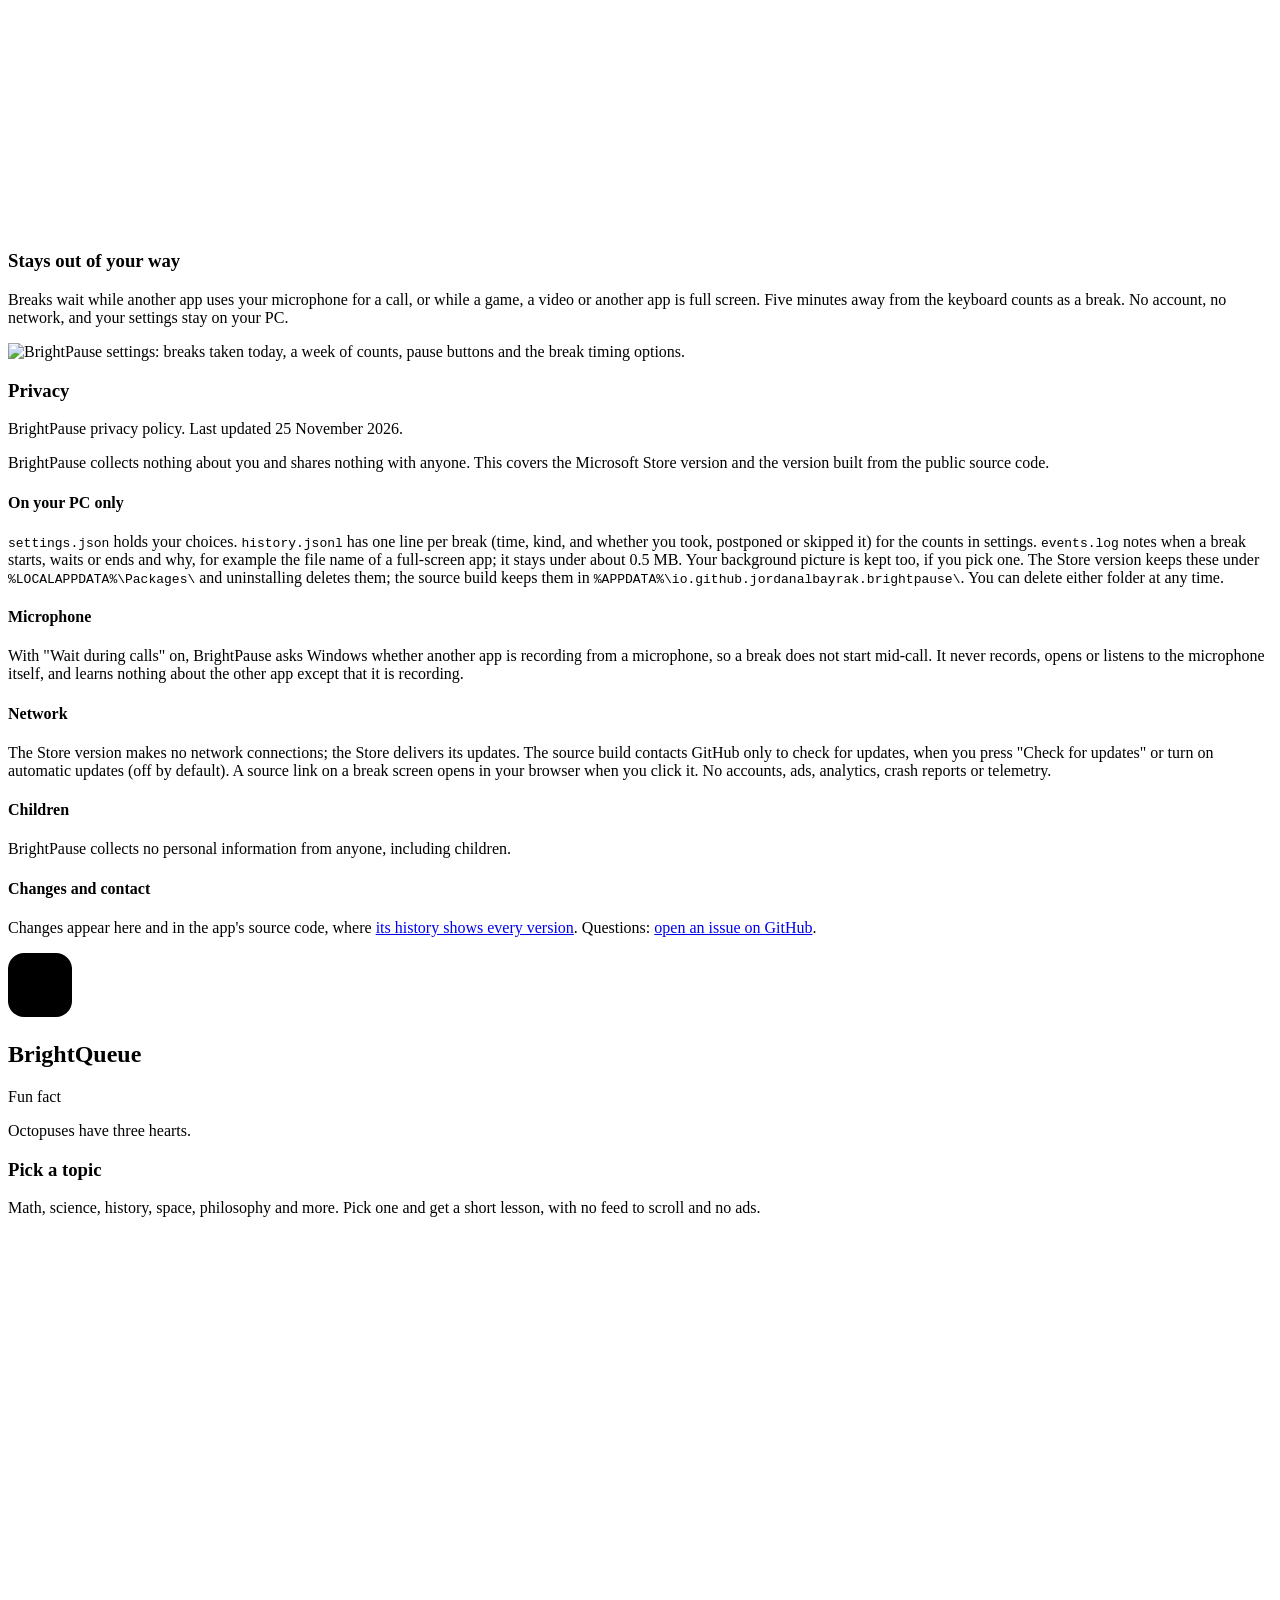
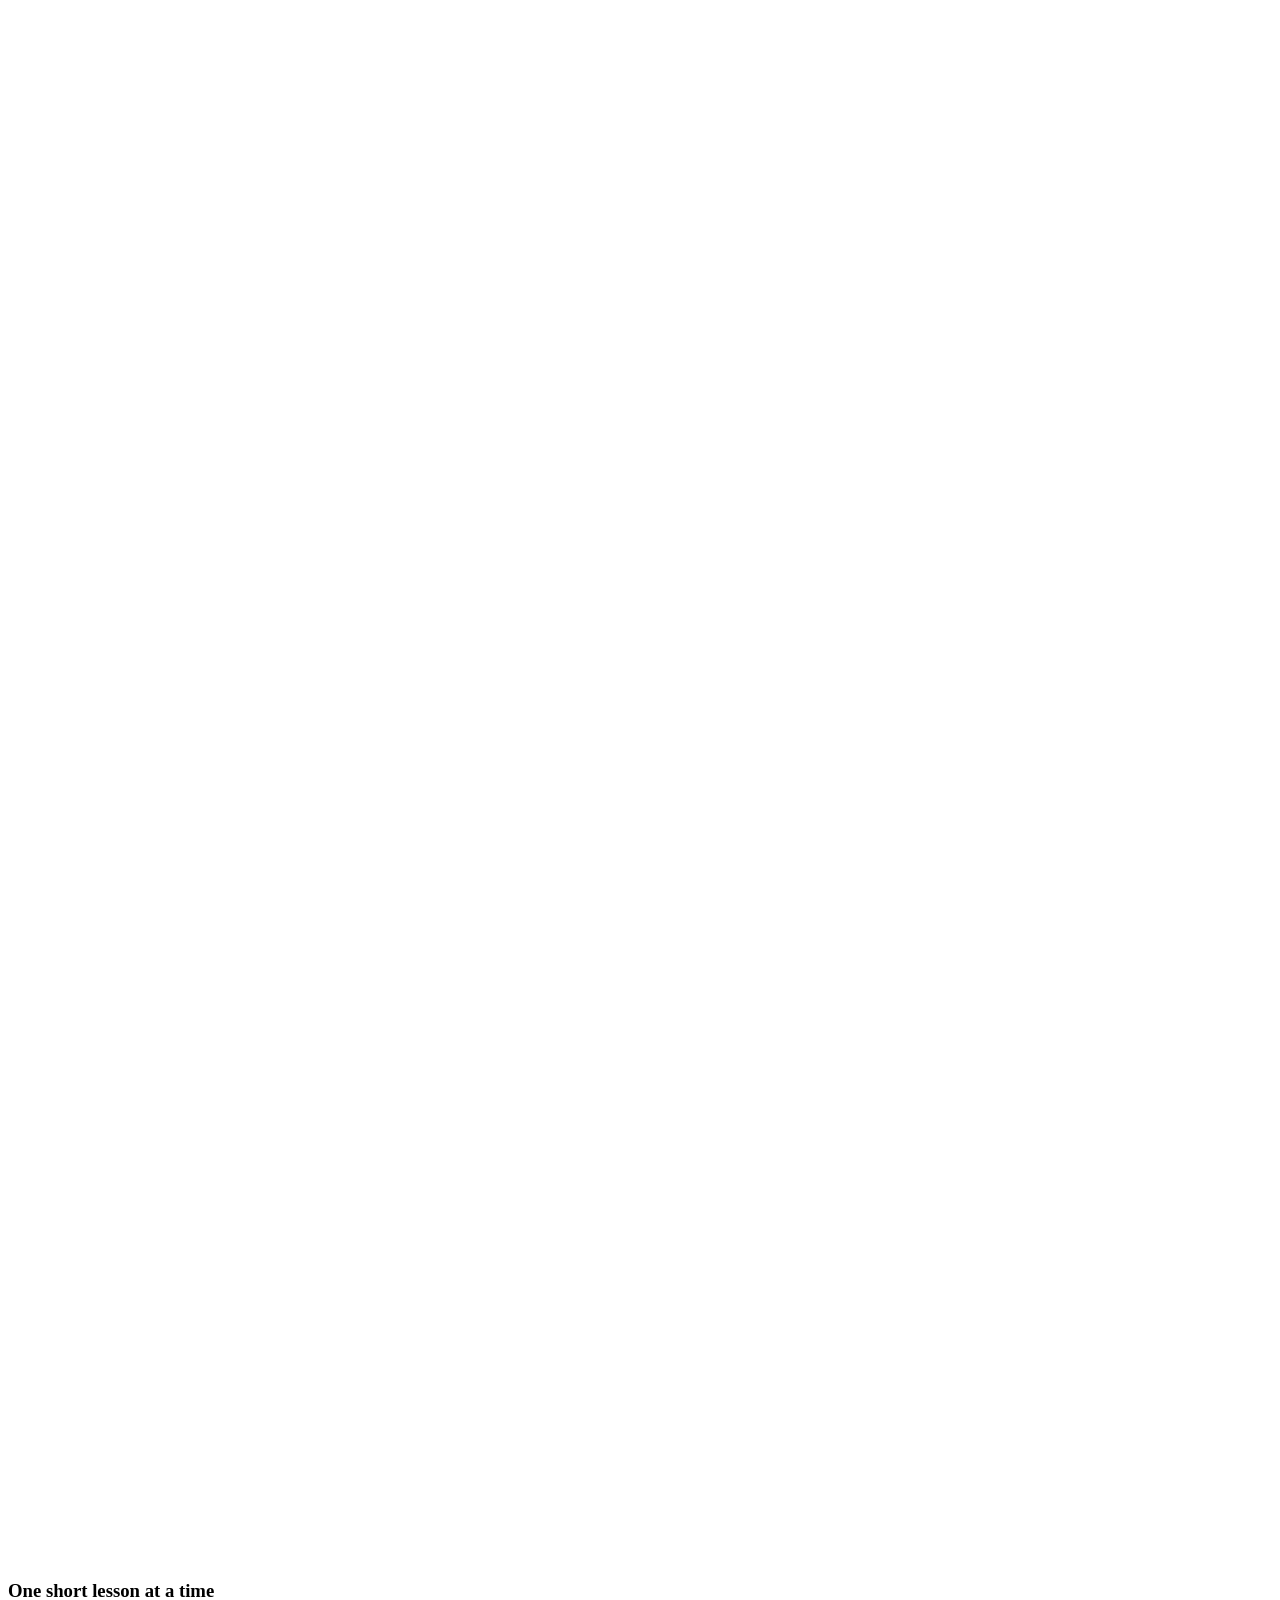
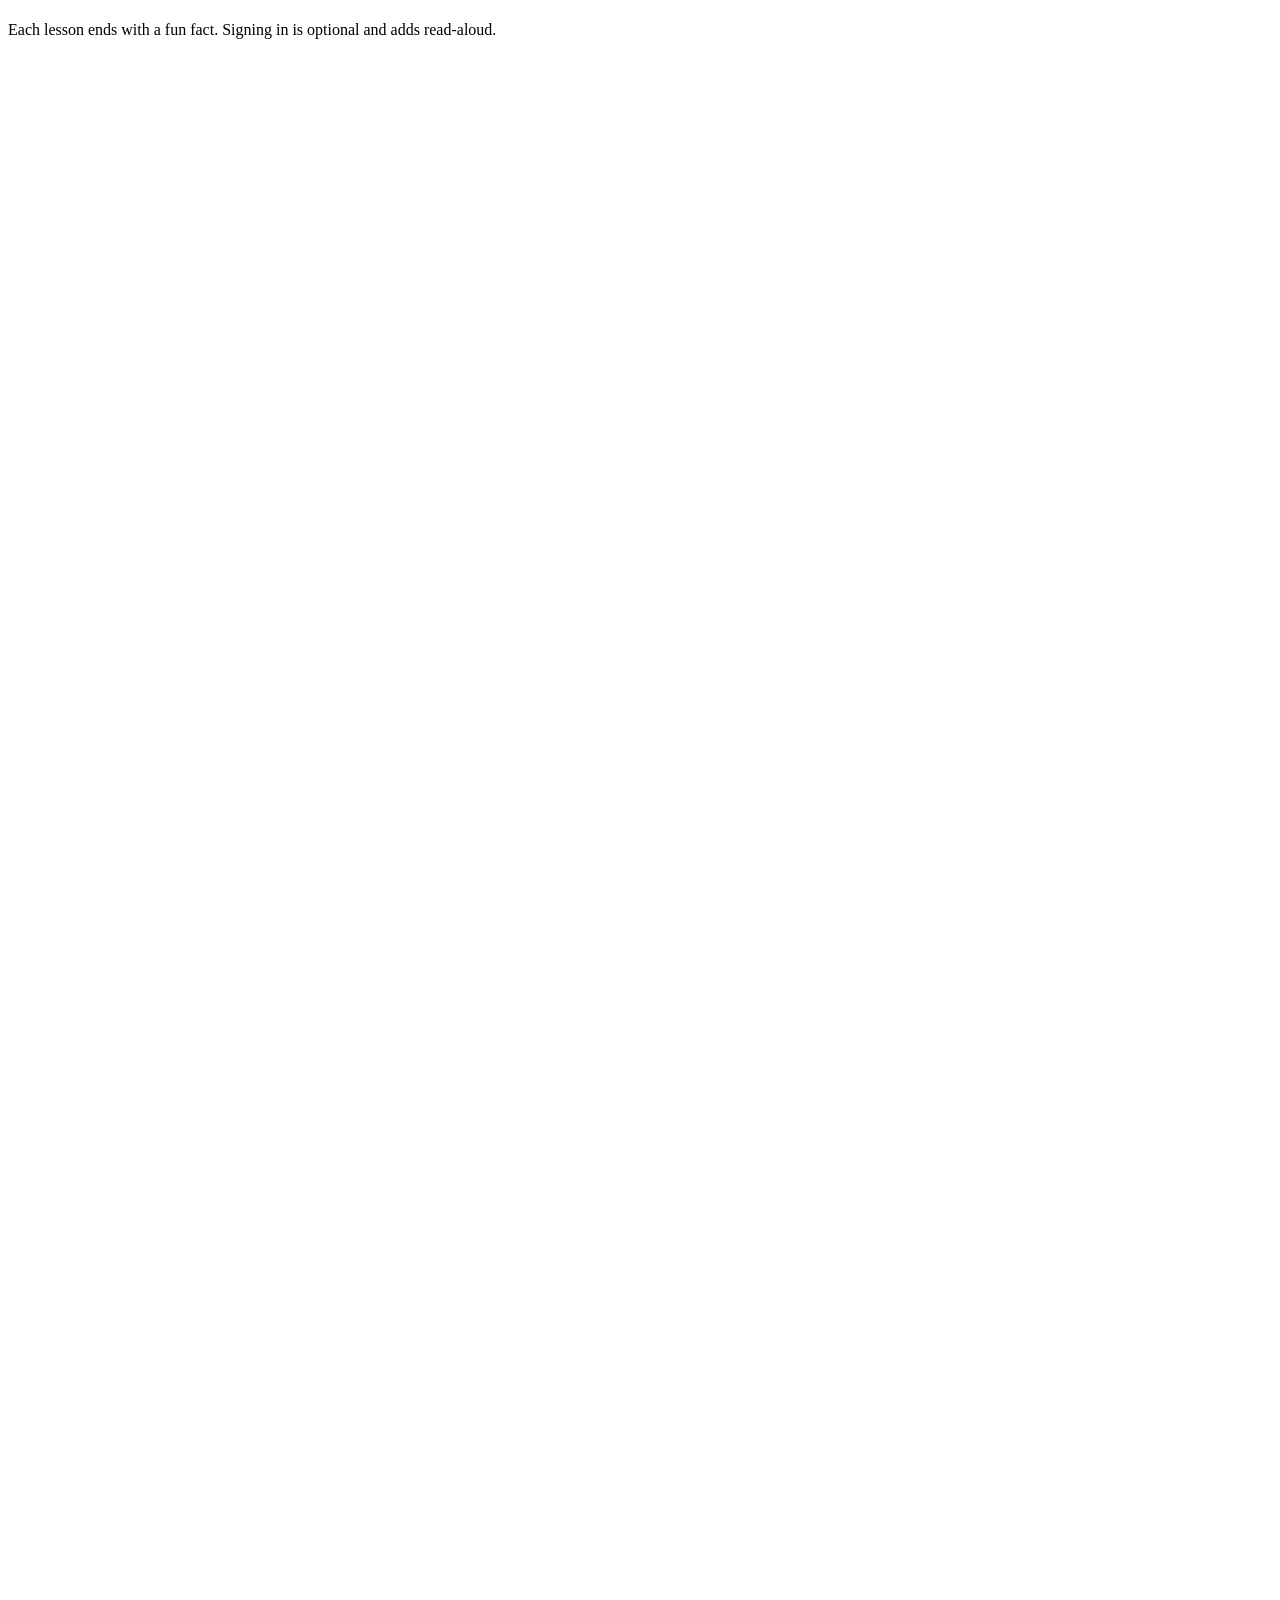
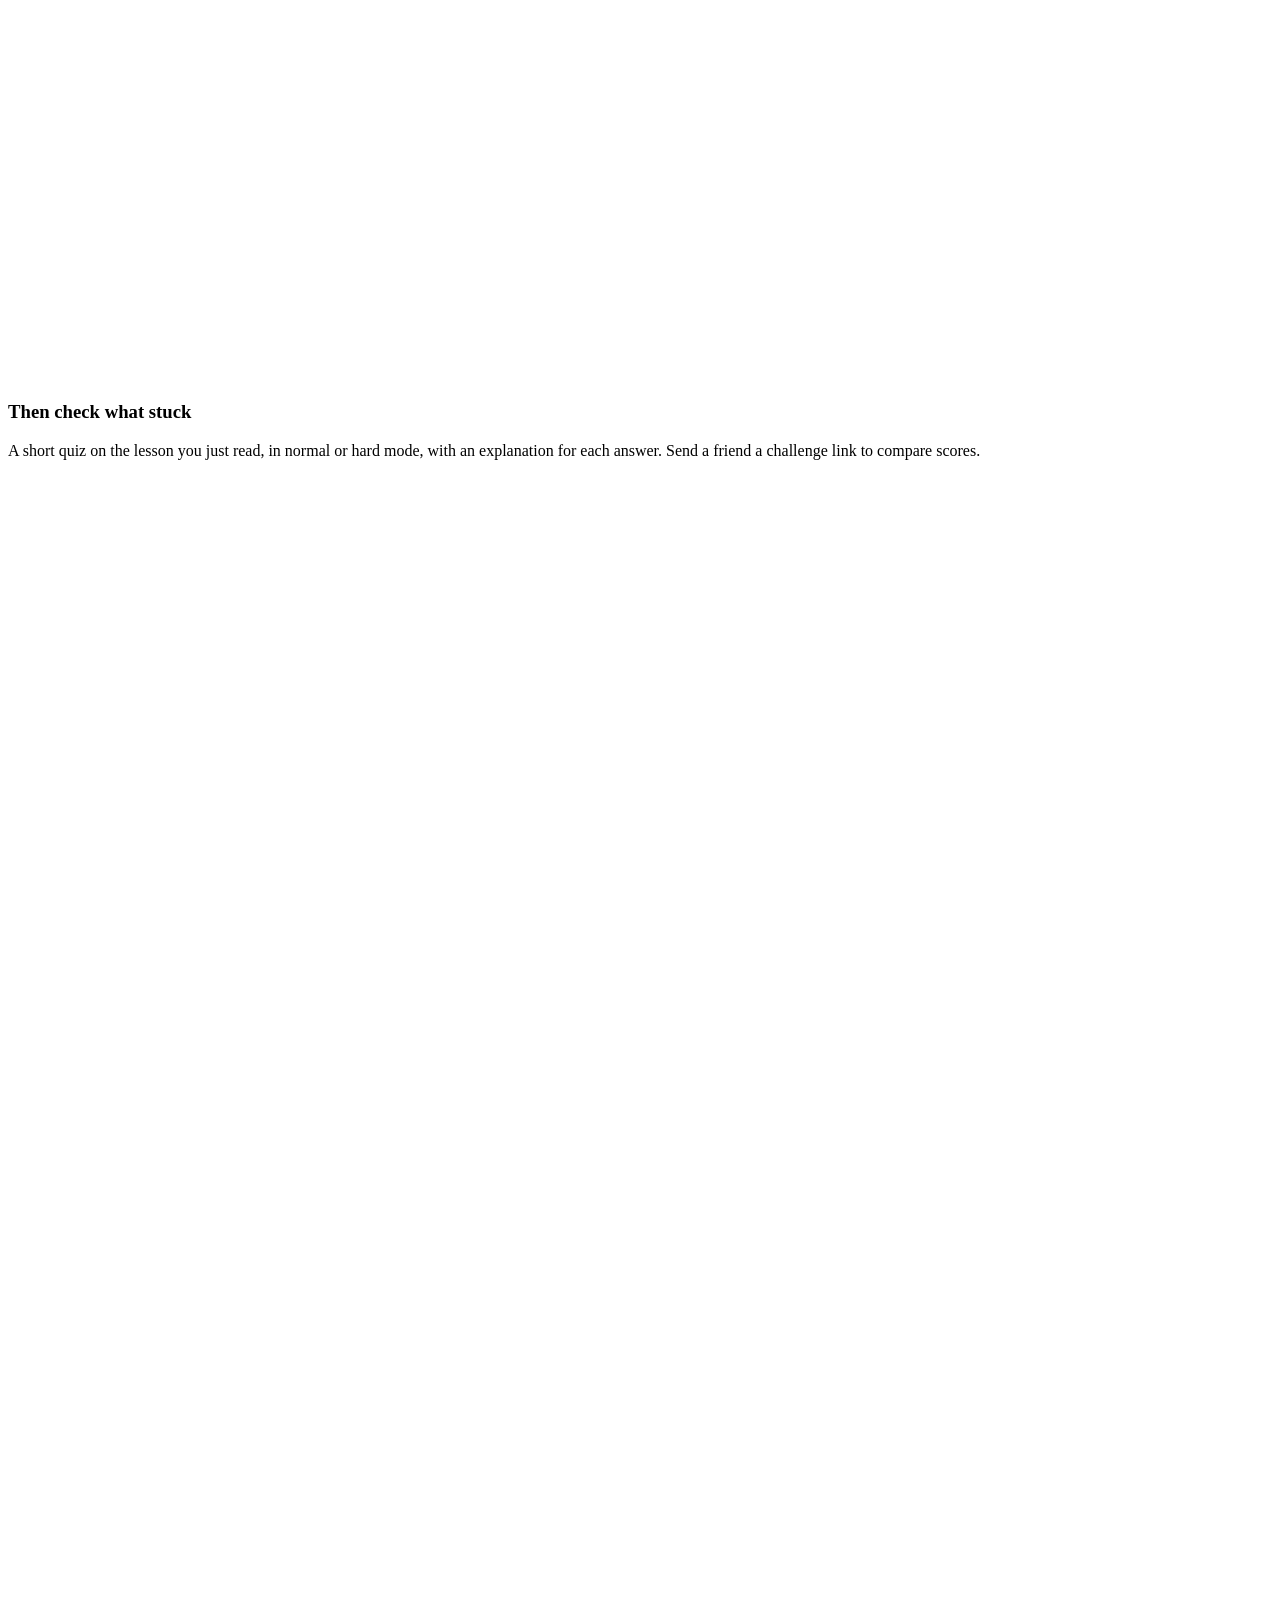
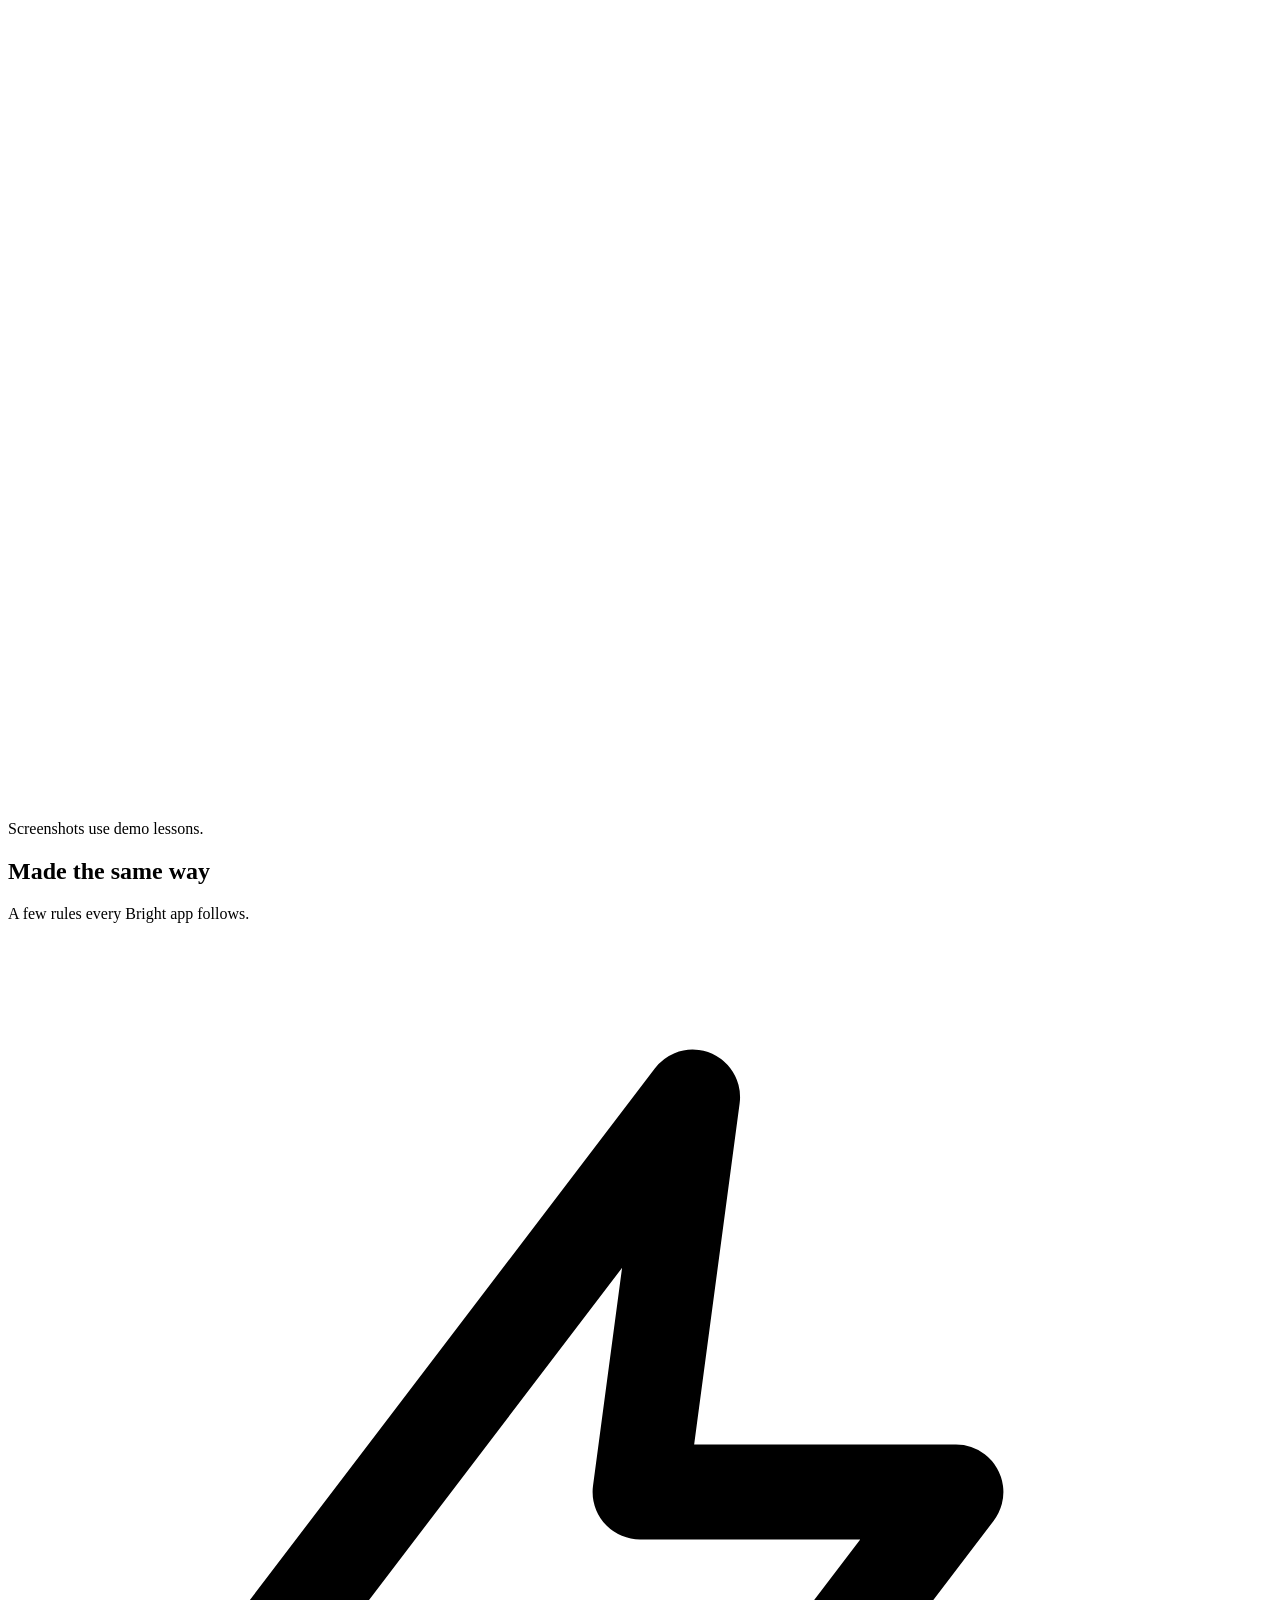
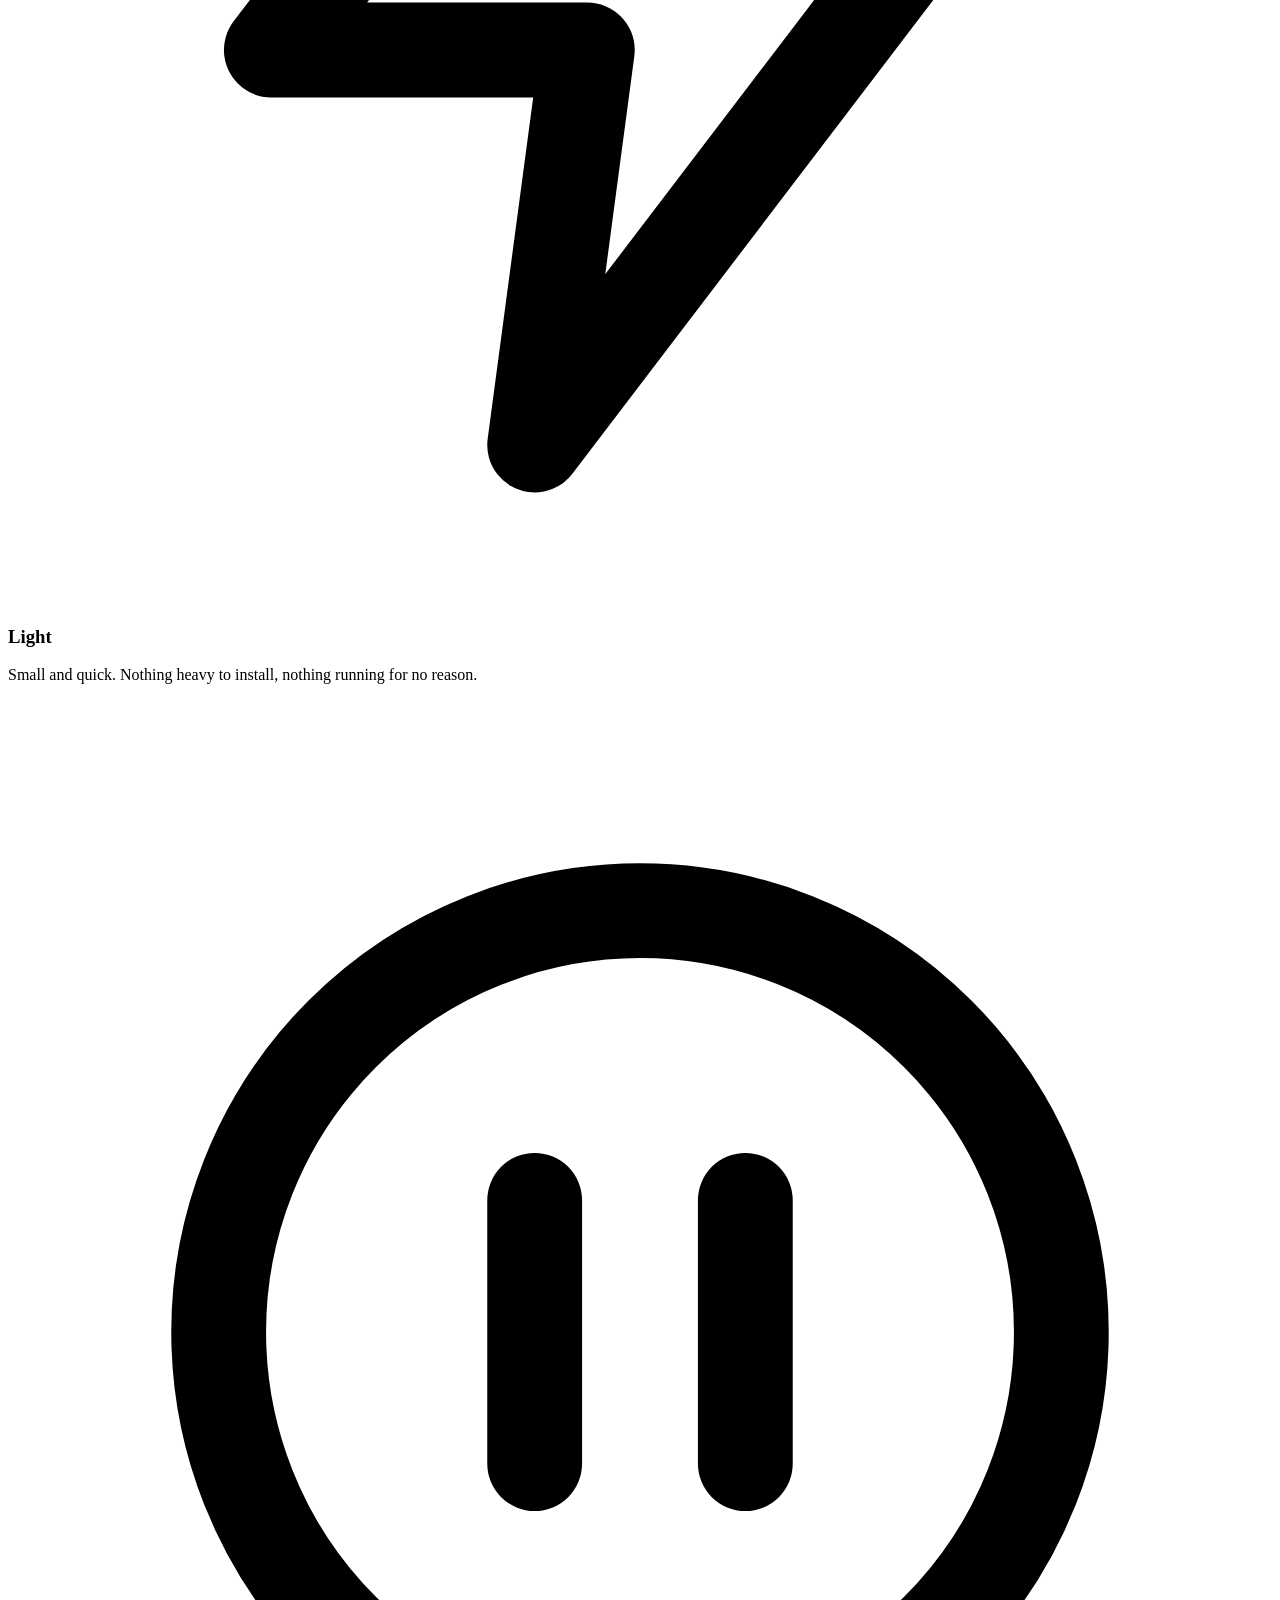
==== commit 3bd46b14: "BrightPause privacy: fold the policy into the home page; old URLs redirect to it C:/Program Files/Gi" ====
--- a/docs/index.html
+++ b/docs/index.html
@@ -57,7 +57,7 @@
       <div class="links">
         <a class="btn btn-primary" href="https://apps.microsoft.com/detail/9N9B4C21TLDL">Get it from Microsoft Store</a>
         <a class="btn btn-ghost" href="https://github.com/JordanAlbayrak/BrightPause">Source code</a>
-        <a class="btn btn-ghost" href="/pause/privacy/">Privacy</a>
+        <a class="btn btn-ghost" href="#bp-privacy">Privacy</a>
       </div>
       <a class="more" href="#brightpause">How it works</a>
     </article>
@@ -96,6 +96,18 @@
       <div class="feature-text"><h3>Stays out of your way</h3><p>Breaks wait while another app uses your microphone for a call, or while a game, a video or another app is full screen. Five minutes away from the keyboard counts as a break. No account, no network, and your settings stay on your PC.</p></div>
       <div class="feature-media"><div class="frame tall"><img src="/assets/img/pause-settings-en-720.webp" srcset="/assets/img/pause-settings-en-480.webp 480w, /assets/img/pause-settings-en-720.webp 720w" sizes="(min-width: 900px) 380px, min(380px, calc(100vw - 32px))" width="720" height="960" alt="BrightPause settings: breaks taken today, a week of counts, pause buttons and the break timing options." loading="lazy" decoding="async"></div></div>
     </div>
+  <div class="policy" id="bp-privacy">
+    <h3>Privacy</h3>
+    <p class="meta">BrightPause privacy policy. Last updated 25 November 2026.</p>
+    <p class="policy-lead">BrightPause collects nothing about you and shares nothing with anyone. This covers the Microsoft Store version and the version built from the public source code.</p>
+    <div class="policy-grid">
+      <div><h4>On your PC only</h4><p><code>settings.json</code> holds your choices. <code>history.jsonl</code> has one line per break (time, kind, and whether you took, postponed or skipped it) for the counts in settings. <code>events.log</code> notes when a break starts, waits or ends and why, for example the file name of a full-screen app; it stays under about 0.5&nbsp;MB. Your background picture is kept too, if you pick one. The Store version keeps these under <code>%LOCALAPPDATA%\Packages\</code> and uninstalling deletes them; the source build keeps them in <code>%APPDATA%\io.github.jordanalbayrak.brightpause\</code>. You can delete either folder at any time.</p></div>
+      <div><h4>Microphone</h4><p>With "Wait during calls" on, BrightPause asks Windows whether another app is recording from a microphone, so a break does not start mid-call. It never records, opens or listens to the microphone itself, and learns nothing about the other app except that it is recording.</p></div>
+      <div><h4>Network</h4><p>The Store version makes no network connections; the Store delivers its updates. The source build contacts GitHub only to check for updates, when you press "Check for updates" or turn on automatic updates (off by default). A source link on a break screen opens in your browser when you click it. No accounts, ads, analytics, crash reports or telemetry.</p></div>
+      <div><h4>Children</h4><p>BrightPause collects no personal information from anyone, including children.</p></div>
+      <div><h4>Changes and contact</h4><p>Changes appear here and in the app's source code, where <a href="https://github.com/JordanAlbayrak/BrightPause/commits/main/PRIVACY.md">its history shows every version</a>. Questions: <a href="https://github.com/JordanAlbayrak/BrightPause/issues">open an issue on GitHub</a>.</p></div>
+    </div>
+  </div>
 </div></section>
 
 <section class="section app-section band" id="brightqueue" aria-labelledby="bq-h"><div class="wrap">
@@ -129,7 +141,7 @@
 <footer class="foot"><div class="wrap">
   <div><p><strong>BrightSuite</strong></p><p>Free apps for body and mind. This site sets no cookies and loads nothing from other sites.</p><p>&copy; 2026 BrightSuite</p></div>
   <div><h2>Apps</h2><ul><li><a href="/#brightpause">BrightPause</a></li><li><a href="/#brightqueue">BrightQueue</a></li></ul></div>
-  <div><h2>Privacy</h2><ul><li><a href="/pause/privacy/">BrightPause privacy</a></li></ul></div>
+  
 </div></footer>
 </body>
 </html>
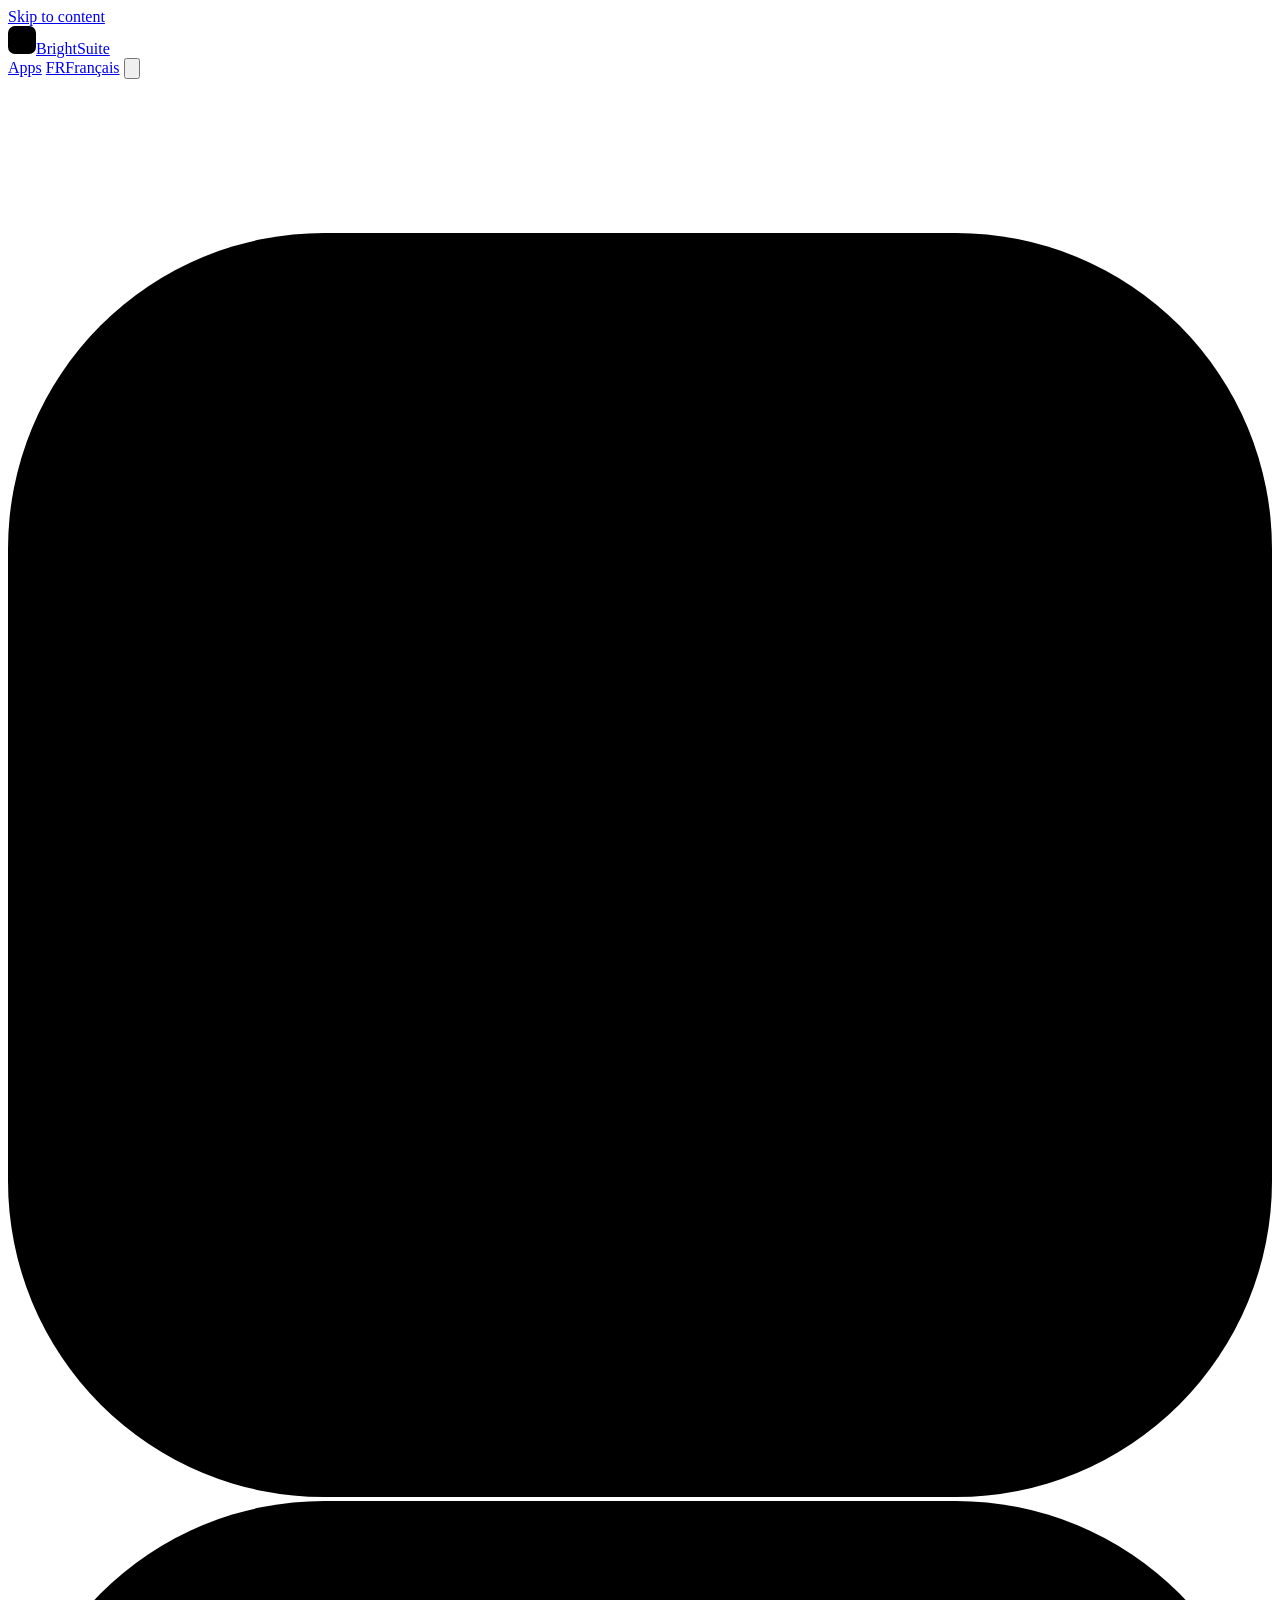
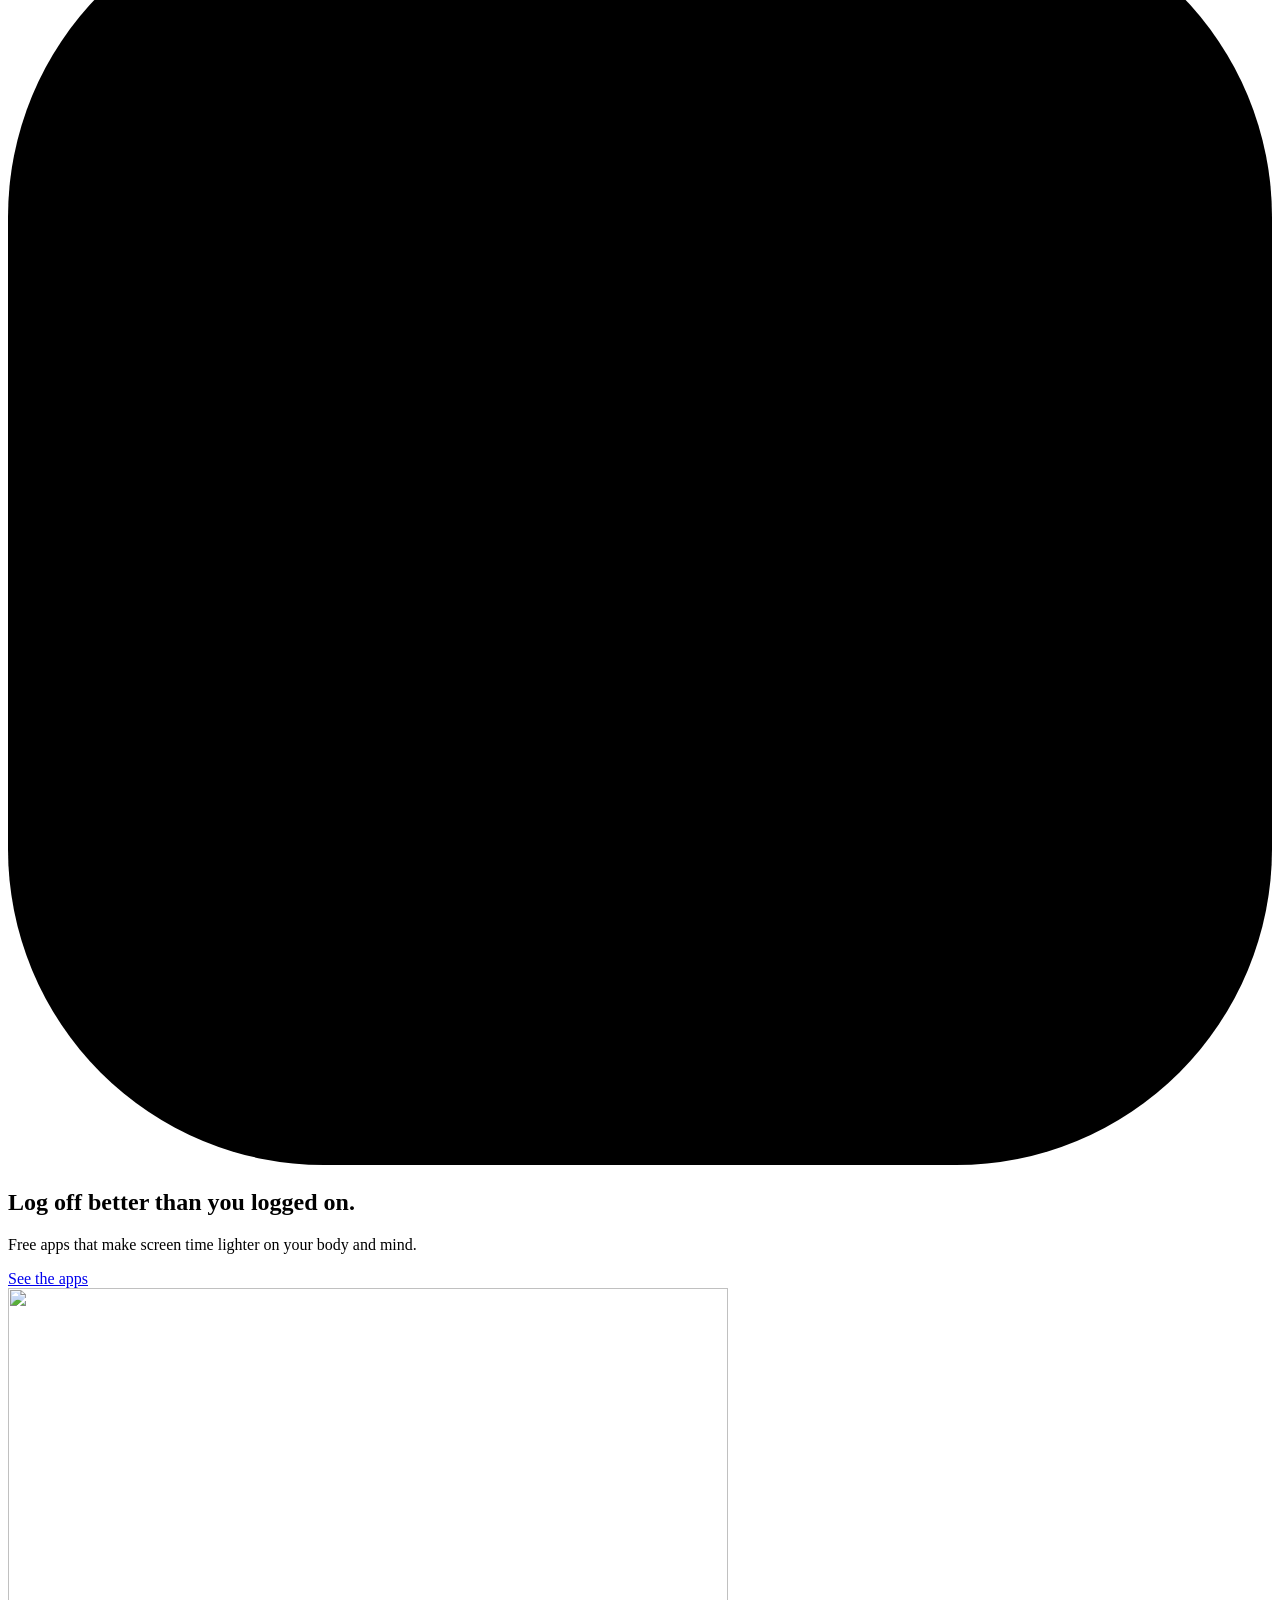
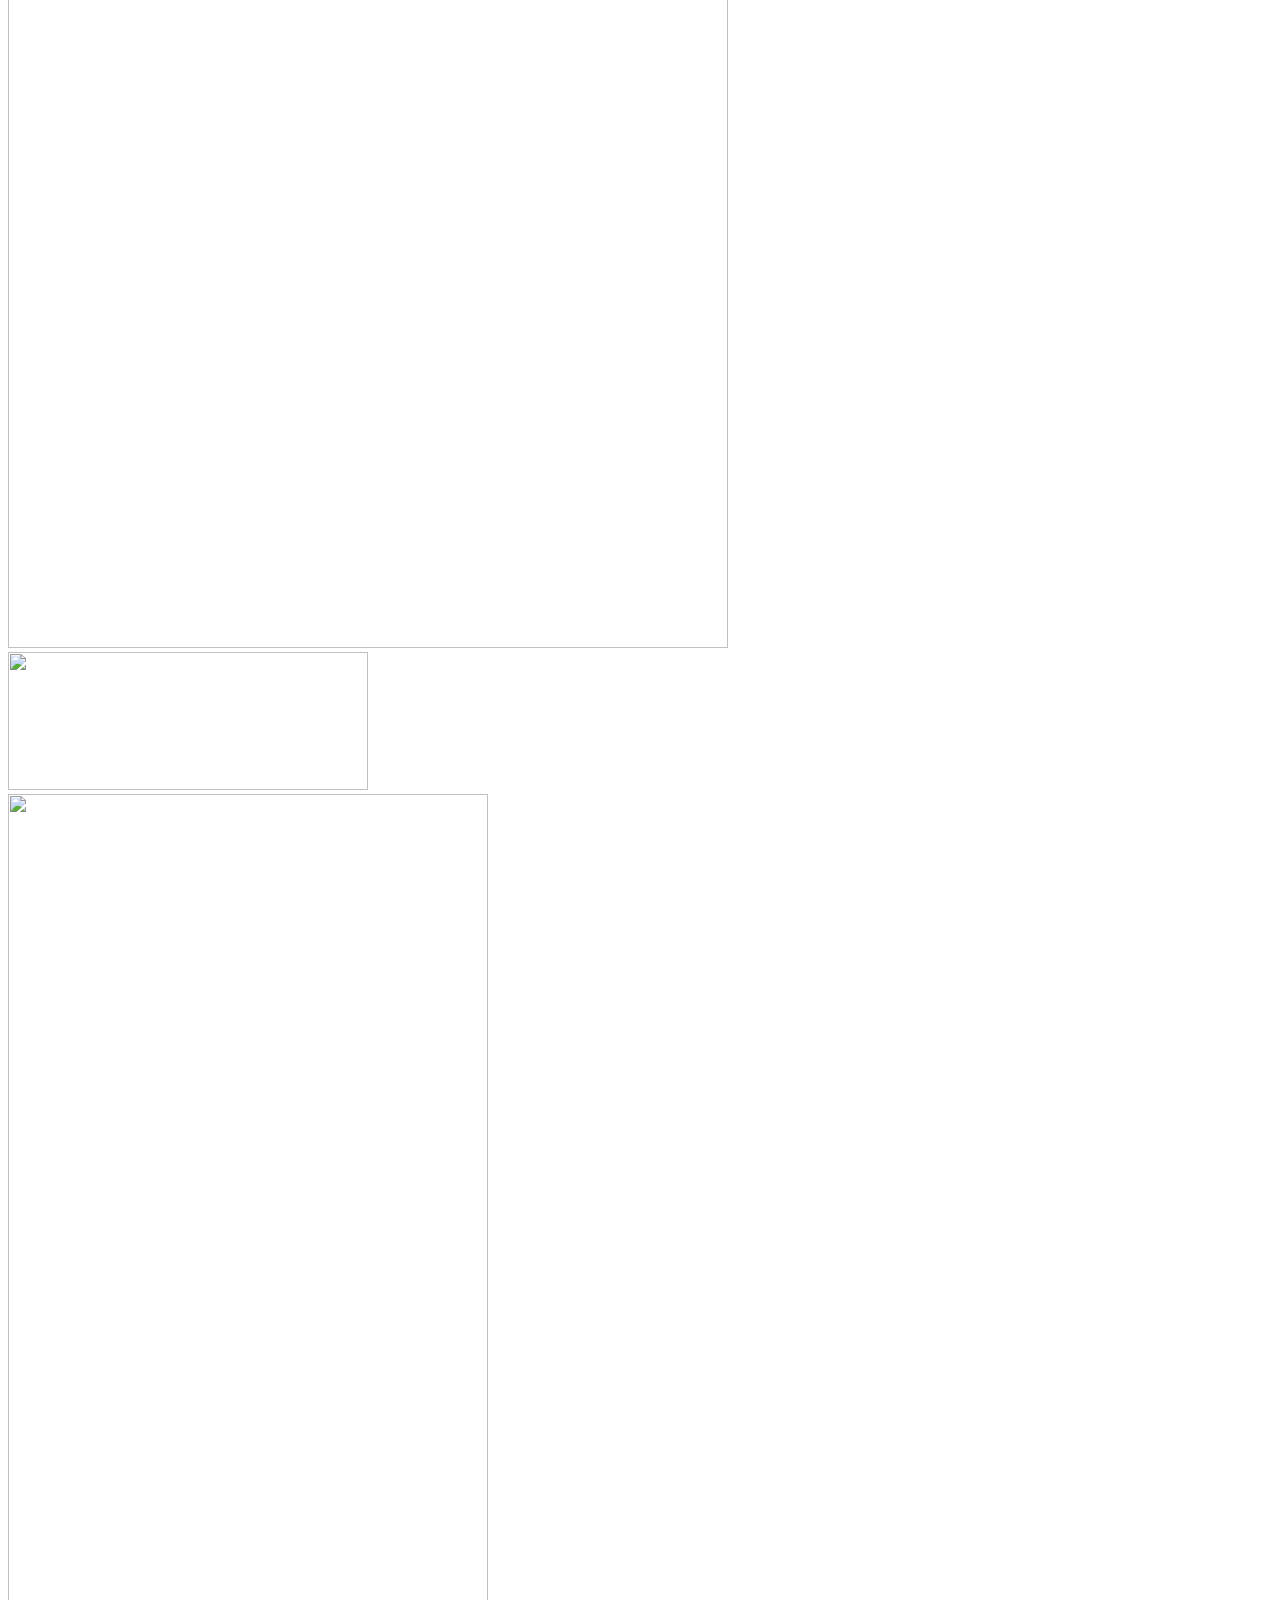
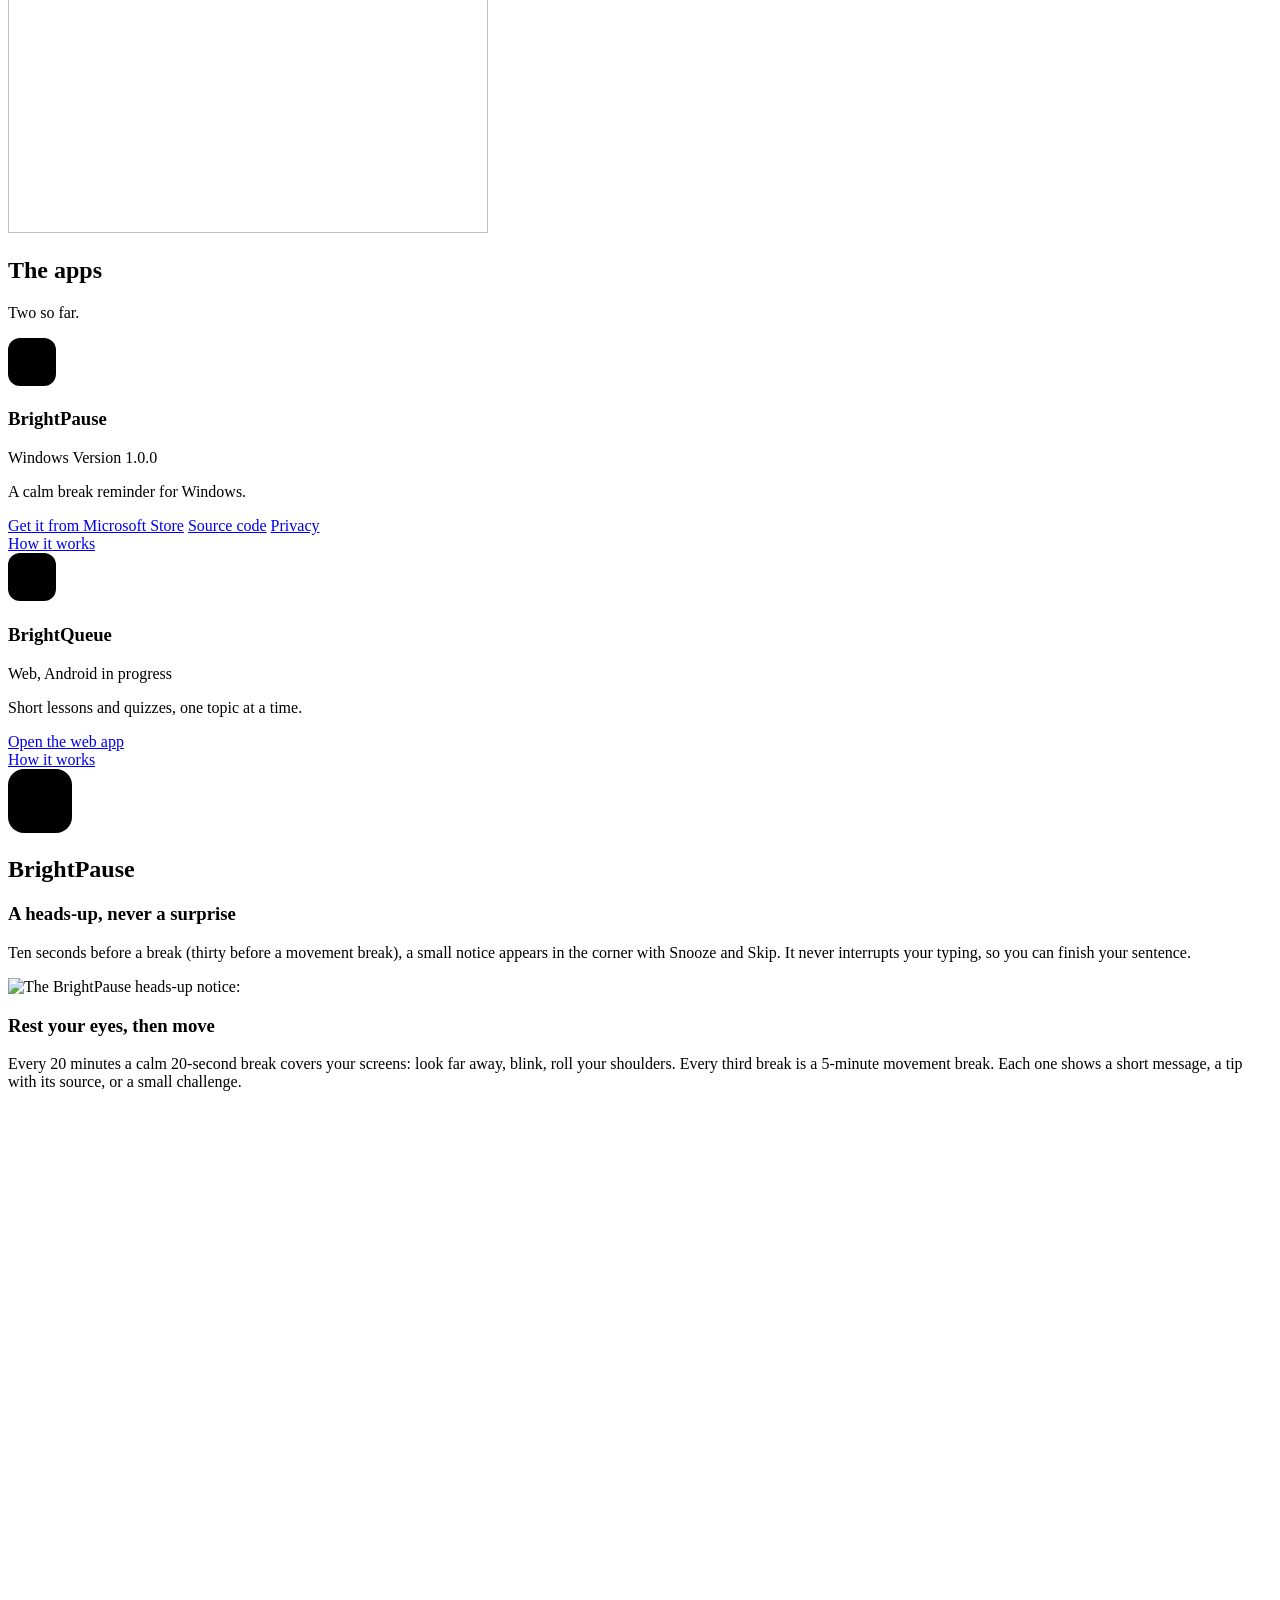
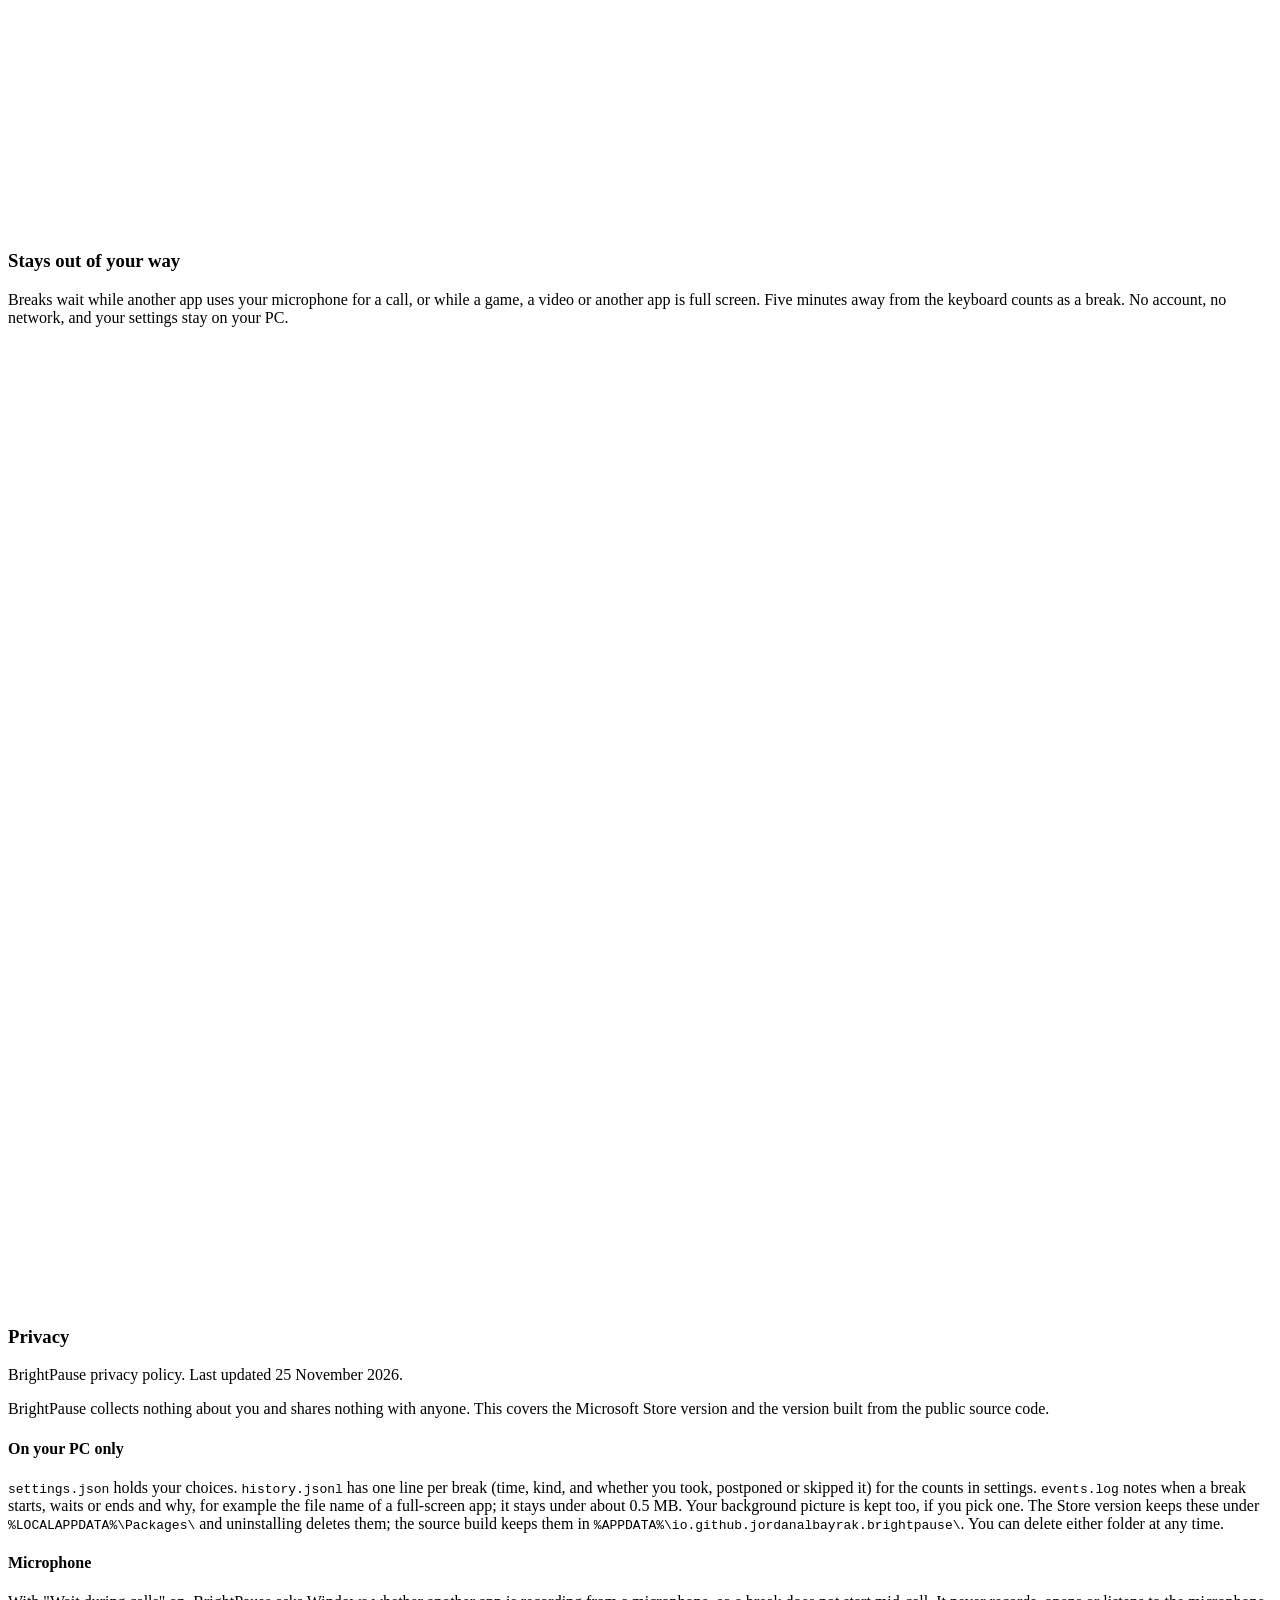
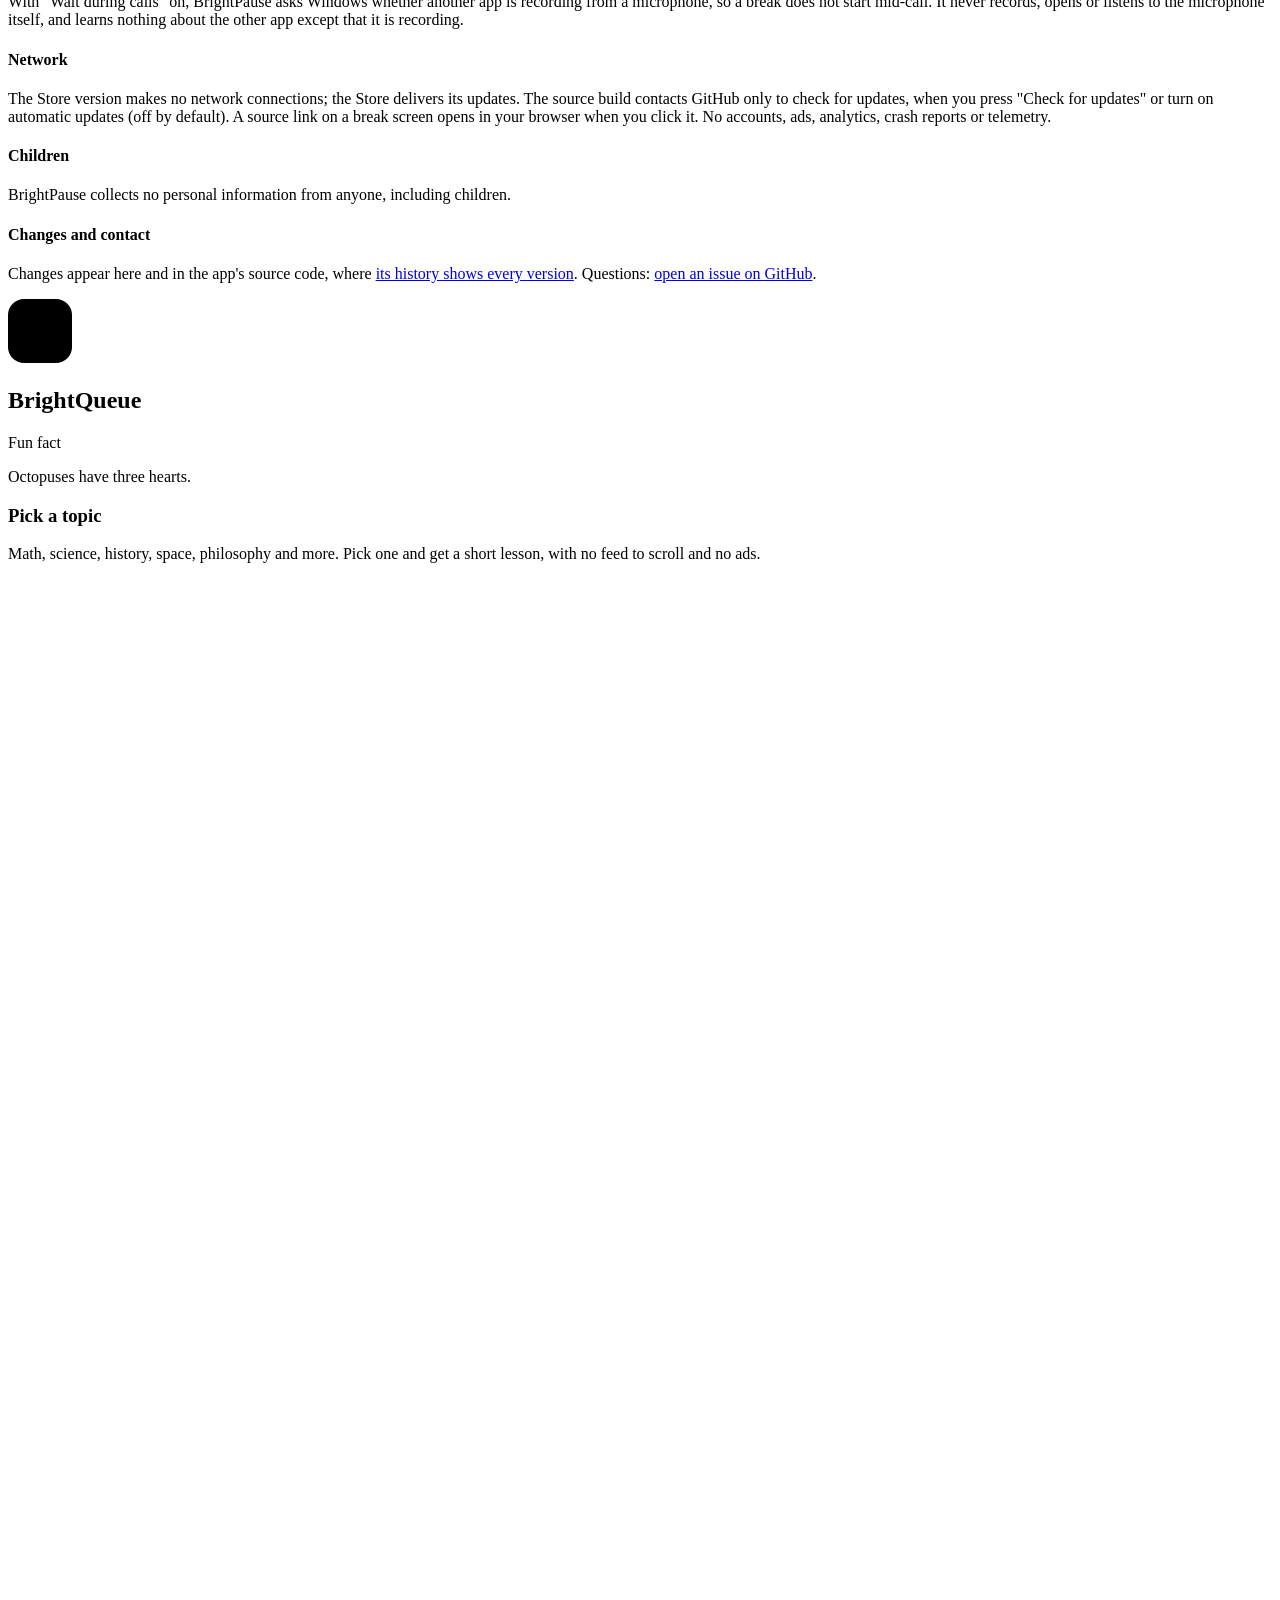
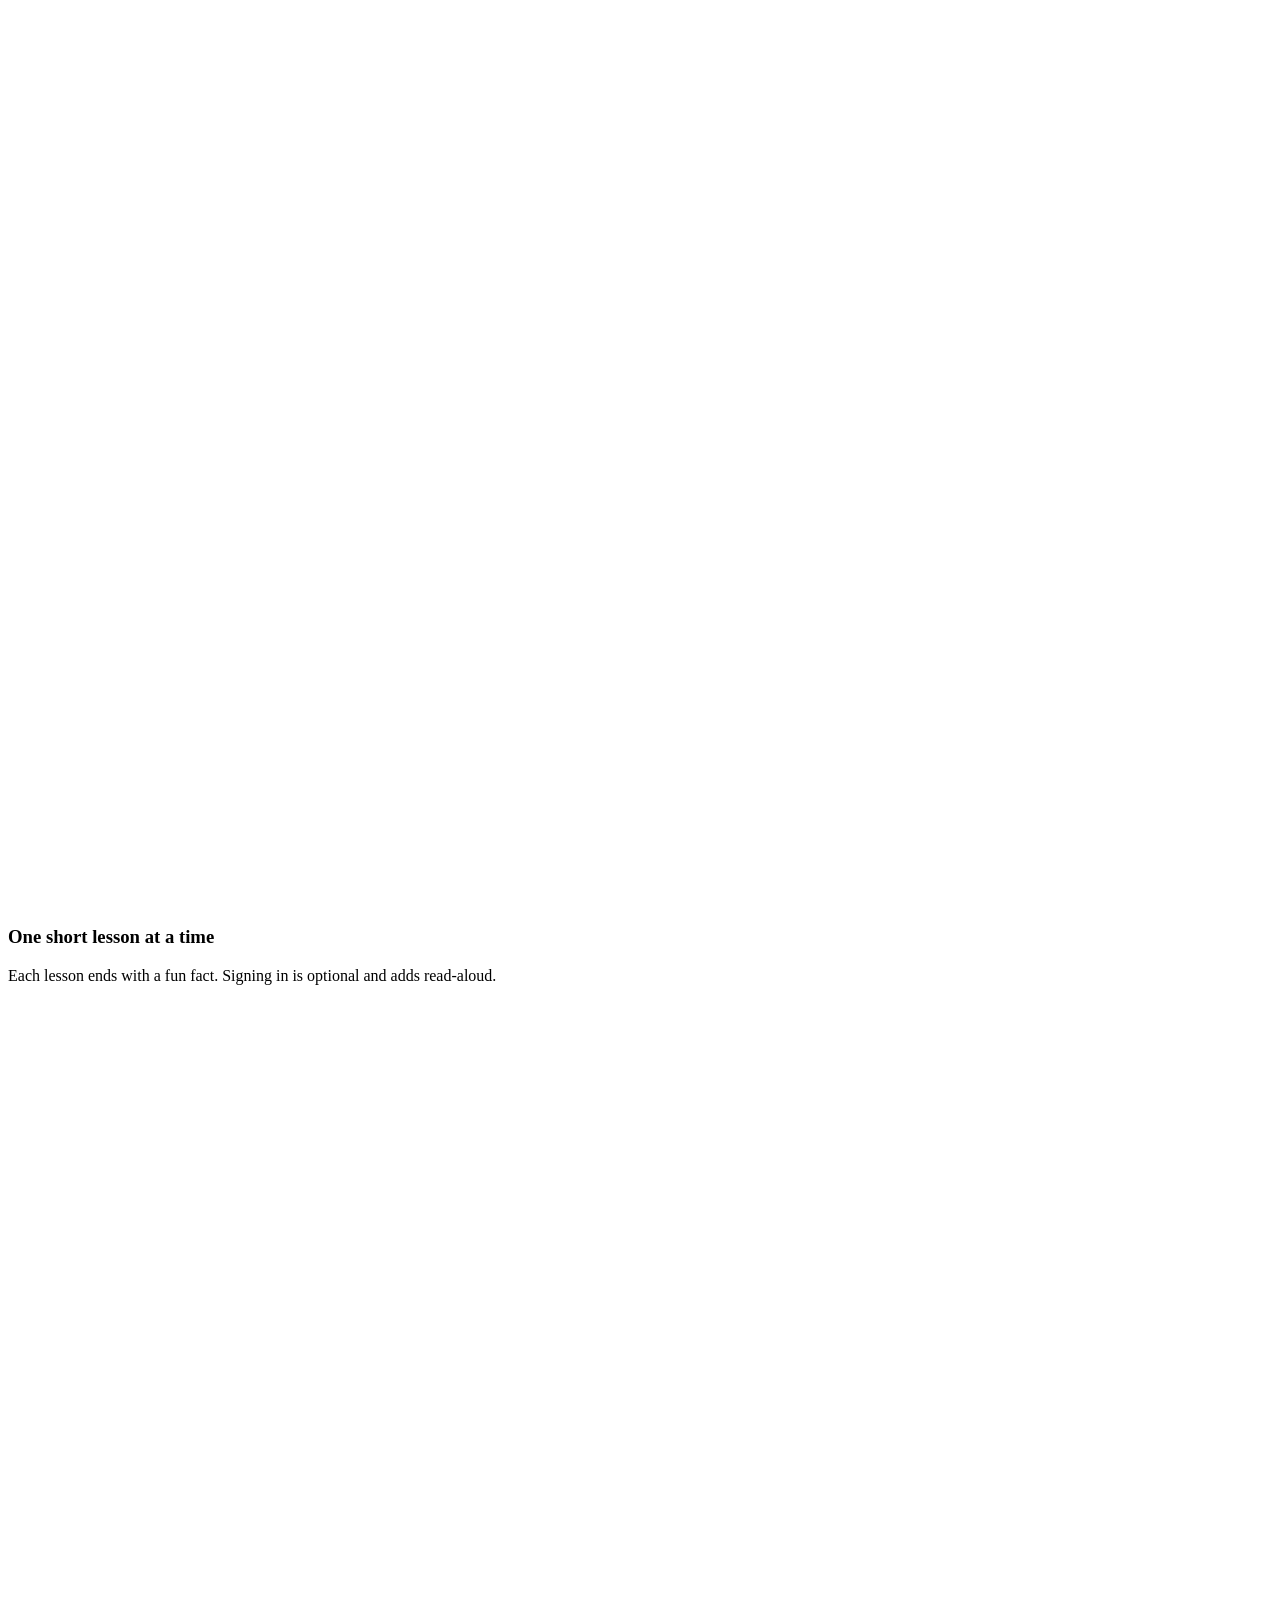
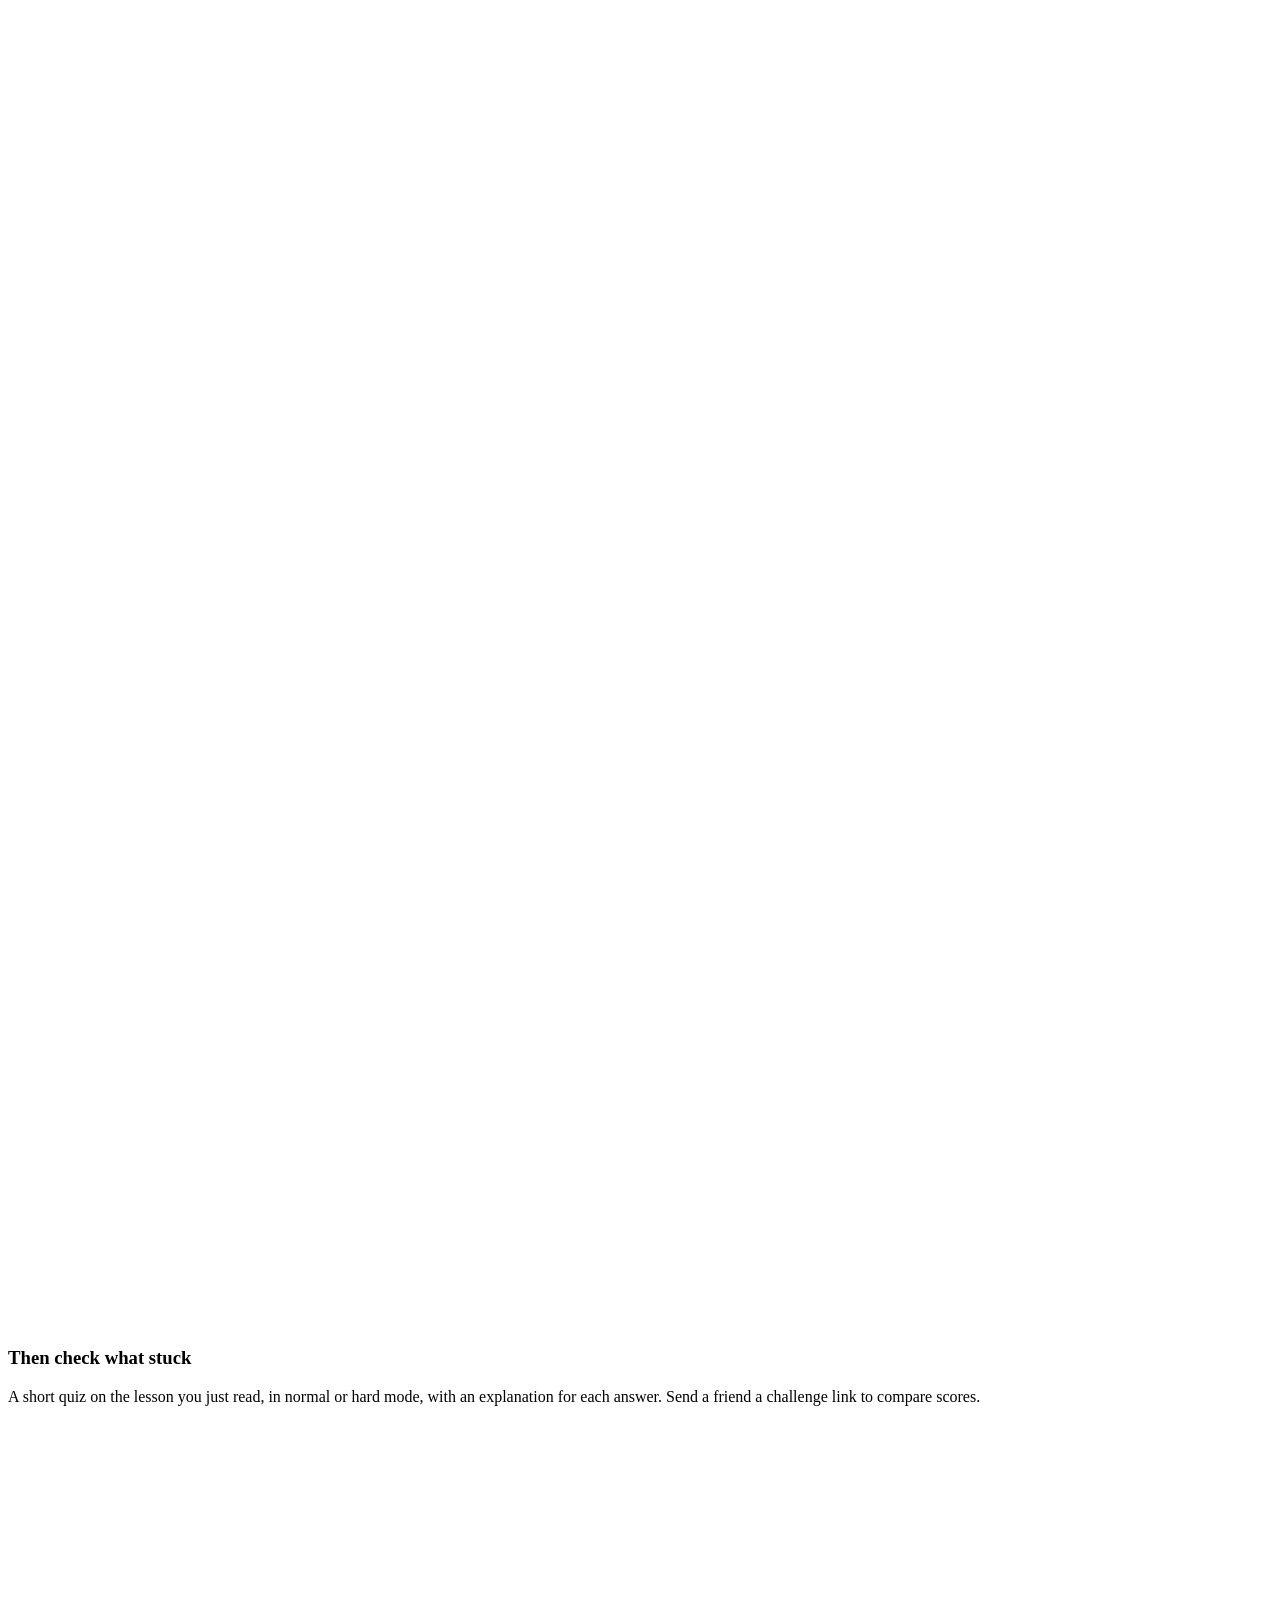
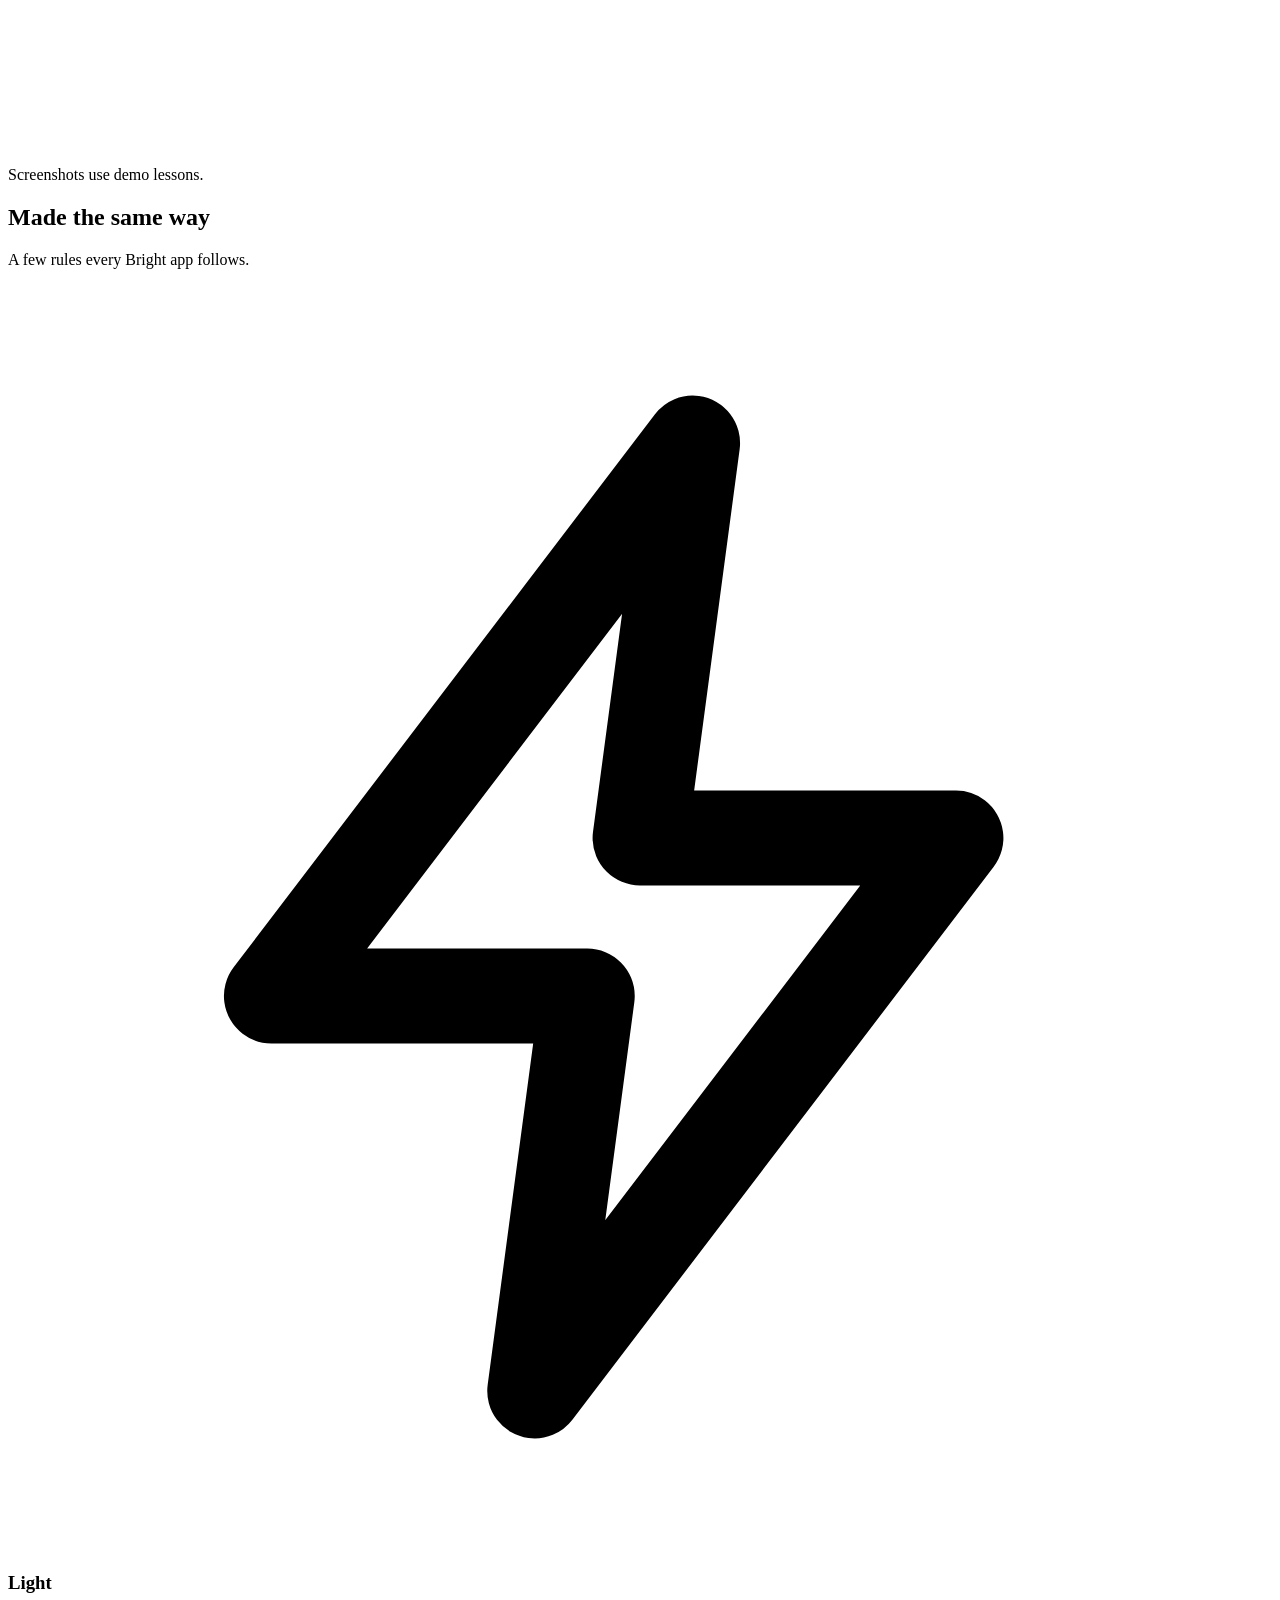
==== commit 5c25145f: "Privacy block: folder paths wrap only after a dot or backslash" ====
--- a/docs/index.html
+++ b/docs/index.html
@@ -101,7 +101,7 @@
     <p class="meta">BrightPause privacy policy. Last updated 25 November 2026.</p>
     <p class="policy-lead">BrightPause collects nothing about you and shares nothing with anyone. This covers the Microsoft Store version and the version built from the public source code.</p>
     <div class="policy-grid">
-      <div><h4>On your PC only</h4><p><code>settings.json</code> holds your choices. <code>history.jsonl</code> has one line per break (time, kind, and whether you took, postponed or skipped it) for the counts in settings. <code>events.log</code> notes when a break starts, waits or ends and why, for example the file name of a full-screen app; it stays under about 0.5&nbsp;MB. Your background picture is kept too, if you pick one. The Store version keeps these under <code>%LOCALAPPDATA%\Packages\</code> and uninstalling deletes them; the source build keeps them in <code>%APPDATA%\io.github.jordanalbayrak.brightpause\</code>. You can delete either folder at any time.</p></div>
+      <div><h4>On your PC only</h4><p><code>settings.json</code> holds your choices. <code>history.jsonl</code> has one line per break (time, kind, and whether you took, postponed or skipped it) for the counts in settings. <code>events.log</code> notes when a break starts, waits or ends and why, for example the file name of a full-screen app; it stays under about 0.5&nbsp;MB. Your background picture is kept too, if you pick one. The Store version keeps these under <code>%LOCALAPPDATA%\<wbr>Packages\<wbr></code> and uninstalling deletes them; the source build keeps them in <code>%APPDATA%\<wbr>io.<wbr>github.<wbr>jordanalbayrak.<wbr>brightpause\<wbr></code>. You can delete either folder at any time.</p></div>
       <div><h4>Microphone</h4><p>With "Wait during calls" on, BrightPause asks Windows whether another app is recording from a microphone, so a break does not start mid-call. It never records, opens or listens to the microphone itself, and learns nothing about the other app except that it is recording.</p></div>
       <div><h4>Network</h4><p>The Store version makes no network connections; the Store delivers its updates. The source build contacts GitHub only to check for updates, when you press "Check for updates" or turn on automatic updates (off by default). A source link on a break screen opens in your browser when you click it. No accounts, ads, analytics, crash reports or telemetry.</p></div>
       <div><h4>Children</h4><p>BrightPause collects no personal information from anyone, including children.</p></div>
